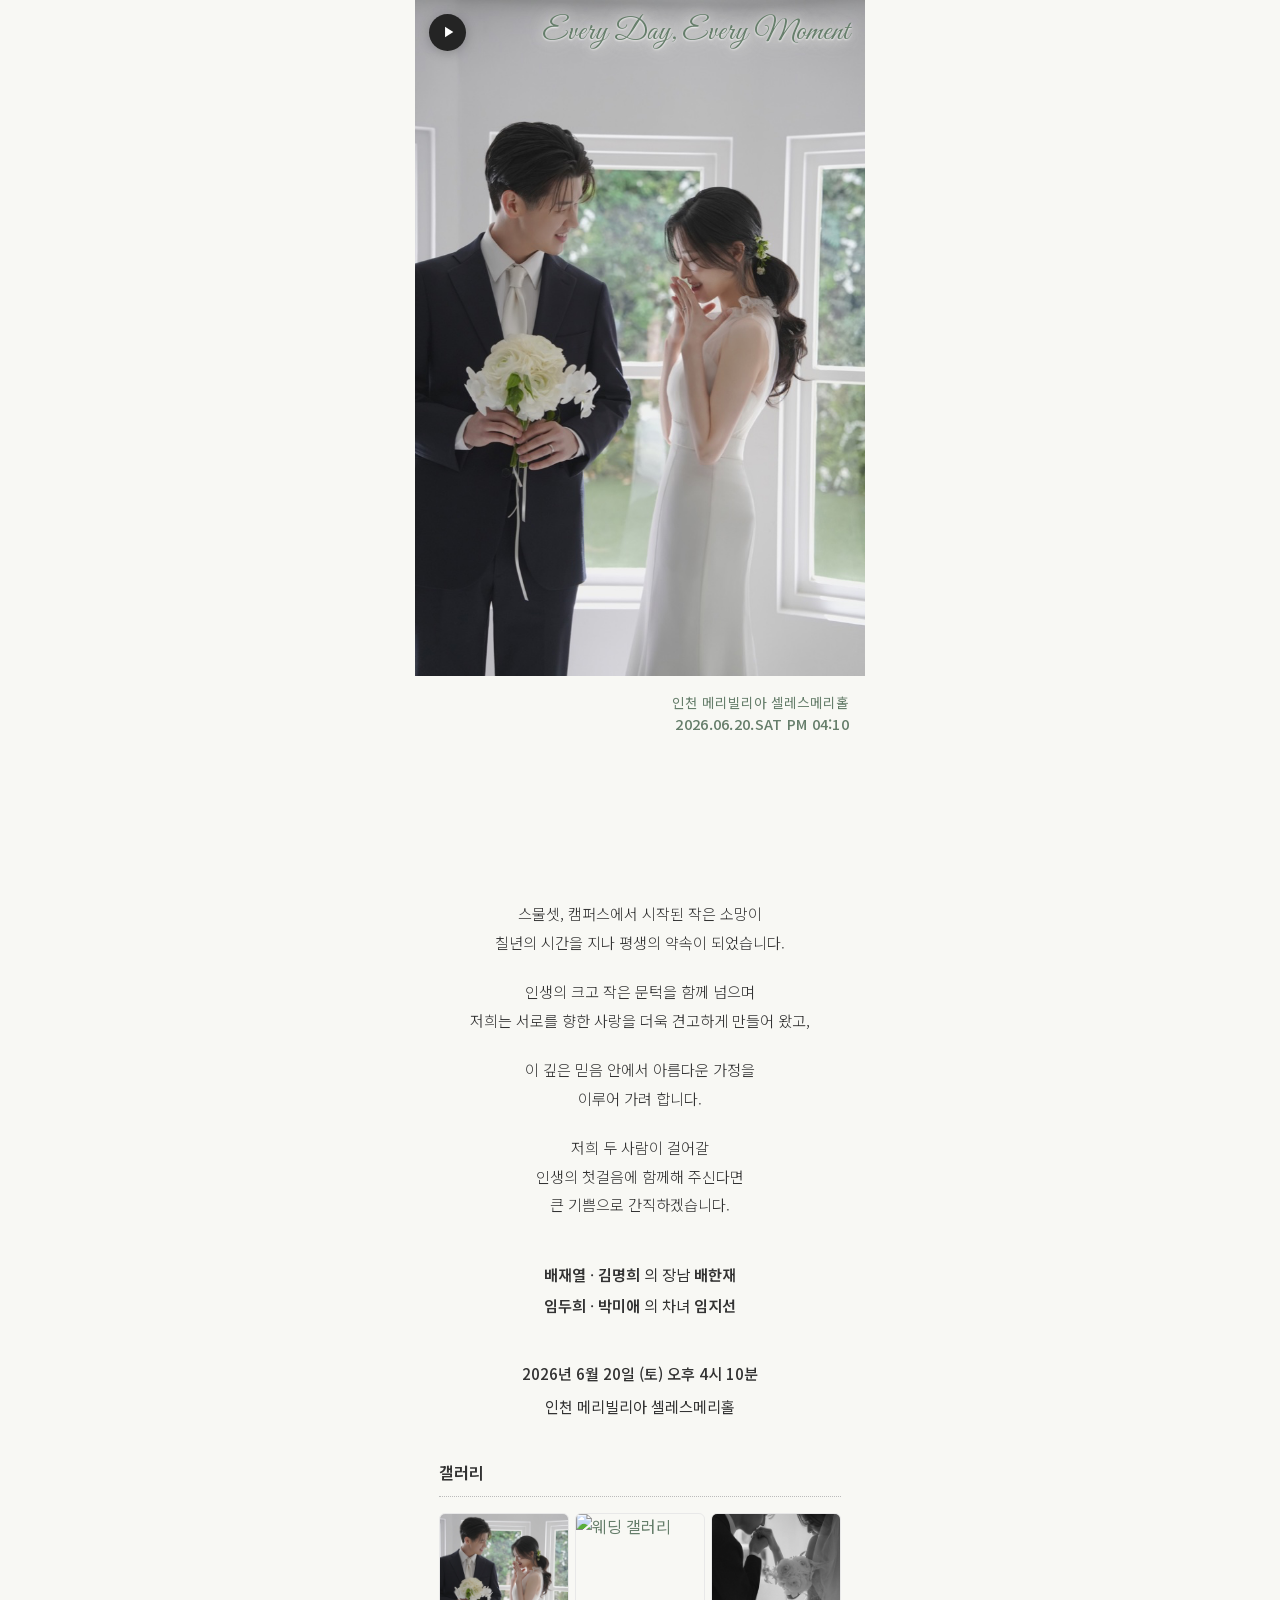
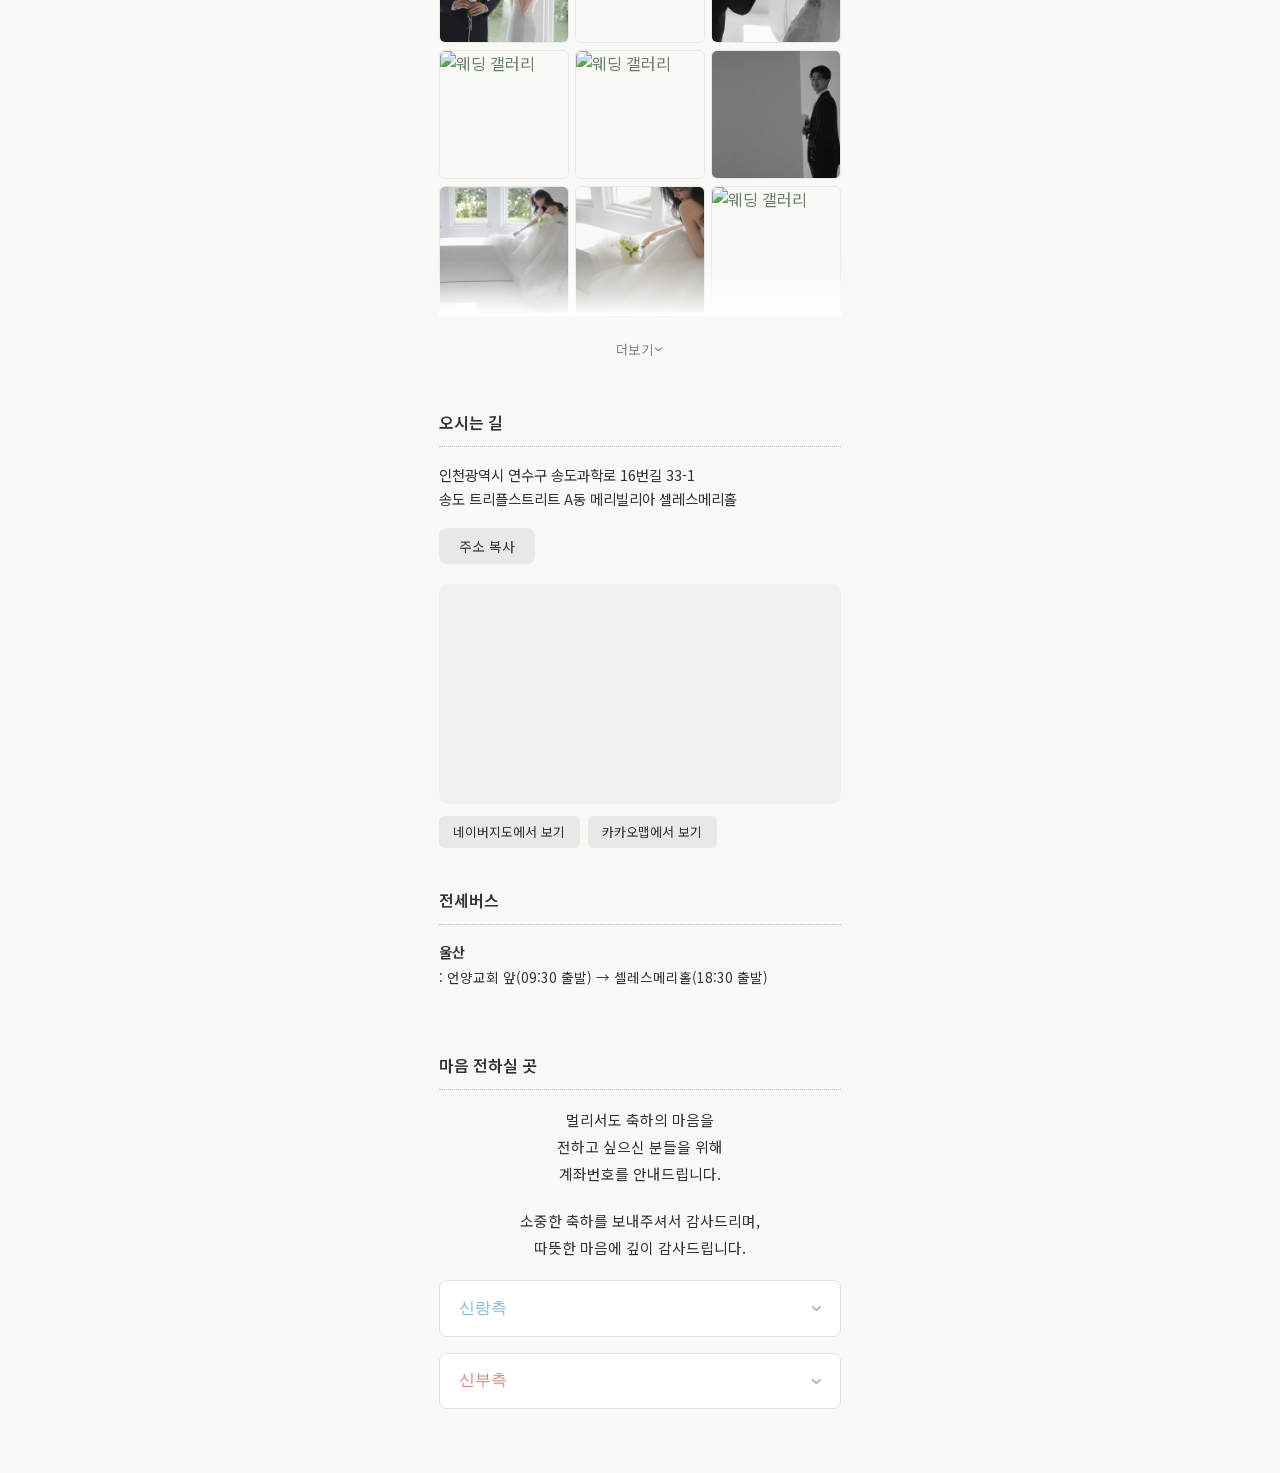
==== index.html @ 0d15793a "편지봉투 위 플랩 길이 50%로 복귀 - clip-path apex Y 55% → 50% (실링왁스에 가려지는 위치) - SVG seam polyline도 동일하게 (35,50 6" ====
<!doctype html>
<html lang="ko">

<head>
  <meta charset="UTF-8" />
  <meta name="viewport" content="width=device-width, initial-scale=1.0, maximum-scale=1.0, user-scalable=no" />
  <title>배한재 🤍 임지선 결혼합니다</title>
  <link rel="icon"
    href="data:image/svg+xml,%3Csvg xmlns='http://www.w3.org/2000/svg' viewBox='0 0 100 100'%3E%3Ctext x='50' y='50' font-size='58' text-anchor='middle' dominant-baseline='central' style='font-family:Apple%20Color%20Emoji,%20Segoe%20UI%20Emoji,%20Noto%20Color%20Emoji,%20sans-serif'%3E%F0%9F%92%92%3C/text%3E%3C/svg%3E" />
  <link rel="canonical" href="https://hanjae-jiseon-wedding.info" />
  <!-- Open Graph -->
  <meta property="og:type" content="website" />
  <meta property="og:url" content="https://hanjae-jiseon-wedding.info" />
  <meta property="og:title" content="한재 🤍 지선 결혼합니다" />
  <meta property="og:description" content="2026년 6월 20일, 오후 4시 10분 인천 메리빌리아 셀레스메리홀" />
  <meta property="og:image" content="https://hanjae-jiseon-wedding.info/og-wedding-image.png" />
  <meta property="og:image:width" content="682" />
  <meta property="og:image:height" content="1024" />
  <meta property="og:image:type" content="image/png" />
  <meta property="og:locale" content="ko_KR" />
  <!-- Twitter Card -->
  <meta name="twitter:card" content="summary_large_image" />
  <meta name="twitter:title" content="한재 🤍 지선 결혼합니다" />
  <meta name="twitter:description" content="2026년 6월 20일, 오후 4시 10분 인천 메리빌리아 셀레스메리홀" />
  <meta name="twitter:image" content="https://hanjae-jiseon-wedding.info/og-wedding-image.png" />
  <link rel="stylesheet" href="fonts/fonts.css" />
  <link rel="stylesheet" href="style.css" />
</head>

<body>
  <button type="button" class="bgm-toggle" id="bgm-toggle" aria-pressed="false" aria-label="배경음악 재생">
    <svg viewBox="0 0 24 24" aria-hidden="true">
      <polygon class="bgm-icon-play" points="8,5 19,12 8,19" fill="currentColor" />
      <g class="bgm-icon-pause" fill="currentColor">
        <rect x="6" y="5" width="5" height="14" rx="1" />
        <rect x="13" y="5" width="5" height="14" rx="1" />
      </g>
    </svg>
  </button>
  <audio id="bgm-audio" src="mobile-invitation-bgm.mp3" preload="auto" loop playsinline></audio>
  <div class="site-wrap">
    <section class="cover">
      <div class="cover-hero-visual">
        <img src="og-wedding-image.png" alt="배한재 · 임지선 결혼합니다" width="682" height="1024" fetchpriority="high" />
        <p class="cover-tagline">Every Day, Every Moment</p>
        <div class="cover-overlay-bottom">
          <div class="venue">인천 메리빌리아 셀레스메리홀</div>
          <div class="datetime">2026.06.20.SAT PM 04:10</div>
        </div>
      </div>
    </section>

    <section class="invitation">
      <div class="invitation-title-row reveal">
        <h1 class="invitation-title">WEDDING INVITATION</h1>
      </div>

      <div class="invitation-body reveal" id="invitation-body">
        <p class="invite-part">스물셋, 캠퍼스에서 시작된 작은 <strong class="pop-word pop-word--hope">소망</strong>이<br />칠년의 시간을 지나
          평생의 약속이 되었습니다.
        </p>
        <p class="invite-part">인생의 크고 작은 문턱을 함께 넘으며<br />저희는 서로를 향한 <strong class="pop-word pop-word--love">사랑</strong>을
          더욱 견고하게 만들어
          왔고,</p>
        <p class="invite-part">이 깊은 <strong class="pop-word pop-word--faith">믿음</strong> 안에서 아름다운 가정을<br />이루어 가려 합니다.
        </p>
        <p class="invite-part">저희 두 사람이 걸어갈<br />인생의 첫걸음에 함께해 주신다면<br />큰 기쁨으로
          간직하겠습니다.</p>
      </div>

      <div class="names-block reveal">
        <span class="names-line"><span class="b">배재열</span> · <span class="b">김명희 </span>의
          장남 <span class="b">배한재</span></span>
        <span class="names-line"><span class="b">임두희</span> · <span class="b">박미애 </span>의
          차녀 <span class="b">임지선</span></span>
      </div>

      <div class="details reveal">
        <div class="datetime">2026년 6월 20일 (토) 오후 4시 10분</div>
        <div class="venue">인천 메리빌리아 셀레스메리홀</div>
      </div>

      <div class="gallery-section reveal" data-reveal-stagger-grid="true">
        <div class="gallery-header">
          <span class="gallery-title">갤러리</span>
        </div>
        <hr class="gallery-separator" />
        <div class="gallery-grid-wrap" id="gallery-grid-wrap">
          <div class="gallery-photo-grid" id="gallery-photo-grid">
            <img src="mobile-invitaion-first/mobile-invitation-first01.jpeg" alt="웨딩 갤러리" />
            <img src="mobile-invitaion-first/mobile-invitation-first02.jpeg" alt="웨딩 갤러리" />
            <img src="mobile-invitaion-first/mobile-invitation-first03.jpeg" alt="웨딩 갤러리" />
            <img src="mobile-invitaion-first/mobile-invitation-first04.jpeg" alt="웨딩 갤러리" />
            <img src="mobile-invitaion-first/mobile-invitation-first05.jpeg" alt="웨딩 갤러리" />
            <img src="mobile-invitaion-first/mobile-invitation-first06.jpeg" alt="웨딩 갤러리" />
            <img src="mobile-invitaion-first/mobile-invitation-first07.jpeg" alt="웨딩 갤러리" />
            <img src="mobile-invitaion-first/mobile-invitation-first08.jpeg" alt="웨딩 갤러리" />
            <img src="mobile-invitaion-first/mobile-invitation-first09.jpeg" alt="웨딩 갤러리" />
            <img src="mobile-invitaion-first/mobile-invitation-first10.jpeg" alt="웨딩 갤러리" />
            <img src="mobile-invitaion-first/mobile-invitation-first11.jpeg" alt="웨딩 갤러리" />
            <img src="mobile-invitaion-first/mobile-invitation-first12.jpeg" alt="웨딩 갤러리" />
            <img src="mobile-invitaion-first/mobile-invitation-first13.jpeg" alt="웨딩 갤러리" />
            <img src="mobile-invitaion-first/mobile-invitation-first14.jpeg" alt="웨딩 갤러리" />
            <img src="mobile-invitaion-first/mobile-invitation-first15.jpeg" alt="웨딩 갤러리" />
            <img src="mobile-invitaion-first/mobile-invitation-first16.jpeg" alt="웨딩 갤러리" />
            <img src="mobile-invitaion-first/mobile-invitation-first17.jpeg" alt="웨딩 갤러리" />
            <img src="mobile-invitaion-first/mobile-invitation-first18.jpeg" alt="웨딩 갤러리" />
            <img src="mobile-invitaion-first/mobile-invitation-first19.jpeg" alt="웨딩 갤러리" />
            <img src="mobile-invitaion-first/mobile-invitation-first20.jpeg" alt="웨딩 갤러리" />
            <img src="mobile-invitaion-first/mobile-invitation-first21.jpeg" alt="웨딩 갤러리" />
            <img src="mobile-invitaion-first/mobile-invitation-first22.jpeg" alt="웨딩 갤러리" />
            <img src="mobile-invitaion-first/mobile-invitation-first23.jpeg" alt="웨딩 갤러리" />
            <img src="mobile-invitaion-first/mobile-invitation-first24.jpeg" alt="웨딩 갤러리" />
            <img src="mobile-invitaion-first/mobile-invitation-first25.jpeg" alt="웨딩 갤러리" />
            <img src="mobile-invitaion-first/mobile-invitation-first26.jpeg" alt="웨딩 갤러리" />
            <img src="mobile-invitaion-first/mobile-invitation-first27.jpeg" alt="웨딩 갤러리" />
          </div>
        </div>
        <button type="button" class="gallery-more-btn" id="gallery-more-btn">더보기 <span class="chevron">›</span></button>
      </div>

      <div class="location-section reveal">
        <div class="location-header">
          <span class="location-title">오시는 길</span>
        </div>
        <hr class="location-separator" />
        <div class="location-address" id="wedding-address">
          인천광역시 연수구 송도과학로 16번길 33-1<br />
          송도 트리플스트리트 A동 메리빌리아 셀레스메리홀
        </div>
        <button type="button" class="location-copy-btn" id="copy-address-btn">
          주소 복사
        </button>
        <div class="location-map-wrap">
          <iframe src="https://www.google.com/maps?q=인천광역시+연수구+송도과학로+16번길+33-1+메리빌리아&output=embed" allowfullscreen=""
            loading="lazy" referrerpolicy="no-referrer-when-downgrade" title="메리빌리아 셀레스메리홀 위치"></iframe>
        </div>
        <div class="location-map-links">
          <a class="location-map-link" href="https://map.naver.com/v5/search/인천%20메리빌리아" target="_blank"
            rel="noopener noreferrer">네이버지도에서 보기
          </a>
          <a class="location-map-link" href="https://map.kakao.com/link/search/인천%20메리빌리아" target="_blank"
            rel="noopener noreferrer">카카오맵에서 보기
          </a>
        </div>
      </div>

      <div class="bus-section reveal">
        <div class="bus-header">
          <span class="bus-title">전세버스</span>
        </div>
        <hr class="bus-separator" />
        <div class="bus-city">울산</div>
        <div class="bus-route">
          : 언양교회 앞(09:30 출발) → 셀레스메리홀(18:30 출발)
        </div>
      </div>

      <div class="account-section reveal">
        <div class="account-header">
          <span class="account-title">마음 전하실 곳</span>
        </div>
        <hr class="account-separator" />
        <p class="account-desc">
          멀리서도 축하의 마음을<br />
          전하고 싶으신 분들을 위해<br />
          계좌번호를 안내드립니다.
        </p>
        <p class="account-desc">
          소중한 축하를 보내주셔서 감사드리며,<br />
          따뜻한 마음에 깊이 감사드립니다.
        </p>
        <div class="account-group">
          <button type="button" class="account-toggle" data-target="account-groom">
            <span class="account-toggle-label">신랑측</span>
            <span class="account-toggle-chevron">›</span>
          </button>
          <div class="account-list" id="account-groom" hidden>
            <div class="account-item">
              <div class="account-item-body">
                <span class="account-role account-role--groom">신랑</span>
                <span class="account-number">815062-56-097755</span>
                <span class="account-bank-name">농협은행 배한재</span>
              </div>
              <button type="button" class="account-copy-btn" data-account="815062-56-097755">복사</button>
            </div>
            <div class="account-item">
              <div class="account-item-body">
                <span class="account-role account-role--groom">신랑 아버지</span>
                <span class="account-number">855-02-015408</span>
                <span class="account-bank-name">농협은행 배재열</span>
              </div>
              <button type="button" class="account-copy-btn" data-account="855-02-015408">복사</button>
            </div>
            <div class="account-item">
              <div class="account-item-body">
                <span class="account-role account-role--groom">신랑 어머니</span>
                <span class="account-number">376-12-123681</span>
                <span class="account-bank-name">농협은행 김명희</span>
              </div>
              <button type="button" class="account-copy-btn" data-account="376-12-123681">복사</button>
            </div>
          </div>
        </div>
        <div class="account-group">
          <button type="button" class="account-toggle account-toggle--bride" data-target="account-bride">
            <span class="account-toggle-label">신부측</span>
            <span class="account-toggle-chevron">›</span>
          </button>
          <div class="account-list" id="account-bride" hidden>
            <div class="account-item">
              <div class="account-item-body">
                <span class="account-role account-role--bride">신부</span>
                <span class="account-number">224602-04-220820</span>
                <span class="account-bank-name">국민은행 임지선</span>
              </div>
              <button type="button" class="account-copy-btn" data-account="22460204220820">복사</button>
            </div>
            <div class="account-item">
              <div class="account-item-body">
                <span class="account-role account-role--bride">신부 어머니</span>
                <span class="account-number">3333-28-6590970</span>
                <span class="account-bank-name">카카오뱅크 박미애</span>
              </div>
              <button type="button" class="account-copy-btn" data-account="3333-286590970">복사</button>
            </div>
          </div>
        </div>
      </div>
    </section>
  </div>

  <div id="gallery-lightbox" class="gallery-lightbox" role="dialog" aria-modal="true" aria-label="갤러리 전체 보기" hidden>
    <button type="button" class="gallery-lightbox__backdrop" aria-label="닫기"></button>
    <button type="button" class="gallery-lightbox__close" aria-label="닫기">×</button>
    <div class="gallery-lightbox__stage">
      <div class="gallery-lightbox__track" id="gallery-lightbox-track">
        <div class="gallery-lightbox__slide"><img class="gallery-lightbox__img" id="gallery-lightbox-img-prev" src=""
            alt="웨딩 갤러리" /></div>
        <div class="gallery-lightbox__slide"><img class="gallery-lightbox__img" id="gallery-lightbox-img-curr" src=""
            alt="웨딩 갤러리" /></div>
        <div class="gallery-lightbox__slide"><img class="gallery-lightbox__img" id="gallery-lightbox-img-next" src=""
            alt="웨딩 갤러리" /></div>
      </div>
    </div>
    <nav class="gallery-lightbox__bottom" aria-label="갤러리 네비게이션">
      <button type="button" class="gallery-lightbox__chev gallery-lightbox__chev--prev" aria-label="이전 사진">‹</button>
      <span class="gallery-lightbox__count" id="gallery-lightbox-count" aria-live="polite"></span>
      <button type="button" class="gallery-lightbox__chev gallery-lightbox__chev--next" aria-label="다음 사진">›</button>
    </nav>
  </div>

  <div id="letter-secret-dialog" class="letter-secret" role="dialog" aria-modal="true"
    aria-labelledby="letter-secret-heading" hidden>
    <button type="button" class="letter-secret__backdrop" id="letter-secret-backdrop" aria-label="닫기"></button>
    <div class="letter-secret__panel">
      <div class="letter-envelope" id="letter-envelope">
        <div class="letter-envelope__body">
          <span class="letter-envelope__flap letter-envelope__flap--left" aria-hidden="true"></span>
          <span class="letter-envelope__flap letter-envelope__flap--right" aria-hidden="true"></span>
          <span class="letter-envelope__flap letter-envelope__flap--bottom" aria-hidden="true"></span>
          <svg class="letter-envelope__seam letter-envelope__seam--bottom" viewBox="0 0 100 100" preserveAspectRatio="none" aria-hidden="true">
            <polyline points="0,100 35,45 65,45 100,100" />
          </svg>
          <span class="letter-envelope__flap letter-envelope__flap--top" aria-hidden="true"></span>
          <svg class="letter-envelope__seam letter-envelope__seam--top" viewBox="0 0 100 100" preserveAspectRatio="none" aria-hidden="true">
            <polyline points="0,0 35,50 65,50 100,0" />
          </svg>
        </div>

        <div class="letter-envelope__zone">
          <button type="button" class="letter-seal" id="letter-seal" aria-label="비밀번호 입력하기">
            <span class="letter-seal__round">
              <span class="letter-seal__text">For you</span>
            </span>
          </button>

          <div class="letter-password">
            <p id="letter-secret-heading" class="letter-password__label">비밀번호 입력</p>
            <label class="visually-hidden" for="letter-secret-input">비밀번호</label>
            <input type="password" id="letter-secret-input" class="letter-password__input" autocomplete="off"
              placeholder="비밀번호" />
            <p class="letter-password__hint" id="letter-secret-hint" aria-live="polite"></p>
            <div class="letter-password__actions">
              <button type="button" class="letter-password__btn" id="letter-secret-cancel">취소</button>
              <button type="button" class="letter-password__btn letter-password__btn--primary"
                id="letter-secret-submit">열기</button>
            </div>
          </div>
        </div>

        <div class="letter-paper">
          <p class="letter-paper__to" id="letter-secret-to"></p>
          <div class="letter-paper__body" id="letter-secret-body"></div>
          <button type="button" class="letter-paper__close" id="letter-secret-done">닫기</button>
        </div>
      </div>
    </div>
  </div>

  <script src="https://cdn.jsdelivr.net/npm/@supabase/supabase-js@2"></script>
  <script src="supabase-config.js"></script>
  <script src="main.js"></script>
</body>

</html>
---- fonts/fonts.css ----
/* cyrillic-ext */
@font-face {
  font-family: 'Cormorant Garamond';
  font-style: italic;
  font-weight: 400;
  font-display: swap;
  src: url(./files/s_cormorantgaramond_v21_co3smX5slCNuHLi8bLeY9MK7whWMhyjYrGFEsdtdc62E6zd58jD-hdM8A_6pUKz9ugk.woff2) format('woff2');
  unicode-range: U+0460-052F, U+1C80-1C8A, U+20B4, U+2DE0-2DFF, U+A640-A69F, U+FE2E-FE2F;
}
/* cyrillic */
@font-face {
  font-family: 'Cormorant Garamond';
  font-style: italic;
  font-weight: 400;
  font-display: swap;
  src: url(./files/s_cormorantgaramond_v21_co3smX5slCNuHLi8bLeY9MK7whWMhyjYrGFEsdtdc62E6zd58jD-jNM8A_6pUKz9ugk.woff2) format('woff2');
  unicode-range: U+0301, U+0400-045F, U+0490-0491, U+04B0-04B1, U+2116;
}
/* vietnamese */
@font-face {
  font-family: 'Cormorant Garamond';
  font-style: italic;
  font-weight: 400;
  font-display: swap;
  src: url(./files/s_cormorantgaramond_v21_co3smX5slCNuHLi8bLeY9MK7whWMhyjYrGFEsdtdc62E6zd58jD-h9M8A_6pUKz9ugk.woff2) format('woff2');
  unicode-range: U+0102-0103, U+0110-0111, U+0128-0129, U+0168-0169, U+01A0-01A1, U+01AF-01B0, U+0300-0301, U+0303-0304, U+0308-0309, U+0323, U+0329, U+1EA0-1EF9, U+20AB;
}
/* latin-ext */
@font-face {
  font-family: 'Cormorant Garamond';
  font-style: italic;
  font-weight: 400;
  font-display: swap;
  src: url(./files/s_cormorantgaramond_v21_co3smX5slCNuHLi8bLeY9MK7whWMhyjYrGFEsdtdc62E6zd58jD-htM8A_6pUKz9ugk.woff2) format('woff2');
  unicode-range: U+0100-02BA, U+02BD-02C5, U+02C7-02CC, U+02CE-02D7, U+02DD-02FF, U+0304, U+0308, U+0329, U+1D00-1DBF, U+1E00-1E9F, U+1EF2-1EFF, U+2020, U+20A0-20AB, U+20AD-20C0, U+2113, U+2C60-2C7F, U+A720-A7FF;
}
/* latin */
@font-face {
  font-family: 'Cormorant Garamond';
  font-style: italic;
  font-weight: 400;
  font-display: swap;
  src: url(./files/s_cormorantgaramond_v21_co3smX5slCNuHLi8bLeY9MK7whWMhyjYrGFEsdtdc62E6zd58jD-iNM8A_6pUKz9.woff2) format('woff2');
  unicode-range: U+0000-00FF, U+0131, U+0152-0153, U+02BB-02BC, U+02C6, U+02DA, U+02DC, U+0304, U+0308, U+0329, U+2000-206F, U+20AC, U+2122, U+2191, U+2193, U+2212, U+2215, U+FEFF, U+FFFD;
}
/* cyrillic-ext */
@font-face {
  font-family: 'Cormorant Garamond';
  font-style: normal;
  font-weight: 400;
  font-display: swap;
  src: url(./files/s_cormorantgaramond_v21_co3bmX5slCNuHLi8bLeY9MK7whWMhyjYpHtKky2F7i6C.woff2) format('woff2');
  unicode-range: U+0460-052F, U+1C80-1C8A, U+20B4, U+2DE0-2DFF, U+A640-A69F, U+FE2E-FE2F;
}
/* cyrillic */
@font-face {
  font-family: 'Cormorant Garamond';
  font-style: normal;
  font-weight: 400;
  font-display: swap;
  src: url(./files/s_cormorantgaramond_v21_co3bmX5slCNuHLi8bLeY9MK7whWMhyjYrXtKky2F7i6C.woff2) format('woff2');
  unicode-range: U+0301, U+0400-045F, U+0490-0491, U+04B0-04B1, U+2116;
}
/* vietnamese */
@font-face {
  font-family: 'Cormorant Garamond';
  font-style: normal;
  font-weight: 400;
  font-display: swap;
  src: url(./files/s_cormorantgaramond_v21_co3bmX5slCNuHLi8bLeY9MK7whWMhyjYpntKky2F7i6C.woff2) format('woff2');
  unicode-range: U+0102-0103, U+0110-0111, U+0128-0129, U+0168-0169, U+01A0-01A1, U+01AF-01B0, U+0300-0301, U+0303-0304, U+0308-0309, U+0323, U+0329, U+1EA0-1EF9, U+20AB;
}
/* latin-ext */
@font-face {
  font-family: 'Cormorant Garamond';
  font-style: normal;
  font-weight: 400;
  font-display: swap;
  src: url(./files/s_cormorantgaramond_v21_co3bmX5slCNuHLi8bLeY9MK7whWMhyjYp3tKky2F7i6C.woff2) format('woff2');
  unicode-range: U+0100-02BA, U+02BD-02C5, U+02C7-02CC, U+02CE-02D7, U+02DD-02FF, U+0304, U+0308, U+0329, U+1D00-1DBF, U+1E00-1E9F, U+1EF2-1EFF, U+2020, U+20A0-20AB, U+20AD-20C0, U+2113, U+2C60-2C7F, U+A720-A7FF;
}
/* latin */
@font-face {
  font-family: 'Cormorant Garamond';
  font-style: normal;
  font-weight: 400;
  font-display: swap;
  src: url(./files/s_cormorantgaramond_v21_co3bmX5slCNuHLi8bLeY9MK7whWMhyjYqXtKky2F7g.woff2) format('woff2');
  unicode-range: U+0000-00FF, U+0131, U+0152-0153, U+02BB-02BC, U+02C6, U+02DA, U+02DC, U+0304, U+0308, U+0329, U+2000-206F, U+20AC, U+2122, U+2191, U+2193, U+2212, U+2215, U+FEFF, U+FFFD;
}
/* cyrillic-ext */
@font-face {
  font-family: 'Cormorant Garamond';
  font-style: normal;
  font-weight: 600;
  font-display: swap;
  src: url(./files/s_cormorantgaramond_v21_co3bmX5slCNuHLi8bLeY9MK7whWMhyjYpHtKky2F7i6C.woff2) format('woff2');
  unicode-range: U+0460-052F, U+1C80-1C8A, U+20B4, U+2DE0-2DFF, U+A640-A69F, U+FE2E-FE2F;
}
/* cyrillic */
@font-face {
  font-family: 'Cormorant Garamond';
  font-style: normal;
  font-weight: 600;
  font-display: swap;
  src: url(./files/s_cormorantgaramond_v21_co3bmX5slCNuHLi8bLeY9MK7whWMhyjYrXtKky2F7i6C.woff2) format('woff2');
  unicode-range: U+0301, U+0400-045F, U+0490-0491, U+04B0-04B1, U+2116;
}
/* vietnamese */
@font-face {
  font-family: 'Cormorant Garamond';
  font-style: normal;
  font-weight: 600;
  font-display: swap;
  src: url(./files/s_cormorantgaramond_v21_co3bmX5slCNuHLi8bLeY9MK7whWMhyjYpntKky2F7i6C.woff2) format('woff2');
  unicode-range: U+0102-0103, U+0110-0111, U+0128-0129, U+0168-0169, U+01A0-01A1, U+01AF-01B0, U+0300-0301, U+0303-0304, U+0308-0309, U+0323, U+0329, U+1EA0-1EF9, U+20AB;
}
/* latin-ext */
@font-face {
  font-family: 'Cormorant Garamond';
  font-style: normal;
  font-weight: 600;
  font-display: swap;
  src: url(./files/s_cormorantgaramond_v21_co3bmX5slCNuHLi8bLeY9MK7whWMhyjYp3tKky2F7i6C.woff2) format('woff2');
  unicode-range: U+0100-02BA, U+02BD-02C5, U+02C7-02CC, U+02CE-02D7, U+02DD-02FF, U+0304, U+0308, U+0329, U+1D00-1DBF, U+1E00-1E9F, U+1EF2-1EFF, U+2020, U+20A0-20AB, U+20AD-20C0, U+2113, U+2C60-2C7F, U+A720-A7FF;
}
/* latin */
@font-face {
  font-family: 'Cormorant Garamond';
  font-style: normal;
  font-weight: 600;
  font-display: swap;
  src: url(./files/s_cormorantgaramond_v21_co3bmX5slCNuHLi8bLeY9MK7whWMhyjYqXtKky2F7g.woff2) format('woff2');
  unicode-range: U+0000-00FF, U+0131, U+0152-0153, U+02BB-02BC, U+02C6, U+02DA, U+02DC, U+0304, U+0308, U+0329, U+2000-206F, U+20AC, U+2122, U+2191, U+2193, U+2212, U+2215, U+FEFF, U+FFFD;
}
/* cyrillic-ext */
@font-face {
  font-family: 'Great Vibes';
  font-style: normal;
  font-weight: 400;
  font-display: swap;
  src: url(./files/s_greatvibes_v21_RWmMoKWR9v4ksMfaWd_JN9XIiaQoDmlrMlY.woff2) format('woff2');
  unicode-range: U+0460-052F, U+1C80-1C8A, U+20B4, U+2DE0-2DFF, U+A640-A69F, U+FE2E-FE2F;
}
/* cyrillic */
@font-face {
  font-family: 'Great Vibes';
  font-style: normal;
  font-weight: 400;
  font-display: swap;
  src: url(./files/s_greatvibes_v21_RWmMoKWR9v4ksMfaWd_JN9XBiaQoDmlrMlY.woff2) format('woff2');
  unicode-range: U+0301, U+0400-045F, U+0490-0491, U+04B0-04B1, U+2116;
}
/* greek-ext */
@font-face {
  font-family: 'Great Vibes';
  font-style: normal;
  font-weight: 400;
  font-display: swap;
  src: url(./files/s_greatvibes_v21_RWmMoKWR9v4ksMfaWd_JN9XJiaQoDmlrMlY.woff2) format('woff2');
  unicode-range: U+1F00-1FFF;
}
/* vietnamese */
@font-face {
  font-family: 'Great Vibes';
  font-style: normal;
  font-weight: 400;
  font-display: swap;
  src: url(./files/s_greatvibes_v21_RWmMoKWR9v4ksMfaWd_JN9XKiaQoDmlrMlY.woff2) format('woff2');
  unicode-range: U+0102-0103, U+0110-0111, U+0128-0129, U+0168-0169, U+01A0-01A1, U+01AF-01B0, U+0300-0301, U+0303-0304, U+0308-0309, U+0323, U+0329, U+1EA0-1EF9, U+20AB;
}
/* latin-ext */
@font-face {
  font-family: 'Great Vibes';
  font-style: normal;
  font-weight: 400;
  font-display: swap;
  src: url(./files/s_greatvibes_v21_RWmMoKWR9v4ksMfaWd_JN9XLiaQoDmlrMlY.woff2) format('woff2');
  unicode-range: U+0100-02BA, U+02BD-02C5, U+02C7-02CC, U+02CE-02D7, U+02DD-02FF, U+0304, U+0308, U+0329, U+1D00-1DBF, U+1E00-1E9F, U+1EF2-1EFF, U+2020, U+20A0-20AB, U+20AD-20C0, U+2113, U+2C60-2C7F, U+A720-A7FF;
}
/* latin */
@font-face {
  font-family: 'Great Vibes';
  font-style: normal;
  font-weight: 400;
  font-display: swap;
  src: url(./files/s_greatvibes_v21_RWmMoKWR9v4ksMfaWd_JN9XFiaQoDmlr.woff2) format('woff2');
  unicode-range: U+0000-00FF, U+0131, U+0152-0153, U+02BB-02BC, U+02C6, U+02DA, U+02DC, U+0304, U+0308, U+0329, U+2000-206F, U+20AC, U+2122, U+2191, U+2193, U+2212, U+2215, U+FEFF, U+FFFD;
}
@font-face {
  font-family: 'Noto Sans KR';
  font-style: normal;
  font-weight: 300;
  font-display: swap;
  src: url(./files/s_notosanskr_v39_PbykFmXiEBPT4ITbgNA5Cgm203Tq4JJWq209pU0DPdWuqxJFA4GNDCBYtw.0.woff2) format('woff2');
  unicode-range: U+f9ca-fa0b, U+ff03-ff05, U+ff07, U+ff0a-ff0b, U+ff0d-ff19, U+ff1b, U+ff1d, U+ff20-ff5b, U+ff5d, U+ffe0-ffe3, U+ffe5-ffe6;
}
@font-face {
  font-family: 'Noto Sans KR';
  font-style: normal;
  font-weight: 300;
  font-display: swap;
  src: url(./files/s_notosanskr_v39_PbykFmXiEBPT4ITbgNA5Cgm203Tq4JJWq209pU0DPdWuqxJFA4GNDCBYtw.1.woff2) format('woff2');
  unicode-range: U+f92f-f980, U+f982-f9c9;
}
@font-face {
  font-family: 'Noto Sans KR';
  font-style: normal;
  font-weight: 300;
  font-display: swap;
  src: url(./files/s_notosanskr_v39_PbykFmXiEBPT4ITbgNA5Cgm203Tq4JJWq209pU0DPdWuqxJFA4GNDCBYtw.2.woff2) format('woff2');
  unicode-range: U+d723-d728, U+d72a-d733, U+d735-d748, U+d74a-d74f, U+d752-d753, U+d755-d757, U+d75a-d75f, U+d762-d764, U+d766-d768, U+d76a-d76b, U+d76d-d76f, U+d771-d787, U+d789-d78b, U+d78d-d78f, U+d791-d797, U+d79a, U+d79c, U+d79e-d7a3, U+f900-f909, U+f90b-f92e;
}
@font-face {
  font-family: 'Noto Sans KR';
  font-style: normal;
  font-weight: 300;
  font-display: swap;
  src: url(./files/s_notosanskr_v39_PbykFmXiEBPT4ITbgNA5Cgm203Tq4JJWq209pU0DPdWuqxJFA4GNDCBYtw.3.woff2) format('woff2');
  unicode-range: U+d679-d68b, U+d68e-d69e, U+d6a0, U+d6a2-d6a7, U+d6a9-d6c3, U+d6c6-d6c7, U+d6c9-d6cb, U+d6cd-d6d3, U+d6d5-d6d6, U+d6d8-d6e3, U+d6e5-d6e7, U+d6e9-d6fb, U+d6fd-d717, U+d719-d71f, U+d721-d722;
}
@font-face {
  font-family: 'Noto Sans KR';
  font-style: normal;
  font-weight: 300;
  font-display: swap;
  src: url(./files/s_notosanskr_v39_PbykFmXiEBPT4ITbgNA5Cgm203Tq4JJWq209pU0DPdWuqxJFA4GNDCBYtw.4.woff2) format('woff2');
  unicode-range: U+d5bc-d5c7, U+d5ca-d5cb, U+d5cd-d5cf, U+d5d1-d5d7, U+d5d9-d5da, U+d5dc, U+d5de-d5e3, U+d5e6-d5e7, U+d5e9-d5eb, U+d5ed-d5f6, U+d5f8, U+d5fa-d5ff, U+d602-d603, U+d605-d607, U+d609-d60f, U+d612-d613, U+d616-d61b, U+d61d-d637, U+d63a-d63b, U+d63d-d63f, U+d641-d647, U+d64a-d64c, U+d64e-d653, U+d656-d657, U+d659-d65b, U+d65d-d666, U+d668, U+d66a-d678;
}
@font-face {
  font-family: 'Noto Sans KR';
  font-style: normal;
  font-weight: 300;
  font-display: swap;
  src: url(./files/s_notosanskr_v39_PbykFmXiEBPT4ITbgNA5Cgm203Tq4JJWq209pU0DPdWuqxJFA4GNDCBYtw.5.woff2) format('woff2');
  unicode-range: U+d507, U+d509-d50b, U+d50d-d513, U+d515-d53b, U+d53e-d53f, U+d541-d543, U+d545-d54c, U+d54e, U+d550, U+d552-d557, U+d55a-d55b, U+d55d-d55f, U+d561-d564, U+d566-d567, U+d56a, U+d56c, U+d56e-d573, U+d576-d577, U+d579-d583, U+d585-d586, U+d58a-d5a4, U+d5a6-d5bb;
}
@font-face {
  font-family: 'Noto Sans KR';
  font-style: normal;
  font-weight: 300;
  font-display: swap;
  src: url(./files/s_notosanskr_v39_PbykFmXiEBPT4ITbgNA5Cgm203Tq4JJWq209pU0DPdWuqxJFA4GNDCBYtw.6.woff2) format('woff2');
  unicode-range: U+d464-d477, U+d47a-d47b, U+d47d-d47f, U+d481-d487, U+d489-d48a, U+d48c, U+d48e-d4e7, U+d4e9-d503, U+d505-d506;
}
@font-face {
  font-family: 'Noto Sans KR';
  font-style: normal;
  font-weight: 300;
  font-display: swap;
  src: url(./files/s_notosanskr_v39_PbykFmXiEBPT4ITbgNA5Cgm203Tq4JJWq209pU0DPdWuqxJFA4GNDCBYtw.7.woff2) format('woff2');
  unicode-range: U+d3bf-d3c7, U+d3ca-d3cf, U+d3d1-d3eb, U+d3ee-d3ef, U+d3f1-d3f3, U+d3f5-d3fb, U+d3fd-d400, U+d402-d45b, U+d45d-d463;
}
@font-face {
  font-family: 'Noto Sans KR';
  font-style: normal;
  font-weight: 300;
  font-display: swap;
  src: url(./files/s_notosanskr_v39_PbykFmXiEBPT4ITbgNA5Cgm203Tq4JJWq209pU0DPdWuqxJFA4GNDCBYtw.8.woff2) format('woff2');
  unicode-range: U+d2ff, U+d302-d304, U+d306-d30b, U+d30f, U+d311-d313, U+d315-d31b, U+d31e, U+d322-d324, U+d326-d327, U+d32a-d32b, U+d32d-d32f, U+d331-d337, U+d339-d33c, U+d33e-d37b, U+d37e-d37f, U+d381-d383, U+d385-d38b, U+d38e-d390, U+d392-d397, U+d39a-d39b, U+d39d-d39f, U+d3a1-d3a7, U+d3a9-d3aa, U+d3ac, U+d3ae-d3b3, U+d3b5-d3b7, U+d3b9-d3bb, U+d3bd-d3be;
}
@font-face {
  font-family: 'Noto Sans KR';
  font-style: normal;
  font-weight: 300;
  font-display: swap;
  src: url(./files/s_notosanskr_v39_PbykFmXiEBPT4ITbgNA5Cgm203Tq4JJWq209pU0DPdWuqxJFA4GNDCBYtw.9.woff2) format('woff2');
  unicode-range: U+d257-d27f, U+d281-d29b, U+d29d-d29f, U+d2a1-d2ab, U+d2ad-d2b7, U+d2ba-d2bb, U+d2bd-d2bf, U+d2c1-d2c7, U+d2c9-d2ef, U+d2f2-d2f3, U+d2f5-d2f7, U+d2f9-d2fe;
}
@font-face {
  font-family: 'Noto Sans KR';
  font-style: normal;
  font-weight: 300;
  font-display: swap;
  src: url(./files/s_notosanskr_v39_PbykFmXiEBPT4ITbgNA5Cgm203Tq4JJWq209pU0DPdWuqxJFA4GNDCBYtw.10.woff2) format('woff2');
  unicode-range: U+d1b4, U+d1b6-d1f3, U+d1f5-d22b, U+d22e-d22f, U+d231-d233, U+d235-d23b, U+d23d-d240, U+d242-d256;
}
@font-face {
  font-family: 'Noto Sans KR';
  font-style: normal;
  font-weight: 300;
  font-display: swap;
  src: url(./files/s_notosanskr_v39_PbykFmXiEBPT4ITbgNA5Cgm203Tq4JJWq209pU0DPdWuqxJFA4GNDCBYtw.11.woff2) format('woff2');
  unicode-range: U+d105-d12f, U+d132-d133, U+d135-d137, U+d139-d13f, U+d141-d142, U+d144, U+d146-d14b, U+d14e-d14f, U+d151-d153, U+d155-d15b, U+d15e-d187, U+d189-d19f, U+d1a2-d1a3, U+d1a5-d1a7, U+d1a9-d1af, U+d1b2-d1b3;
}
@font-face {
  font-family: 'Noto Sans KR';
  font-style: normal;
  font-weight: 300;
  font-display: swap;
  src: url(./files/s_notosanskr_v39_PbykFmXiEBPT4ITbgNA5Cgm203Tq4JJWq209pU0DPdWuqxJFA4GNDCBYtw.12.woff2) format('woff2');
  unicode-range: U+d04b-d04f, U+d051-d057, U+d059-d06b, U+d06d-d06f, U+d071-d073, U+d075-d07b, U+d07e-d0a3, U+d0a6-d0a7, U+d0a9-d0ab, U+d0ad-d0b3, U+d0b6, U+d0b8, U+d0ba-d0bf, U+d0c2-d0c3, U+d0c5-d0c7, U+d0c9-d0cf, U+d0d2, U+d0d6-d0db, U+d0de-d0df, U+d0e1-d0e3, U+d0e5-d0eb, U+d0ee-d0f0, U+d0f2-d104;
}
@font-face {
  font-family: 'Noto Sans KR';
  font-style: normal;
  font-weight: 300;
  font-display: swap;
  src: url(./files/s_notosanskr_v39_PbykFmXiEBPT4ITbgNA5Cgm203Tq4JJWq209pU0DPdWuqxJFA4GNDCBYtw.13.woff2) format('woff2');
  unicode-range: U+cfa2-cfc3, U+cfc5-cfdf, U+cfe2-cfe3, U+cfe5-cfe7, U+cfe9-cff4, U+cff6-cffb, U+cffd-cfff, U+d001-d003, U+d005-d017, U+d019-d033, U+d036-d037, U+d039-d03b, U+d03d-d04a;
}
@font-face {
  font-family: 'Noto Sans KR';
  font-style: normal;
  font-weight: 300;
  font-display: swap;
  src: url(./files/s_notosanskr_v39_PbykFmXiEBPT4ITbgNA5Cgm203Tq4JJWq209pU0DPdWuqxJFA4GNDCBYtw.14.woff2) format('woff2');
  unicode-range: U+cef0-cef3, U+cef6, U+cef9-ceff, U+cf01-cf03, U+cf05-cf07, U+cf09-cf0f, U+cf11-cf12, U+cf14-cf1b, U+cf1d-cf1f, U+cf21-cf2f, U+cf31-cf53, U+cf56-cf57, U+cf59-cf5b, U+cf5d-cf63, U+cf66, U+cf68, U+cf6a-cf6f, U+cf71-cf84, U+cf86-cf8b, U+cf8d-cfa1;
}
@font-face {
  font-family: 'Noto Sans KR';
  font-style: normal;
  font-weight: 300;
  font-display: swap;
  src: url(./files/s_notosanskr_v39_PbykFmXiEBPT4ITbgNA5Cgm203Tq4JJWq209pU0DPdWuqxJFA4GNDCBYtw.15.woff2) format('woff2');
  unicode-range: U+ce3c-ce57, U+ce5a-ce5b, U+ce5d-ce5f, U+ce61-ce67, U+ce6a, U+ce6c, U+ce6e-ce73, U+ce76-ce77, U+ce79-ce7b, U+ce7d-ce83, U+ce85-ce88, U+ce8a-ce8f, U+ce91-ce93, U+ce95-ce97, U+ce99-ce9f, U+cea2, U+cea4-ceab, U+cead-cee3, U+cee6-cee7, U+cee9-ceeb, U+ceed-ceef;
}
@font-face {
  font-family: 'Noto Sans KR';
  font-style: normal;
  font-weight: 300;
  font-display: swap;
  src: url(./files/s_notosanskr_v39_PbykFmXiEBPT4ITbgNA5Cgm203Tq4JJWq209pU0DPdWuqxJFA4GNDCBYtw.16.woff2) format('woff2');
  unicode-range: U+cd92-cd93, U+cd96-cd97, U+cd99-cd9b, U+cd9d-cda3, U+cda6-cda8, U+cdaa-cdaf, U+cdb1-cdc3, U+cdc5-cdcb, U+cdcd-cde7, U+cde9-ce03, U+ce05-ce1f, U+ce22-ce34, U+ce36-ce3b;
}
@font-face {
  font-family: 'Noto Sans KR';
  font-style: normal;
  font-weight: 300;
  font-display: swap;
  src: url(./files/s_notosanskr_v39_PbykFmXiEBPT4ITbgNA5Cgm203Tq4JJWq209pU0DPdWuqxJFA4GNDCBYtw.17.woff2) format('woff2');
  unicode-range: U+ccef-cd07, U+cd0a-cd0b, U+cd0d-cd1a, U+cd1c, U+cd1e-cd2b, U+cd2d-cd5b, U+cd5d-cd77, U+cd79-cd91;
}
@font-face {
  font-family: 'Noto Sans KR';
  font-style: normal;
  font-weight: 300;
  font-display: swap;
  src: url(./files/s_notosanskr_v39_PbykFmXiEBPT4ITbgNA5Cgm203Tq4JJWq209pU0DPdWuqxJFA4GNDCBYtw.18.woff2) format('woff2');
  unicode-range: U+cc3f-cc43, U+cc46-cc47, U+cc49-cc4b, U+cc4d-cc53, U+cc55-cc58, U+cc5a-cc5f, U+cc61-cc97, U+cc9a-cc9b, U+cc9d-cc9f, U+cca1-cca7, U+ccaa, U+ccac, U+ccae-ccb3, U+ccb6-ccb7, U+ccb9-ccbb, U+ccbd-cccf, U+ccd1-cce3, U+cce5-ccee;
}
@font-face {
  font-family: 'Noto Sans KR';
  font-style: normal;
  font-weight: 300;
  font-display: swap;
  src: url(./files/s_notosanskr_v39_PbykFmXiEBPT4ITbgNA5Cgm203Tq4JJWq209pU0DPdWuqxJFA4GNDCBYtw.19.woff2) format('woff2');
  unicode-range: U+cb91-cbd3, U+cbd5-cbe3, U+cbe5-cc0b, U+cc0e-cc0f, U+cc11-cc13, U+cc15-cc1b, U+cc1d-cc20, U+cc23-cc27, U+cc2a-cc2b, U+cc2d, U+cc2f, U+cc31-cc37, U+cc3a, U+cc3c;
}
@font-face {
  font-family: 'Noto Sans KR';
  font-style: normal;
  font-weight: 300;
  font-display: swap;
  src: url(./files/s_notosanskr_v39_PbykFmXiEBPT4ITbgNA5Cgm203Tq4JJWq209pU0DPdWuqxJFA4GNDCBYtw.20.woff2) format('woff2');
  unicode-range: U+caf4-cb47, U+cb4a-cb90;
}
@font-face {
  font-family: 'Noto Sans KR';
  font-style: normal;
  font-weight: 300;
  font-display: swap;
  src: url(./files/s_notosanskr_v39_PbykFmXiEBPT4ITbgNA5Cgm203Tq4JJWq209pU0DPdWuqxJFA4GNDCBYtw.21.woff2) format('woff2');
  unicode-range: U+ca4a-ca4b, U+ca4e-ca4f, U+ca51-ca53, U+ca55-ca5b, U+ca5d-ca60, U+ca62-ca83, U+ca85-cabb, U+cabe-cabf, U+cac1-cac3, U+cac5-cacb, U+cacd-cad0, U+cad2, U+cad4-cad8, U+cada-caf3;
}
@font-face {
  font-family: 'Noto Sans KR';
  font-style: normal;
  font-weight: 300;
  font-display: swap;
  src: url(./files/s_notosanskr_v39_PbykFmXiEBPT4ITbgNA5Cgm203Tq4JJWq209pU0DPdWuqxJFA4GNDCBYtw.22.woff2) format('woff2');
  unicode-range: U+c996-c997, U+c99a-c99c, U+c99e-c9bf, U+c9c2-c9c3, U+c9c5-c9c7, U+c9c9-c9cf, U+c9d2, U+c9d4, U+c9d7-c9d8, U+c9db, U+c9de-c9df, U+c9e1-c9e3, U+c9e5-c9e6, U+c9e8-c9eb, U+c9ee-c9f0, U+c9f2-c9f7, U+c9f9-ca0b, U+ca0d-ca28, U+ca2a-ca49;
}
@font-face {
  font-family: 'Noto Sans KR';
  font-style: normal;
  font-weight: 300;
  font-display: swap;
  src: url(./files/s_notosanskr_v39_PbykFmXiEBPT4ITbgNA5Cgm203Tq4JJWq209pU0DPdWuqxJFA4GNDCBYtw.23.woff2) format('woff2');
  unicode-range: U+c8e9-c8f4, U+c8f6-c8fb, U+c8fe-c8ff, U+c901-c903, U+c905-c90b, U+c90e-c910, U+c912-c917, U+c919-c92b, U+c92d-c94f, U+c951-c953, U+c955-c96b, U+c96d-c973, U+c975-c987, U+c98a-c98b, U+c98d-c98f, U+c991-c995;
}
@font-face {
  font-family: 'Noto Sans KR';
  font-style: normal;
  font-weight: 300;
  font-display: swap;
  src: url(./files/s_notosanskr_v39_PbykFmXiEBPT4ITbgNA5Cgm203Tq4JJWq209pU0DPdWuqxJFA4GNDCBYtw.24.woff2) format('woff2');
  unicode-range: U+c841-c84b, U+c84d-c86f, U+c872-c873, U+c875-c877, U+c879-c87f, U+c882-c884, U+c887-c88a, U+c88d-c8c3, U+c8c5-c8df, U+c8e1-c8e8;
}
@font-face {
  font-family: 'Noto Sans KR';
  font-style: normal;
  font-weight: 300;
  font-display: swap;
  src: url(./files/s_notosanskr_v39_PbykFmXiEBPT4ITbgNA5Cgm203Tq4JJWq209pU0DPdWuqxJFA4GNDCBYtw.25.woff2) format('woff2');
  unicode-range: U+c779-c77b, U+c77e-c782, U+c786, U+c78b, U+c78d, U+c78f, U+c792-c793, U+c795, U+c797, U+c799-c79f, U+c7a2, U+c7a7-c7ab, U+c7ae-c7bb, U+c7bd-c7c0, U+c7c2-c7c7, U+c7c9-c7dc, U+c7de-c7ff, U+c802-c803, U+c805-c807, U+c809, U+c80b-c80f, U+c812, U+c814, U+c817-c81b, U+c81e-c81f, U+c821-c823, U+c825-c82e, U+c830-c837, U+c839-c83b, U+c83d-c840;
}
@font-face {
  font-family: 'Noto Sans KR';
  font-style: normal;
  font-weight: 300;
  font-display: swap;
  src: url(./files/s_notosanskr_v39_PbykFmXiEBPT4ITbgNA5Cgm203Tq4JJWq209pU0DPdWuqxJFA4GNDCBYtw.26.woff2) format('woff2');
  unicode-range: U+c6bb-c6bf, U+c6c2, U+c6c4, U+c6c6-c6cb, U+c6ce-c6cf, U+c6d1-c6d3, U+c6d5-c6db, U+c6dd-c6df, U+c6e1-c6e7, U+c6e9-c6eb, U+c6ed-c6ef, U+c6f1-c6f8, U+c6fa-c703, U+c705-c707, U+c709-c70b, U+c70d-c716, U+c718, U+c71a-c71f, U+c722-c723, U+c725-c727, U+c729-c734, U+c736-c73b, U+c73e-c73f, U+c741-c743, U+c745-c74b, U+c74e-c750, U+c752-c757, U+c759-c773, U+c776-c777;
}
@font-face {
  font-family: 'Noto Sans KR';
  font-style: normal;
  font-weight: 300;
  font-display: swap;
  src: url(./files/s_notosanskr_v39_PbykFmXiEBPT4ITbgNA5Cgm203Tq4JJWq209pU0DPdWuqxJFA4GNDCBYtw.27.woff2) format('woff2');
  unicode-range: U+c5f5-c5fb, U+c5fe, U+c602-c605, U+c607, U+c609-c60f, U+c611-c61a, U+c61c-c623, U+c626-c627, U+c629-c62b, U+c62d, U+c62f-c632, U+c636, U+c638, U+c63a-c63f, U+c642-c643, U+c645-c647, U+c649-c652, U+c656-c65b, U+c65d-c65f, U+c661-c663, U+c665-c677, U+c679-c67b, U+c67d-c693, U+c696-c697, U+c699-c69b, U+c69d-c6a3, U+c6a6, U+c6a8, U+c6aa-c6af, U+c6b2-c6b3, U+c6b5-c6b7, U+c6b9-c6ba;
}
@font-face {
  font-family: 'Noto Sans KR';
  font-style: normal;
  font-weight: 300;
  font-display: swap;
  src: url(./files/s_notosanskr_v39_PbykFmXiEBPT4ITbgNA5Cgm203Tq4JJWq209pU0DPdWuqxJFA4GNDCBYtw.28.woff2) format('woff2');
  unicode-range: U+c517-c527, U+c52a-c52b, U+c52d-c52f, U+c531-c538, U+c53a, U+c53c, U+c53e-c543, U+c546-c547, U+c54b, U+c54d-c552, U+c556, U+c55a-c55b, U+c55d, U+c55f, U+c562-c563, U+c565-c567, U+c569-c56f, U+c572, U+c574, U+c576-c57b, U+c57e-c57f, U+c581-c583, U+c585-c586, U+c588-c58b, U+c58e, U+c590, U+c592-c596, U+c599-c5b3, U+c5b6-c5b7, U+c5ba, U+c5be-c5c3, U+c5ca-c5cb, U+c5cd, U+c5cf, U+c5d2-c5d3, U+c5d5-c5d7, U+c5d9-c5df, U+c5e1-c5e2, U+c5e4, U+c5e6-c5eb, U+c5ef, U+c5f1-c5f3;
}
@font-face {
  font-family: 'Noto Sans KR';
  font-style: normal;
  font-weight: 300;
  font-display: swap;
  src: url(./files/s_notosanskr_v39_PbykFmXiEBPT4ITbgNA5Cgm203Tq4JJWq209pU0DPdWuqxJFA4GNDCBYtw.29.woff2) format('woff2');
  unicode-range: U+c475-c4ef, U+c4f2-c4f3, U+c4f5-c4f7, U+c4f9-c4ff, U+c502-c50b, U+c50d-c516;
}
@font-face {
  font-family: 'Noto Sans KR';
  font-style: normal;
  font-weight: 300;
  font-display: swap;
  src: url(./files/s_notosanskr_v39_PbykFmXiEBPT4ITbgNA5Cgm203Tq4JJWq209pU0DPdWuqxJFA4GNDCBYtw.30.woff2) format('woff2');
  unicode-range: U+c3d0-c3d7, U+c3da-c3db, U+c3dd-c3de, U+c3e1-c3ec, U+c3ee-c3f3, U+c3f5-c42b, U+c42d-c463, U+c466-c474;
}
@font-face {
  font-family: 'Noto Sans KR';
  font-style: normal;
  font-weight: 300;
  font-display: swap;
  src: url(./files/s_notosanskr_v39_PbykFmXiEBPT4ITbgNA5Cgm203Tq4JJWq209pU0DPdWuqxJFA4GNDCBYtw.31.woff2) format('woff2');
  unicode-range: U+c32b-c367, U+c36a-c36b, U+c36d-c36f, U+c371-c377, U+c37a-c37b, U+c37e-c383, U+c385-c387, U+c389-c3cf;
}
@font-face {
  font-family: 'Noto Sans KR';
  font-style: normal;
  font-weight: 300;
  font-display: swap;
  src: url(./files/s_notosanskr_v39_PbykFmXiEBPT4ITbgNA5Cgm203Tq4JJWq209pU0DPdWuqxJFA4GNDCBYtw.32.woff2) format('woff2');
  unicode-range: U+c26a-c26b, U+c26d-c26f, U+c271-c273, U+c275-c27b, U+c27e-c287, U+c289-c28f, U+c291-c297, U+c299-c29a, U+c29c-c2a3, U+c2a5-c2a7, U+c2a9-c2ab, U+c2ad-c2b3, U+c2b6, U+c2b8, U+c2ba-c2bb, U+c2bd-c2db, U+c2de-c2df, U+c2e1-c2e2, U+c2e5-c2ea, U+c2ee, U+c2f0, U+c2f2-c2f5, U+c2f7, U+c2fa-c2fb, U+c2fd-c2ff, U+c301-c307, U+c309-c30c, U+c30e-c312, U+c315-c323, U+c325-c328, U+c32a;
}
@font-face {
  font-family: 'Noto Sans KR';
  font-style: normal;
  font-weight: 300;
  font-display: swap;
  src: url(./files/s_notosanskr_v39_PbykFmXiEBPT4ITbgNA5Cgm203Tq4JJWq209pU0DPdWuqxJFA4GNDCBYtw.33.woff2) format('woff2');
  unicode-range: U+c1bc-c1c3, U+c1c5-c1df, U+c1e1-c1fb, U+c1fd-c203, U+c205-c20c, U+c20e, U+c210-c217, U+c21a-c21b, U+c21d-c21e, U+c221-c227, U+c229-c22a, U+c22c, U+c22e, U+c230, U+c233-c24f, U+c251-c257, U+c259-c269;
}
@font-face {
  font-family: 'Noto Sans KR';
  font-style: normal;
  font-weight: 300;
  font-display: swap;
  src: url(./files/s_notosanskr_v39_PbykFmXiEBPT4ITbgNA5Cgm203Tq4JJWq209pU0DPdWuqxJFA4GNDCBYtw.34.woff2) format('woff2');
  unicode-range: U+c101-c11b, U+c11f, U+c121-c123, U+c125-c12b, U+c12e, U+c132-c137, U+c13a-c13b, U+c13d-c13f, U+c141-c147, U+c14a, U+c14c-c153, U+c155-c157, U+c159-c15b, U+c15d-c166, U+c169-c16f, U+c171-c177, U+c179-c18b, U+c18e-c18f, U+c191-c193, U+c195-c19b, U+c19d-c19e, U+c1a0, U+c1a2-c1a4, U+c1a6-c1bb;
}
@font-face {
  font-family: 'Noto Sans KR';
  font-style: normal;
  font-weight: 300;
  font-display: swap;
  src: url(./files/s_notosanskr_v39_PbykFmXiEBPT4ITbgNA5Cgm203Tq4JJWq209pU0DPdWuqxJFA4GNDCBYtw.35.woff2) format('woff2');
  unicode-range: U+c049-c057, U+c059-c05b, U+c05d-c05f, U+c061-c067, U+c069-c08f, U+c091-c0ab, U+c0ae-c0af, U+c0b1-c0b3, U+c0b5, U+c0b7-c0bb, U+c0be, U+c0c2-c0c7, U+c0ca-c0cb, U+c0cd-c0cf, U+c0d1-c0d7, U+c0d9-c0da, U+c0dc, U+c0de-c0e3, U+c0e5-c0eb, U+c0ed-c0f3, U+c0f6, U+c0f8, U+c0fa-c0ff;
}
@font-face {
  font-family: 'Noto Sans KR';
  font-style: normal;
  font-weight: 300;
  font-display: swap;
  src: url(./files/s_notosanskr_v39_PbykFmXiEBPT4ITbgNA5Cgm203Tq4JJWq209pU0DPdWuqxJFA4GNDCBYtw.36.woff2) format('woff2');
  unicode-range: U+bfa7-bfaf, U+bfb1-bfc4, U+bfc6-bfcb, U+bfce-bfcf, U+bfd1-bfd3, U+bfd5-bfdb, U+bfdd-c048;
}
@font-face {
  font-family: 'Noto Sans KR';
  font-style: normal;
  font-weight: 300;
  font-display: swap;
  src: url(./files/s_notosanskr_v39_PbykFmXiEBPT4ITbgNA5Cgm203Tq4JJWq209pU0DPdWuqxJFA4GNDCBYtw.37.woff2) format('woff2');
  unicode-range: U+bf07, U+bf09-bf3f, U+bf41-bf4f, U+bf52-bf54, U+bf56-bfa6;
}
@font-face {
  font-family: 'Noto Sans KR';
  font-style: normal;
  font-weight: 300;
  font-display: swap;
  src: url(./files/s_notosanskr_v39_PbykFmXiEBPT4ITbgNA5Cgm203Tq4JJWq209pU0DPdWuqxJFA4GNDCBYtw.38.woff2) format('woff2');
  unicode-range: U+be56, U+be58, U+be5c-be5f, U+be62-be63, U+be65-be67, U+be69-be74, U+be76-be7b, U+be7e-be7f, U+be81-be8e, U+be90, U+be92-bea7, U+bea9-becf, U+bed2-bed3, U+bed5-bed6, U+bed9-bee3, U+bee6-bf06;
}
@font-face {
  font-family: 'Noto Sans KR';
  font-style: normal;
  font-weight: 300;
  font-display: swap;
  src: url(./files/s_notosanskr_v39_PbykFmXiEBPT4ITbgNA5Cgm203Tq4JJWq209pU0DPdWuqxJFA4GNDCBYtw.39.woff2) format('woff2');
  unicode-range: U+bdb0-bdd3, U+bdd5-bdef, U+bdf1-be0b, U+be0d-be0f, U+be11-be13, U+be15-be43, U+be46-be47, U+be49-be4b, U+be4d-be53;
}
@font-face {
  font-family: 'Noto Sans KR';
  font-style: normal;
  font-weight: 300;
  font-display: swap;
  src: url(./files/s_notosanskr_v39_PbykFmXiEBPT4ITbgNA5Cgm203Tq4JJWq209pU0DPdWuqxJFA4GNDCBYtw.40.woff2) format('woff2');
  unicode-range: U+bd03, U+bd06, U+bd08, U+bd0a-bd0f, U+bd11-bd22, U+bd25-bd47, U+bd49-bd58, U+bd5a-bd7f, U+bd82-bd83, U+bd85-bd87, U+bd8a-bd8f, U+bd91-bd92, U+bd94, U+bd96-bd98, U+bd9a-bdaf;
}
@font-face {
  font-family: 'Noto Sans KR';
  font-style: normal;
  font-weight: 300;
  font-display: swap;
  src: url(./files/s_notosanskr_v39_PbykFmXiEBPT4ITbgNA5Cgm203Tq4JJWq209pU0DPdWuqxJFA4GNDCBYtw.41.woff2) format('woff2');
  unicode-range: U+bc4e-bc83, U+bc86-bc87, U+bc89-bc8b, U+bc8d-bc93, U+bc96, U+bc98, U+bc9b-bc9f, U+bca2-bca3, U+bca5-bca7, U+bca9-bcb2, U+bcb4-bcbb, U+bcbe-bcbf, U+bcc1-bcc3, U+bcc5-bccc, U+bcce-bcd0, U+bcd2-bcd4, U+bcd6-bcf3, U+bcf7, U+bcf9-bcfb, U+bcfd-bd02;
}
@font-face {
  font-family: 'Noto Sans KR';
  font-style: normal;
  font-weight: 300;
  font-display: swap;
  src: url(./files/s_notosanskr_v39_PbykFmXiEBPT4ITbgNA5Cgm203Tq4JJWq209pU0DPdWuqxJFA4GNDCBYtw.42.woff2) format('woff2');
  unicode-range: U+bb90-bba3, U+bba5-bbab, U+bbad-bbbf, U+bbc1-bbf7, U+bbfa-bbfb, U+bbfd-bbfe, U+bc01-bc07, U+bc09-bc0a, U+bc0e, U+bc10, U+bc12-bc13, U+bc17, U+bc19-bc1a, U+bc1e, U+bc20-bc23, U+bc26, U+bc28, U+bc2a-bc2c, U+bc2e-bc2f, U+bc32-bc33, U+bc35-bc37, U+bc39-bc3f, U+bc41-bc42, U+bc44, U+bc46-bc48, U+bc4a-bc4d;
}
@font-face {
  font-family: 'Noto Sans KR';
  font-style: normal;
  font-weight: 300;
  font-display: swap;
  src: url(./files/s_notosanskr_v39_PbykFmXiEBPT4ITbgNA5Cgm203Tq4JJWq209pU0DPdWuqxJFA4GNDCBYtw.43.woff2) format('woff2');
  unicode-range: U+bae6-bafb, U+bafd-bb17, U+bb19-bb33, U+bb37, U+bb39-bb3a, U+bb3d-bb43, U+bb45-bb46, U+bb48, U+bb4a-bb4f, U+bb51-bb53, U+bb55-bb57, U+bb59-bb62, U+bb64-bb8f;
}
@font-face {
  font-family: 'Noto Sans KR';
  font-style: normal;
  font-weight: 300;
  font-display: swap;
  src: url(./files/s_notosanskr_v39_PbykFmXiEBPT4ITbgNA5Cgm203Tq4JJWq209pU0DPdWuqxJFA4GNDCBYtw.44.woff2) format('woff2');
  unicode-range: U+ba30-ba37, U+ba3a-ba3b, U+ba3d-ba3f, U+ba41-ba47, U+ba49-ba4a, U+ba4c, U+ba4e-ba53, U+ba56-ba57, U+ba59-ba5b, U+ba5d-ba63, U+ba65-ba66, U+ba68-ba6f, U+ba71-ba73, U+ba75-ba77, U+ba79-ba84, U+ba86, U+ba88-baa7, U+baaa, U+baad-baaf, U+bab1-bab7, U+baba, U+babc, U+babe-bae5;
}
@font-face {
  font-family: 'Noto Sans KR';
  font-style: normal;
  font-weight: 300;
  font-display: swap;
  src: url(./files/s_notosanskr_v39_PbykFmXiEBPT4ITbgNA5Cgm203Tq4JJWq209pU0DPdWuqxJFA4GNDCBYtw.45.woff2) format('woff2');
  unicode-range: U+b96e-b973, U+b976-b977, U+b979-b97b, U+b97d-b983, U+b986, U+b988, U+b98a-b98d, U+b98f-b9ab, U+b9ae-b9af, U+b9b1-b9b3, U+b9b5-b9bb, U+b9be, U+b9c0, U+b9c2-b9c7, U+b9ca-b9cb, U+b9cd, U+b9d2-b9d7, U+b9da, U+b9dc, U+b9df-b9e0, U+b9e2, U+b9e6-b9e7, U+b9e9-b9f3, U+b9f6, U+b9f8, U+b9fb-ba2f;
}
@font-face {
  font-family: 'Noto Sans KR';
  font-style: normal;
  font-weight: 300;
  font-display: swap;
  src: url(./files/s_notosanskr_v39_PbykFmXiEBPT4ITbgNA5Cgm203Tq4JJWq209pU0DPdWuqxJFA4GNDCBYtw.46.woff2) format('woff2');
  unicode-range: U+b8bf-b8cb, U+b8cd-b8e0, U+b8e2-b8e7, U+b8ea-b8eb, U+b8ed-b8ef, U+b8f1-b8f7, U+b8fa, U+b8fc, U+b8fe-b903, U+b905-b917, U+b919-b91f, U+b921-b93b, U+b93d-b957, U+b95a-b95b, U+b95d-b95f, U+b961-b967, U+b969-b96c;
}
@font-face {
  font-family: 'Noto Sans KR';
  font-style: normal;
  font-weight: 300;
  font-display: swap;
  src: url(./files/s_notosanskr_v39_PbykFmXiEBPT4ITbgNA5Cgm203Tq4JJWq209pU0DPdWuqxJFA4GNDCBYtw.47.woff2) format('woff2');
  unicode-range: U+b80d-b80f, U+b811-b817, U+b81a, U+b81c-b823, U+b826-b827, U+b829-b82b, U+b82d-b833, U+b836, U+b83a-b83f, U+b841-b85b, U+b85e-b85f, U+b861-b863, U+b865-b86b, U+b86e, U+b870, U+b872-b8af, U+b8b1-b8be;
}
@font-face {
  font-family: 'Noto Sans KR';
  font-style: normal;
  font-weight: 300;
  font-display: swap;
  src: url(./files/s_notosanskr_v39_PbykFmXiEBPT4ITbgNA5Cgm203Tq4JJWq209pU0DPdWuqxJFA4GNDCBYtw.48.woff2) format('woff2');
  unicode-range: U+b74d-b75f, U+b761-b763, U+b765-b774, U+b776-b77b, U+b77e-b77f, U+b781-b783, U+b785-b78b, U+b78e, U+b792-b796, U+b79a-b79b, U+b79d-b7a7, U+b7aa, U+b7ae-b7b3, U+b7b6-b7c8, U+b7ca-b7eb, U+b7ee-b7ef, U+b7f1-b7f3, U+b7f5-b7fb, U+b7fe, U+b802-b806, U+b80a-b80b;
}
@font-face {
  font-family: 'Noto Sans KR';
  font-style: normal;
  font-weight: 300;
  font-display: swap;
  src: url(./files/s_notosanskr_v39_PbykFmXiEBPT4ITbgNA5Cgm203Tq4JJWq209pU0DPdWuqxJFA4GNDCBYtw.49.woff2) format('woff2');
  unicode-range: U+b6a7-b6aa, U+b6ac-b6b0, U+b6b2-b6ef, U+b6f1-b727, U+b72a-b72b, U+b72d-b72e, U+b731-b737, U+b739-b73a, U+b73c-b743, U+b745-b74c;
}
@font-face {
  font-family: 'Noto Sans KR';
  font-style: normal;
  font-weight: 300;
  font-display: swap;
  src: url(./files/s_notosanskr_v39_PbykFmXiEBPT4ITbgNA5Cgm203Tq4JJWq209pU0DPdWuqxJFA4GNDCBYtw.50.woff2) format('woff2');
  unicode-range: U+b605-b60f, U+b612-b617, U+b619-b624, U+b626-b69b, U+b69e-b6a3, U+b6a5-b6a6;
}
@font-face {
  font-family: 'Noto Sans KR';
  font-style: normal;
  font-weight: 300;
  font-display: swap;
  src: url(./files/s_notosanskr_v39_PbykFmXiEBPT4ITbgNA5Cgm203Tq4JJWq209pU0DPdWuqxJFA4GNDCBYtw.51.woff2) format('woff2');
  unicode-range: U+b55f, U+b562-b583, U+b585-b59f, U+b5a2-b5a3, U+b5a5-b5a7, U+b5a9-b5b2, U+b5b5-b5ba, U+b5bd-b604;
}
@font-face {
  font-family: 'Noto Sans KR';
  font-style: normal;
  font-weight: 300;
  font-display: swap;
  src: url(./files/s_notosanskr_v39_PbykFmXiEBPT4ITbgNA5Cgm203Tq4JJWq209pU0DPdWuqxJFA4GNDCBYtw.52.woff2) format('woff2');
  unicode-range: U+b4a5-b4b6, U+b4b8-b4bf, U+b4c1-b4c7, U+b4c9-b4db, U+b4de-b4df, U+b4e1-b4e2, U+b4e5-b4eb, U+b4ee, U+b4f0, U+b4f2-b513, U+b516-b517, U+b519-b51a, U+b51d-b523, U+b526, U+b528, U+b52b-b52f, U+b532-b533, U+b535-b537, U+b539-b53f, U+b541-b544, U+b546-b54b, U+b54d-b54f, U+b551-b55b, U+b55d-b55e;
}
@font-face {
  font-family: 'Noto Sans KR';
  font-style: normal;
  font-weight: 300;
  font-display: swap;
  src: url(./files/s_notosanskr_v39_PbykFmXiEBPT4ITbgNA5Cgm203Tq4JJWq209pU0DPdWuqxJFA4GNDCBYtw.53.woff2) format('woff2');
  unicode-range: U+b3f8-b3fb, U+b3fd-b40f, U+b411-b417, U+b419-b41b, U+b41d-b41f, U+b421-b427, U+b42a-b42b, U+b42d-b44f, U+b452-b453, U+b455-b457, U+b459-b45f, U+b462-b464, U+b466-b46b, U+b46d-b47f, U+b481-b4a3;
}
@font-face {
  font-family: 'Noto Sans KR';
  font-style: normal;
  font-weight: 300;
  font-display: swap;
  src: url(./files/s_notosanskr_v39_PbykFmXiEBPT4ITbgNA5Cgm203Tq4JJWq209pU0DPdWuqxJFA4GNDCBYtw.54.woff2) format('woff2');
  unicode-range: U+b342-b353, U+b356-b357, U+b359-b35b, U+b35d-b35e, U+b360-b363, U+b366, U+b368, U+b36a-b36d, U+b36f, U+b372-b373, U+b375-b377, U+b379-b37f, U+b381-b382, U+b384, U+b386-b38b, U+b38d-b3c3, U+b3c6-b3c7, U+b3c9-b3ca, U+b3cd-b3d3, U+b3d6, U+b3d8, U+b3da-b3f7;
}
@font-face {
  font-family: 'Noto Sans KR';
  font-style: normal;
  font-weight: 300;
  font-display: swap;
  src: url(./files/s_notosanskr_v39_PbykFmXiEBPT4ITbgNA5Cgm203Tq4JJWq209pU0DPdWuqxJFA4GNDCBYtw.55.woff2) format('woff2');
  unicode-range: U+b27c-b283, U+b285-b28f, U+b292-b293, U+b295-b297, U+b29a-b29f, U+b2a1-b2a4, U+b2a7-b2a9, U+b2ab, U+b2ad-b2c7, U+b2ca-b2cb, U+b2cd-b2cf, U+b2d1-b2d7, U+b2da, U+b2dc, U+b2de-b2e3, U+b2e7, U+b2e9-b2ea, U+b2ef-b2f3, U+b2f6, U+b2f8, U+b2fa-b2fb, U+b2fd-b2fe, U+b302-b303, U+b305-b307, U+b309-b30f, U+b312, U+b316-b31b, U+b31d-b341;
}
@font-face {
  font-family: 'Noto Sans KR';
  font-style: normal;
  font-weight: 300;
  font-display: swap;
  src: url(./files/s_notosanskr_v39_PbykFmXiEBPT4ITbgNA5Cgm203Tq4JJWq209pU0DPdWuqxJFA4GNDCBYtw.56.woff2) format('woff2');
  unicode-range: U+b1d6-b1e7, U+b1e9-b1fc, U+b1fe-b203, U+b206-b207, U+b209-b20b, U+b20d-b213, U+b216-b21f, U+b221-b257, U+b259-b273, U+b275-b27b;
}
@font-face {
  font-family: 'Noto Sans KR';
  font-style: normal;
  font-weight: 300;
  font-display: swap;
  src: url(./files/s_notosanskr_v39_PbykFmXiEBPT4ITbgNA5Cgm203Tq4JJWq209pU0DPdWuqxJFA4GNDCBYtw.57.woff2) format('woff2');
  unicode-range: U+b120-b122, U+b126-b127, U+b129-b12b, U+b12d-b133, U+b136, U+b138, U+b13a-b13f, U+b142-b143, U+b145-b14f, U+b151-b153, U+b156-b157, U+b159-b177, U+b17a-b17b, U+b17d-b17f, U+b181-b187, U+b189-b18c, U+b18e-b191, U+b195-b1a7, U+b1a9-b1cb, U+b1cd-b1d5;
}
@font-face {
  font-family: 'Noto Sans KR';
  font-style: normal;
  font-weight: 300;
  font-display: swap;
  src: url(./files/s_notosanskr_v39_PbykFmXiEBPT4ITbgNA5Cgm203Tq4JJWq209pU0DPdWuqxJFA4GNDCBYtw.58.woff2) format('woff2');
  unicode-range: U+b05f-b07b, U+b07e-b07f, U+b081-b083, U+b085-b08b, U+b08d-b097, U+b09b, U+b09d-b09f, U+b0a2-b0a7, U+b0aa, U+b0b0, U+b0b2, U+b0b6-b0b7, U+b0b9-b0bb, U+b0bd-b0c3, U+b0c6-b0c7, U+b0ca-b0cf, U+b0d1-b0df, U+b0e1-b0e4, U+b0e6-b107, U+b10a-b10b, U+b10d-b10f, U+b111-b112, U+b114-b117, U+b119-b11a, U+b11c-b11f;
}
@font-face {
  font-family: 'Noto Sans KR';
  font-style: normal;
  font-weight: 300;
  font-display: swap;
  src: url(./files/s_notosanskr_v39_PbykFmXiEBPT4ITbgNA5Cgm203Tq4JJWq209pU0DPdWuqxJFA4GNDCBYtw.59.woff2) format('woff2');
  unicode-range: U+afac-afb7, U+afba-afbb, U+afbd-afbf, U+afc1-afc6, U+afca-afcc, U+afce-afd3, U+afd5-afe7, U+afe9-afef, U+aff1-b00b, U+b00d-b00f, U+b011-b013, U+b015-b01b, U+b01d-b027, U+b029-b043, U+b045-b047, U+b049, U+b04b, U+b04d-b052, U+b055-b056, U+b058-b05c, U+b05e;
}
@font-face {
  font-family: 'Noto Sans KR';
  font-style: normal;
  font-weight: 300;
  font-display: swap;
  src: url(./files/s_notosanskr_v39_PbykFmXiEBPT4ITbgNA5Cgm203Tq4JJWq209pU0DPdWuqxJFA4GNDCBYtw.60.woff2) format('woff2');
  unicode-range: U+af03-af07, U+af09-af2b, U+af2e-af33, U+af35-af3b, U+af3e-af40, U+af44-af47, U+af4a-af5c, U+af5e-af63, U+af65-af7f, U+af81-afab;
}
@font-face {
  font-family: 'Noto Sans KR';
  font-style: normal;
  font-weight: 300;
  font-display: swap;
  src: url(./files/s_notosanskr_v39_PbykFmXiEBPT4ITbgNA5Cgm203Tq4JJWq209pU0DPdWuqxJFA4GNDCBYtw.61.woff2) format('woff2');
  unicode-range: U+ae56-ae5b, U+ae5e-ae60, U+ae62-ae64, U+ae66-ae67, U+ae69-ae6b, U+ae6d-ae83, U+ae85-aebb, U+aebf, U+aec1-aec3, U+aec5-aecb, U+aece, U+aed0, U+aed2-aed7, U+aed9-aef3, U+aef5-af02;
}
@font-face {
  font-family: 'Noto Sans KR';
  font-style: normal;
  font-weight: 300;
  font-display: swap;
  src: url(./files/s_notosanskr_v39_PbykFmXiEBPT4ITbgNA5Cgm203Tq4JJWq209pU0DPdWuqxJFA4GNDCBYtw.62.woff2) format('woff2');
  unicode-range: U+ad9c-ada3, U+ada5-adbf, U+adc1-adc3, U+adc5-adc7, U+adc9-add2, U+add4-addb, U+addd-addf, U+ade1-ade3, U+ade5-adf7, U+adfa-adfb, U+adfd-adff, U+ae02-ae07, U+ae0a, U+ae0c, U+ae0e-ae13, U+ae15-ae2f, U+ae31-ae33, U+ae35-ae37, U+ae39-ae3f, U+ae42, U+ae44, U+ae46-ae49, U+ae4b, U+ae4f, U+ae51-ae53, U+ae55;
}
@font-face {
  font-family: 'Noto Sans KR';
  font-style: normal;
  font-weight: 300;
  font-display: swap;
  src: url(./files/s_notosanskr_v39_PbykFmXiEBPT4ITbgNA5Cgm203Tq4JJWq209pU0DPdWuqxJFA4GNDCBYtw.63.woff2) format('woff2');
  unicode-range: U+ace2-ace3, U+ace5-ace6, U+ace9-acef, U+acf2, U+acf4, U+acf7-acfb, U+acfe-acff, U+ad01-ad03, U+ad05-ad0b, U+ad0d-ad10, U+ad12-ad1b, U+ad1d-ad33, U+ad35-ad48, U+ad4a-ad4f, U+ad51-ad6b, U+ad6e-ad6f, U+ad71-ad72, U+ad77-ad7c, U+ad7e, U+ad80, U+ad82-ad87, U+ad89-ad8b, U+ad8d-ad8f, U+ad91-ad9b;
}
@font-face {
  font-family: 'Noto Sans KR';
  font-style: normal;
  font-weight: 300;
  font-display: swap;
  src: url(./files/s_notosanskr_v39_PbykFmXiEBPT4ITbgNA5Cgm203Tq4JJWq209pU0DPdWuqxJFA4GNDCBYtw.64.woff2) format('woff2');
  unicode-range: U+ac25-ac2c, U+ac2e, U+ac30, U+ac32-ac37, U+ac39-ac3f, U+ac41-ac4c, U+ac4e-ac6f, U+ac72-ac73, U+ac75-ac76, U+ac79-ac7f, U+ac82, U+ac84-ac88, U+ac8a-ac8b, U+ac8d-ac8f, U+ac91-ac93, U+ac95-ac9b, U+ac9d-ac9e, U+aca1-aca7, U+acab, U+acad-acaf, U+acb1-acb7, U+acba-acbb, U+acbe-acc0, U+acc2-acc3, U+acc5-acdf;
}
@font-face {
  font-family: 'Noto Sans KR';
  font-style: normal;
  font-weight: 300;
  font-display: swap;
  src: url(./files/s_notosanskr_v39_PbykFmXiEBPT4ITbgNA5Cgm203Tq4JJWq209pU0DPdWuqxJFA4GNDCBYtw.65.woff2) format('woff2');
  unicode-range: U+99df, U+99ed, U+99f1, U+99ff, U+9a01, U+9a08, U+9a0e-9a0f, U+9a19, U+9a2b, U+9a30, U+9a36-9a37, U+9a40, U+9a43, U+9a45, U+9a4d, U+9a55, U+9a57, U+9a5a-9a5b, U+9a5f, U+9a62, U+9a65, U+9a69-9a6a, U+9aa8, U+9ab8, U+9ad3, U+9ae5, U+9aee, U+9b1a, U+9b27, U+9b2a, U+9b31, U+9b3c, U+9b41-9b45, U+9b4f, U+9b54, U+9b5a, U+9b6f, U+9b8e, U+9b91, U+9b9f, U+9bab, U+9bae, U+9bc9, U+9bd6, U+9be4, U+9be8, U+9c0d, U+9c10, U+9c12, U+9c15, U+9c25, U+9c32, U+9c3b, U+9c47, U+9c49, U+9c57, U+9ce5, U+9ce7, U+9ce9, U+9cf3-9cf4, U+9cf6, U+9d09, U+9d1b, U+9d26, U+9d28, U+9d3b, U+9d51, U+9d5d, U+9d60-9d61, U+9d6c, U+9d72, U+9da9, U+9daf, U+9db4, U+9dc4, U+9dd7, U+9df2, U+9df8-9dfa, U+9e1a, U+9e1e, U+9e75, U+9e79, U+9e7d, U+9e7f, U+9e92-9e93, U+9e97, U+9e9d, U+9e9f, U+9ea5, U+9eb4-9eb5, U+9ebb, U+9ebe, U+9ec3, U+9ecd-9ece, U+9ed4, U+9ed8, U+9edb-9edc, U+9ede, U+9ee8, U+9ef4, U+9f07-9f08, U+9f0e, U+9f13, U+9f20, U+9f3b, U+9f4a-9f4b, U+9f4e, U+9f52, U+9f5f, U+9f61, U+9f67, U+9f6a, U+9f6c, U+9f77, U+9f8d, U+9f90, U+9f95, U+9f9c, U+ac02-ac03, U+ac05-ac06, U+ac09-ac0f, U+ac17-ac18, U+ac1b, U+ac1e-ac1f, U+ac21-ac23;
}
@font-face {
  font-family: 'Noto Sans KR';
  font-style: normal;
  font-weight: 300;
  font-display: swap;
  src: url(./files/s_notosanskr_v39_PbykFmXiEBPT4ITbgNA5Cgm203Tq4JJWq209pU0DPdWuqxJFA4GNDCBYtw.66.woff2) format('woff2');
  unicode-range: U+96a7-96a8, U+96aa, U+96b1, U+96b7, U+96bb, U+96c0-96c1, U+96c4-96c5, U+96c7, U+96c9, U+96cb-96ce, U+96d5-96d6, U+96d9, U+96db-96dc, U+96e2-96e3, U+96e8-96ea, U+96ef-96f0, U+96f2, U+96f6-96f7, U+96f9, U+96fb, U+9700, U+9706-9707, U+9711, U+9713, U+9716, U+9719, U+971c, U+971e, U+9727, U+9730, U+9732, U+9739, U+973d, U+9742, U+9744, U+9748, U+9756, U+975c, U+9761, U+9769, U+976d, U+9774, U+9777, U+977a, U+978b, U+978d, U+978f, U+97a0, U+97a8, U+97ab, U+97ad, U+97c6, U+97cb, U+97dc, U+97f6, U+97fb, U+97ff-9803, U+9805-9806, U+9808, U+980a, U+980c, U+9810-9813, U+9817-9818, U+982d, U+9830, U+9838-9839, U+983b, U+9846, U+984c-984e, U+9854, U+9858, U+985a, U+985e, U+9865, U+9867, U+986b, U+986f, U+98af, U+98b1, U+98c4, U+98c7, U+98db-98dc, U+98e1-98e2, U+98ed-98ef, U+98f4, U+98fc-98fe, U+9903, U+9909-990a, U+990c, U+9910, U+9913, U+9918, U+991e, U+9920, U+9928, U+9945, U+9949, U+994b-994d, U+9951-9952, U+9954, U+9957, U+9996, U+999d, U+99a5, U+99a8, U+99ac-99ae, U+99b1, U+99b3-99b4, U+99b9, U+99c1, U+99d0-99d2, U+99d5, U+99d9, U+99dd;
}
@font-face {
  font-family: 'Noto Sans KR';
  font-style: normal;
  font-weight: 300;
  font-display: swap;
  src: url(./files/s_notosanskr_v39_PbykFmXiEBPT4ITbgNA5Cgm203Tq4JJWq209pU0DPdWuqxJFA4GNDCBYtw.67.woff2) format('woff2');
  unicode-range: U+920d, U+9210-9212, U+9217, U+921e, U+9234, U+923a, U+923f-9240, U+9245, U+9249, U+9257, U+925b, U+925e, U+9262, U+9264-9266, U+9283, U+9285, U+9291, U+9293, U+9296, U+9298, U+929c, U+92b3, U+92b6-92b7, U+92b9, U+92cc, U+92cf, U+92d2, U+92e4, U+92ea, U+92f8, U+92fc, U+9304, U+9310, U+9318, U+931a, U+931e-9322, U+9324, U+9326, U+9328, U+932b, U+932e-932f, U+9348, U+934a-934b, U+934d, U+9354, U+935b, U+936e, U+9375, U+937c, U+937e, U+938c, U+9394, U+9396, U+939a, U+93a3, U+93a7, U+93ac-93ad, U+93b0, U+93c3, U+93d1, U+93de, U+93e1, U+93e4, U+93f6, U+9404, U+9418, U+9425, U+942b, U+9435, U+9438, U+9444, U+9451-9452, U+945b, U+947d, U+947f, U+9583, U+9589, U+958f, U+9591-9592, U+9594, U+9598, U+95a3-95a5, U+95a8, U+95ad, U+95b1, U+95bb-95bc, U+95c7, U+95ca, U+95d4-95d6, U+95dc, U+95e1-95e2, U+961c, U+9621, U+962a, U+962e, U+9632, U+963b, U+963f-9640, U+9642, U+9644, U+964b-964d, U+9650, U+965b-965f, U+9662-9664, U+966a, U+9670, U+9673, U+9675-9678, U+967d, U+9685-9686, U+968a-968b, U+968d-968e, U+9694-9695, U+9698-9699, U+969b-969c, U+96a3;
}
@font-face {
  font-family: 'Noto Sans KR';
  font-style: normal;
  font-weight: 300;
  font-display: swap;
  src: url(./files/s_notosanskr_v39_PbykFmXiEBPT4ITbgNA5Cgm203Tq4JJWq209pU0DPdWuqxJFA4GNDCBYtw.68.woff2) format('woff2');
  unicode-range: U+8fa8, U+8fad, U+8faf-8fb2, U+8fc2, U+8fc5, U+8fce, U+8fd4, U+8fe6, U+8fea-8feb, U+8fed, U+8ff0, U+8ff2, U+8ff7, U+8ff9, U+8ffd, U+9000-9003, U+9005-9006, U+9008, U+900b, U+900d, U+900f-9011, U+9014-9015, U+9017, U+9019, U+901d-9023, U+902e, U+9031-9032, U+9035, U+9038, U+903c, U+903e, U+9041-9042, U+9047, U+904a-904b, U+904d-904e, U+9050-9051, U+9054-9055, U+9059, U+905c-905e, U+9060-9061, U+9063, U+9069, U+906d-906f, U+9072, U+9075, U+9077-9078, U+907a, U+907c-907d, U+907f-9084, U+9087-9088, U+908a, U+908f, U+9091, U+9095, U+9099, U+90a2-90a3, U+90a6, U+90a8, U+90aa, U+90af-90b1, U+90b5, U+90b8, U+90c1, U+90ca, U+90de, U+90e1, U+90ed, U+90f5, U+9102, U+9112, U+9115, U+9119, U+9127, U+912d, U+9132, U+9149-914e, U+9152, U+9162, U+9169-916a, U+916c, U+9175, U+9177-9178, U+9187, U+9189, U+918b, U+918d, U+9192, U+919c, U+91ab-91ac, U+91ae-91af, U+91b1, U+91b4-91b5, U+91c0, U+91c7, U+91c9, U+91cb, U+91cf-91d0, U+91d7-91d8, U+91dc-91dd, U+91e3, U+91e7, U+91ea, U+91f5;
}
@font-face {
  font-family: 'Noto Sans KR';
  font-style: normal;
  font-weight: 300;
  font-display: swap;
  src: url(./files/s_notosanskr_v39_PbykFmXiEBPT4ITbgNA5Cgm203Tq4JJWq209pU0DPdWuqxJFA4GNDCBYtw.69.woff2) format('woff2');
  unicode-range: U+8c6a-8c6b, U+8c79-8c7a, U+8c82, U+8c8a, U+8c8c, U+8c9d-8c9e, U+8ca0-8ca2, U+8ca7-8cac, U+8caf-8cb0, U+8cb3-8cb4, U+8cb6-8cb8, U+8cbb-8cbd, U+8cbf-8cc4, U+8cc7-8cc8, U+8cca, U+8cd1, U+8cd3, U+8cda, U+8cdc, U+8cde, U+8ce0, U+8ce2-8ce4, U+8ce6, U+8cea, U+8ced, U+8cf4, U+8cfb-8cfd, U+8d04-8d05, U+8d07-8d08, U+8d0a, U+8d0d, U+8d13, U+8d16, U+8d64, U+8d66, U+8d6b, U+8d70, U+8d73-8d74, U+8d77, U+8d85, U+8d8a, U+8d99, U+8da3, U+8da8, U+8db3, U+8dba, U+8dbe, U+8dc6, U+8dcb-8dcc, U+8dcf, U+8ddb, U+8ddd, U+8de1, U+8de3, U+8de8, U+8df3, U+8e0a, U+8e0f-8e10, U+8e1e, U+8e2a, U+8e30, U+8e35, U+8e42, U+8e44, U+8e47-8e4a, U+8e59, U+8e5f-8e60, U+8e74, U+8e76, U+8e81, U+8e87, U+8e8a, U+8e8d, U+8eaa-8eac, U+8ec0, U+8ecb-8ecc, U+8ed2, U+8edf, U+8eeb, U+8ef8, U+8efb, U+8efe, U+8f03, U+8f05, U+8f09, U+8f12-8f15, U+8f1b-8f1f, U+8f26-8f27, U+8f29-8f2a, U+8f2f, U+8f33, U+8f38-8f39, U+8f3b, U+8f3e-8f3f, U+8f44-8f45, U+8f49, U+8f4d-8f4e, U+8f5d, U+8f5f, U+8f62, U+8f9b-8f9c, U+8fa3, U+8fa6;
}
@font-face {
  font-family: 'Noto Sans KR';
  font-style: normal;
  font-weight: 300;
  font-display: swap;
  src: url(./files/s_notosanskr_v39_PbykFmXiEBPT4ITbgNA5Cgm203Tq4JJWq209pU0DPdWuqxJFA4GNDCBYtw.70.woff2) format('woff2');
  unicode-range: U+8941, U+8944, U+895f, U+8964, U+896a, U+8972, U+8981, U+8983, U+8986-8987, U+898f, U+8993, U+8996, U+89a1, U+89a9-89aa, U+89b2, U+89ba, U+89bd, U+89c0, U+89d2, U+89e3, U+89f4, U+89f8, U+8a02-8a03, U+8a08, U+8a0a, U+8a0c, U+8a0e, U+8a13, U+8a16-8a17, U+8a1b, U+8a1d, U+8a1f, U+8a23, U+8a25, U+8a2a, U+8a2d, U+8a31, U+8a34, U+8a36, U+8a3a-8a3b, U+8a50, U+8a54-8a55, U+8a5b, U+8a5e, U+8a60, U+8a62-8a63, U+8a66, U+8a6d-8a6e, U+8a70, U+8a72-8a73, U+8a75, U+8a79, U+8a85, U+8a87, U+8a8c-8a8d, U+8a93, U+8a95, U+8a98, U+8aa0-8aa1, U+8aa3-8aa6, U+8aa8, U+8aaa, U+8ab0, U+8ab2, U+8ab9, U+8abc, U+8abe-8abf, U+8ac2, U+8ac4, U+8ac7, U+8acb, U+8acd, U+8acf, U+8ad2, U+8ad6, U+8adb-8adc, U+8ae1, U+8ae6-8ae7, U+8aea-8aeb, U+8aed-8aee, U+8af1, U+8af6-8af8, U+8afa, U+8afe, U+8b00-8b02, U+8b04, U+8b0e, U+8b10, U+8b14, U+8b16-8b17, U+8b19-8b1b, U+8b1d, U+8b20, U+8b28, U+8b2b-8b2c, U+8b33, U+8b39, U+8b41, U+8b49, U+8b4e-8b4f, U+8b58, U+8b5a, U+8b5c, U+8b66, U+8b6c, U+8b6f-8b70, U+8b74, U+8b77, U+8b7d, U+8b80, U+8b8a, U+8b90, U+8b92-8b93, U+8b96, U+8b9a, U+8c37, U+8c3f, U+8c41, U+8c46, U+8c48, U+8c4a, U+8c4c, U+8c55, U+8c5a, U+8c61;
}
@font-face {
  font-family: 'Noto Sans KR';
  font-style: normal;
  font-weight: 300;
  font-display: swap;
  src: url(./files/s_notosanskr_v39_PbykFmXiEBPT4ITbgNA5Cgm203Tq4JJWq209pU0DPdWuqxJFA4GNDCBYtw.71.woff2) format('woff2');
  unicode-range: U+858f, U+8591, U+8594, U+859b, U+85a6, U+85a8-85aa, U+85af-85b0, U+85ba, U+85c1, U+85c9, U+85cd-85cf, U+85d5, U+85dc-85dd, U+85e4-85e5, U+85e9-85ea, U+85f7, U+85fa-85fb, U+85ff, U+8602, U+8606-8607, U+860a, U+8616-8617, U+861a, U+862d, U+863f, U+864e, U+8650, U+8654-8655, U+865b-865c, U+865e-865f, U+8667, U+8679, U+868a, U+868c, U+8693, U+86a3-86a4, U+86a9, U+86c7, U+86cb, U+86d4, U+86d9, U+86db, U+86df, U+86e4, U+86ed, U+86fe, U+8700, U+8702-8703, U+8708, U+8718, U+871a, U+871c, U+874e, U+8755, U+8757, U+875f, U+8766, U+8768, U+8774, U+8776, U+8778, U+8782, U+878d, U+879f, U+87a2, U+87b3, U+87ba, U+87c4, U+87e0, U+87ec, U+87ef, U+87f2, U+87f9, U+87fb, U+87fe, U+8805, U+881f, U+8822-8823, U+8831, U+8836, U+883b, U+8840, U+8846, U+884d, U+8852-8853, U+8857, U+8859, U+885b, U+885d, U+8861-8863, U+8868, U+886b, U+8870, U+8872, U+8877, U+887e-887f, U+8881-8882, U+8888, U+888b, U+888d, U+8892, U+8896-8897, U+889e, U+88ab, U+88b4, U+88c1-88c2, U+88cf, U+88d4-88d5, U+88d9, U+88dc-88dd, U+88df, U+88e1, U+88e8, U+88f3-88f5, U+88f8, U+88fd, U+8907, U+8910, U+8912-8913, U+8918-8919, U+8925, U+892a, U+8936, U+8938, U+893b;
}
@font-face {
  font-family: 'Noto Sans KR';
  font-style: normal;
  font-weight: 300;
  font-display: swap;
  src: url(./files/s_notosanskr_v39_PbykFmXiEBPT4ITbgNA5Cgm203Tq4JJWq209pU0DPdWuqxJFA4GNDCBYtw.72.woff2) format('woff2');
  unicode-range: U+82a6, U+82a9, U+82ac-82af, U+82b3, U+82b7-82b9, U+82bb-82bd, U+82bf, U+82d1-82d2, U+82d4-82d5, U+82d7, U+82db, U+82de-82df, U+82e1, U+82e5-82e7, U+82fd-82fe, U+8301-8305, U+8309, U+8317, U+8328, U+832b, U+832f, U+8331, U+8334-8336, U+8338-8339, U+8340, U+8347, U+8349-834a, U+834f, U+8351-8352, U+8373, U+8377, U+837b, U+8389-838a, U+838e, U+8396, U+8398, U+839e, U+83a2, U+83a9-83ab, U+83bd, U+83c1, U+83c5, U+83c9-83ca, U+83cc, U+83d3, U+83d6, U+83dc, U+83e9, U+83eb, U+83ef-83f2, U+83f4, U+83f9, U+83fd, U+8403-8404, U+840a, U+840c-840e, U+8429, U+842c, U+8431, U+8438, U+843d, U+8449, U+8457, U+845b, U+8461, U+8463, U+8466, U+846b-846c, U+846f, U+8475, U+847a, U+8490, U+8494, U+8499, U+849c, U+84a1, U+84b2, U+84b8, U+84bb-84bc, U+84bf-84c0, U+84c2, U+84c4, U+84c6, U+84c9, U+84cb, U+84cd, U+84d1, U+84da, U+84ec, U+84ee, U+84f4, U+84fc, U+8511, U+8513-8514, U+8517-8518, U+851a, U+851e, U+8521, U+8523, U+8525, U+852c-852d, U+852f, U+853d, U+853f, U+8541, U+8543, U+8549, U+854e, U+8553, U+8559, U+8563, U+8568-856a, U+856d, U+8584, U+8587;
}
@font-face {
  font-family: 'Noto Sans KR';
  font-style: normal;
  font-weight: 300;
  font-display: swap;
  src: url(./files/s_notosanskr_v39_PbykFmXiEBPT4ITbgNA5Cgm203Tq4JJWq209pU0DPdWuqxJFA4GNDCBYtw.73.woff2) format('woff2');
  unicode-range: U+8033, U+8036, U+803d, U+803f, U+8043, U+8046, U+804a, U+8056, U+8058, U+805a, U+805e, U+806f-8070, U+8072-8073, U+8077, U+807d-807f, U+8084-8087, U+8089, U+808b-808c, U+8096, U+809b, U+809d, U+80a1-80a2, U+80a5, U+80a9-80aa, U+80af, U+80b1-80b2, U+80b4, U+80ba, U+80c3-80c4, U+80cc, U+80ce, U+80da-80db, U+80de, U+80e1, U+80e4-80e5, U+80f1, U+80f4, U+80f8, U+80fd, U+8102, U+8105-8108, U+810a, U+8118, U+811a-811b, U+8123, U+8129, U+812b, U+812f, U+8139, U+813e, U+814b, U+814e, U+8150-8151, U+8154-8155, U+8165-8166, U+816b, U+8170-8171, U+8178-817a, U+817f-8180, U+8188, U+818a, U+818f, U+819a, U+819c-819d, U+81a0, U+81a3, U+81a8, U+81b3, U+81b5, U+81ba, U+81bd-81c0, U+81c2, U+81c6, U+81cd, U+81d8, U+81df, U+81e3, U+81e5, U+81e7-81e8, U+81ed, U+81f3-81f4, U+81fa-81fc, U+81fe, U+8205, U+8208, U+820a, U+820c-820d, U+8212, U+821b-821c, U+821e-821f, U+8221, U+822a-822c, U+8235-8237, U+8239, U+8240, U+8245, U+8247, U+8259, U+8264, U+8266, U+826e-826f, U+8271, U+8276, U+8278, U+827e, U+828b, U+828d-828e, U+8292, U+8299-829a, U+829d, U+829f, U+82a5;
}
@font-face {
  font-family: 'Noto Sans KR';
  font-style: normal;
  font-weight: 300;
  font-display: swap;
  src: url(./files/s_notosanskr_v39_PbykFmXiEBPT4ITbgNA5Cgm203Tq4JJWq209pU0DPdWuqxJFA4GNDCBYtw.74.woff2) format('woff2');
  unicode-range: U+7d2f-7d30, U+7d33, U+7d35, U+7d39-7d3a, U+7d42-7d46, U+7d50, U+7d5e, U+7d61-7d62, U+7d66, U+7d68, U+7d6a, U+7d6e, U+7d71-7d73, U+7d76, U+7d79, U+7d7f, U+7d8e-7d8f, U+7d93, U+7d9c, U+7da0, U+7da2, U+7dac-7dad, U+7db1-7db2, U+7db4-7db5, U+7db8, U+7dba-7dbb, U+7dbd-7dbf, U+7dc7, U+7dca-7dcb, U+7dd6, U+7dd8, U+7dda, U+7ddd-7dde, U+7de0-7de1, U+7de3, U+7de8-7de9, U+7dec, U+7def, U+7df4, U+7dfb, U+7e09-7e0a, U+7e15, U+7e1b, U+7e1d-7e1f, U+7e21, U+7e23, U+7e2b, U+7e2e-7e2f, U+7e31, U+7e37, U+7e3d-7e3e, U+7e43, U+7e46-7e47, U+7e52, U+7e54-7e55, U+7e5e, U+7e61, U+7e69-7e6b, U+7e6d, U+7e70, U+7e79, U+7e7c, U+7e82, U+7e8c, U+7e8f, U+7e93, U+7e96, U+7e98, U+7e9b-7e9c, U+7f36, U+7f38, U+7f3a, U+7f4c, U+7f50, U+7f54-7f55, U+7f6a-7f6b, U+7f6e, U+7f70, U+7f72, U+7f75, U+7f77, U+7f79, U+7f85, U+7f88, U+7f8a, U+7f8c, U+7f94, U+7f9a, U+7f9e, U+7fa4, U+7fa8-7fa9, U+7fb2, U+7fb8-7fb9, U+7fbd, U+7fc1, U+7fc5, U+7fca, U+7fcc, U+7fce, U+7fd2, U+7fd4-7fd5, U+7fdf-7fe1, U+7fe9, U+7feb, U+7ff0, U+7ff9, U+7ffc, U+8000-8001, U+8003, U+8006, U+8009, U+800c, U+8010, U+8015, U+8017-8018, U+802d;
}
@font-face {
  font-family: 'Noto Sans KR';
  font-style: normal;
  font-weight: 300;
  font-display: swap;
  src: url(./files/s_notosanskr_v39_PbykFmXiEBPT4ITbgNA5Cgm203Tq4JJWq209pU0DPdWuqxJFA4GNDCBYtw.75.woff2) format('woff2');
  unicode-range: U+7a49, U+7a4d-7a4e, U+7a57, U+7a61-7a62, U+7a69, U+7a6b, U+7a70, U+7a74, U+7a76, U+7a79, U+7a7d, U+7a7f, U+7a81, U+7a84, U+7a88, U+7a92-7a93, U+7a95, U+7a98, U+7a9f, U+7aa9-7aaa, U+7aae-7aaf, U+7aba, U+7ac4-7ac5, U+7ac7, U+7aca, U+7ad7, U+7ad9, U+7add, U+7adf-7ae0, U+7ae3, U+7ae5, U+7aea, U+7aed, U+7aef, U+7af6, U+7af9-7afa, U+7aff, U+7b0f, U+7b11, U+7b19, U+7b1b, U+7b1e, U+7b20, U+7b26, U+7b2d, U+7b39, U+7b46, U+7b49, U+7b4b-7b4d, U+7b4f-7b52, U+7b54, U+7b56, U+7b60, U+7b6c, U+7b6e, U+7b75, U+7b7d, U+7b87, U+7b8b, U+7b8f, U+7b94-7b95, U+7b97, U+7b9a, U+7b9d, U+7ba1, U+7bad, U+7bb1, U+7bb4, U+7bb8, U+7bc0-7bc1, U+7bc4, U+7bc6-7bc7, U+7bc9, U+7bd2, U+7be0, U+7be4, U+7be9, U+7c07, U+7c12, U+7c1e, U+7c21, U+7c27, U+7c2a-7c2b, U+7c3d-7c3f, U+7c43, U+7c4c-7c4d, U+7c60, U+7c64, U+7c6c, U+7c73, U+7c83, U+7c89, U+7c92, U+7c95, U+7c97-7c98, U+7c9f, U+7ca5, U+7ca7, U+7cae, U+7cb1-7cb3, U+7cb9, U+7cbe, U+7cca, U+7cd6, U+7cde-7ce0, U+7ce7, U+7cfb, U+7cfe, U+7d00, U+7d02, U+7d04-7d08, U+7d0a-7d0b, U+7d0d, U+7d10, U+7d14, U+7d17-7d1b, U+7d20-7d21, U+7d2b-7d2c, U+7d2e;
}
@font-face {
  font-family: 'Noto Sans KR';
  font-style: normal;
  font-weight: 300;
  font-display: swap;
  src: url(./files/s_notosanskr_v39_PbykFmXiEBPT4ITbgNA5Cgm203Tq4JJWq209pU0DPdWuqxJFA4GNDCBYtw.76.woff2) format('woff2');
  unicode-range: U+7704, U+7708-7709, U+770b, U+771e, U+7720, U+7729, U+7737-7738, U+773a, U+773c, U+7740, U+774d, U+775b, U+7761, U+7763, U+7766, U+776b, U+7779, U+777e-777f, U+778b, U+7791, U+779e, U+77a5, U+77ac-77ad, U+77b0, U+77b3, U+77bb-77bc, U+77bf, U+77d7, U+77db-77dc, U+77e2-77e3, U+77e9, U+77ed-77ef, U+7802, U+7812, U+7825-7827, U+782c, U+7832, U+7834, U+7845, U+784f, U+785d, U+786b-786c, U+786f, U+787c, U+7881, U+7887, U+788c-788e, U+7891, U+7897, U+78a3, U+78a7, U+78a9, U+78ba-78bc, U+78c1, U+78c5, U+78ca-78cb, U+78ce, U+78d0, U+78e8, U+78ec, U+78ef, U+78f5, U+78fb, U+7901, U+790e, U+7916, U+792a-792c, U+793a, U+7940-7941, U+7947-7949, U+7950, U+7956-7957, U+795a-795d, U+7960, U+7965, U+7968, U+796d, U+797a, U+797f, U+7981, U+798d-798e, U+7991, U+79a6-79a7, U+79aa, U+79ae, U+79b1, U+79b3, U+79b9, U+79bd-79c1, U+79c9-79cb, U+79d2, U+79d5, U+79d8, U+79df, U+79e4, U+79e6-79e7, U+79e9, U+79fb, U+7a00, U+7a05, U+7a08, U+7a0b, U+7a0d, U+7a14, U+7a17, U+7a19-7a1a, U+7a1c, U+7a1f-7a20, U+7a2e, U+7a31, U+7a36-7a37, U+7a3b-7a3d, U+7a3f-7a40, U+7a46;
}
@font-face {
  font-family: 'Noto Sans KR';
  font-style: normal;
  font-weight: 300;
  font-display: swap;
  src: url(./files/s_notosanskr_v39_PbykFmXiEBPT4ITbgNA5Cgm203Tq4JJWq209pU0DPdWuqxJFA4GNDCBYtw.77.woff2) format('woff2');
  unicode-range: U+7482-7483, U+7487, U+7489, U+748b, U+7498, U+749c, U+749e-749f, U+74a1, U+74a3, U+74a5, U+74a7-74a8, U+74aa, U+74b0, U+74b2, U+74b5, U+74b9, U+74bd, U+74bf, U+74c6, U+74ca, U+74cf, U+74d4, U+74d8, U+74da, U+74dc, U+74e0, U+74e2-74e3, U+74e6, U+74ee, U+74f7, U+7501, U+7504, U+7511, U+7515, U+7518, U+751a-751b, U+7523, U+7525-7526, U+752b-752c, U+7531, U+7533, U+7538, U+753a, U+7547, U+754c, U+754f, U+7551, U+7553-7554, U+7559, U+755b-755d, U+7562, U+7565-7566, U+756a, U+756f-7570, U+7575-7576, U+7578, U+757a, U+757f, U+7586-7587, U+758a-758b, U+758e-758f, U+7591, U+759d, U+75a5, U+75ab, U+75b1-75b3, U+75b5, U+75b8-75b9, U+75bc-75be, U+75c2, U+75c5, U+75c7, U+75cd, U+75d2, U+75d4-75d5, U+75d8-75d9, U+75db, U+75e2, U+75f0, U+75f2, U+75f4, U+75fa, U+75fc, U+7600, U+760d, U+7619, U+761f-7622, U+7624, U+7626, U+763b, U+7642, U+764c, U+764e, U+7652, U+7656, U+7661, U+7664, U+7669, U+766c, U+7670, U+7672, U+7678, U+7686-7687, U+768e, U+7690, U+7693, U+76ae, U+76ba, U+76bf, U+76c2-76c3, U+76c6, U+76c8, U+76ca, U+76d2, U+76d6, U+76db-76dc, U+76de-76df, U+76e1, U+76e3-76e4, U+76e7, U+76f2, U+76fc, U+76fe, U+7701;
}
@font-face {
  font-family: 'Noto Sans KR';
  font-style: normal;
  font-weight: 300;
  font-display: swap;
  src: url(./files/s_notosanskr_v39_PbykFmXiEBPT4ITbgNA5Cgm203Tq4JJWq209pU0DPdWuqxJFA4GNDCBYtw.78.woff2) format('woff2');
  unicode-range: U+7230, U+7232, U+7235, U+723a-723b, U+723d-723e, U+7240, U+7246-7248, U+724c, U+7252, U+7258-7259, U+725b, U+725d, U+725f, U+7261-7262, U+7267, U+7272, U+727d, U+7280-7281, U+72a2, U+72a7, U+72ac, U+72af, U+72c0, U+72c2, U+72c4, U+72ce, U+72d0, U+72d7, U+72d9, U+72e1, U+72e9, U+72f8-72f9, U+72fc-72fd, U+730a, U+7316, U+731b-731d, U+7325, U+7329-732b, U+7336-7337, U+733e-733f, U+7344-7345, U+7350, U+7352, U+7357, U+7368, U+736a, U+7370, U+7372, U+7375, U+7378, U+737a-737b, U+7384, U+7386-7387, U+7389, U+738e, U+7394, U+7396-7398, U+739f, U+73a7, U+73a9, U+73ad, U+73b2-73b3, U+73b9, U+73c0, U+73c2, U+73c9-73ca, U+73cc-73cd, U+73cf, U+73d6, U+73d9, U+73dd-73de, U+73e0, U+73e3-73e6, U+73e9-73ea, U+73ed, U+73f7, U+73f9, U+73fd-73fe, U+7401, U+7403, U+7405, U+7407, U+7409, U+7413, U+741b, U+7420-7422, U+7425-7426, U+7428, U+742a-742c, U+742e-7430, U+7433-7436, U+7438, U+743a, U+743f-7441, U+7443-7444, U+744b, U+7455, U+7457, U+7459-745c, U+745e-7460, U+7462, U+7464-7465, U+7468-746a, U+746f, U+747e;
}
@font-face {
  font-family: 'Noto Sans KR';
  font-style: normal;
  font-weight: 300;
  font-display: swap;
  src: url(./files/s_notosanskr_v39_PbykFmXiEBPT4ITbgNA5Cgm203Tq4JJWq209pU0DPdWuqxJFA4GNDCBYtw.79.woff2) format('woff2');
  unicode-range: U+6f8d-6f8e, U+6f90, U+6f94, U+6f97, U+6fa3-6fa4, U+6fa7, U+6fae-6faf, U+6fb1, U+6fb3, U+6fb9, U+6fbe, U+6fc0-6fc3, U+6fca, U+6fd5, U+6fda, U+6fdf-6fe1, U+6fe4, U+6fe9, U+6feb-6fec, U+6fef, U+6ff1, U+6ffe, U+7001, U+7005-7006, U+7009, U+700b, U+700f, U+7011, U+7015, U+7018, U+701a-701f, U+7023, U+7027-7028, U+702f, U+7037, U+703e, U+704c, U+7050-7051, U+7058, U+705d, U+7070, U+7078, U+707c-707d, U+7085, U+708a, U+708e, U+7092, U+7098-709a, U+70a1, U+70a4, U+70ab-70ad, U+70af, U+70b3, U+70b7-70b9, U+70c8, U+70cb, U+70cf, U+70d8-70d9, U+70dd, U+70df, U+70f1, U+70f9, U+70fd, U+7104, U+7109, U+710c, U+7119-711a, U+711e, U+7126, U+7130, U+7136, U+7147, U+7149-714a, U+714c, U+714e, U+7150, U+7156, U+7159, U+715c, U+715e, U+7164-7167, U+7169, U+716c, U+716e, U+717d, U+7184, U+7189-718a, U+718f, U+7192, U+7194, U+7199, U+719f, U+71a2, U+71ac, U+71b1, U+71b9-71ba, U+71be, U+71c1, U+71c3, U+71c8-71c9, U+71ce, U+71d0, U+71d2, U+71d4-71d5, U+71df, U+71e5-71e7, U+71ed-71ee, U+71fb-71fc, U+71fe-7200, U+7206, U+7210, U+721b, U+722a, U+722c-722d;
}
@font-face {
  font-family: 'Noto Sans KR';
  font-style: normal;
  font-weight: 300;
  font-display: swap;
  src: url(./files/s_notosanskr_v39_PbykFmXiEBPT4ITbgNA5Cgm203Tq4JJWq209pU0DPdWuqxJFA4GNDCBYtw.80.woff2) format('woff2');
  unicode-range: U+6d5a, U+6d5c, U+6d63, U+6d66, U+6d69-6d6a, U+6d6c, U+6d6e, U+6d74, U+6d78-6d79, U+6d7f, U+6d85, U+6d87-6d89, U+6d8c-6d8e, U+6d91, U+6d93, U+6d95, U+6daf, U+6db2, U+6db5, U+6dc0, U+6dc3-6dc7, U+6dcb, U+6dcf, U+6dd1, U+6dd8-6dda, U+6dde, U+6de1, U+6de8, U+6dea-6deb, U+6dee, U+6df1, U+6df3, U+6df5, U+6df7-6dfb, U+6e17, U+6e19-6e1b, U+6e1f-6e21, U+6e23-6e26, U+6e2b-6e2d, U+6e32, U+6e34, U+6e36, U+6e38, U+6e3a, U+6e3c-6e3e, U+6e43-6e44, U+6e4a, U+6e4d, U+6e56, U+6e58, U+6e5b-6e5c, U+6e5e-6e5f, U+6e67, U+6e6b, U+6e6e-6e6f, U+6e72-6e73, U+6e7a, U+6e90, U+6e96, U+6e9c-6e9d, U+6e9f, U+6ea2, U+6ea5, U+6eaa-6eab, U+6eaf, U+6eb1, U+6eb6, U+6eba, U+6ec2, U+6ec4-6ec5, U+6ec9, U+6ecb-6ecc, U+6ece, U+6ed1, U+6ed3-6ed4, U+6eef, U+6ef4, U+6ef8, U+6efe-6eff, U+6f01-6f02, U+6f06, U+6f0f, U+6f11, U+6f14-6f15, U+6f20, U+6f22-6f23, U+6f2b-6f2c, U+6f31-6f32, U+6f38, U+6f3f, U+6f41, U+6f51, U+6f54, U+6f57-6f58, U+6f5a-6f5b, U+6f5e-6f5f, U+6f62, U+6f64, U+6f6d-6f6e, U+6f70, U+6f7a, U+6f7c-6f7e, U+6f81, U+6f84, U+6f88;
}
@font-face {
  font-family: 'Noto Sans KR';
  font-style: normal;
  font-weight: 300;
  font-display: swap;
  src: url(./files/s_notosanskr_v39_PbykFmXiEBPT4ITbgNA5Cgm203Tq4JJWq209pU0DPdWuqxJFA4GNDCBYtw.81.woff2) format('woff2');
  unicode-range: U+6ada-6adb, U+6af6, U+6afb, U+6b04, U+6b0a, U+6b0c, U+6b12, U+6b16, U+6b20-6b21, U+6b23, U+6b32, U+6b3a, U+6b3d-6b3e, U+6b46-6b47, U+6b4e, U+6b50, U+6b5f, U+6b61-6b62, U+6b64-6b66, U+6b6a, U+6b72, U+6b77-6b78, U+6b7b, U+6b7f, U+6b83-6b84, U+6b86, U+6b89-6b8a, U+6b96, U+6b98, U+6b9e, U+6bae-6baf, U+6bb2, U+6bb5, U+6bb7, U+6bba, U+6bbc, U+6bbf, U+6bc1, U+6bc5-6bc6, U+6bcb, U+6bcf, U+6bd2-6bd3, U+6bd6-6bd8, U+6bdb, U+6beb-6bec, U+6c08, U+6c0f, U+6c13, U+6c23, U+6c37-6c38, U+6c3e, U+6c40-6c42, U+6c4e, U+6c50, U+6c55, U+6c57, U+6c5a, U+6c5d-6c60, U+6c68, U+6c6a, U+6c6d, U+6c70, U+6c72, U+6c76, U+6c7a, U+6c7d-6c7e, U+6c81-6c83, U+6c85-6c88, U+6c8c, U+6c90, U+6c92-6c96, U+6c99-6c9b, U+6cab, U+6cae, U+6cb3, U+6cb8-6cb9, U+6cbb-6cbf, U+6cc1-6cc2, U+6cc4, U+6cc9-6cca, U+6ccc, U+6cd3, U+6cd7, U+6cdb, U+6ce1-6ce3, U+6ce5, U+6ce8, U+6ceb, U+6cee-6cf0, U+6cf3, U+6d0b-6d0c, U+6d11, U+6d17, U+6d19, U+6d1b, U+6d1e, U+6d25, U+6d27, U+6d29, U+6d32, U+6d35-6d36, U+6d38-6d39, U+6d3b, U+6d3d-6d3e, U+6d41, U+6d59;
}
@font-face {
  font-family: 'Noto Sans KR';
  font-style: normal;
  font-weight: 300;
  font-display: swap;
  src: url(./files/s_notosanskr_v39_PbykFmXiEBPT4ITbgNA5Cgm203Tq4JJWq209pU0DPdWuqxJFA4GNDCBYtw.82.woff2) format('woff2');
  unicode-range: U+67f0-67f1, U+67f3-67f6, U+67fb, U+67fe, U+6812-6813, U+6816-6817, U+6821-6822, U+682f, U+6838-6839, U+683d, U+6840-6843, U+6848, U+684e, U+6850-6851, U+6853-6854, U+686d, U+6876, U+687f, U+6881, U+6885, U+688f, U+6893-6894, U+6897, U+689d, U+689f, U+68a1-68a2, U+68a7-68a8, U+68ad, U+68af-68b1, U+68b3, U+68b5-68b6, U+68c4-68c5, U+68c9, U+68cb, U+68cd, U+68d2, U+68d5, U+68d7-68d8, U+68da, U+68df-68e0, U+68e7-68e8, U+68ee, U+68f2, U+68f9-68fa, U+6900, U+6905, U+690d-690e, U+6912, U+6927, U+6930, U+693d, U+693f, U+694a, U+6953-6955, U+6957, U+6959-695a, U+695e, U+6960-6963, U+6968, U+696b, U+696d-696f, U+6975, U+6977-6979, U+6995, U+699b-699c, U+69a5, U+69a7, U+69ae, U+69b4, U+69bb, U+69c1, U+69c3, U+69cb-69cd, U+69d0, U+69e8, U+69ea, U+69fb, U+69fd, U+69ff, U+6a02, U+6a0a, U+6a11, U+6a13, U+6a17, U+6a19, U+6a1e-6a1f, U+6a21, U+6a23, U+6a35, U+6a38-6a3a, U+6a3d, U+6a44, U+6a48, U+6a4b, U+6a52-6a53, U+6a58-6a59, U+6a5f, U+6a61, U+6a6b, U+6a80, U+6a84, U+6a89, U+6a8d-6a8e, U+6a97, U+6a9c, U+6aa3, U+6ab3, U+6abb, U+6ac2-6ac3, U+6ad3;
}
@font-face {
  font-family: 'Noto Sans KR';
  font-style: normal;
  font-weight: 300;
  font-display: swap;
  src: url(./files/s_notosanskr_v39_PbykFmXiEBPT4ITbgNA5Cgm203Tq4JJWq209pU0DPdWuqxJFA4GNDCBYtw.83.woff2) format('woff2');
  unicode-range: U+6607, U+6609-660a, U+660c, U+660f-6611, U+6613-6615, U+661e, U+6620, U+6627-6628, U+662d, U+6630-6631, U+6634, U+6636, U+663a-663b, U+6641, U+6643-6644, U+6649, U+664b, U+664f, U+6659, U+665b, U+665d-665f, U+6664-6669, U+666b, U+666e-666f, U+6673-6674, U+6676-6678, U+6684, U+6687-6689, U+668e, U+6690-6691, U+6696-6698, U+669d, U+66a0, U+66a2, U+66ab, U+66ae, U+66b2-66b4, U+66b9, U+66bb, U+66be, U+66c4, U+66c6-66c7, U+66c9, U+66d6, U+66d9, U+66dc-66dd, U+66e0, U+66e6, U+66f0, U+66f2-66f4, U+66f7, U+66f9-66fa, U+66fc, U+66fe-66ff, U+6703, U+670b, U+670d, U+6714-6715, U+6717, U+671b, U+671d-671f, U+6726-6727, U+672a-672b, U+672d-672e, U+6731, U+6736, U+673a, U+673d, U+6746, U+6749, U+674e-6751, U+6753, U+6756, U+675c, U+675e-675f, U+676d, U+676f-6770, U+6773, U+6775, U+6777, U+677b, U+677e-677f, U+6787, U+6789, U+678b, U+678f-6790, U+6793, U+6795, U+679a, U+679d, U+67af-67b0, U+67b3, U+67b6-67b8, U+67be, U+67c4, U+67cf-67d4, U+67da, U+67dd, U+67e9, U+67ec, U+67ef;
}
@font-face {
  font-family: 'Noto Sans KR';
  font-style: normal;
  font-weight: 300;
  font-display: swap;
  src: url(./files/s_notosanskr_v39_PbykFmXiEBPT4ITbgNA5Cgm203Tq4JJWq209pU0DPdWuqxJFA4GNDCBYtw.84.woff2) format('woff2');
  unicode-range: U+6392, U+6396, U+6398, U+639b, U+63a0-63a2, U+63a5, U+63a7-63aa, U+63c0, U+63c4, U+63c6, U+63cf, U+63d6, U+63da-63db, U+63e1, U+63ed-63ee, U+63f4, U+63f6-63f7, U+640d, U+640f, U+6414, U+6416-6417, U+641c, U+6422, U+642c-642d, U+643a, U+643e, U+6458, U+6460, U+6469, U+646f, U+6478-647a, U+6488, U+6491-6493, U+649a, U+649e, U+64a4-64a5, U+64ab, U+64ad-64ae, U+64b0, U+64b2, U+64bb, U+64c1, U+64c4-64c5, U+64c7, U+64ca, U+64cd-64ce, U+64d2, U+64d4, U+64d8, U+64da, U+64e1-64e2, U+64e5-64e7, U+64ec, U+64f2, U+64f4, U+64fa, U+64fe, U+6500, U+6504, U+6518, U+651d, U+6523, U+652a-652c, U+652f, U+6536-6539, U+653b, U+653e, U+6548, U+654d-654f, U+6551, U+6556-6557, U+655e, U+6562-6563, U+6566, U+656c-656d, U+6572, U+6574-6575, U+6577-6578, U+657e, U+6582-6583, U+6585, U+658c, U+6590-6591, U+6597, U+6599, U+659b-659c, U+659f, U+65a1, U+65a4-65a5, U+65a7, U+65ab-65ac, U+65af, U+65b7, U+65bc-65bd, U+65c1, U+65c5, U+65cb-65cc, U+65cf, U+65d2, U+65d7, U+65e0, U+65e3, U+65e6, U+65e8-65e9, U+65ec-65ed, U+65f1, U+65f4, U+65fa-65fd, U+65ff, U+6606;
}
@font-face {
  font-family: 'Noto Sans KR';
  font-style: normal;
  font-weight: 300;
  font-display: swap;
  src: url(./files/s_notosanskr_v39_PbykFmXiEBPT4ITbgNA5Cgm203Tq4JJWq209pU0DPdWuqxJFA4GNDCBYtw.85.woff2) format('woff2');
  unicode-range: U+614c, U+6153, U+6155, U+6158-6159, U+615d, U+615f, U+6162-6164, U+6167-6168, U+616b, U+616e, U+6170, U+6176-6177, U+617d-617e, U+6181-6182, U+618a, U+618e, U+6190-6191, U+6194, U+6198-619a, U+61a4, U+61a7, U+61a9, U+61ab-61ac, U+61ae, U+61b2, U+61b6, U+61ba, U+61be, U+61c3, U+61c7-61cb, U+61e6, U+61f2, U+61f6-61f8, U+61fa, U+61fc, U+61ff-6200, U+6207-6208, U+620a, U+620c-620e, U+6212, U+6216, U+621a, U+621f, U+6221, U+622a, U+622e, U+6230-6231, U+6234, U+6236, U+623e-623f, U+6241, U+6247-6249, U+624d, U+6253, U+6258, U+626e, U+6271, U+6276, U+6279, U+627c, U+627f-6280, U+6284, U+6289-628a, U+6291-6292, U+6295, U+6297-6298, U+629b, U+62ab, U+62b1, U+62b5, U+62b9, U+62bc-62bd, U+62c2, U+62c7-62c9, U+62cc-62cd, U+62cf-62d0, U+62d2-62d4, U+62d6-62d9, U+62db-62dc, U+62ec-62ef, U+62f1, U+62f3, U+62f7, U+62fe-62ff, U+6301, U+6307, U+6309, U+6311, U+632b, U+632f, U+633a-633b, U+633d-633e, U+6349, U+634c, U+634f-6350, U+6355, U+6367-6368, U+636e, U+6372, U+6377, U+637a-637b, U+637f, U+6383, U+6388-6389, U+638c;
}
@font-face {
  font-family: 'Noto Sans KR';
  font-style: normal;
  font-weight: 300;
  font-display: swap;
  src: url(./files/s_notosanskr_v39_PbykFmXiEBPT4ITbgNA5Cgm203Tq4JJWq209pU0DPdWuqxJFA4GNDCBYtw.86.woff2) format('woff2');
  unicode-range: U+5f11, U+5f13-5f15, U+5f17-5f18, U+5f1b, U+5f1f, U+5f26-5f27, U+5f29, U+5f31, U+5f35, U+5f3a, U+5f3c, U+5f48, U+5f4a, U+5f4c, U+5f4e, U+5f56-5f57, U+5f59, U+5f5b, U+5f62, U+5f66-5f67, U+5f69-5f6d, U+5f70-5f71, U+5f77, U+5f79, U+5f7c, U+5f7f-5f81, U+5f85, U+5f87, U+5f8a-5f8b, U+5f90-5f92, U+5f98-5f99, U+5f9e, U+5fa0-5fa1, U+5fa8-5faa, U+5fae, U+5fb5, U+5fb9, U+5fbd, U+5fc5, U+5fcc-5fcd, U+5fd6-5fd9, U+5fe0, U+5feb, U+5ff5, U+5ffd, U+5fff, U+600f, U+6012, U+6016, U+601c, U+6020-6021, U+6025, U+6028, U+602a, U+602f, U+6041-6043, U+604d, U+6050, U+6052, U+6055, U+6059, U+605d, U+6062-6065, U+6068-606a, U+606c-606d, U+606f-6070, U+6085, U+6089, U+608c-608d, U+6094, U+6096, U+609a-609b, U+609f-60a0, U+60a3-60a4, U+60a7, U+60b0, U+60b2-60b4, U+60b6, U+60b8, U+60bc-60bd, U+60c7, U+60d1, U+60da, U+60dc, U+60df-60e1, U+60f0-60f1, U+60f6, U+60f9-60fb, U+6101, U+6106, U+6108-6109, U+610d-610e, U+6115, U+611a, U+6127, U+6130, U+6134, U+6137, U+613c, U+613e-613f, U+6142, U+6144, U+6147-6148, U+614a-614b;
}
@font-face {
  font-family: 'Noto Sans KR';
  font-style: normal;
  font-weight: 300;
  font-display: swap;
  src: url(./files/s_notosanskr_v39_PbykFmXiEBPT4ITbgNA5Cgm203Tq4JJWq209pU0DPdWuqxJFA4GNDCBYtw.87.woff2) format('woff2');
  unicode-range: U+5c40, U+5c45-5c46, U+5c48, U+5c4b, U+5c4d-5c4e, U+5c51, U+5c5b, U+5c60, U+5c62, U+5c64-5c65, U+5c6c, U+5c6f, U+5c79, U+5c90-5c91, U+5ca1, U+5ca9, U+5cab-5cac, U+5cb1, U+5cb3, U+5cb5, U+5cb7-5cb8, U+5cba, U+5cbe, U+5cc0, U+5cd9, U+5ce0, U+5ce8, U+5cef-5cf0, U+5cf4, U+5cf6, U+5cfb, U+5cfd, U+5d07, U+5d0d-5d0e, U+5d11, U+5d14, U+5d16-5d17, U+5d19, U+5d27, U+5d29, U+5d4b-5d4c, U+5d50, U+5d69, U+5d6c, U+5d6f, U+5d87, U+5d8b, U+5d9d, U+5da0, U+5da2, U+5daa, U+5db8, U+5dba, U+5dbc-5dbd, U+5dcd, U+5dd2, U+5dd6, U+5de1-5de2, U+5de5-5de8, U+5deb, U+5dee, U+5df1-5df4, U+5df7, U+5dfd-5dfe, U+5e03, U+5e06, U+5e11, U+5e16, U+5e19, U+5e1b, U+5e1d, U+5e25, U+5e2b, U+5e2d, U+5e33, U+5e36, U+5e38, U+5e3d, U+5e3f-5e40, U+5e44-5e45, U+5e47, U+5e4c, U+5e55, U+5e5f, U+5e61-5e63, U+5e72, U+5e77-5e79, U+5e7b-5e7e, U+5e84, U+5e87, U+5e8a, U+5e8f, U+5e95, U+5e97, U+5e9a, U+5e9c, U+5ea0, U+5ea7, U+5eab, U+5ead, U+5eb5-5eb8, U+5ebe, U+5ec2, U+5ec8-5eca, U+5ed0, U+5ed3, U+5ed6, U+5eda-5edb, U+5edf-5ee0, U+5ee2-5ee3, U+5eec, U+5ef3, U+5ef6-5ef7, U+5efa-5efb, U+5f01, U+5f04, U+5f0a;
}
@font-face {
  font-family: 'Noto Sans KR';
  font-style: normal;
  font-weight: 300;
  font-display: swap;
  src: url(./files/s_notosanskr_v39_PbykFmXiEBPT4ITbgNA5Cgm203Tq4JJWq209pU0DPdWuqxJFA4GNDCBYtw.88.woff2) format('woff2');
  unicode-range: U+59be, U+59c3, U+59c6, U+59c9, U+59cb, U+59d0-59d1, U+59d3-59d4, U+59d9-59da, U+59dc-59dd, U+59e6, U+59e8, U+59ea, U+59ec, U+59ee, U+59f8, U+59fb, U+59ff, U+5a01, U+5a03, U+5a11, U+5a18, U+5a1b-5a1c, U+5a1f-5a20, U+5a25, U+5a29, U+5a36, U+5a3c, U+5a41, U+5a46, U+5a49, U+5a5a, U+5a62, U+5a66, U+5a92, U+5a9a-5a9b, U+5aa4, U+5ac1-5ac2, U+5ac4, U+5ac9, U+5acc, U+5ae1, U+5ae6, U+5ae9, U+5b05, U+5b09, U+5b0b-5b0c, U+5b16, U+5b2a, U+5b40, U+5b43, U+5b51, U+5b54-5b55, U+5b58, U+5b5a, U+5b5c-5b5d, U+5b5f, U+5b63-5b64, U+5b69, U+5b6b, U+5b70-5b71, U+5b75, U+5b7a, U+5b7c, U+5b85, U+5b87-5b88, U+5b8b, U+5b8f, U+5b93, U+5b95-5b99, U+5b9b-5b9c, U+5ba2-5ba6, U+5bac, U+5bae, U+5bb0, U+5bb3-5bb5, U+5bb8-5bb9, U+5bbf-5bc0, U+5bc2-5bc7, U+5bcc, U+5bd0, U+5bd2-5bd4, U+5bd7, U+5bde-5bdf, U+5be1-5be2, U+5be4-5be9, U+5beb-5bec, U+5bee-5bef, U+5bf5-5bf6, U+5bf8, U+5bfa, U+5c01, U+5c04, U+5c07-5c0b, U+5c0d-5c0e, U+5c16, U+5c19, U+5c24, U+5c28, U+5c31, U+5c38-5c3c, U+5c3e-5c3f;
}
@font-face {
  font-family: 'Noto Sans KR';
  font-style: normal;
  font-weight: 300;
  font-display: swap;
  src: url(./files/s_notosanskr_v39_PbykFmXiEBPT4ITbgNA5Cgm203Tq4JJWq209pU0DPdWuqxJFA4GNDCBYtw.89.woff2) format('woff2');
  unicode-range: U+5703-5704, U+5708, U+570d, U+5712-5713, U+5716, U+5718, U+572d, U+573b, U+5740, U+5742, U+5747, U+574a, U+574d-574e, U+5750-5751, U+5761, U+5764, U+5766, U+576a, U+576e, U+5770, U+5775, U+577c, U+5782, U+5788, U+578b, U+5793, U+57a0, U+57a2-57a3, U+57c3, U+57c7-57c8, U+57cb, U+57df-57e0, U+57f0, U+57f4, U+57f7, U+57f9-57fa, U+57fc, U+5800, U+5802, U+5805-5806, U+5808-580a, U+581e, U+5821, U+5824, U+5827, U+582a, U+582f-5831, U+5835, U+583a, U+584a-584b, U+584f, U+5851, U+5854, U+5857-5858, U+585a, U+585e, U+5861-5862, U+5864, U+5875, U+5879, U+587c, U+587e, U+5883, U+5885, U+5889, U+5893, U+589c, U+589e-589f, U+58a8-58a9, U+58ae, U+58b3, U+58ba-58bb, U+58be, U+58c1, U+58c5, U+58c7, U+58ce, U+58d1, U+58d3, U+58d5, U+58d8-58d9, U+58de-58df, U+58e4, U+58ec, U+58ef, U+58f9-58fb, U+58fd, U+590f, U+5914-5915, U+5919, U+5922, U+592d-592e, U+5931, U+5937, U+593e, U+5944, U+5947-5949, U+594e-5951, U+5954-5955, U+5957, U+595a, U+5960, U+5962, U+5967, U+596a-596e, U+5974, U+5978, U+5982-5984, U+598a, U+5993, U+5996-5997, U+5999, U+59a5, U+59a8, U+59ac, U+59b9, U+59bb;
}
@font-face {
  font-family: 'Noto Sans KR';
  font-style: normal;
  font-weight: 300;
  font-display: swap;
  src: url(./files/s_notosanskr_v39_PbykFmXiEBPT4ITbgNA5Cgm203Tq4JJWq209pU0DPdWuqxJFA4GNDCBYtw.90.woff2) format('woff2');
  unicode-range: U+539a, U+53a0, U+53a5-53a6, U+53ad, U+53bb, U+53c3, U+53c8-53cb, U+53cd, U+53d4, U+53d6-53d7, U+53db, U+53e1-53e3, U+53e5, U+53e9-53ed, U+53f1, U+53f3, U+53f8, U+5403-5404, U+540a, U+540e-5411, U+541b, U+541d, U+541f-5420, U+5426, U+5429, U+542b, U+5433, U+5438-5439, U+543b-543c, U+543e, U+5442, U+5448, U+544a, U+5451, U+5468, U+546a, U+5471, U+5473, U+5475, U+547b-547d, U+5480, U+5486, U+548e, U+5490, U+54a4, U+54a8, U+54ab-54ac, U+54b3, U+54b8, U+54bd, U+54c0, U+54c4, U+54c8-54c9, U+54e1, U+54e5, U+54e8, U+54ed-54ee, U+54f2, U+54fa, U+5504, U+5506-5507, U+550e, U+5510, U+551c, U+552f, U+5531, U+5535, U+553e, U+5544, U+5546, U+554f, U+5553, U+5556, U+555e, U+5563, U+557c, U+5580, U+5584, U+5586-5587, U+5589-558a, U+5598-559a, U+559c-559d, U+55a7, U+55a9-55ac, U+55ae, U+55c5, U+55c7, U+55d4, U+55da, U+55dc, U+55df, U+55e3-55e4, U+55fd-55fe, U+5606, U+5609, U+5614, U+5617, U+562f, U+5632, U+5634, U+5636, U+5653, U+5668, U+566b, U+5674, U+5686, U+56a5, U+56ac, U+56ae, U+56b4, U+56bc, U+56ca, U+56cd, U+56d1, U+56da-56db, U+56de, U+56e0, U+56f0, U+56f9-56fa;
}
@font-face {
  font-family: 'Noto Sans KR';
  font-style: normal;
  font-weight: 300;
  font-display: swap;
  src: url(./files/s_notosanskr_v39_PbykFmXiEBPT4ITbgNA5Cgm203Tq4JJWq209pU0DPdWuqxJFA4GNDCBYtw.91.woff2) format('woff2');
  unicode-range: U+516e, U+5175-5178, U+517c, U+5180, U+5186, U+518a, U+518d, U+5192, U+5195, U+5197, U+51a0, U+51a5, U+51aa, U+51ac, U+51b6-51b7, U+51bd, U+51c4, U+51c6, U+51c9, U+51cb-51cd, U+51dc-51de, U+51e1, U+51f0-51f1, U+51f6, U+51f8-51f9, U+51fd, U+5200, U+5203, U+5207-5208, U+520a, U+520e, U+5211, U+5217, U+521d, U+5224-5225, U+522a, U+522e, U+5230, U+5236-523b, U+5243, U+5247, U+524a-524c, U+5254, U+5256, U+525b, U+525d, U+5261, U+5269-526a, U+526f, U+5272, U+5275, U+527d, U+527f, U+5283, U+5287-5289, U+528d, U+5291-5292, U+529f, U+52a3-52a4, U+52a9-52ab, U+52be, U+52c1, U+52c3, U+52c5, U+52c7, U+52c9, U+52cd, U+52d2, U+52d6, U+52d8-52d9, U+52db, U+52dd-52df, U+52e2-52e4, U+52f3, U+52f5, U+52f8, U+52fa-52fb, U+52fe-52ff, U+5305, U+5308, U+530d, U+530f-5310, U+5315, U+5319, U+5320-5321, U+5323, U+532a, U+532f, U+5339, U+533f-5341, U+5343-5344, U+5347-534a, U+534d, U+5351-5354, U+535a, U+535c, U+535e, U+5360, U+5366, U+5368, U+536f-5371, U+5374-5375, U+5377, U+537d, U+537f, U+5384, U+5393, U+5398;
}
@font-face {
  font-family: 'Noto Sans KR';
  font-style: normal;
  font-weight: 300;
  font-display: swap;
  src: url(./files/s_notosanskr_v39_PbykFmXiEBPT4ITbgNA5Cgm203Tq4JJWq209pU0DPdWuqxJFA4GNDCBYtw.92.woff2) format('woff2');
  unicode-range: U+4f43, U+4f46-4f48, U+4f4d-4f51, U+4f55, U+4f59-4f5a, U+4f69, U+4f6f-4f70, U+4f73, U+4f76, U+4f7a, U+4f7e-4f7f, U+4f81, U+4f83-4f84, U+4f86, U+4f88, U+4f8a-4f8b, U+4f8d, U+4f8f, U+4f91, U+4f96, U+4f98, U+4f9b, U+4f9d, U+4fae-4faf, U+4fb5-4fb6, U+4fbf, U+4fc2-4fc4, U+4fc9-4fca, U+4fce, U+4fd1, U+4fd3-4fd4, U+4fd7, U+4fda, U+4fdf-4fe0, U+4fee-4fef, U+4ff1, U+4ff3, U+4ff5, U+4ff8, U+4ffa, U+5002, U+5006, U+5009, U+500b, U+500d, U+5011-5012, U+5016, U+5019-501a, U+501c, U+501e-501f, U+5021, U+5023-5024, U+5026-5028, U+502a-502d, U+503b, U+5043, U+5047-5049, U+504f, U+5055, U+505a, U+505c, U+5065, U+5074-5076, U+5078, U+5080, U+5085, U+508d, U+5091, U+5098-5099, U+50ac-50ad, U+50b2-50b3, U+50b5, U+50b7, U+50be, U+50c5, U+50c9-50ca, U+50d1, U+50d5-50d6, U+50da, U+50de, U+50e5, U+50e7, U+50ed, U+50f9, U+50fb, U+50ff-5101, U+5104, U+5106, U+5109, U+5112, U+511f, U+5121, U+512a, U+5132, U+5137, U+513a, U+513c, U+5140-5141, U+5143-5148, U+514b-514e, U+5152, U+515c, U+5162, U+5169-516b, U+516d;
}
@font-face {
  font-family: 'Noto Sans KR';
  font-style: normal;
  font-weight: 300;
  font-display: swap;
  src: url(./files/s_notosanskr_v39_PbykFmXiEBPT4ITbgNA5Cgm203Tq4JJWq209pU0DPdWuqxJFA4GNDCBYtw.93.woff2) format('woff2');
  unicode-range: U+338c-339c, U+339f-33a0, U+33a2-33cb, U+33cf-33d0, U+33d3, U+33d6, U+33d8, U+33db-33dd, U+4e01, U+4e03, U+4e07-4e08, U+4e11, U+4e14-4e15, U+4e18-4e19, U+4e1e, U+4e32, U+4e38-4e39, U+4e42-4e43, U+4e45, U+4e4d-4e4f, U+4e56, U+4e58-4e59, U+4e5d-4e5e, U+4e6b, U+4e6d, U+4e73, U+4e76-4e77, U+4e7e, U+4e82, U+4e86, U+4e88, U+4e8e, U+4e90-4e92, U+4e94-4e95, U+4e98, U+4e9b, U+4e9e, U+4ea1-4ea2, U+4ea4-4ea6, U+4ea8, U+4eab, U+4ead-4eae, U+4eb6, U+4ec0-4ec1, U+4ec4, U+4ec7, U+4ecb, U+4ecd, U+4ed4-4ed5, U+4ed7-4ed9, U+4edd, U+4edf, U+4ee4, U+4ef0, U+4ef2, U+4ef6-4ef7, U+4efb, U+4f01, U+4f09, U+4f0b, U+4f0d-4f11, U+4f2f, U+4f34, U+4f36, U+4f38, U+4f3a, U+4f3c-4f3d;
}
@font-face {
  font-family: 'Noto Sans KR';
  font-style: normal;
  font-weight: 300;
  font-display: swap;
  src: url(./files/s_notosanskr_v39_PbykFmXiEBPT4ITbgNA5Cgm203Tq4JJWq209pU0DPdWuqxJFA4GNDCBYtw.94.woff2) format('woff2');
  unicode-range: U+3136, U+3138, U+313a-3140, U+3143-3144, U+3150, U+3152, U+3154-3156, U+3158-315b, U+315d-315f, U+3162, U+3164-318c, U+318e, U+3200-321b, U+3231, U+3239, U+3251-325a, U+3260-327b, U+327e-327f, U+328a-3290, U+3294, U+329e, U+32a5, U+3380-3384, U+3388-338b;
}
@font-face {
  font-family: 'Noto Sans KR';
  font-style: normal;
  font-weight: 300;
  font-display: swap;
  src: url(./files/s_notosanskr_v39_PbykFmXiEBPT4ITbgNA5Cgm203Tq4JJWq209pU0DPdWuqxJFA4GNDCBYtw.95.woff2) format('woff2');
  unicode-range: U+2f7d, U+2f7f-2f8b, U+2f8e-2f90, U+2f92-2f97, U+2f99-2fa0, U+2fa2-2fa3, U+2fa5-2fa9, U+2fac-2fb1, U+2fb3-2fbc, U+2fc1-2fca, U+2fcd-2fd4, U+3003, U+3012-3019, U+301c, U+301e-3020, U+3036, U+3041, U+3043, U+3045, U+3047, U+3049, U+304e, U+3050, U+3052, U+3056, U+305a, U+305c, U+305e, U+3062, U+3065, U+306c, U+3070-307d, U+3080, U+3085, U+3087, U+308e, U+3090-3091, U+30a1, U+30a5, U+30a9, U+30ae, U+30b1-30b2, U+30b4, U+30b6, U+30bc-30be, U+30c2, U+30c5, U+30cc, U+30d2, U+30d4, U+30d8-30dd, U+30e4, U+30e6, U+30e8, U+30ee, U+30f0-30f2, U+30f4-30f6, U+3133, U+3135;
}
@font-face {
  font-family: 'Noto Sans KR';
  font-style: normal;
  font-weight: 300;
  font-display: swap;
  src: url(./files/s_notosanskr_v39_PbykFmXiEBPT4ITbgNA5Cgm203Tq4JJWq209pU0DPdWuqxJFA4GNDCBYtw.96.woff2) format('woff2');
  unicode-range: U+2541-254b, U+25a4-25a9, U+25b1, U+25b5, U+25b9, U+25bf, U+25c1, U+25c3, U+25c9-25ca, U+25cc, U+25ce, U+25d0-25d1, U+25e6, U+25ef, U+260f, U+261d, U+261f, U+262f, U+2660, U+2664, U+2667-2669, U+266d, U+266f, U+2716, U+271a, U+273d, U+2756, U+2776-277f, U+278a-2793, U+2963, U+2965, U+2ac5-2ac6, U+2acb-2acc, U+2f00, U+2f04, U+2f06, U+2f08, U+2f0a-2f0b, U+2f11-2f12, U+2f14, U+2f17-2f18, U+2f1c-2f1d, U+2f1f-2f20, U+2f23-2f26, U+2f28-2f29, U+2f2b, U+2f2d, U+2f2f-2f32, U+2f38, U+2f3c-2f40, U+2f42-2f4c, U+2f4f-2f52, U+2f54-2f58, U+2f5a-2f66, U+2f69-2f70, U+2f72-2f76, U+2f78, U+2f7a-2f7c;
}
@font-face {
  font-family: 'Noto Sans KR';
  font-style: normal;
  font-weight: 300;
  font-display: swap;
  src: url(./files/s_notosanskr_v39_PbykFmXiEBPT4ITbgNA5Cgm203Tq4JJWq209pU0DPdWuqxJFA4GNDCBYtw.97.woff2) format('woff2');
  unicode-range: U+2479-2487, U+249c-24d1, U+24d3-24d7, U+24d9-24e9, U+24eb-24f4, U+2500-2501, U+2503, U+250c-2513, U+2515-2516, U+2518-2540;
}
@font-face {
  font-family: 'Noto Sans KR';
  font-style: normal;
  font-weight: 300;
  font-display: swap;
  src: url(./files/s_notosanskr_v39_PbykFmXiEBPT4ITbgNA5Cgm203Tq4JJWq209pU0DPdWuqxJFA4GNDCBYtw.98.woff2) format('woff2');
  unicode-range: U+215b-215e, U+2162-2169, U+2170-2179, U+2195-2199, U+21b0-21b4, U+21bc, U+21c0, U+21c4-21c5, U+21cd, U+21cf-21d4, U+21e0-21e3, U+21e6-21e9, U+2200, U+2202-2203, U+2206-2209, U+220b-220c, U+220f, U+2211, U+2213, U+221a, U+221d-2220, U+2222, U+2225-2227, U+2229-222c, U+222e, U+2234-2237, U+223d, U+2243, U+2245, U+2248, U+2250-2253, U+225a, U+2260-2262, U+2264-2267, U+226a-226b, U+226e-2273, U+2276-2277, U+2279-227b, U+2280-2287, U+228a-228b, U+2295-2297, U+22a3-22a5, U+22bb-22bc, U+22ce-22cf, U+22da-22db, U+22ee-22ef, U+2306, U+2312, U+2314, U+2467-2478;
}
@font-face {
  font-family: 'Noto Sans KR';
  font-style: normal;
  font-weight: 300;
  font-display: swap;
  src: url(./files/s_notosanskr_v39_PbykFmXiEBPT4ITbgNA5Cgm203Tq4JJWq209pU0DPdWuqxJFA4GNDCBYtw.99.woff2) format('woff2');
  unicode-range: U+81-82, U+84, U+a2-a5, U+a7-a8, U+aa, U+ac-ad, U+b1-b3, U+b6, U+b8-ba, U+bc-be, U+c0, U+c2, U+c6-cb, U+ce-d0, U+d4, U+d8-d9, U+db-dc, U+de-df, U+e6, U+eb, U+ee-f0, U+f4, U+f7-f9, U+fb, U+fe-ff, U+111, U+126-127, U+132-133, U+138, U+13f-142, U+149-14b, U+152-153, U+166-167, U+2bc, U+2c7, U+2d0, U+2d8-2d9, U+2db-2dd, U+391-394, U+396-3a1, U+3a3-3a9, U+3b2-3b6, U+3b8, U+3bc, U+3be-3c1, U+3c3-3c9, U+2010, U+2015-2016, U+2018-2019, U+201b, U+201f-2021, U+2025, U+2030, U+2033-2036, U+203c, U+203e, U+2042, U+2074, U+207a-207f, U+2081-2084, U+2109, U+2113, U+2116, U+2121, U+2126, U+212b, U+2153-2154;
}
@font-face {
  font-family: 'Noto Sans KR';
  font-style: normal;
  font-weight: 300;
  font-display: swap;
  src: url(./files/s_notosanskr_v39_PbykFmXiEBPT4ITbgNA5Cgm203Tq4JJWq209pU0DPdWuqxJFA4GNDCBYtw.100.woff2) format('woff2');
  unicode-range: U+e8, U+2da, U+2160, U+2194, U+3054, U+3058, U+306d, U+3086, U+308d, U+30ac, U+30bb, U+30c4, U+30cd-30ce, U+30e2, U+3132, U+3146, U+3149, U+339d, U+4e3b, U+4f0a, U+4fdd, U+4fe1, U+5409, U+540c, U+5834, U+592a-592b, U+5b9a, U+5dde, U+5e0c, U+5e73, U+5f0f, U+60f3, U+653f, U+661f, U+662f, U+667a, U+683c, U+6b4c, U+6c11, U+767c, U+76ee, U+76f4, U+77f3, U+79d1, U+7a7a, U+7b2c, U+7d22, U+8207, U+8a00, U+8a71, U+9280, U+9580, U+958b, U+96c6, U+9762, U+98df, U+9ed1, U+ac2d, U+adc8, U+add3, U+af48, U+b014, U+b134-b135, U+b158, U+b2aa, U+b35f, U+b6a4, U+b9cf, U+bb63, U+bd23, U+be91, U+c29b, U+c3f4, U+c42c, U+c55c, U+c573, U+c58f, U+c78c, U+c7dd, U+c8f5, U+cad1, U+cc48, U+cf10, U+cf20, U+d03c, U+d07d, U+d2a0, U+d30e, U+d38d, U+d3a8, U+d3c8, U+d5e5, U+d5f9, U+d6e4, U+f90a, U+ff02, U+ff1c;
}
@font-face {
  font-family: 'Noto Sans KR';
  font-style: normal;
  font-weight: 300;
  font-display: swap;
  src: url(./files/s_notosanskr_v39_PbykFmXiEBPT4ITbgNA5Cgm203Tq4JJWq209pU0DPdWuqxJFA4GNDCBYtw.101.woff2) format('woff2');
  unicode-range: U+3b1, U+2466, U+25a1, U+25a3, U+261c, U+3008-3009, U+305b, U+305d, U+3069, U+30a7, U+30ba, U+30cf, U+30ef, U+3151, U+3157, U+4e4b, U+4e5f, U+4e8c, U+4eca, U+4ed6, U+4f5b, U+50cf, U+5149, U+5165, U+5171, U+5229, U+529b, U+5316, U+539f, U+53f2, U+571f, U+5728, U+58eb, U+591c, U+5b78, U+5c11, U+5c55, U+5ddd, U+5e02, U+5fb7, U+60c5, U+610f, U+611f, U+6625, U+66f8, U+6797, U+679c, U+682a, U+6d2a, U+706b, U+7406, U+767b, U+76f8, U+77e5, U+7acb, U+898b, U+8a69, U+8def, U+8fd1, U+901a, U+90e8, U+91cd, U+975e, U+ae14, U+ae6c, U+aec0, U+afc7, U+afc9, U+b01c, U+b028, U+b308, U+b311, U+b314, U+b31c, U+b524, U+b560, U+b764, U+b920, U+b9e3, U+bd48, U+be7d, U+c0db, U+c231, U+c270, U+c2e3, U+c37d, U+c3ed, U+c530, U+c6a5, U+c6dc, U+c7a4, U+c954, U+c974, U+d000, U+d565, U+d667, U+d6c5, U+d79d, U+ff1e;
}
@font-face {
  font-family: 'Noto Sans KR';
  font-style: normal;
  font-weight: 300;
  font-display: swap;
  src: url(./files/s_notosanskr_v39_PbykFmXiEBPT4ITbgNA5Cgm203Tq4JJWq209pU0DPdWuqxJFA4GNDCBYtw.102.woff2) format('woff2');
  unicode-range: U+131, U+2032, U+2465, U+2642, U+3048, U+3051, U+3083-3084, U+308f, U+30c0, U+30d1, U+30d3, U+30d6, U+30df, U+30e7, U+3153, U+4e16, U+4e8b, U+4ee5, U+5206, U+52a0, U+52d5, U+53e4, U+53ef, U+54c1, U+57ce, U+597d, U+5b8c, U+5ea6, U+5f8c, U+5f97, U+6210, U+6240, U+624b, U+6728, U+6bd4, U+7236, U+7269, U+7279, U+738b, U+7528, U+7530, U+767e, U+798f, U+8005, U+8a18, U+90fd, U+91cc, U+9577, U+9593, U+98a8, U+ac20, U+acf6, U+ad90, U+af5d, U+af80, U+afcd, U+aff0, U+b0a1, U+b0b5, U+b1fd, U+b2fc, U+b380, U+b51b, U+b584, U+b5b3, U+b8fd, U+b93c, U+b9f4, U+bb44, U+bc08, U+bc27, U+bc49, U+be55, U+be64, U+bfb0, U+bfc5, U+c178, U+c21f, U+c314, U+c4f1, U+c58d, U+c664, U+c698, U+c6a7, U+c6c1, U+c9ed, U+cac0, U+cacc, U+cad9, U+ccb5, U+cdcc, U+d0e4, U+d143, U+d320, U+d330, U+d54d, U+ff06, U+ff1f, U+ff5e;
}
@font-face {
  font-family: 'Noto Sans KR';
  font-style: normal;
  font-weight: 300;
  font-display: swap;
  src: url(./files/s_notosanskr_v39_PbykFmXiEBPT4ITbgNA5Cgm203Tq4JJWq209pU0DPdWuqxJFA4GNDCBYtw.103.woff2) format('woff2');
  unicode-range: U+b4, U+20a9, U+20ac, U+2190, U+24d8, U+2502, U+2514, U+2592, U+25c7-25c8, U+2663, U+3060, U+3064, U+3081, U+3088, U+30a3, U+30a6, U+30aa, U+30b5, U+30c7, U+30ca-30cb, U+30d0, U+30e3, U+30e5, U+339e, U+4e09, U+4eac, U+4f5c, U+5167-5168, U+516c, U+51fa, U+5408, U+540d, U+591a, U+5b57, U+6211, U+65b9, U+660e, U+6642, U+6700, U+6b63, U+6e2f, U+7063, U+7532, U+793e, U+81ea, U+8272, U+82b1, U+897f, U+8eca, U+91ce, U+ac38, U+ad76, U+ae84, U+aecc, U+b07d, U+b0b1, U+b215, U+b2a0, U+b310, U+b3d7, U+b52a, U+b618, U+b775, U+b797, U+bcd5, U+bd59, U+be80, U+bea8, U+bed1, U+bee4-bee5, U+c060, U+c2ef, U+c329, U+c3dc, U+c597, U+c5bd, U+c5e5, U+c69c, U+c9d6, U+ca29, U+ca5c, U+ca84, U+cc39, U+cc3b, U+ce89, U+cee5, U+cf65, U+cf85, U+d058, U+d145, U+d22d, U+d325, U+d37d, U+d3ad, U+d769, U+ff0c;
}
@font-face {
  font-family: 'Noto Sans KR';
  font-style: normal;
  font-weight: 300;
  font-display: swap;
  src: url(./files/s_notosanskr_v39_PbykFmXiEBPT4ITbgNA5Cgm203Tq4JJWq209pU0DPdWuqxJFA4GNDCBYtw.104.woff2) format('woff2');
  unicode-range: U+2161, U+2228, U+2299, U+2464, U+2517, U+2640, U+3042, U+304a, U+3053, U+3061, U+307f, U+3082, U+308c, U+3092, U+30a8, U+30ab, U+30ad, U+30b0, U+30b3, U+30b7, U+30c1, U+30c6, U+30c9, U+30d5, U+30d7, U+30de, U+30e0-30e1, U+30ec-30ed, U+4e0b, U+4e0d, U+4ee3, U+53f0, U+548c, U+5b89, U+5bb6, U+5c0f, U+611b, U+6771, U+6aa2, U+6bcd, U+6c34, U+6cd5, U+6d77, U+767d, U+795e, U+8ecd, U+9999, U+9ad8, U+ac07, U+ac1a, U+ac40, U+ad0c, U+ad88, U+ada4, U+ae01, U+ae65, U+aebd, U+aec4, U+afe8, U+b139, U+b205, U+b383, U+b38c, U+b42c, U+b461, U+b55c, U+b78f, U+b8fb, U+b9f7, U+bafc, U+bc99, U+bed8, U+bfcd, U+c0bf, U+c0f9, U+c167, U+c204, U+c20f, U+c22f, U+c258, U+c298, U+c2bc, U+c388, U+c501, U+c50c, U+c5b9, U+c5ce, U+c641, U+c648, U+c73d, U+ca50, U+ca61, U+cc4c, U+ceac, U+d0d4, U+d5f7, U+d6d7, U+ff1a;
}
@font-face {
  font-family: 'Noto Sans KR';
  font-style: normal;
  font-weight: 300;
  font-display: swap;
  src: url(./files/s_notosanskr_v39_PbykFmXiEBPT4ITbgNA5Cgm203Tq4JJWq209pU0DPdWuqxJFA4GNDCBYtw.105.woff2) format('woff2');
  unicode-range: U+2103, U+2463, U+25c6, U+25cb, U+266c, U+3001, U+300a, U+3046, U+304c-304d, U+304f, U+3055, U+3059, U+3063, U+3066-3068, U+306f, U+3089, U+30b8, U+30bf, U+314f, U+4e0a, U+570b, U+5730, U+5916, U+5929, U+5c71, U+5e74, U+5fc3, U+601d, U+6027, U+63d0, U+6709, U+6734, U+751f, U+7684, U+82f1, U+9053, U+91d1, U+97f3, U+ac2f, U+ac4d, U+adc4, U+ade4, U+ae41, U+ae4d-ae4e, U+aed1, U+afb9, U+b0e0, U+b299, U+b365, U+b46c, U+b480, U+b4c8, U+b7b4, U+b819, U+b918, U+baab, U+bab9, U+be8f, U+bed7, U+c0ec, U+c19f, U+c1a5, U+c3d9, U+c464, U+c53d, U+c553, U+c570, U+c5cc, U+c633, U+c6a4, U+c7a3, U+c7a6, U+c886, U+c9d9-c9da, U+c9ec, U+ca0c, U+cc21, U+cd1b, U+cd78, U+cdc4, U+cef8, U+cfe4, U+d0a5, U+d0b5, U+d0ec, U+d15d, U+d188, U+d23c, U+d2ac, U+d729, U+d79b, U+ff01, U+ff08-ff09, U+ff5c;
}
@font-face {
  font-family: 'Noto Sans KR';
  font-style: normal;
  font-weight: 300;
  font-display: swap;
  src: url(./files/s_notosanskr_v39_PbykFmXiEBPT4ITbgNA5Cgm203Tq4JJWq209pU0DPdWuqxJFA4GNDCBYtw.106.woff2) format('woff2');
  unicode-range: U+2039-203a, U+223c, U+25b3, U+25b7, U+25bd, U+25cf, U+266a, U+3002, U+300b, U+304b, U+3057, U+305f, U+306a-306b, U+307e, U+308a-308b, U+3093, U+30a2, U+30af, U+30b9, U+30c3, U+30c8, U+30e9-30eb, U+33a1, U+4e00, U+524d, U+5357, U+5b50, U+7121, U+884c, U+9751, U+ac94, U+aebe, U+aecd, U+af08, U+af41, U+af49, U+b010, U+b053, U+b109, U+b11b, U+b128, U+b154, U+b291, U+b2e6, U+b301, U+b385, U+b525, U+b5b4, U+b729, U+b72f, U+b738, U+b7ff, U+b837, U+b975, U+ba67, U+bb47, U+bc1f, U+bd90, U+bfd4, U+c27c, U+c324, U+c379, U+c3e0, U+c465, U+c53b, U+c58c, U+c610, U+c653, U+c6cd, U+c813, U+c82f, U+c999, U+c9e0, U+cac4, U+cad3, U+cbd4, U+cc10, U+cc22, U+ccb8, U+ccbc, U+cda5, U+ce84, U+cea3, U+cf67, U+cfe1, U+d241, U+d30d, U+d31c, U+d391, U+d401, U+d479, U+d5c9, U+d5db, U+d649, U+d6d4;
}
@font-face {
  font-family: 'Noto Sans KR';
  font-style: normal;
  font-weight: 300;
  font-display: swap;
  src: url(./files/s_notosanskr_v39_PbykFmXiEBPT4ITbgNA5Cgm203Tq4JJWq209pU0DPdWuqxJFA4GNDCBYtw.107.woff2) format('woff2');
  unicode-range: U+b0, U+e9, U+2193, U+2462, U+260e, U+261e, U+300e-300f, U+3044, U+30a4, U+30fb-30fc, U+314d, U+5973, U+6545, U+6708, U+7537, U+ac89, U+ac9c, U+acc1, U+ad04, U+ad75, U+ad7d, U+ae45, U+ae61, U+af42, U+b0ab, U+b0af, U+b0b3, U+b12c, U+b194, U+b1a8, U+b220, U+b258, U+b284, U+b2ff, U+b315, U+b371, U+b3d4-b3d5, U+b460, U+b527, U+b534, U+b810, U+b818, U+b98e, U+ba55, U+bbac, U+bc0b, U+bc40, U+bca1, U+bccd, U+bd93, U+be54, U+be5a, U+bf08, U+bf50, U+bf55, U+bfdc, U+c0c0, U+c0d0, U+c0f4, U+c100, U+c11e, U+c170, U+c20d, U+c274, U+c290, U+c308, U+c369, U+c539, U+c587, U+c5ff, U+c6ec, U+c70c, U+c7ad, U+c7c8, U+c83c, U+c881, U+cb48, U+cc60, U+ce69, U+ce6b, U+ce75, U+cf04, U+cf08, U+cf55, U+cf70, U+cffc, U+d0b7, U+d1a8, U+d2c8, U+d384, U+d47c, U+d48b, U+d5dd, U+d5e8, U+d720, U+d759, U+f981;
}
@font-face {
  font-family: 'Noto Sans KR';
  font-style: normal;
  font-weight: 300;
  font-display: swap;
  src: url(./files/s_notosanskr_v39_PbykFmXiEBPT4ITbgNA5Cgm203Tq4JJWq209pU0DPdWuqxJFA4GNDCBYtw.108.woff2) format('woff2');
  unicode-range: U+e0, U+e2, U+395, U+3b7, U+3ba, U+2460-2461, U+25a0, U+3010-3011, U+306e, U+30f3, U+314a, U+314c, U+5927, U+65b0, U+7e41, U+97d3, U+9ad4, U+ad49, U+ae0b, U+ae0d, U+ae43, U+ae5d, U+aecf, U+af3c, U+af64, U+afd4, U+b080, U+b084, U+b0c5, U+b10c, U+b1e8, U+b2ac, U+b36e, U+b451, U+b515, U+b540, U+b561, U+b6ab, U+b6b1, U+b72c, U+b730, U+b744, U+b800, U+b8ec, U+b8f0, U+b904, U+b968, U+b96d, U+b987, U+b9d9, U+bb36, U+bb49, U+bc2d, U+bc43, U+bcf6, U+bd89, U+be57, U+be61, U+bed4, U+c090, U+c130, U+c148, U+c19c, U+c2f9, U+c36c, U+c37c, U+c384, U+c3df, U+c575, U+c584, U+c660, U+c719, U+c816, U+ca4d, U+ca54, U+cabc, U+cb49, U+cc14, U+cff5, U+d004, U+d038, U+d0b4, U+d0d3, U+d0e0, U+d0ed, U+d131, U+d1b0, U+d31f, U+d33d, U+d3a0, U+d3ab, U+d514, U+d584, U+d6a1, U+d6cc, U+d749, U+d760, U+d799;
}
@font-face {
  font-family: 'Noto Sans KR';
  font-style: normal;
  font-weight: 300;
  font-display: swap;
  src: url(./files/s_notosanskr_v39_PbykFmXiEBPT4ITbgNA5Cgm203Tq4JJWq209pU0DPdWuqxJFA4GNDCBYtw.109.woff2) format('woff2');
  unicode-range: U+24, U+60, U+3b9, U+3bb, U+3bd, U+2191, U+2606, U+300c-300d, U+3131, U+3134, U+3139, U+3141-3142, U+3148, U+3161, U+3163, U+321c, U+4eba, U+5317, U+ac31, U+ac77, U+ac9f, U+acb9, U+acf0-acf1, U+acfd, U+ad73, U+af3d, U+b00c, U+b04a, U+b057, U+b0c4, U+b188, U+b1cc, U+b214, U+b2db, U+b2ee, U+b304, U+b4ed, U+b518, U+b5bc, U+b625, U+b69c-b69d, U+b7ac, U+b801, U+b86c, U+b959, U+b95c, U+b985, U+ba48, U+bb58, U+bc0c, U+bc38, U+bc85, U+bc9a, U+bf40, U+c068, U+c0bd, U+c0cc, U+c12f, U+c149, U+c1e0, U+c22b, U+c22d, U+c250, U+c2fc, U+c300, U+c313, U+c370, U+c3d8, U+c557, U+c580, U+c5e3, U+c62e, U+c634, U+c6f0, U+c74d, U+c783, U+c78e, U+c796, U+c7bc, U+c92c, U+ca4c, U+cc1c, U+cc54, U+cc59, U+ce04, U+cf30, U+cfc4, U+d140, U+d321, U+d38c, U+d399, U+d54f, U+d587, U+d5d0, U+d6e8, U+d770;
}
@font-face {
  font-family: 'Noto Sans KR';
  font-style: normal;
  font-weight: 300;
  font-display: swap;
  src: url(./files/s_notosanskr_v39_PbykFmXiEBPT4ITbgNA5Cgm203Tq4JJWq209pU0DPdWuqxJFA4GNDCBYtw.110.woff2) format('woff2');
  unicode-range: U+d7, U+ea, U+fc, U+2192, U+25bc, U+3000, U+3137, U+3145, U+315c, U+7f8e, U+ac13, U+ac71, U+ac90, U+acb8, U+ace7, U+ad7f, U+ae50, U+aef4, U+af34, U+afbc, U+b048, U+b09a, U+b0ad, U+b0bc, U+b113, U+b125, U+b141, U+b20c, U+b2d9, U+b2ed, U+b367, U+b369, U+b374, U+b3cb, U+b4ec, U+b611, U+b760, U+b81b, U+b834, U+b8b0, U+b8e1, U+b989, U+b9d1, U+b9e1, U+b9fa, U+ba4d, U+ba78, U+bb35, U+bb54, U+bbf9, U+bc11, U+bcb3, U+bd05, U+bd95, U+bdd4, U+be10, U+bed0, U+bf51, U+c0d8, U+c232, U+c2b7, U+c2eb, U+c378, U+c500, U+c52c, U+c549, U+c568, U+c598, U+c5c9, U+c61b, U+c639, U+c67c, U+c717, U+c78a, U+c80a, U+c90c-c90d, U+c950, U+c9e7, U+cbe4, U+cca9, U+cce4, U+cdb0, U+ce78, U+ce94, U+ce98, U+cf8c, U+d018, U+d034, U+d0f1, U+d1b1, U+d280, U+d2f8, U+d338, U+d380, U+d3b4, U+d610, U+d69f, U+d6fc, U+d758;
}
@font-face {
  font-family: 'Noto Sans KR';
  font-style: normal;
  font-weight: 300;
  font-display: swap;
  src: url(./files/s_notosanskr_v39_PbykFmXiEBPT4ITbgNA5Cgm203Tq4JJWq209pU0DPdWuqxJFA4GNDCBYtw.111.woff2) format('woff2');
  unicode-range: U+e7, U+2022, U+203b, U+25c0, U+2605, U+2661, U+3147, U+318d, U+672c, U+8a9e, U+acaa, U+acbc, U+ad1c, U+ae4a, U+ae5c, U+b044, U+b054, U+b0c8-b0c9, U+b2a6, U+b2d0, U+b35c, U+b364, U+b428, U+b454, U+b465, U+b4b7, U+b4e3, U+b51c, U+b5a1, U+b784, U+b790, U+b7ab, U+b7f4, U+b82c, U+b835, U+b8e9, U+b8f8, U+b9d8, U+b9f9, U+ba5c, U+ba64, U+babd, U+bb18, U+bb3b, U+bbff, U+bc0d, U+bc45, U+bc97, U+bcbc, U+be45, U+be75, U+be7c, U+bfcc, U+c0b6, U+c0f7, U+c14b, U+c2b4, U+c30d, U+c4f8, U+c5bb, U+c5d1, U+c5e0, U+c5ee, U+c5fd, U+c606, U+c6c5, U+c6e0, U+c708, U+c81d, U+c820, U+c824, U+c878, U+c918, U+c96c, U+c9e4, U+c9f1, U+cc2e, U+cd09, U+cea1, U+cef5, U+cef7, U+cf64, U+cf69, U+cfe8, U+d035, U+d0ac, U+d230, U+d234, U+d2f4, U+d31d, U+d575, U+d578, U+d608, U+d614, U+d718, U+d751, U+d761, U+d78c, U+d790;
}
@font-face {
  font-family: 'Noto Sans KR';
  font-style: normal;
  font-weight: 300;
  font-display: swap;
  src: url(./files/s_notosanskr_v39_PbykFmXiEBPT4ITbgNA5Cgm203Tq4JJWq209pU0DPdWuqxJFA4GNDCBYtw.112.woff2) format('woff2');
  unicode-range: U+2665, U+3160, U+4e2d, U+6587, U+65e5, U+ac12, U+ac14, U+ac16, U+ac81, U+ad34, U+ade0, U+ae54, U+aebc, U+af2c, U+afc0, U+afc8, U+b04c, U+b08c, U+b099, U+b0a9, U+b0ac, U+b0ae, U+b0b8, U+b123, U+b179, U+b2e5, U+b2f7, U+b4c0, U+b531, U+b538, U+b545, U+b550, U+b5a8, U+b6f0, U+b728, U+b73b, U+b7ad, U+b7ed, U+b809, U+b864, U+b86d, U+b871, U+b9bf, U+b9f5, U+ba40, U+ba4b, U+ba58, U+ba87, U+baac, U+bbc0, U+bc16, U+bc34, U+bd07, U+bd99, U+be59, U+bfd0, U+c058, U+c0e4, U+c0f5, U+c12d, U+c139, U+c228, U+c529, U+c5c7, U+c635, U+c637, U+c735, U+c77d, U+c787, U+c789, U+c8c4, U+c989, U+c98c, U+c9d0, U+c9d3, U+cc0c, U+cc99, U+cd0c, U+cd2c, U+cd98, U+cda4, U+ce59, U+ce60, U+ce6d, U+cea0, U+d0d0-d0d1, U+d0d5, U+d14d, U+d1a4, U+d29c, U+d2f1, U+d301, U+d39c, U+d3bc, U+d4e8, U+d540, U+d5ec, U+d640, U+d750;
}
@font-face {
  font-family: 'Noto Sans KR';
  font-style: normal;
  font-weight: 300;
  font-display: swap;
  src: url(./files/s_notosanskr_v39_PbykFmXiEBPT4ITbgNA5Cgm203Tq4JJWq209pU0DPdWuqxJFA4GNDCBYtw.113.woff2) format('woff2');
  unicode-range: U+5e, U+25b2, U+25b6, U+314e, U+ac24, U+ace1, U+ace4, U+ae68, U+af2d, U+b0d0, U+b0e5, U+b150, U+b155, U+b193, U+b2c9, U+b2dd, U+b3c8, U+b3fc, U+b410, U+b458, U+b4dd, U+b5a0, U+b5a4, U+b5bb, U+b7b5, U+b838, U+b840, U+b86f, U+b8f9, U+b960, U+b9e5, U+bab8, U+bb50, U+bc1d, U+bc24-bc25, U+bca8, U+bcbd, U+bd04, U+bd10, U+bd24, U+be48, U+be5b, U+be68, U+c05c, U+c12c, U+c140, U+c15c, U+c168, U+c194, U+c219, U+c27d, U+c2a8, U+c2f1, U+c2f8, U+c368, U+c554-c555, U+c559, U+c564, U+c5d8, U+c5fc, U+c625, U+c65c, U+c6b1, U+c728, U+c794, U+c84c, U+c88c, U+c8e0, U+c8fd, U+c998, U+c9dd, U+cc0d, U+cc30, U+ceec, U+cf13, U+cf1c, U+cf5c, U+d050, U+d07c, U+d0a8, U+d134, U+d138, U+d154, U+d1f4, U+d2bc, U+d329, U+d32c, U+d3d0, U+d3f4, U+d3fc, U+d56b, U+d5cc, U+d600-d601, U+d639, U+d6c8, U+d754, U+d765;
}
@font-face {
  font-family: 'Noto Sans KR';
  font-style: normal;
  font-weight: 300;
  font-display: swap;
  src: url(./files/s_notosanskr_v39_PbykFmXiEBPT4ITbgNA5Cgm203Tq4JJWq209pU0DPdWuqxJFA4GNDCBYtw.114.woff2) format('woff2');
  unicode-range: U+3c-3d, U+2026, U+24d2, U+314b, U+ac11, U+acf3, U+ad74, U+ad81, U+adf9, U+ae34, U+af43, U+afb8, U+b05d, U+b07c, U+b110, U+b118, U+b17c, U+b180, U+b18d, U+b192, U+b2cc, U+b355, U+b378, U+b4a4, U+b4ef, U+b78d, U+b799, U+b7a9, U+b7fd, U+b807, U+b80c, U+b839, U+b9b4, U+b9db, U+ba3c, U+bab0, U+bba4, U+bc94, U+be4c, U+c154, U+c1c4, U+c26c, U+c2ac, U+c2ed, U+c4f4, U+c55e, U+c561, U+c571, U+c5b5, U+c5c4, U+c654-c655, U+c695, U+c6e8, U+c6f9, U+c724, U+c751, U+c775, U+c7a0, U+c7c1, U+c874, U+c880, U+c9d5, U+c9f8, U+cabd, U+cc29, U+cc2c, U+cca8, U+ccab, U+ccd0, U+ce21, U+ce35, U+ce7c, U+ce90, U+cee8, U+cef4, U+cfe0, U+d070, U+d0b9, U+d0c1, U+d0c4, U+d0c8, U+d15c, U+d1a1, U+d2c0, U+d300, U+d314, U+d3ed, U+d478, U+d480, U+d48d, U+d508, U+d53d, U+d5e4, U+d611, U+d61c, U+d68d, U+d6a8, U+d798;
}
@font-face {
  font-family: 'Noto Sans KR';
  font-style: normal;
  font-weight: 300;
  font-display: swap;
  src: url(./files/s_notosanskr_v39_PbykFmXiEBPT4ITbgNA5Cgm203Tq4JJWq209pU0DPdWuqxJFA4GNDCBYtw.115.woff2) format('woff2');
  unicode-range: U+23, U+25, U+5f, U+a9, U+ac08, U+ac78, U+aca8, U+acac, U+ace8, U+ad70, U+adc0, U+addc, U+b137, U+b140, U+b208, U+b290, U+b2f5, U+b3c5, U+b3cc, U+b420, U+b429, U+b529, U+b530, U+b77d, U+b79c, U+b7a8, U+b7c9, U+b7f0, U+b7fc, U+b828, U+b860, U+b9ad, U+b9c1, U+b9c9, U+b9dd-b9de, U+b9e8, U+ba38-ba39, U+babb, U+bc00, U+bc8c, U+bca0, U+bca4, U+bcd1, U+bcfc, U+bd09, U+bdf0, U+be60, U+c0ad, U+c0b4, U+c0bc, U+c190, U+c1fc, U+c220, U+c288, U+c2b9, U+c2f6, U+c528, U+c545, U+c558, U+c5bc, U+c5d4, U+c600, U+c644, U+c6c0, U+c6c3, U+c721, U+c798, U+c7a1, U+c811, U+c838, U+c871, U+c904, U+c990, U+c9dc, U+cc38, U+cc44, U+cca0, U+cd1d, U+cd95, U+cda9, U+ce5c, U+cf00, U+cf58, U+d150, U+d22c, U+d305, U+d328, U+d37c, U+d3f0, U+d551, U+d5a5, U+d5c8, U+d5d8, U+d63c, U+d64d, U+d669, U+d734, U+d76c;
}
@font-face {
  font-family: 'Noto Sans KR';
  font-style: normal;
  font-weight: 300;
  font-display: swap;
  src: url(./files/s_notosanskr_v39_PbykFmXiEBPT4ITbgNA5Cgm203Tq4JJWq209pU0DPdWuqxJFA4GNDCBYtw.116.woff2) format('woff2');
  unicode-range: U+26, U+2b, U+3e, U+40, U+7e, U+ac01, U+ac19, U+ac1d, U+aca0, U+aca9, U+acb0, U+ad8c, U+ae09, U+ae38, U+ae40, U+aed8, U+b09c, U+b0a0, U+b108, U+b204, U+b298, U+b2d8, U+b2eb-b2ec, U+b2f4, U+b313, U+b358, U+b450, U+b4e0, U+b54c, U+b610, U+b780, U+b78c, U+b791, U+b8e8, U+b958, U+b974, U+b984, U+b9b0, U+b9bc-b9bd, U+b9ce, U+ba70, U+bbfc, U+bc0f, U+bc15, U+bc1b, U+bc31, U+bc95, U+bcc0, U+bcc4, U+bd81, U+bd88, U+c0c8, U+c11d, U+c13c, U+c158, U+c18d, U+c1a1, U+c21c, U+c4f0, U+c54a, U+c560, U+c5b8, U+c5c8, U+c5f4, U+c628, U+c62c, U+c678, U+c6cc, U+c808, U+c810, U+c885, U+c88b, U+c900, U+c988, U+c99d, U+c9c8, U+cc3d-cc3e, U+cc45, U+cd08, U+ce20, U+cee4, U+d074, U+d0a4, U+d0dd, U+d2b9, U+d3b8, U+d3c9, U+d488, U+d544, U+d559, U+d56d, U+d588, U+d615, U+d648, U+d655, U+d658, U+d65c;
}
@font-face {
  font-family: 'Noto Sans KR';
  font-style: normal;
  font-weight: 300;
  font-display: swap;
  src: url(./files/s_notosanskr_v39_PbykFmXiEBPT4ITbgNA5Cgm203Tq4JJWq209pU0DPdWuqxJFA4GNDCBYtw.117.woff2) format('woff2');
  unicode-range: U+d, U+48, U+7c, U+ac10, U+ac15, U+ac74, U+ac80, U+ac83, U+acc4, U+ad11, U+ad50, U+ad6d, U+adfc, U+ae00, U+ae08, U+ae4c, U+b0a8, U+b124, U+b144, U+b178, U+b274, U+b2a5, U+b2e8, U+b2f9, U+b354, U+b370, U+b418, U+b41c, U+b4f1, U+b514, U+b798, U+b808, U+b824-b825, U+b8cc, U+b978, U+b9d0, U+b9e4, U+baa9, U+bb3c, U+bc18, U+bc1c, U+bc30, U+bc84, U+bcf5, U+bcf8, U+bd84, U+be0c, U+be14, U+c0b0, U+c0c9, U+c0dd, U+c124, U+c2dd, U+c2e4, U+c2ec, U+c54c, U+c57c-c57d, U+c591, U+c5c5-c5c6, U+c5ed, U+c608, U+c640, U+c6b8, U+c6d4, U+c784, U+c7ac, U+c800-c801, U+c9c1, U+c9d1, U+cc28, U+cc98, U+cc9c, U+ccad, U+cd5c, U+cd94, U+cd9c, U+cde8, U+ce68, U+cf54, U+d0dc, U+d14c, U+d1a0, U+d1b5, U+d2f0, U+d30c, U+d310, U+d398, U+d45c, U+d50c, U+d53c, U+d560, U+d568, U+d589, U+d604, U+d6c4, U+d788;
}
@font-face {
  font-family: 'Noto Sans KR';
  font-style: normal;
  font-weight: 300;
  font-display: swap;
  src: url(./files/s_notosanskr_v39_PbykFmXiEBPT4ITbgNA5Cgm203Tq4JJWq209pU0DPdWuqxJFA4GNDCBYtw.118.woff2) format('woff2');
  unicode-range: U+39, U+49, U+4d-4e, U+a0, U+ac04, U+ac1c, U+ac70, U+ac8c, U+acbd, U+acf5, U+acfc, U+ad00, U+ad6c, U+adf8, U+b098, U+b0b4, U+b294, U+b2c8, U+b300, U+b3c4, U+b3d9, U+b4dc, U+b4e4, U+b77c, U+b7ec, U+b85d, U+b97c, U+b9c8, U+b9cc, U+ba54, U+ba74, U+ba85, U+baa8, U+bb34, U+bb38, U+bbf8, U+bc14, U+bc29, U+bc88, U+bcf4, U+bd80, U+be44, U+c0c1, U+c11c, U+c120, U+c131, U+c138, U+c18c, U+c218, U+c2b5, U+c2e0, U+c544, U+c548, U+c5b4, U+c5d0, U+c5ec, U+c5f0, U+c601, U+c624, U+c694, U+c6a9, U+c6b0, U+c6b4, U+c6d0, U+c704, U+c720, U+c73c, U+c740, U+c744, U+c74c, U+c758, U+c77c, U+c785, U+c788, U+c790-c791, U+c7a5, U+c804, U+c815, U+c81c, U+c870, U+c8fc, U+c911, U+c9c4, U+ccb4, U+ce58, U+ce74, U+d06c, U+d0c0, U+d130, U+d2b8, U+d3ec, U+d504, U+d55c, U+d569, U+d574, U+d638, U+d654, U+d68c;
}
@font-face {
  font-family: 'Noto Sans KR';
  font-style: normal;
  font-weight: 300;
  font-display: swap;
  src: url(./files/s_notosanskr_v39_PbykFmXiEBPT4ITbgNA5Cgm203Tq4JJWq209pU0DPdWuqxJFA4GNDCBYtw.119.woff2) format('woff2');
  unicode-range: U+20-22, U+27-2a, U+2c-38, U+3a-3b, U+3f, U+41-47, U+4a-4c, U+4f-5d, U+61-7b, U+7d, U+a1, U+ab, U+ae, U+b7, U+bb, U+bf, U+2013-2014, U+201c-201d, U+2122, U+ac00, U+ace0, U+ae30, U+b2e4, U+b85c, U+b9ac, U+c0ac, U+c2a4, U+c2dc, U+c774, U+c778, U+c9c0, U+d558;
}
/* cyrillic */
@font-face {
  font-family: 'Noto Sans KR';
  font-style: normal;
  font-weight: 300;
  font-display: swap;
  src: url(./files/s_notosanskr_v39_PbykFmXiEBPT4ITbgNA5CgmG1X7twpAcuV8y.woff2) format('woff2');
  unicode-range: U+0301, U+0400-045F, U+0490-0491, U+04B0-04B1, U+2116;
}
/* vietnamese */
@font-face {
  font-family: 'Noto Sans KR';
  font-style: normal;
  font-weight: 300;
  font-display: swap;
  src: url(./files/s_notosanskr_v39_PbykFmXiEBPT4ITbgNA5CgmG3n7twpAcuV8y.woff2) format('woff2');
  unicode-range: U+0102-0103, U+0110-0111, U+0128-0129, U+0168-0169, U+01A0-01A1, U+01AF-01B0, U+0300-0301, U+0303-0304, U+0308-0309, U+0323, U+0329, U+1EA0-1EF9, U+20AB;
}
/* latin-ext */
@font-face {
  font-family: 'Noto Sans KR';
  font-style: normal;
  font-weight: 300;
  font-display: swap;
  src: url(./files/s_notosanskr_v39_PbykFmXiEBPT4ITbgNA5CgmG337twpAcuV8y.woff2) format('woff2');
  unicode-range: U+0100-02BA, U+02BD-02C5, U+02C7-02CC, U+02CE-02D7, U+02DD-02FF, U+0304, U+0308, U+0329, U+1D00-1DBF, U+1E00-1E9F, U+1EF2-1EFF, U+2020, U+20A0-20AB, U+20AD-20C0, U+2113, U+2C60-2C7F, U+A720-A7FF;
}
/* latin */
@font-face {
  font-family: 'Noto Sans KR';
  font-style: normal;
  font-weight: 300;
  font-display: swap;
  src: url(./files/s_notosanskr_v39_PbykFmXiEBPT4ITbgNA5CgmG0X7twpAcuQ.woff2) format('woff2');
  unicode-range: U+0000-00FF, U+0131, U+0152-0153, U+02BB-02BC, U+02C6, U+02DA, U+02DC, U+0304, U+0308, U+0329, U+2000-206F, U+20AC, U+2122, U+2191, U+2193, U+2212, U+2215, U+FEFF, U+FFFD;
}
@font-face {
  font-family: 'Noto Sans KR';
  font-style: normal;
  font-weight: 400;
  font-display: swap;
  src: url(./files/s_notosanskr_v39_PbykFmXiEBPT4ITbgNA5Cgm203Tq4JJWq209pU0DPdWuqxJFA4GNDCBYtw.0.woff2) format('woff2');
  unicode-range: U+f9ca-fa0b, U+ff03-ff05, U+ff07, U+ff0a-ff0b, U+ff0d-ff19, U+ff1b, U+ff1d, U+ff20-ff5b, U+ff5d, U+ffe0-ffe3, U+ffe5-ffe6;
}
@font-face {
  font-family: 'Noto Sans KR';
  font-style: normal;
  font-weight: 400;
  font-display: swap;
  src: url(./files/s_notosanskr_v39_PbykFmXiEBPT4ITbgNA5Cgm203Tq4JJWq209pU0DPdWuqxJFA4GNDCBYtw.1.woff2) format('woff2');
  unicode-range: U+f92f-f980, U+f982-f9c9;
}
@font-face {
  font-family: 'Noto Sans KR';
  font-style: normal;
  font-weight: 400;
  font-display: swap;
  src: url(./files/s_notosanskr_v39_PbykFmXiEBPT4ITbgNA5Cgm203Tq4JJWq209pU0DPdWuqxJFA4GNDCBYtw.2.woff2) format('woff2');
  unicode-range: U+d723-d728, U+d72a-d733, U+d735-d748, U+d74a-d74f, U+d752-d753, U+d755-d757, U+d75a-d75f, U+d762-d764, U+d766-d768, U+d76a-d76b, U+d76d-d76f, U+d771-d787, U+d789-d78b, U+d78d-d78f, U+d791-d797, U+d79a, U+d79c, U+d79e-d7a3, U+f900-f909, U+f90b-f92e;
}
@font-face {
  font-family: 'Noto Sans KR';
  font-style: normal;
  font-weight: 400;
  font-display: swap;
  src: url(./files/s_notosanskr_v39_PbykFmXiEBPT4ITbgNA5Cgm203Tq4JJWq209pU0DPdWuqxJFA4GNDCBYtw.3.woff2) format('woff2');
  unicode-range: U+d679-d68b, U+d68e-d69e, U+d6a0, U+d6a2-d6a7, U+d6a9-d6c3, U+d6c6-d6c7, U+d6c9-d6cb, U+d6cd-d6d3, U+d6d5-d6d6, U+d6d8-d6e3, U+d6e5-d6e7, U+d6e9-d6fb, U+d6fd-d717, U+d719-d71f, U+d721-d722;
}
@font-face {
  font-family: 'Noto Sans KR';
  font-style: normal;
  font-weight: 400;
  font-display: swap;
  src: url(./files/s_notosanskr_v39_PbykFmXiEBPT4ITbgNA5Cgm203Tq4JJWq209pU0DPdWuqxJFA4GNDCBYtw.4.woff2) format('woff2');
  unicode-range: U+d5bc-d5c7, U+d5ca-d5cb, U+d5cd-d5cf, U+d5d1-d5d7, U+d5d9-d5da, U+d5dc, U+d5de-d5e3, U+d5e6-d5e7, U+d5e9-d5eb, U+d5ed-d5f6, U+d5f8, U+d5fa-d5ff, U+d602-d603, U+d605-d607, U+d609-d60f, U+d612-d613, U+d616-d61b, U+d61d-d637, U+d63a-d63b, U+d63d-d63f, U+d641-d647, U+d64a-d64c, U+d64e-d653, U+d656-d657, U+d659-d65b, U+d65d-d666, U+d668, U+d66a-d678;
}
@font-face {
  font-family: 'Noto Sans KR';
  font-style: normal;
  font-weight: 400;
  font-display: swap;
  src: url(./files/s_notosanskr_v39_PbykFmXiEBPT4ITbgNA5Cgm203Tq4JJWq209pU0DPdWuqxJFA4GNDCBYtw.5.woff2) format('woff2');
  unicode-range: U+d507, U+d509-d50b, U+d50d-d513, U+d515-d53b, U+d53e-d53f, U+d541-d543, U+d545-d54c, U+d54e, U+d550, U+d552-d557, U+d55a-d55b, U+d55d-d55f, U+d561-d564, U+d566-d567, U+d56a, U+d56c, U+d56e-d573, U+d576-d577, U+d579-d583, U+d585-d586, U+d58a-d5a4, U+d5a6-d5bb;
}
@font-face {
  font-family: 'Noto Sans KR';
  font-style: normal;
  font-weight: 400;
  font-display: swap;
  src: url(./files/s_notosanskr_v39_PbykFmXiEBPT4ITbgNA5Cgm203Tq4JJWq209pU0DPdWuqxJFA4GNDCBYtw.6.woff2) format('woff2');
  unicode-range: U+d464-d477, U+d47a-d47b, U+d47d-d47f, U+d481-d487, U+d489-d48a, U+d48c, U+d48e-d4e7, U+d4e9-d503, U+d505-d506;
}
@font-face {
  font-family: 'Noto Sans KR';
  font-style: normal;
  font-weight: 400;
  font-display: swap;
  src: url(./files/s_notosanskr_v39_PbykFmXiEBPT4ITbgNA5Cgm203Tq4JJWq209pU0DPdWuqxJFA4GNDCBYtw.7.woff2) format('woff2');
  unicode-range: U+d3bf-d3c7, U+d3ca-d3cf, U+d3d1-d3eb, U+d3ee-d3ef, U+d3f1-d3f3, U+d3f5-d3fb, U+d3fd-d400, U+d402-d45b, U+d45d-d463;
}
@font-face {
  font-family: 'Noto Sans KR';
  font-style: normal;
  font-weight: 400;
  font-display: swap;
  src: url(./files/s_notosanskr_v39_PbykFmXiEBPT4ITbgNA5Cgm203Tq4JJWq209pU0DPdWuqxJFA4GNDCBYtw.8.woff2) format('woff2');
  unicode-range: U+d2ff, U+d302-d304, U+d306-d30b, U+d30f, U+d311-d313, U+d315-d31b, U+d31e, U+d322-d324, U+d326-d327, U+d32a-d32b, U+d32d-d32f, U+d331-d337, U+d339-d33c, U+d33e-d37b, U+d37e-d37f, U+d381-d383, U+d385-d38b, U+d38e-d390, U+d392-d397, U+d39a-d39b, U+d39d-d39f, U+d3a1-d3a7, U+d3a9-d3aa, U+d3ac, U+d3ae-d3b3, U+d3b5-d3b7, U+d3b9-d3bb, U+d3bd-d3be;
}
@font-face {
  font-family: 'Noto Sans KR';
  font-style: normal;
  font-weight: 400;
  font-display: swap;
  src: url(./files/s_notosanskr_v39_PbykFmXiEBPT4ITbgNA5Cgm203Tq4JJWq209pU0DPdWuqxJFA4GNDCBYtw.9.woff2) format('woff2');
  unicode-range: U+d257-d27f, U+d281-d29b, U+d29d-d29f, U+d2a1-d2ab, U+d2ad-d2b7, U+d2ba-d2bb, U+d2bd-d2bf, U+d2c1-d2c7, U+d2c9-d2ef, U+d2f2-d2f3, U+d2f5-d2f7, U+d2f9-d2fe;
}
@font-face {
  font-family: 'Noto Sans KR';
  font-style: normal;
  font-weight: 400;
  font-display: swap;
  src: url(./files/s_notosanskr_v39_PbykFmXiEBPT4ITbgNA5Cgm203Tq4JJWq209pU0DPdWuqxJFA4GNDCBYtw.10.woff2) format('woff2');
  unicode-range: U+d1b4, U+d1b6-d1f3, U+d1f5-d22b, U+d22e-d22f, U+d231-d233, U+d235-d23b, U+d23d-d240, U+d242-d256;
}
@font-face {
  font-family: 'Noto Sans KR';
  font-style: normal;
  font-weight: 400;
  font-display: swap;
  src: url(./files/s_notosanskr_v39_PbykFmXiEBPT4ITbgNA5Cgm203Tq4JJWq209pU0DPdWuqxJFA4GNDCBYtw.11.woff2) format('woff2');
  unicode-range: U+d105-d12f, U+d132-d133, U+d135-d137, U+d139-d13f, U+d141-d142, U+d144, U+d146-d14b, U+d14e-d14f, U+d151-d153, U+d155-d15b, U+d15e-d187, U+d189-d19f, U+d1a2-d1a3, U+d1a5-d1a7, U+d1a9-d1af, U+d1b2-d1b3;
}
@font-face {
  font-family: 'Noto Sans KR';
  font-style: normal;
  font-weight: 400;
  font-display: swap;
  src: url(./files/s_notosanskr_v39_PbykFmXiEBPT4ITbgNA5Cgm203Tq4JJWq209pU0DPdWuqxJFA4GNDCBYtw.12.woff2) format('woff2');
  unicode-range: U+d04b-d04f, U+d051-d057, U+d059-d06b, U+d06d-d06f, U+d071-d073, U+d075-d07b, U+d07e-d0a3, U+d0a6-d0a7, U+d0a9-d0ab, U+d0ad-d0b3, U+d0b6, U+d0b8, U+d0ba-d0bf, U+d0c2-d0c3, U+d0c5-d0c7, U+d0c9-d0cf, U+d0d2, U+d0d6-d0db, U+d0de-d0df, U+d0e1-d0e3, U+d0e5-d0eb, U+d0ee-d0f0, U+d0f2-d104;
}
@font-face {
  font-family: 'Noto Sans KR';
  font-style: normal;
  font-weight: 400;
  font-display: swap;
  src: url(./files/s_notosanskr_v39_PbykFmXiEBPT4ITbgNA5Cgm203Tq4JJWq209pU0DPdWuqxJFA4GNDCBYtw.13.woff2) format('woff2');
  unicode-range: U+cfa2-cfc3, U+cfc5-cfdf, U+cfe2-cfe3, U+cfe5-cfe7, U+cfe9-cff4, U+cff6-cffb, U+cffd-cfff, U+d001-d003, U+d005-d017, U+d019-d033, U+d036-d037, U+d039-d03b, U+d03d-d04a;
}
@font-face {
  font-family: 'Noto Sans KR';
  font-style: normal;
  font-weight: 400;
  font-display: swap;
  src: url(./files/s_notosanskr_v39_PbykFmXiEBPT4ITbgNA5Cgm203Tq4JJWq209pU0DPdWuqxJFA4GNDCBYtw.14.woff2) format('woff2');
  unicode-range: U+cef0-cef3, U+cef6, U+cef9-ceff, U+cf01-cf03, U+cf05-cf07, U+cf09-cf0f, U+cf11-cf12, U+cf14-cf1b, U+cf1d-cf1f, U+cf21-cf2f, U+cf31-cf53, U+cf56-cf57, U+cf59-cf5b, U+cf5d-cf63, U+cf66, U+cf68, U+cf6a-cf6f, U+cf71-cf84, U+cf86-cf8b, U+cf8d-cfa1;
}
@font-face {
  font-family: 'Noto Sans KR';
  font-style: normal;
  font-weight: 400;
  font-display: swap;
  src: url(./files/s_notosanskr_v39_PbykFmXiEBPT4ITbgNA5Cgm203Tq4JJWq209pU0DPdWuqxJFA4GNDCBYtw.15.woff2) format('woff2');
  unicode-range: U+ce3c-ce57, U+ce5a-ce5b, U+ce5d-ce5f, U+ce61-ce67, U+ce6a, U+ce6c, U+ce6e-ce73, U+ce76-ce77, U+ce79-ce7b, U+ce7d-ce83, U+ce85-ce88, U+ce8a-ce8f, U+ce91-ce93, U+ce95-ce97, U+ce99-ce9f, U+cea2, U+cea4-ceab, U+cead-cee3, U+cee6-cee7, U+cee9-ceeb, U+ceed-ceef;
}
@font-face {
  font-family: 'Noto Sans KR';
  font-style: normal;
  font-weight: 400;
  font-display: swap;
  src: url(./files/s_notosanskr_v39_PbykFmXiEBPT4ITbgNA5Cgm203Tq4JJWq209pU0DPdWuqxJFA4GNDCBYtw.16.woff2) format('woff2');
  unicode-range: U+cd92-cd93, U+cd96-cd97, U+cd99-cd9b, U+cd9d-cda3, U+cda6-cda8, U+cdaa-cdaf, U+cdb1-cdc3, U+cdc5-cdcb, U+cdcd-cde7, U+cde9-ce03, U+ce05-ce1f, U+ce22-ce34, U+ce36-ce3b;
}
@font-face {
  font-family: 'Noto Sans KR';
  font-style: normal;
  font-weight: 400;
  font-display: swap;
  src: url(./files/s_notosanskr_v39_PbykFmXiEBPT4ITbgNA5Cgm203Tq4JJWq209pU0DPdWuqxJFA4GNDCBYtw.17.woff2) format('woff2');
  unicode-range: U+ccef-cd07, U+cd0a-cd0b, U+cd0d-cd1a, U+cd1c, U+cd1e-cd2b, U+cd2d-cd5b, U+cd5d-cd77, U+cd79-cd91;
}
@font-face {
  font-family: 'Noto Sans KR';
  font-style: normal;
  font-weight: 400;
  font-display: swap;
  src: url(./files/s_notosanskr_v39_PbykFmXiEBPT4ITbgNA5Cgm203Tq4JJWq209pU0DPdWuqxJFA4GNDCBYtw.18.woff2) format('woff2');
  unicode-range: U+cc3f-cc43, U+cc46-cc47, U+cc49-cc4b, U+cc4d-cc53, U+cc55-cc58, U+cc5a-cc5f, U+cc61-cc97, U+cc9a-cc9b, U+cc9d-cc9f, U+cca1-cca7, U+ccaa, U+ccac, U+ccae-ccb3, U+ccb6-ccb7, U+ccb9-ccbb, U+ccbd-cccf, U+ccd1-cce3, U+cce5-ccee;
}
@font-face {
  font-family: 'Noto Sans KR';
  font-style: normal;
  font-weight: 400;
  font-display: swap;
  src: url(./files/s_notosanskr_v39_PbykFmXiEBPT4ITbgNA5Cgm203Tq4JJWq209pU0DPdWuqxJFA4GNDCBYtw.19.woff2) format('woff2');
  unicode-range: U+cb91-cbd3, U+cbd5-cbe3, U+cbe5-cc0b, U+cc0e-cc0f, U+cc11-cc13, U+cc15-cc1b, U+cc1d-cc20, U+cc23-cc27, U+cc2a-cc2b, U+cc2d, U+cc2f, U+cc31-cc37, U+cc3a, U+cc3c;
}
@font-face {
  font-family: 'Noto Sans KR';
  font-style: normal;
  font-weight: 400;
  font-display: swap;
  src: url(./files/s_notosanskr_v39_PbykFmXiEBPT4ITbgNA5Cgm203Tq4JJWq209pU0DPdWuqxJFA4GNDCBYtw.20.woff2) format('woff2');
  unicode-range: U+caf4-cb47, U+cb4a-cb90;
}
@font-face {
  font-family: 'Noto Sans KR';
  font-style: normal;
  font-weight: 400;
  font-display: swap;
  src: url(./files/s_notosanskr_v39_PbykFmXiEBPT4ITbgNA5Cgm203Tq4JJWq209pU0DPdWuqxJFA4GNDCBYtw.21.woff2) format('woff2');
  unicode-range: U+ca4a-ca4b, U+ca4e-ca4f, U+ca51-ca53, U+ca55-ca5b, U+ca5d-ca60, U+ca62-ca83, U+ca85-cabb, U+cabe-cabf, U+cac1-cac3, U+cac5-cacb, U+cacd-cad0, U+cad2, U+cad4-cad8, U+cada-caf3;
}
@font-face {
  font-family: 'Noto Sans KR';
  font-style: normal;
  font-weight: 400;
  font-display: swap;
  src: url(./files/s_notosanskr_v39_PbykFmXiEBPT4ITbgNA5Cgm203Tq4JJWq209pU0DPdWuqxJFA4GNDCBYtw.22.woff2) format('woff2');
  unicode-range: U+c996-c997, U+c99a-c99c, U+c99e-c9bf, U+c9c2-c9c3, U+c9c5-c9c7, U+c9c9-c9cf, U+c9d2, U+c9d4, U+c9d7-c9d8, U+c9db, U+c9de-c9df, U+c9e1-c9e3, U+c9e5-c9e6, U+c9e8-c9eb, U+c9ee-c9f0, U+c9f2-c9f7, U+c9f9-ca0b, U+ca0d-ca28, U+ca2a-ca49;
}
@font-face {
  font-family: 'Noto Sans KR';
  font-style: normal;
  font-weight: 400;
  font-display: swap;
  src: url(./files/s_notosanskr_v39_PbykFmXiEBPT4ITbgNA5Cgm203Tq4JJWq209pU0DPdWuqxJFA4GNDCBYtw.23.woff2) format('woff2');
  unicode-range: U+c8e9-c8f4, U+c8f6-c8fb, U+c8fe-c8ff, U+c901-c903, U+c905-c90b, U+c90e-c910, U+c912-c917, U+c919-c92b, U+c92d-c94f, U+c951-c953, U+c955-c96b, U+c96d-c973, U+c975-c987, U+c98a-c98b, U+c98d-c98f, U+c991-c995;
}
@font-face {
  font-family: 'Noto Sans KR';
  font-style: normal;
  font-weight: 400;
  font-display: swap;
  src: url(./files/s_notosanskr_v39_PbykFmXiEBPT4ITbgNA5Cgm203Tq4JJWq209pU0DPdWuqxJFA4GNDCBYtw.24.woff2) format('woff2');
  unicode-range: U+c841-c84b, U+c84d-c86f, U+c872-c873, U+c875-c877, U+c879-c87f, U+c882-c884, U+c887-c88a, U+c88d-c8c3, U+c8c5-c8df, U+c8e1-c8e8;
}
@font-face {
  font-family: 'Noto Sans KR';
  font-style: normal;
  font-weight: 400;
  font-display: swap;
  src: url(./files/s_notosanskr_v39_PbykFmXiEBPT4ITbgNA5Cgm203Tq4JJWq209pU0DPdWuqxJFA4GNDCBYtw.25.woff2) format('woff2');
  unicode-range: U+c779-c77b, U+c77e-c782, U+c786, U+c78b, U+c78d, U+c78f, U+c792-c793, U+c795, U+c797, U+c799-c79f, U+c7a2, U+c7a7-c7ab, U+c7ae-c7bb, U+c7bd-c7c0, U+c7c2-c7c7, U+c7c9-c7dc, U+c7de-c7ff, U+c802-c803, U+c805-c807, U+c809, U+c80b-c80f, U+c812, U+c814, U+c817-c81b, U+c81e-c81f, U+c821-c823, U+c825-c82e, U+c830-c837, U+c839-c83b, U+c83d-c840;
}
@font-face {
  font-family: 'Noto Sans KR';
  font-style: normal;
  font-weight: 400;
  font-display: swap;
  src: url(./files/s_notosanskr_v39_PbykFmXiEBPT4ITbgNA5Cgm203Tq4JJWq209pU0DPdWuqxJFA4GNDCBYtw.26.woff2) format('woff2');
  unicode-range: U+c6bb-c6bf, U+c6c2, U+c6c4, U+c6c6-c6cb, U+c6ce-c6cf, U+c6d1-c6d3, U+c6d5-c6db, U+c6dd-c6df, U+c6e1-c6e7, U+c6e9-c6eb, U+c6ed-c6ef, U+c6f1-c6f8, U+c6fa-c703, U+c705-c707, U+c709-c70b, U+c70d-c716, U+c718, U+c71a-c71f, U+c722-c723, U+c725-c727, U+c729-c734, U+c736-c73b, U+c73e-c73f, U+c741-c743, U+c745-c74b, U+c74e-c750, U+c752-c757, U+c759-c773, U+c776-c777;
}
@font-face {
  font-family: 'Noto Sans KR';
  font-style: normal;
  font-weight: 400;
  font-display: swap;
  src: url(./files/s_notosanskr_v39_PbykFmXiEBPT4ITbgNA5Cgm203Tq4JJWq209pU0DPdWuqxJFA4GNDCBYtw.27.woff2) format('woff2');
  unicode-range: U+c5f5-c5fb, U+c5fe, U+c602-c605, U+c607, U+c609-c60f, U+c611-c61a, U+c61c-c623, U+c626-c627, U+c629-c62b, U+c62d, U+c62f-c632, U+c636, U+c638, U+c63a-c63f, U+c642-c643, U+c645-c647, U+c649-c652, U+c656-c65b, U+c65d-c65f, U+c661-c663, U+c665-c677, U+c679-c67b, U+c67d-c693, U+c696-c697, U+c699-c69b, U+c69d-c6a3, U+c6a6, U+c6a8, U+c6aa-c6af, U+c6b2-c6b3, U+c6b5-c6b7, U+c6b9-c6ba;
}
@font-face {
  font-family: 'Noto Sans KR';
  font-style: normal;
  font-weight: 400;
  font-display: swap;
  src: url(./files/s_notosanskr_v39_PbykFmXiEBPT4ITbgNA5Cgm203Tq4JJWq209pU0DPdWuqxJFA4GNDCBYtw.28.woff2) format('woff2');
  unicode-range: U+c517-c527, U+c52a-c52b, U+c52d-c52f, U+c531-c538, U+c53a, U+c53c, U+c53e-c543, U+c546-c547, U+c54b, U+c54d-c552, U+c556, U+c55a-c55b, U+c55d, U+c55f, U+c562-c563, U+c565-c567, U+c569-c56f, U+c572, U+c574, U+c576-c57b, U+c57e-c57f, U+c581-c583, U+c585-c586, U+c588-c58b, U+c58e, U+c590, U+c592-c596, U+c599-c5b3, U+c5b6-c5b7, U+c5ba, U+c5be-c5c3, U+c5ca-c5cb, U+c5cd, U+c5cf, U+c5d2-c5d3, U+c5d5-c5d7, U+c5d9-c5df, U+c5e1-c5e2, U+c5e4, U+c5e6-c5eb, U+c5ef, U+c5f1-c5f3;
}
@font-face {
  font-family: 'Noto Sans KR';
  font-style: normal;
  font-weight: 400;
  font-display: swap;
  src: url(./files/s_notosanskr_v39_PbykFmXiEBPT4ITbgNA5Cgm203Tq4JJWq209pU0DPdWuqxJFA4GNDCBYtw.29.woff2) format('woff2');
  unicode-range: U+c475-c4ef, U+c4f2-c4f3, U+c4f5-c4f7, U+c4f9-c4ff, U+c502-c50b, U+c50d-c516;
}
@font-face {
  font-family: 'Noto Sans KR';
  font-style: normal;
  font-weight: 400;
  font-display: swap;
  src: url(./files/s_notosanskr_v39_PbykFmXiEBPT4ITbgNA5Cgm203Tq4JJWq209pU0DPdWuqxJFA4GNDCBYtw.30.woff2) format('woff2');
  unicode-range: U+c3d0-c3d7, U+c3da-c3db, U+c3dd-c3de, U+c3e1-c3ec, U+c3ee-c3f3, U+c3f5-c42b, U+c42d-c463, U+c466-c474;
}
@font-face {
  font-family: 'Noto Sans KR';
  font-style: normal;
  font-weight: 400;
  font-display: swap;
  src: url(./files/s_notosanskr_v39_PbykFmXiEBPT4ITbgNA5Cgm203Tq4JJWq209pU0DPdWuqxJFA4GNDCBYtw.31.woff2) format('woff2');
  unicode-range: U+c32b-c367, U+c36a-c36b, U+c36d-c36f, U+c371-c377, U+c37a-c37b, U+c37e-c383, U+c385-c387, U+c389-c3cf;
}
@font-face {
  font-family: 'Noto Sans KR';
  font-style: normal;
  font-weight: 400;
  font-display: swap;
  src: url(./files/s_notosanskr_v39_PbykFmXiEBPT4ITbgNA5Cgm203Tq4JJWq209pU0DPdWuqxJFA4GNDCBYtw.32.woff2) format('woff2');
  unicode-range: U+c26a-c26b, U+c26d-c26f, U+c271-c273, U+c275-c27b, U+c27e-c287, U+c289-c28f, U+c291-c297, U+c299-c29a, U+c29c-c2a3, U+c2a5-c2a7, U+c2a9-c2ab, U+c2ad-c2b3, U+c2b6, U+c2b8, U+c2ba-c2bb, U+c2bd-c2db, U+c2de-c2df, U+c2e1-c2e2, U+c2e5-c2ea, U+c2ee, U+c2f0, U+c2f2-c2f5, U+c2f7, U+c2fa-c2fb, U+c2fd-c2ff, U+c301-c307, U+c309-c30c, U+c30e-c312, U+c315-c323, U+c325-c328, U+c32a;
}
@font-face {
  font-family: 'Noto Sans KR';
  font-style: normal;
  font-weight: 400;
  font-display: swap;
  src: url(./files/s_notosanskr_v39_PbykFmXiEBPT4ITbgNA5Cgm203Tq4JJWq209pU0DPdWuqxJFA4GNDCBYtw.33.woff2) format('woff2');
  unicode-range: U+c1bc-c1c3, U+c1c5-c1df, U+c1e1-c1fb, U+c1fd-c203, U+c205-c20c, U+c20e, U+c210-c217, U+c21a-c21b, U+c21d-c21e, U+c221-c227, U+c229-c22a, U+c22c, U+c22e, U+c230, U+c233-c24f, U+c251-c257, U+c259-c269;
}
@font-face {
  font-family: 'Noto Sans KR';
  font-style: normal;
  font-weight: 400;
  font-display: swap;
  src: url(./files/s_notosanskr_v39_PbykFmXiEBPT4ITbgNA5Cgm203Tq4JJWq209pU0DPdWuqxJFA4GNDCBYtw.34.woff2) format('woff2');
  unicode-range: U+c101-c11b, U+c11f, U+c121-c123, U+c125-c12b, U+c12e, U+c132-c137, U+c13a-c13b, U+c13d-c13f, U+c141-c147, U+c14a, U+c14c-c153, U+c155-c157, U+c159-c15b, U+c15d-c166, U+c169-c16f, U+c171-c177, U+c179-c18b, U+c18e-c18f, U+c191-c193, U+c195-c19b, U+c19d-c19e, U+c1a0, U+c1a2-c1a4, U+c1a6-c1bb;
}
@font-face {
  font-family: 'Noto Sans KR';
  font-style: normal;
  font-weight: 400;
  font-display: swap;
  src: url(./files/s_notosanskr_v39_PbykFmXiEBPT4ITbgNA5Cgm203Tq4JJWq209pU0DPdWuqxJFA4GNDCBYtw.35.woff2) format('woff2');
  unicode-range: U+c049-c057, U+c059-c05b, U+c05d-c05f, U+c061-c067, U+c069-c08f, U+c091-c0ab, U+c0ae-c0af, U+c0b1-c0b3, U+c0b5, U+c0b7-c0bb, U+c0be, U+c0c2-c0c7, U+c0ca-c0cb, U+c0cd-c0cf, U+c0d1-c0d7, U+c0d9-c0da, U+c0dc, U+c0de-c0e3, U+c0e5-c0eb, U+c0ed-c0f3, U+c0f6, U+c0f8, U+c0fa-c0ff;
}
@font-face {
  font-family: 'Noto Sans KR';
  font-style: normal;
  font-weight: 400;
  font-display: swap;
  src: url(./files/s_notosanskr_v39_PbykFmXiEBPT4ITbgNA5Cgm203Tq4JJWq209pU0DPdWuqxJFA4GNDCBYtw.36.woff2) format('woff2');
  unicode-range: U+bfa7-bfaf, U+bfb1-bfc4, U+bfc6-bfcb, U+bfce-bfcf, U+bfd1-bfd3, U+bfd5-bfdb, U+bfdd-c048;
}
@font-face {
  font-family: 'Noto Sans KR';
  font-style: normal;
  font-weight: 400;
  font-display: swap;
  src: url(./files/s_notosanskr_v39_PbykFmXiEBPT4ITbgNA5Cgm203Tq4JJWq209pU0DPdWuqxJFA4GNDCBYtw.37.woff2) format('woff2');
  unicode-range: U+bf07, U+bf09-bf3f, U+bf41-bf4f, U+bf52-bf54, U+bf56-bfa6;
}
@font-face {
  font-family: 'Noto Sans KR';
  font-style: normal;
  font-weight: 400;
  font-display: swap;
  src: url(./files/s_notosanskr_v39_PbykFmXiEBPT4ITbgNA5Cgm203Tq4JJWq209pU0DPdWuqxJFA4GNDCBYtw.38.woff2) format('woff2');
  unicode-range: U+be56, U+be58, U+be5c-be5f, U+be62-be63, U+be65-be67, U+be69-be74, U+be76-be7b, U+be7e-be7f, U+be81-be8e, U+be90, U+be92-bea7, U+bea9-becf, U+bed2-bed3, U+bed5-bed6, U+bed9-bee3, U+bee6-bf06;
}
@font-face {
  font-family: 'Noto Sans KR';
  font-style: normal;
  font-weight: 400;
  font-display: swap;
  src: url(./files/s_notosanskr_v39_PbykFmXiEBPT4ITbgNA5Cgm203Tq4JJWq209pU0DPdWuqxJFA4GNDCBYtw.39.woff2) format('woff2');
  unicode-range: U+bdb0-bdd3, U+bdd5-bdef, U+bdf1-be0b, U+be0d-be0f, U+be11-be13, U+be15-be43, U+be46-be47, U+be49-be4b, U+be4d-be53;
}
@font-face {
  font-family: 'Noto Sans KR';
  font-style: normal;
  font-weight: 400;
  font-display: swap;
  src: url(./files/s_notosanskr_v39_PbykFmXiEBPT4ITbgNA5Cgm203Tq4JJWq209pU0DPdWuqxJFA4GNDCBYtw.40.woff2) format('woff2');
  unicode-range: U+bd03, U+bd06, U+bd08, U+bd0a-bd0f, U+bd11-bd22, U+bd25-bd47, U+bd49-bd58, U+bd5a-bd7f, U+bd82-bd83, U+bd85-bd87, U+bd8a-bd8f, U+bd91-bd92, U+bd94, U+bd96-bd98, U+bd9a-bdaf;
}
@font-face {
  font-family: 'Noto Sans KR';
  font-style: normal;
  font-weight: 400;
  font-display: swap;
  src: url(./files/s_notosanskr_v39_PbykFmXiEBPT4ITbgNA5Cgm203Tq4JJWq209pU0DPdWuqxJFA4GNDCBYtw.41.woff2) format('woff2');
  unicode-range: U+bc4e-bc83, U+bc86-bc87, U+bc89-bc8b, U+bc8d-bc93, U+bc96, U+bc98, U+bc9b-bc9f, U+bca2-bca3, U+bca5-bca7, U+bca9-bcb2, U+bcb4-bcbb, U+bcbe-bcbf, U+bcc1-bcc3, U+bcc5-bccc, U+bcce-bcd0, U+bcd2-bcd4, U+bcd6-bcf3, U+bcf7, U+bcf9-bcfb, U+bcfd-bd02;
}
@font-face {
  font-family: 'Noto Sans KR';
  font-style: normal;
  font-weight: 400;
  font-display: swap;
  src: url(./files/s_notosanskr_v39_PbykFmXiEBPT4ITbgNA5Cgm203Tq4JJWq209pU0DPdWuqxJFA4GNDCBYtw.42.woff2) format('woff2');
  unicode-range: U+bb90-bba3, U+bba5-bbab, U+bbad-bbbf, U+bbc1-bbf7, U+bbfa-bbfb, U+bbfd-bbfe, U+bc01-bc07, U+bc09-bc0a, U+bc0e, U+bc10, U+bc12-bc13, U+bc17, U+bc19-bc1a, U+bc1e, U+bc20-bc23, U+bc26, U+bc28, U+bc2a-bc2c, U+bc2e-bc2f, U+bc32-bc33, U+bc35-bc37, U+bc39-bc3f, U+bc41-bc42, U+bc44, U+bc46-bc48, U+bc4a-bc4d;
}
@font-face {
  font-family: 'Noto Sans KR';
  font-style: normal;
  font-weight: 400;
  font-display: swap;
  src: url(./files/s_notosanskr_v39_PbykFmXiEBPT4ITbgNA5Cgm203Tq4JJWq209pU0DPdWuqxJFA4GNDCBYtw.43.woff2) format('woff2');
  unicode-range: U+bae6-bafb, U+bafd-bb17, U+bb19-bb33, U+bb37, U+bb39-bb3a, U+bb3d-bb43, U+bb45-bb46, U+bb48, U+bb4a-bb4f, U+bb51-bb53, U+bb55-bb57, U+bb59-bb62, U+bb64-bb8f;
}
@font-face {
  font-family: 'Noto Sans KR';
  font-style: normal;
  font-weight: 400;
  font-display: swap;
  src: url(./files/s_notosanskr_v39_PbykFmXiEBPT4ITbgNA5Cgm203Tq4JJWq209pU0DPdWuqxJFA4GNDCBYtw.44.woff2) format('woff2');
  unicode-range: U+ba30-ba37, U+ba3a-ba3b, U+ba3d-ba3f, U+ba41-ba47, U+ba49-ba4a, U+ba4c, U+ba4e-ba53, U+ba56-ba57, U+ba59-ba5b, U+ba5d-ba63, U+ba65-ba66, U+ba68-ba6f, U+ba71-ba73, U+ba75-ba77, U+ba79-ba84, U+ba86, U+ba88-baa7, U+baaa, U+baad-baaf, U+bab1-bab7, U+baba, U+babc, U+babe-bae5;
}
@font-face {
  font-family: 'Noto Sans KR';
  font-style: normal;
  font-weight: 400;
  font-display: swap;
  src: url(./files/s_notosanskr_v39_PbykFmXiEBPT4ITbgNA5Cgm203Tq4JJWq209pU0DPdWuqxJFA4GNDCBYtw.45.woff2) format('woff2');
  unicode-range: U+b96e-b973, U+b976-b977, U+b979-b97b, U+b97d-b983, U+b986, U+b988, U+b98a-b98d, U+b98f-b9ab, U+b9ae-b9af, U+b9b1-b9b3, U+b9b5-b9bb, U+b9be, U+b9c0, U+b9c2-b9c7, U+b9ca-b9cb, U+b9cd, U+b9d2-b9d7, U+b9da, U+b9dc, U+b9df-b9e0, U+b9e2, U+b9e6-b9e7, U+b9e9-b9f3, U+b9f6, U+b9f8, U+b9fb-ba2f;
}
@font-face {
  font-family: 'Noto Sans KR';
  font-style: normal;
  font-weight: 400;
  font-display: swap;
  src: url(./files/s_notosanskr_v39_PbykFmXiEBPT4ITbgNA5Cgm203Tq4JJWq209pU0DPdWuqxJFA4GNDCBYtw.46.woff2) format('woff2');
  unicode-range: U+b8bf-b8cb, U+b8cd-b8e0, U+b8e2-b8e7, U+b8ea-b8eb, U+b8ed-b8ef, U+b8f1-b8f7, U+b8fa, U+b8fc, U+b8fe-b903, U+b905-b917, U+b919-b91f, U+b921-b93b, U+b93d-b957, U+b95a-b95b, U+b95d-b95f, U+b961-b967, U+b969-b96c;
}
@font-face {
  font-family: 'Noto Sans KR';
  font-style: normal;
  font-weight: 400;
  font-display: swap;
  src: url(./files/s_notosanskr_v39_PbykFmXiEBPT4ITbgNA5Cgm203Tq4JJWq209pU0DPdWuqxJFA4GNDCBYtw.47.woff2) format('woff2');
  unicode-range: U+b80d-b80f, U+b811-b817, U+b81a, U+b81c-b823, U+b826-b827, U+b829-b82b, U+b82d-b833, U+b836, U+b83a-b83f, U+b841-b85b, U+b85e-b85f, U+b861-b863, U+b865-b86b, U+b86e, U+b870, U+b872-b8af, U+b8b1-b8be;
}
@font-face {
  font-family: 'Noto Sans KR';
  font-style: normal;
  font-weight: 400;
  font-display: swap;
  src: url(./files/s_notosanskr_v39_PbykFmXiEBPT4ITbgNA5Cgm203Tq4JJWq209pU0DPdWuqxJFA4GNDCBYtw.48.woff2) format('woff2');
  unicode-range: U+b74d-b75f, U+b761-b763, U+b765-b774, U+b776-b77b, U+b77e-b77f, U+b781-b783, U+b785-b78b, U+b78e, U+b792-b796, U+b79a-b79b, U+b79d-b7a7, U+b7aa, U+b7ae-b7b3, U+b7b6-b7c8, U+b7ca-b7eb, U+b7ee-b7ef, U+b7f1-b7f3, U+b7f5-b7fb, U+b7fe, U+b802-b806, U+b80a-b80b;
}
@font-face {
  font-family: 'Noto Sans KR';
  font-style: normal;
  font-weight: 400;
  font-display: swap;
  src: url(./files/s_notosanskr_v39_PbykFmXiEBPT4ITbgNA5Cgm203Tq4JJWq209pU0DPdWuqxJFA4GNDCBYtw.49.woff2) format('woff2');
  unicode-range: U+b6a7-b6aa, U+b6ac-b6b0, U+b6b2-b6ef, U+b6f1-b727, U+b72a-b72b, U+b72d-b72e, U+b731-b737, U+b739-b73a, U+b73c-b743, U+b745-b74c;
}
@font-face {
  font-family: 'Noto Sans KR';
  font-style: normal;
  font-weight: 400;
  font-display: swap;
  src: url(./files/s_notosanskr_v39_PbykFmXiEBPT4ITbgNA5Cgm203Tq4JJWq209pU0DPdWuqxJFA4GNDCBYtw.50.woff2) format('woff2');
  unicode-range: U+b605-b60f, U+b612-b617, U+b619-b624, U+b626-b69b, U+b69e-b6a3, U+b6a5-b6a6;
}
@font-face {
  font-family: 'Noto Sans KR';
  font-style: normal;
  font-weight: 400;
  font-display: swap;
  src: url(./files/s_notosanskr_v39_PbykFmXiEBPT4ITbgNA5Cgm203Tq4JJWq209pU0DPdWuqxJFA4GNDCBYtw.51.woff2) format('woff2');
  unicode-range: U+b55f, U+b562-b583, U+b585-b59f, U+b5a2-b5a3, U+b5a5-b5a7, U+b5a9-b5b2, U+b5b5-b5ba, U+b5bd-b604;
}
@font-face {
  font-family: 'Noto Sans KR';
  font-style: normal;
  font-weight: 400;
  font-display: swap;
  src: url(./files/s_notosanskr_v39_PbykFmXiEBPT4ITbgNA5Cgm203Tq4JJWq209pU0DPdWuqxJFA4GNDCBYtw.52.woff2) format('woff2');
  unicode-range: U+b4a5-b4b6, U+b4b8-b4bf, U+b4c1-b4c7, U+b4c9-b4db, U+b4de-b4df, U+b4e1-b4e2, U+b4e5-b4eb, U+b4ee, U+b4f0, U+b4f2-b513, U+b516-b517, U+b519-b51a, U+b51d-b523, U+b526, U+b528, U+b52b-b52f, U+b532-b533, U+b535-b537, U+b539-b53f, U+b541-b544, U+b546-b54b, U+b54d-b54f, U+b551-b55b, U+b55d-b55e;
}
@font-face {
  font-family: 'Noto Sans KR';
  font-style: normal;
  font-weight: 400;
  font-display: swap;
  src: url(./files/s_notosanskr_v39_PbykFmXiEBPT4ITbgNA5Cgm203Tq4JJWq209pU0DPdWuqxJFA4GNDCBYtw.53.woff2) format('woff2');
  unicode-range: U+b3f8-b3fb, U+b3fd-b40f, U+b411-b417, U+b419-b41b, U+b41d-b41f, U+b421-b427, U+b42a-b42b, U+b42d-b44f, U+b452-b453, U+b455-b457, U+b459-b45f, U+b462-b464, U+b466-b46b, U+b46d-b47f, U+b481-b4a3;
}
@font-face {
  font-family: 'Noto Sans KR';
  font-style: normal;
  font-weight: 400;
  font-display: swap;
  src: url(./files/s_notosanskr_v39_PbykFmXiEBPT4ITbgNA5Cgm203Tq4JJWq209pU0DPdWuqxJFA4GNDCBYtw.54.woff2) format('woff2');
  unicode-range: U+b342-b353, U+b356-b357, U+b359-b35b, U+b35d-b35e, U+b360-b363, U+b366, U+b368, U+b36a-b36d, U+b36f, U+b372-b373, U+b375-b377, U+b379-b37f, U+b381-b382, U+b384, U+b386-b38b, U+b38d-b3c3, U+b3c6-b3c7, U+b3c9-b3ca, U+b3cd-b3d3, U+b3d6, U+b3d8, U+b3da-b3f7;
}
@font-face {
  font-family: 'Noto Sans KR';
  font-style: normal;
  font-weight: 400;
  font-display: swap;
  src: url(./files/s_notosanskr_v39_PbykFmXiEBPT4ITbgNA5Cgm203Tq4JJWq209pU0DPdWuqxJFA4GNDCBYtw.55.woff2) format('woff2');
  unicode-range: U+b27c-b283, U+b285-b28f, U+b292-b293, U+b295-b297, U+b29a-b29f, U+b2a1-b2a4, U+b2a7-b2a9, U+b2ab, U+b2ad-b2c7, U+b2ca-b2cb, U+b2cd-b2cf, U+b2d1-b2d7, U+b2da, U+b2dc, U+b2de-b2e3, U+b2e7, U+b2e9-b2ea, U+b2ef-b2f3, U+b2f6, U+b2f8, U+b2fa-b2fb, U+b2fd-b2fe, U+b302-b303, U+b305-b307, U+b309-b30f, U+b312, U+b316-b31b, U+b31d-b341;
}
@font-face {
  font-family: 'Noto Sans KR';
  font-style: normal;
  font-weight: 400;
  font-display: swap;
  src: url(./files/s_notosanskr_v39_PbykFmXiEBPT4ITbgNA5Cgm203Tq4JJWq209pU0DPdWuqxJFA4GNDCBYtw.56.woff2) format('woff2');
  unicode-range: U+b1d6-b1e7, U+b1e9-b1fc, U+b1fe-b203, U+b206-b207, U+b209-b20b, U+b20d-b213, U+b216-b21f, U+b221-b257, U+b259-b273, U+b275-b27b;
}
@font-face {
  font-family: 'Noto Sans KR';
  font-style: normal;
  font-weight: 400;
  font-display: swap;
  src: url(./files/s_notosanskr_v39_PbykFmXiEBPT4ITbgNA5Cgm203Tq4JJWq209pU0DPdWuqxJFA4GNDCBYtw.57.woff2) format('woff2');
  unicode-range: U+b120-b122, U+b126-b127, U+b129-b12b, U+b12d-b133, U+b136, U+b138, U+b13a-b13f, U+b142-b143, U+b145-b14f, U+b151-b153, U+b156-b157, U+b159-b177, U+b17a-b17b, U+b17d-b17f, U+b181-b187, U+b189-b18c, U+b18e-b191, U+b195-b1a7, U+b1a9-b1cb, U+b1cd-b1d5;
}
@font-face {
  font-family: 'Noto Sans KR';
  font-style: normal;
  font-weight: 400;
  font-display: swap;
  src: url(./files/s_notosanskr_v39_PbykFmXiEBPT4ITbgNA5Cgm203Tq4JJWq209pU0DPdWuqxJFA4GNDCBYtw.58.woff2) format('woff2');
  unicode-range: U+b05f-b07b, U+b07e-b07f, U+b081-b083, U+b085-b08b, U+b08d-b097, U+b09b, U+b09d-b09f, U+b0a2-b0a7, U+b0aa, U+b0b0, U+b0b2, U+b0b6-b0b7, U+b0b9-b0bb, U+b0bd-b0c3, U+b0c6-b0c7, U+b0ca-b0cf, U+b0d1-b0df, U+b0e1-b0e4, U+b0e6-b107, U+b10a-b10b, U+b10d-b10f, U+b111-b112, U+b114-b117, U+b119-b11a, U+b11c-b11f;
}
@font-face {
  font-family: 'Noto Sans KR';
  font-style: normal;
  font-weight: 400;
  font-display: swap;
  src: url(./files/s_notosanskr_v39_PbykFmXiEBPT4ITbgNA5Cgm203Tq4JJWq209pU0DPdWuqxJFA4GNDCBYtw.59.woff2) format('woff2');
  unicode-range: U+afac-afb7, U+afba-afbb, U+afbd-afbf, U+afc1-afc6, U+afca-afcc, U+afce-afd3, U+afd5-afe7, U+afe9-afef, U+aff1-b00b, U+b00d-b00f, U+b011-b013, U+b015-b01b, U+b01d-b027, U+b029-b043, U+b045-b047, U+b049, U+b04b, U+b04d-b052, U+b055-b056, U+b058-b05c, U+b05e;
}
@font-face {
  font-family: 'Noto Sans KR';
  font-style: normal;
  font-weight: 400;
  font-display: swap;
  src: url(./files/s_notosanskr_v39_PbykFmXiEBPT4ITbgNA5Cgm203Tq4JJWq209pU0DPdWuqxJFA4GNDCBYtw.60.woff2) format('woff2');
  unicode-range: U+af03-af07, U+af09-af2b, U+af2e-af33, U+af35-af3b, U+af3e-af40, U+af44-af47, U+af4a-af5c, U+af5e-af63, U+af65-af7f, U+af81-afab;
}
@font-face {
  font-family: 'Noto Sans KR';
  font-style: normal;
  font-weight: 400;
  font-display: swap;
  src: url(./files/s_notosanskr_v39_PbykFmXiEBPT4ITbgNA5Cgm203Tq4JJWq209pU0DPdWuqxJFA4GNDCBYtw.61.woff2) format('woff2');
  unicode-range: U+ae56-ae5b, U+ae5e-ae60, U+ae62-ae64, U+ae66-ae67, U+ae69-ae6b, U+ae6d-ae83, U+ae85-aebb, U+aebf, U+aec1-aec3, U+aec5-aecb, U+aece, U+aed0, U+aed2-aed7, U+aed9-aef3, U+aef5-af02;
}
@font-face {
  font-family: 'Noto Sans KR';
  font-style: normal;
  font-weight: 400;
  font-display: swap;
  src: url(./files/s_notosanskr_v39_PbykFmXiEBPT4ITbgNA5Cgm203Tq4JJWq209pU0DPdWuqxJFA4GNDCBYtw.62.woff2) format('woff2');
  unicode-range: U+ad9c-ada3, U+ada5-adbf, U+adc1-adc3, U+adc5-adc7, U+adc9-add2, U+add4-addb, U+addd-addf, U+ade1-ade3, U+ade5-adf7, U+adfa-adfb, U+adfd-adff, U+ae02-ae07, U+ae0a, U+ae0c, U+ae0e-ae13, U+ae15-ae2f, U+ae31-ae33, U+ae35-ae37, U+ae39-ae3f, U+ae42, U+ae44, U+ae46-ae49, U+ae4b, U+ae4f, U+ae51-ae53, U+ae55;
}
@font-face {
  font-family: 'Noto Sans KR';
  font-style: normal;
  font-weight: 400;
  font-display: swap;
  src: url(./files/s_notosanskr_v39_PbykFmXiEBPT4ITbgNA5Cgm203Tq4JJWq209pU0DPdWuqxJFA4GNDCBYtw.63.woff2) format('woff2');
  unicode-range: U+ace2-ace3, U+ace5-ace6, U+ace9-acef, U+acf2, U+acf4, U+acf7-acfb, U+acfe-acff, U+ad01-ad03, U+ad05-ad0b, U+ad0d-ad10, U+ad12-ad1b, U+ad1d-ad33, U+ad35-ad48, U+ad4a-ad4f, U+ad51-ad6b, U+ad6e-ad6f, U+ad71-ad72, U+ad77-ad7c, U+ad7e, U+ad80, U+ad82-ad87, U+ad89-ad8b, U+ad8d-ad8f, U+ad91-ad9b;
}
@font-face {
  font-family: 'Noto Sans KR';
  font-style: normal;
  font-weight: 400;
  font-display: swap;
  src: url(./files/s_notosanskr_v39_PbykFmXiEBPT4ITbgNA5Cgm203Tq4JJWq209pU0DPdWuqxJFA4GNDCBYtw.64.woff2) format('woff2');
  unicode-range: U+ac25-ac2c, U+ac2e, U+ac30, U+ac32-ac37, U+ac39-ac3f, U+ac41-ac4c, U+ac4e-ac6f, U+ac72-ac73, U+ac75-ac76, U+ac79-ac7f, U+ac82, U+ac84-ac88, U+ac8a-ac8b, U+ac8d-ac8f, U+ac91-ac93, U+ac95-ac9b, U+ac9d-ac9e, U+aca1-aca7, U+acab, U+acad-acaf, U+acb1-acb7, U+acba-acbb, U+acbe-acc0, U+acc2-acc3, U+acc5-acdf;
}
@font-face {
  font-family: 'Noto Sans KR';
  font-style: normal;
  font-weight: 400;
  font-display: swap;
  src: url(./files/s_notosanskr_v39_PbykFmXiEBPT4ITbgNA5Cgm203Tq4JJWq209pU0DPdWuqxJFA4GNDCBYtw.65.woff2) format('woff2');
  unicode-range: U+99df, U+99ed, U+99f1, U+99ff, U+9a01, U+9a08, U+9a0e-9a0f, U+9a19, U+9a2b, U+9a30, U+9a36-9a37, U+9a40, U+9a43, U+9a45, U+9a4d, U+9a55, U+9a57, U+9a5a-9a5b, U+9a5f, U+9a62, U+9a65, U+9a69-9a6a, U+9aa8, U+9ab8, U+9ad3, U+9ae5, U+9aee, U+9b1a, U+9b27, U+9b2a, U+9b31, U+9b3c, U+9b41-9b45, U+9b4f, U+9b54, U+9b5a, U+9b6f, U+9b8e, U+9b91, U+9b9f, U+9bab, U+9bae, U+9bc9, U+9bd6, U+9be4, U+9be8, U+9c0d, U+9c10, U+9c12, U+9c15, U+9c25, U+9c32, U+9c3b, U+9c47, U+9c49, U+9c57, U+9ce5, U+9ce7, U+9ce9, U+9cf3-9cf4, U+9cf6, U+9d09, U+9d1b, U+9d26, U+9d28, U+9d3b, U+9d51, U+9d5d, U+9d60-9d61, U+9d6c, U+9d72, U+9da9, U+9daf, U+9db4, U+9dc4, U+9dd7, U+9df2, U+9df8-9dfa, U+9e1a, U+9e1e, U+9e75, U+9e79, U+9e7d, U+9e7f, U+9e92-9e93, U+9e97, U+9e9d, U+9e9f, U+9ea5, U+9eb4-9eb5, U+9ebb, U+9ebe, U+9ec3, U+9ecd-9ece, U+9ed4, U+9ed8, U+9edb-9edc, U+9ede, U+9ee8, U+9ef4, U+9f07-9f08, U+9f0e, U+9f13, U+9f20, U+9f3b, U+9f4a-9f4b, U+9f4e, U+9f52, U+9f5f, U+9f61, U+9f67, U+9f6a, U+9f6c, U+9f77, U+9f8d, U+9f90, U+9f95, U+9f9c, U+ac02-ac03, U+ac05-ac06, U+ac09-ac0f, U+ac17-ac18, U+ac1b, U+ac1e-ac1f, U+ac21-ac23;
}
@font-face {
  font-family: 'Noto Sans KR';
  font-style: normal;
  font-weight: 400;
  font-display: swap;
  src: url(./files/s_notosanskr_v39_PbykFmXiEBPT4ITbgNA5Cgm203Tq4JJWq209pU0DPdWuqxJFA4GNDCBYtw.66.woff2) format('woff2');
  unicode-range: U+96a7-96a8, U+96aa, U+96b1, U+96b7, U+96bb, U+96c0-96c1, U+96c4-96c5, U+96c7, U+96c9, U+96cb-96ce, U+96d5-96d6, U+96d9, U+96db-96dc, U+96e2-96e3, U+96e8-96ea, U+96ef-96f0, U+96f2, U+96f6-96f7, U+96f9, U+96fb, U+9700, U+9706-9707, U+9711, U+9713, U+9716, U+9719, U+971c, U+971e, U+9727, U+9730, U+9732, U+9739, U+973d, U+9742, U+9744, U+9748, U+9756, U+975c, U+9761, U+9769, U+976d, U+9774, U+9777, U+977a, U+978b, U+978d, U+978f, U+97a0, U+97a8, U+97ab, U+97ad, U+97c6, U+97cb, U+97dc, U+97f6, U+97fb, U+97ff-9803, U+9805-9806, U+9808, U+980a, U+980c, U+9810-9813, U+9817-9818, U+982d, U+9830, U+9838-9839, U+983b, U+9846, U+984c-984e, U+9854, U+9858, U+985a, U+985e, U+9865, U+9867, U+986b, U+986f, U+98af, U+98b1, U+98c4, U+98c7, U+98db-98dc, U+98e1-98e2, U+98ed-98ef, U+98f4, U+98fc-98fe, U+9903, U+9909-990a, U+990c, U+9910, U+9913, U+9918, U+991e, U+9920, U+9928, U+9945, U+9949, U+994b-994d, U+9951-9952, U+9954, U+9957, U+9996, U+999d, U+99a5, U+99a8, U+99ac-99ae, U+99b1, U+99b3-99b4, U+99b9, U+99c1, U+99d0-99d2, U+99d5, U+99d9, U+99dd;
}
@font-face {
  font-family: 'Noto Sans KR';
  font-style: normal;
  font-weight: 400;
  font-display: swap;
  src: url(./files/s_notosanskr_v39_PbykFmXiEBPT4ITbgNA5Cgm203Tq4JJWq209pU0DPdWuqxJFA4GNDCBYtw.67.woff2) format('woff2');
  unicode-range: U+920d, U+9210-9212, U+9217, U+921e, U+9234, U+923a, U+923f-9240, U+9245, U+9249, U+9257, U+925b, U+925e, U+9262, U+9264-9266, U+9283, U+9285, U+9291, U+9293, U+9296, U+9298, U+929c, U+92b3, U+92b6-92b7, U+92b9, U+92cc, U+92cf, U+92d2, U+92e4, U+92ea, U+92f8, U+92fc, U+9304, U+9310, U+9318, U+931a, U+931e-9322, U+9324, U+9326, U+9328, U+932b, U+932e-932f, U+9348, U+934a-934b, U+934d, U+9354, U+935b, U+936e, U+9375, U+937c, U+937e, U+938c, U+9394, U+9396, U+939a, U+93a3, U+93a7, U+93ac-93ad, U+93b0, U+93c3, U+93d1, U+93de, U+93e1, U+93e4, U+93f6, U+9404, U+9418, U+9425, U+942b, U+9435, U+9438, U+9444, U+9451-9452, U+945b, U+947d, U+947f, U+9583, U+9589, U+958f, U+9591-9592, U+9594, U+9598, U+95a3-95a5, U+95a8, U+95ad, U+95b1, U+95bb-95bc, U+95c7, U+95ca, U+95d4-95d6, U+95dc, U+95e1-95e2, U+961c, U+9621, U+962a, U+962e, U+9632, U+963b, U+963f-9640, U+9642, U+9644, U+964b-964d, U+9650, U+965b-965f, U+9662-9664, U+966a, U+9670, U+9673, U+9675-9678, U+967d, U+9685-9686, U+968a-968b, U+968d-968e, U+9694-9695, U+9698-9699, U+969b-969c, U+96a3;
}
@font-face {
  font-family: 'Noto Sans KR';
  font-style: normal;
  font-weight: 400;
  font-display: swap;
  src: url(./files/s_notosanskr_v39_PbykFmXiEBPT4ITbgNA5Cgm203Tq4JJWq209pU0DPdWuqxJFA4GNDCBYtw.68.woff2) format('woff2');
  unicode-range: U+8fa8, U+8fad, U+8faf-8fb2, U+8fc2, U+8fc5, U+8fce, U+8fd4, U+8fe6, U+8fea-8feb, U+8fed, U+8ff0, U+8ff2, U+8ff7, U+8ff9, U+8ffd, U+9000-9003, U+9005-9006, U+9008, U+900b, U+900d, U+900f-9011, U+9014-9015, U+9017, U+9019, U+901d-9023, U+902e, U+9031-9032, U+9035, U+9038, U+903c, U+903e, U+9041-9042, U+9047, U+904a-904b, U+904d-904e, U+9050-9051, U+9054-9055, U+9059, U+905c-905e, U+9060-9061, U+9063, U+9069, U+906d-906f, U+9072, U+9075, U+9077-9078, U+907a, U+907c-907d, U+907f-9084, U+9087-9088, U+908a, U+908f, U+9091, U+9095, U+9099, U+90a2-90a3, U+90a6, U+90a8, U+90aa, U+90af-90b1, U+90b5, U+90b8, U+90c1, U+90ca, U+90de, U+90e1, U+90ed, U+90f5, U+9102, U+9112, U+9115, U+9119, U+9127, U+912d, U+9132, U+9149-914e, U+9152, U+9162, U+9169-916a, U+916c, U+9175, U+9177-9178, U+9187, U+9189, U+918b, U+918d, U+9192, U+919c, U+91ab-91ac, U+91ae-91af, U+91b1, U+91b4-91b5, U+91c0, U+91c7, U+91c9, U+91cb, U+91cf-91d0, U+91d7-91d8, U+91dc-91dd, U+91e3, U+91e7, U+91ea, U+91f5;
}
@font-face {
  font-family: 'Noto Sans KR';
  font-style: normal;
  font-weight: 400;
  font-display: swap;
  src: url(./files/s_notosanskr_v39_PbykFmXiEBPT4ITbgNA5Cgm203Tq4JJWq209pU0DPdWuqxJFA4GNDCBYtw.69.woff2) format('woff2');
  unicode-range: U+8c6a-8c6b, U+8c79-8c7a, U+8c82, U+8c8a, U+8c8c, U+8c9d-8c9e, U+8ca0-8ca2, U+8ca7-8cac, U+8caf-8cb0, U+8cb3-8cb4, U+8cb6-8cb8, U+8cbb-8cbd, U+8cbf-8cc4, U+8cc7-8cc8, U+8cca, U+8cd1, U+8cd3, U+8cda, U+8cdc, U+8cde, U+8ce0, U+8ce2-8ce4, U+8ce6, U+8cea, U+8ced, U+8cf4, U+8cfb-8cfd, U+8d04-8d05, U+8d07-8d08, U+8d0a, U+8d0d, U+8d13, U+8d16, U+8d64, U+8d66, U+8d6b, U+8d70, U+8d73-8d74, U+8d77, U+8d85, U+8d8a, U+8d99, U+8da3, U+8da8, U+8db3, U+8dba, U+8dbe, U+8dc6, U+8dcb-8dcc, U+8dcf, U+8ddb, U+8ddd, U+8de1, U+8de3, U+8de8, U+8df3, U+8e0a, U+8e0f-8e10, U+8e1e, U+8e2a, U+8e30, U+8e35, U+8e42, U+8e44, U+8e47-8e4a, U+8e59, U+8e5f-8e60, U+8e74, U+8e76, U+8e81, U+8e87, U+8e8a, U+8e8d, U+8eaa-8eac, U+8ec0, U+8ecb-8ecc, U+8ed2, U+8edf, U+8eeb, U+8ef8, U+8efb, U+8efe, U+8f03, U+8f05, U+8f09, U+8f12-8f15, U+8f1b-8f1f, U+8f26-8f27, U+8f29-8f2a, U+8f2f, U+8f33, U+8f38-8f39, U+8f3b, U+8f3e-8f3f, U+8f44-8f45, U+8f49, U+8f4d-8f4e, U+8f5d, U+8f5f, U+8f62, U+8f9b-8f9c, U+8fa3, U+8fa6;
}
@font-face {
  font-family: 'Noto Sans KR';
  font-style: normal;
  font-weight: 400;
  font-display: swap;
  src: url(./files/s_notosanskr_v39_PbykFmXiEBPT4ITbgNA5Cgm203Tq4JJWq209pU0DPdWuqxJFA4GNDCBYtw.70.woff2) format('woff2');
  unicode-range: U+8941, U+8944, U+895f, U+8964, U+896a, U+8972, U+8981, U+8983, U+8986-8987, U+898f, U+8993, U+8996, U+89a1, U+89a9-89aa, U+89b2, U+89ba, U+89bd, U+89c0, U+89d2, U+89e3, U+89f4, U+89f8, U+8a02-8a03, U+8a08, U+8a0a, U+8a0c, U+8a0e, U+8a13, U+8a16-8a17, U+8a1b, U+8a1d, U+8a1f, U+8a23, U+8a25, U+8a2a, U+8a2d, U+8a31, U+8a34, U+8a36, U+8a3a-8a3b, U+8a50, U+8a54-8a55, U+8a5b, U+8a5e, U+8a60, U+8a62-8a63, U+8a66, U+8a6d-8a6e, U+8a70, U+8a72-8a73, U+8a75, U+8a79, U+8a85, U+8a87, U+8a8c-8a8d, U+8a93, U+8a95, U+8a98, U+8aa0-8aa1, U+8aa3-8aa6, U+8aa8, U+8aaa, U+8ab0, U+8ab2, U+8ab9, U+8abc, U+8abe-8abf, U+8ac2, U+8ac4, U+8ac7, U+8acb, U+8acd, U+8acf, U+8ad2, U+8ad6, U+8adb-8adc, U+8ae1, U+8ae6-8ae7, U+8aea-8aeb, U+8aed-8aee, U+8af1, U+8af6-8af8, U+8afa, U+8afe, U+8b00-8b02, U+8b04, U+8b0e, U+8b10, U+8b14, U+8b16-8b17, U+8b19-8b1b, U+8b1d, U+8b20, U+8b28, U+8b2b-8b2c, U+8b33, U+8b39, U+8b41, U+8b49, U+8b4e-8b4f, U+8b58, U+8b5a, U+8b5c, U+8b66, U+8b6c, U+8b6f-8b70, U+8b74, U+8b77, U+8b7d, U+8b80, U+8b8a, U+8b90, U+8b92-8b93, U+8b96, U+8b9a, U+8c37, U+8c3f, U+8c41, U+8c46, U+8c48, U+8c4a, U+8c4c, U+8c55, U+8c5a, U+8c61;
}
@font-face {
  font-family: 'Noto Sans KR';
  font-style: normal;
  font-weight: 400;
  font-display: swap;
  src: url(./files/s_notosanskr_v39_PbykFmXiEBPT4ITbgNA5Cgm203Tq4JJWq209pU0DPdWuqxJFA4GNDCBYtw.71.woff2) format('woff2');
  unicode-range: U+858f, U+8591, U+8594, U+859b, U+85a6, U+85a8-85aa, U+85af-85b0, U+85ba, U+85c1, U+85c9, U+85cd-85cf, U+85d5, U+85dc-85dd, U+85e4-85e5, U+85e9-85ea, U+85f7, U+85fa-85fb, U+85ff, U+8602, U+8606-8607, U+860a, U+8616-8617, U+861a, U+862d, U+863f, U+864e, U+8650, U+8654-8655, U+865b-865c, U+865e-865f, U+8667, U+8679, U+868a, U+868c, U+8693, U+86a3-86a4, U+86a9, U+86c7, U+86cb, U+86d4, U+86d9, U+86db, U+86df, U+86e4, U+86ed, U+86fe, U+8700, U+8702-8703, U+8708, U+8718, U+871a, U+871c, U+874e, U+8755, U+8757, U+875f, U+8766, U+8768, U+8774, U+8776, U+8778, U+8782, U+878d, U+879f, U+87a2, U+87b3, U+87ba, U+87c4, U+87e0, U+87ec, U+87ef, U+87f2, U+87f9, U+87fb, U+87fe, U+8805, U+881f, U+8822-8823, U+8831, U+8836, U+883b, U+8840, U+8846, U+884d, U+8852-8853, U+8857, U+8859, U+885b, U+885d, U+8861-8863, U+8868, U+886b, U+8870, U+8872, U+8877, U+887e-887f, U+8881-8882, U+8888, U+888b, U+888d, U+8892, U+8896-8897, U+889e, U+88ab, U+88b4, U+88c1-88c2, U+88cf, U+88d4-88d5, U+88d9, U+88dc-88dd, U+88df, U+88e1, U+88e8, U+88f3-88f5, U+88f8, U+88fd, U+8907, U+8910, U+8912-8913, U+8918-8919, U+8925, U+892a, U+8936, U+8938, U+893b;
}
@font-face {
  font-family: 'Noto Sans KR';
  font-style: normal;
  font-weight: 400;
  font-display: swap;
  src: url(./files/s_notosanskr_v39_PbykFmXiEBPT4ITbgNA5Cgm203Tq4JJWq209pU0DPdWuqxJFA4GNDCBYtw.72.woff2) format('woff2');
  unicode-range: U+82a6, U+82a9, U+82ac-82af, U+82b3, U+82b7-82b9, U+82bb-82bd, U+82bf, U+82d1-82d2, U+82d4-82d5, U+82d7, U+82db, U+82de-82df, U+82e1, U+82e5-82e7, U+82fd-82fe, U+8301-8305, U+8309, U+8317, U+8328, U+832b, U+832f, U+8331, U+8334-8336, U+8338-8339, U+8340, U+8347, U+8349-834a, U+834f, U+8351-8352, U+8373, U+8377, U+837b, U+8389-838a, U+838e, U+8396, U+8398, U+839e, U+83a2, U+83a9-83ab, U+83bd, U+83c1, U+83c5, U+83c9-83ca, U+83cc, U+83d3, U+83d6, U+83dc, U+83e9, U+83eb, U+83ef-83f2, U+83f4, U+83f9, U+83fd, U+8403-8404, U+840a, U+840c-840e, U+8429, U+842c, U+8431, U+8438, U+843d, U+8449, U+8457, U+845b, U+8461, U+8463, U+8466, U+846b-846c, U+846f, U+8475, U+847a, U+8490, U+8494, U+8499, U+849c, U+84a1, U+84b2, U+84b8, U+84bb-84bc, U+84bf-84c0, U+84c2, U+84c4, U+84c6, U+84c9, U+84cb, U+84cd, U+84d1, U+84da, U+84ec, U+84ee, U+84f4, U+84fc, U+8511, U+8513-8514, U+8517-8518, U+851a, U+851e, U+8521, U+8523, U+8525, U+852c-852d, U+852f, U+853d, U+853f, U+8541, U+8543, U+8549, U+854e, U+8553, U+8559, U+8563, U+8568-856a, U+856d, U+8584, U+8587;
}
@font-face {
  font-family: 'Noto Sans KR';
  font-style: normal;
  font-weight: 400;
  font-display: swap;
  src: url(./files/s_notosanskr_v39_PbykFmXiEBPT4ITbgNA5Cgm203Tq4JJWq209pU0DPdWuqxJFA4GNDCBYtw.73.woff2) format('woff2');
  unicode-range: U+8033, U+8036, U+803d, U+803f, U+8043, U+8046, U+804a, U+8056, U+8058, U+805a, U+805e, U+806f-8070, U+8072-8073, U+8077, U+807d-807f, U+8084-8087, U+8089, U+808b-808c, U+8096, U+809b, U+809d, U+80a1-80a2, U+80a5, U+80a9-80aa, U+80af, U+80b1-80b2, U+80b4, U+80ba, U+80c3-80c4, U+80cc, U+80ce, U+80da-80db, U+80de, U+80e1, U+80e4-80e5, U+80f1, U+80f4, U+80f8, U+80fd, U+8102, U+8105-8108, U+810a, U+8118, U+811a-811b, U+8123, U+8129, U+812b, U+812f, U+8139, U+813e, U+814b, U+814e, U+8150-8151, U+8154-8155, U+8165-8166, U+816b, U+8170-8171, U+8178-817a, U+817f-8180, U+8188, U+818a, U+818f, U+819a, U+819c-819d, U+81a0, U+81a3, U+81a8, U+81b3, U+81b5, U+81ba, U+81bd-81c0, U+81c2, U+81c6, U+81cd, U+81d8, U+81df, U+81e3, U+81e5, U+81e7-81e8, U+81ed, U+81f3-81f4, U+81fa-81fc, U+81fe, U+8205, U+8208, U+820a, U+820c-820d, U+8212, U+821b-821c, U+821e-821f, U+8221, U+822a-822c, U+8235-8237, U+8239, U+8240, U+8245, U+8247, U+8259, U+8264, U+8266, U+826e-826f, U+8271, U+8276, U+8278, U+827e, U+828b, U+828d-828e, U+8292, U+8299-829a, U+829d, U+829f, U+82a5;
}
@font-face {
  font-family: 'Noto Sans KR';
  font-style: normal;
  font-weight: 400;
  font-display: swap;
  src: url(./files/s_notosanskr_v39_PbykFmXiEBPT4ITbgNA5Cgm203Tq4JJWq209pU0DPdWuqxJFA4GNDCBYtw.74.woff2) format('woff2');
  unicode-range: U+7d2f-7d30, U+7d33, U+7d35, U+7d39-7d3a, U+7d42-7d46, U+7d50, U+7d5e, U+7d61-7d62, U+7d66, U+7d68, U+7d6a, U+7d6e, U+7d71-7d73, U+7d76, U+7d79, U+7d7f, U+7d8e-7d8f, U+7d93, U+7d9c, U+7da0, U+7da2, U+7dac-7dad, U+7db1-7db2, U+7db4-7db5, U+7db8, U+7dba-7dbb, U+7dbd-7dbf, U+7dc7, U+7dca-7dcb, U+7dd6, U+7dd8, U+7dda, U+7ddd-7dde, U+7de0-7de1, U+7de3, U+7de8-7de9, U+7dec, U+7def, U+7df4, U+7dfb, U+7e09-7e0a, U+7e15, U+7e1b, U+7e1d-7e1f, U+7e21, U+7e23, U+7e2b, U+7e2e-7e2f, U+7e31, U+7e37, U+7e3d-7e3e, U+7e43, U+7e46-7e47, U+7e52, U+7e54-7e55, U+7e5e, U+7e61, U+7e69-7e6b, U+7e6d, U+7e70, U+7e79, U+7e7c, U+7e82, U+7e8c, U+7e8f, U+7e93, U+7e96, U+7e98, U+7e9b-7e9c, U+7f36, U+7f38, U+7f3a, U+7f4c, U+7f50, U+7f54-7f55, U+7f6a-7f6b, U+7f6e, U+7f70, U+7f72, U+7f75, U+7f77, U+7f79, U+7f85, U+7f88, U+7f8a, U+7f8c, U+7f94, U+7f9a, U+7f9e, U+7fa4, U+7fa8-7fa9, U+7fb2, U+7fb8-7fb9, U+7fbd, U+7fc1, U+7fc5, U+7fca, U+7fcc, U+7fce, U+7fd2, U+7fd4-7fd5, U+7fdf-7fe1, U+7fe9, U+7feb, U+7ff0, U+7ff9, U+7ffc, U+8000-8001, U+8003, U+8006, U+8009, U+800c, U+8010, U+8015, U+8017-8018, U+802d;
}
@font-face {
  font-family: 'Noto Sans KR';
  font-style: normal;
  font-weight: 400;
  font-display: swap;
  src: url(./files/s_notosanskr_v39_PbykFmXiEBPT4ITbgNA5Cgm203Tq4JJWq209pU0DPdWuqxJFA4GNDCBYtw.75.woff2) format('woff2');
  unicode-range: U+7a49, U+7a4d-7a4e, U+7a57, U+7a61-7a62, U+7a69, U+7a6b, U+7a70, U+7a74, U+7a76, U+7a79, U+7a7d, U+7a7f, U+7a81, U+7a84, U+7a88, U+7a92-7a93, U+7a95, U+7a98, U+7a9f, U+7aa9-7aaa, U+7aae-7aaf, U+7aba, U+7ac4-7ac5, U+7ac7, U+7aca, U+7ad7, U+7ad9, U+7add, U+7adf-7ae0, U+7ae3, U+7ae5, U+7aea, U+7aed, U+7aef, U+7af6, U+7af9-7afa, U+7aff, U+7b0f, U+7b11, U+7b19, U+7b1b, U+7b1e, U+7b20, U+7b26, U+7b2d, U+7b39, U+7b46, U+7b49, U+7b4b-7b4d, U+7b4f-7b52, U+7b54, U+7b56, U+7b60, U+7b6c, U+7b6e, U+7b75, U+7b7d, U+7b87, U+7b8b, U+7b8f, U+7b94-7b95, U+7b97, U+7b9a, U+7b9d, U+7ba1, U+7bad, U+7bb1, U+7bb4, U+7bb8, U+7bc0-7bc1, U+7bc4, U+7bc6-7bc7, U+7bc9, U+7bd2, U+7be0, U+7be4, U+7be9, U+7c07, U+7c12, U+7c1e, U+7c21, U+7c27, U+7c2a-7c2b, U+7c3d-7c3f, U+7c43, U+7c4c-7c4d, U+7c60, U+7c64, U+7c6c, U+7c73, U+7c83, U+7c89, U+7c92, U+7c95, U+7c97-7c98, U+7c9f, U+7ca5, U+7ca7, U+7cae, U+7cb1-7cb3, U+7cb9, U+7cbe, U+7cca, U+7cd6, U+7cde-7ce0, U+7ce7, U+7cfb, U+7cfe, U+7d00, U+7d02, U+7d04-7d08, U+7d0a-7d0b, U+7d0d, U+7d10, U+7d14, U+7d17-7d1b, U+7d20-7d21, U+7d2b-7d2c, U+7d2e;
}
@font-face {
  font-family: 'Noto Sans KR';
  font-style: normal;
  font-weight: 400;
  font-display: swap;
  src: url(./files/s_notosanskr_v39_PbykFmXiEBPT4ITbgNA5Cgm203Tq4JJWq209pU0DPdWuqxJFA4GNDCBYtw.76.woff2) format('woff2');
  unicode-range: U+7704, U+7708-7709, U+770b, U+771e, U+7720, U+7729, U+7737-7738, U+773a, U+773c, U+7740, U+774d, U+775b, U+7761, U+7763, U+7766, U+776b, U+7779, U+777e-777f, U+778b, U+7791, U+779e, U+77a5, U+77ac-77ad, U+77b0, U+77b3, U+77bb-77bc, U+77bf, U+77d7, U+77db-77dc, U+77e2-77e3, U+77e9, U+77ed-77ef, U+7802, U+7812, U+7825-7827, U+782c, U+7832, U+7834, U+7845, U+784f, U+785d, U+786b-786c, U+786f, U+787c, U+7881, U+7887, U+788c-788e, U+7891, U+7897, U+78a3, U+78a7, U+78a9, U+78ba-78bc, U+78c1, U+78c5, U+78ca-78cb, U+78ce, U+78d0, U+78e8, U+78ec, U+78ef, U+78f5, U+78fb, U+7901, U+790e, U+7916, U+792a-792c, U+793a, U+7940-7941, U+7947-7949, U+7950, U+7956-7957, U+795a-795d, U+7960, U+7965, U+7968, U+796d, U+797a, U+797f, U+7981, U+798d-798e, U+7991, U+79a6-79a7, U+79aa, U+79ae, U+79b1, U+79b3, U+79b9, U+79bd-79c1, U+79c9-79cb, U+79d2, U+79d5, U+79d8, U+79df, U+79e4, U+79e6-79e7, U+79e9, U+79fb, U+7a00, U+7a05, U+7a08, U+7a0b, U+7a0d, U+7a14, U+7a17, U+7a19-7a1a, U+7a1c, U+7a1f-7a20, U+7a2e, U+7a31, U+7a36-7a37, U+7a3b-7a3d, U+7a3f-7a40, U+7a46;
}
@font-face {
  font-family: 'Noto Sans KR';
  font-style: normal;
  font-weight: 400;
  font-display: swap;
  src: url(./files/s_notosanskr_v39_PbykFmXiEBPT4ITbgNA5Cgm203Tq4JJWq209pU0DPdWuqxJFA4GNDCBYtw.77.woff2) format('woff2');
  unicode-range: U+7482-7483, U+7487, U+7489, U+748b, U+7498, U+749c, U+749e-749f, U+74a1, U+74a3, U+74a5, U+74a7-74a8, U+74aa, U+74b0, U+74b2, U+74b5, U+74b9, U+74bd, U+74bf, U+74c6, U+74ca, U+74cf, U+74d4, U+74d8, U+74da, U+74dc, U+74e0, U+74e2-74e3, U+74e6, U+74ee, U+74f7, U+7501, U+7504, U+7511, U+7515, U+7518, U+751a-751b, U+7523, U+7525-7526, U+752b-752c, U+7531, U+7533, U+7538, U+753a, U+7547, U+754c, U+754f, U+7551, U+7553-7554, U+7559, U+755b-755d, U+7562, U+7565-7566, U+756a, U+756f-7570, U+7575-7576, U+7578, U+757a, U+757f, U+7586-7587, U+758a-758b, U+758e-758f, U+7591, U+759d, U+75a5, U+75ab, U+75b1-75b3, U+75b5, U+75b8-75b9, U+75bc-75be, U+75c2, U+75c5, U+75c7, U+75cd, U+75d2, U+75d4-75d5, U+75d8-75d9, U+75db, U+75e2, U+75f0, U+75f2, U+75f4, U+75fa, U+75fc, U+7600, U+760d, U+7619, U+761f-7622, U+7624, U+7626, U+763b, U+7642, U+764c, U+764e, U+7652, U+7656, U+7661, U+7664, U+7669, U+766c, U+7670, U+7672, U+7678, U+7686-7687, U+768e, U+7690, U+7693, U+76ae, U+76ba, U+76bf, U+76c2-76c3, U+76c6, U+76c8, U+76ca, U+76d2, U+76d6, U+76db-76dc, U+76de-76df, U+76e1, U+76e3-76e4, U+76e7, U+76f2, U+76fc, U+76fe, U+7701;
}
@font-face {
  font-family: 'Noto Sans KR';
  font-style: normal;
  font-weight: 400;
  font-display: swap;
  src: url(./files/s_notosanskr_v39_PbykFmXiEBPT4ITbgNA5Cgm203Tq4JJWq209pU0DPdWuqxJFA4GNDCBYtw.78.woff2) format('woff2');
  unicode-range: U+7230, U+7232, U+7235, U+723a-723b, U+723d-723e, U+7240, U+7246-7248, U+724c, U+7252, U+7258-7259, U+725b, U+725d, U+725f, U+7261-7262, U+7267, U+7272, U+727d, U+7280-7281, U+72a2, U+72a7, U+72ac, U+72af, U+72c0, U+72c2, U+72c4, U+72ce, U+72d0, U+72d7, U+72d9, U+72e1, U+72e9, U+72f8-72f9, U+72fc-72fd, U+730a, U+7316, U+731b-731d, U+7325, U+7329-732b, U+7336-7337, U+733e-733f, U+7344-7345, U+7350, U+7352, U+7357, U+7368, U+736a, U+7370, U+7372, U+7375, U+7378, U+737a-737b, U+7384, U+7386-7387, U+7389, U+738e, U+7394, U+7396-7398, U+739f, U+73a7, U+73a9, U+73ad, U+73b2-73b3, U+73b9, U+73c0, U+73c2, U+73c9-73ca, U+73cc-73cd, U+73cf, U+73d6, U+73d9, U+73dd-73de, U+73e0, U+73e3-73e6, U+73e9-73ea, U+73ed, U+73f7, U+73f9, U+73fd-73fe, U+7401, U+7403, U+7405, U+7407, U+7409, U+7413, U+741b, U+7420-7422, U+7425-7426, U+7428, U+742a-742c, U+742e-7430, U+7433-7436, U+7438, U+743a, U+743f-7441, U+7443-7444, U+744b, U+7455, U+7457, U+7459-745c, U+745e-7460, U+7462, U+7464-7465, U+7468-746a, U+746f, U+747e;
}
@font-face {
  font-family: 'Noto Sans KR';
  font-style: normal;
  font-weight: 400;
  font-display: swap;
  src: url(./files/s_notosanskr_v39_PbykFmXiEBPT4ITbgNA5Cgm203Tq4JJWq209pU0DPdWuqxJFA4GNDCBYtw.79.woff2) format('woff2');
  unicode-range: U+6f8d-6f8e, U+6f90, U+6f94, U+6f97, U+6fa3-6fa4, U+6fa7, U+6fae-6faf, U+6fb1, U+6fb3, U+6fb9, U+6fbe, U+6fc0-6fc3, U+6fca, U+6fd5, U+6fda, U+6fdf-6fe1, U+6fe4, U+6fe9, U+6feb-6fec, U+6fef, U+6ff1, U+6ffe, U+7001, U+7005-7006, U+7009, U+700b, U+700f, U+7011, U+7015, U+7018, U+701a-701f, U+7023, U+7027-7028, U+702f, U+7037, U+703e, U+704c, U+7050-7051, U+7058, U+705d, U+7070, U+7078, U+707c-707d, U+7085, U+708a, U+708e, U+7092, U+7098-709a, U+70a1, U+70a4, U+70ab-70ad, U+70af, U+70b3, U+70b7-70b9, U+70c8, U+70cb, U+70cf, U+70d8-70d9, U+70dd, U+70df, U+70f1, U+70f9, U+70fd, U+7104, U+7109, U+710c, U+7119-711a, U+711e, U+7126, U+7130, U+7136, U+7147, U+7149-714a, U+714c, U+714e, U+7150, U+7156, U+7159, U+715c, U+715e, U+7164-7167, U+7169, U+716c, U+716e, U+717d, U+7184, U+7189-718a, U+718f, U+7192, U+7194, U+7199, U+719f, U+71a2, U+71ac, U+71b1, U+71b9-71ba, U+71be, U+71c1, U+71c3, U+71c8-71c9, U+71ce, U+71d0, U+71d2, U+71d4-71d5, U+71df, U+71e5-71e7, U+71ed-71ee, U+71fb-71fc, U+71fe-7200, U+7206, U+7210, U+721b, U+722a, U+722c-722d;
}
@font-face {
  font-family: 'Noto Sans KR';
  font-style: normal;
  font-weight: 400;
  font-display: swap;
  src: url(./files/s_notosanskr_v39_PbykFmXiEBPT4ITbgNA5Cgm203Tq4JJWq209pU0DPdWuqxJFA4GNDCBYtw.80.woff2) format('woff2');
  unicode-range: U+6d5a, U+6d5c, U+6d63, U+6d66, U+6d69-6d6a, U+6d6c, U+6d6e, U+6d74, U+6d78-6d79, U+6d7f, U+6d85, U+6d87-6d89, U+6d8c-6d8e, U+6d91, U+6d93, U+6d95, U+6daf, U+6db2, U+6db5, U+6dc0, U+6dc3-6dc7, U+6dcb, U+6dcf, U+6dd1, U+6dd8-6dda, U+6dde, U+6de1, U+6de8, U+6dea-6deb, U+6dee, U+6df1, U+6df3, U+6df5, U+6df7-6dfb, U+6e17, U+6e19-6e1b, U+6e1f-6e21, U+6e23-6e26, U+6e2b-6e2d, U+6e32, U+6e34, U+6e36, U+6e38, U+6e3a, U+6e3c-6e3e, U+6e43-6e44, U+6e4a, U+6e4d, U+6e56, U+6e58, U+6e5b-6e5c, U+6e5e-6e5f, U+6e67, U+6e6b, U+6e6e-6e6f, U+6e72-6e73, U+6e7a, U+6e90, U+6e96, U+6e9c-6e9d, U+6e9f, U+6ea2, U+6ea5, U+6eaa-6eab, U+6eaf, U+6eb1, U+6eb6, U+6eba, U+6ec2, U+6ec4-6ec5, U+6ec9, U+6ecb-6ecc, U+6ece, U+6ed1, U+6ed3-6ed4, U+6eef, U+6ef4, U+6ef8, U+6efe-6eff, U+6f01-6f02, U+6f06, U+6f0f, U+6f11, U+6f14-6f15, U+6f20, U+6f22-6f23, U+6f2b-6f2c, U+6f31-6f32, U+6f38, U+6f3f, U+6f41, U+6f51, U+6f54, U+6f57-6f58, U+6f5a-6f5b, U+6f5e-6f5f, U+6f62, U+6f64, U+6f6d-6f6e, U+6f70, U+6f7a, U+6f7c-6f7e, U+6f81, U+6f84, U+6f88;
}
@font-face {
  font-family: 'Noto Sans KR';
  font-style: normal;
  font-weight: 400;
  font-display: swap;
  src: url(./files/s_notosanskr_v39_PbykFmXiEBPT4ITbgNA5Cgm203Tq4JJWq209pU0DPdWuqxJFA4GNDCBYtw.81.woff2) format('woff2');
  unicode-range: U+6ada-6adb, U+6af6, U+6afb, U+6b04, U+6b0a, U+6b0c, U+6b12, U+6b16, U+6b20-6b21, U+6b23, U+6b32, U+6b3a, U+6b3d-6b3e, U+6b46-6b47, U+6b4e, U+6b50, U+6b5f, U+6b61-6b62, U+6b64-6b66, U+6b6a, U+6b72, U+6b77-6b78, U+6b7b, U+6b7f, U+6b83-6b84, U+6b86, U+6b89-6b8a, U+6b96, U+6b98, U+6b9e, U+6bae-6baf, U+6bb2, U+6bb5, U+6bb7, U+6bba, U+6bbc, U+6bbf, U+6bc1, U+6bc5-6bc6, U+6bcb, U+6bcf, U+6bd2-6bd3, U+6bd6-6bd8, U+6bdb, U+6beb-6bec, U+6c08, U+6c0f, U+6c13, U+6c23, U+6c37-6c38, U+6c3e, U+6c40-6c42, U+6c4e, U+6c50, U+6c55, U+6c57, U+6c5a, U+6c5d-6c60, U+6c68, U+6c6a, U+6c6d, U+6c70, U+6c72, U+6c76, U+6c7a, U+6c7d-6c7e, U+6c81-6c83, U+6c85-6c88, U+6c8c, U+6c90, U+6c92-6c96, U+6c99-6c9b, U+6cab, U+6cae, U+6cb3, U+6cb8-6cb9, U+6cbb-6cbf, U+6cc1-6cc2, U+6cc4, U+6cc9-6cca, U+6ccc, U+6cd3, U+6cd7, U+6cdb, U+6ce1-6ce3, U+6ce5, U+6ce8, U+6ceb, U+6cee-6cf0, U+6cf3, U+6d0b-6d0c, U+6d11, U+6d17, U+6d19, U+6d1b, U+6d1e, U+6d25, U+6d27, U+6d29, U+6d32, U+6d35-6d36, U+6d38-6d39, U+6d3b, U+6d3d-6d3e, U+6d41, U+6d59;
}
@font-face {
  font-family: 'Noto Sans KR';
  font-style: normal;
  font-weight: 400;
  font-display: swap;
  src: url(./files/s_notosanskr_v39_PbykFmXiEBPT4ITbgNA5Cgm203Tq4JJWq209pU0DPdWuqxJFA4GNDCBYtw.82.woff2) format('woff2');
  unicode-range: U+67f0-67f1, U+67f3-67f6, U+67fb, U+67fe, U+6812-6813, U+6816-6817, U+6821-6822, U+682f, U+6838-6839, U+683d, U+6840-6843, U+6848, U+684e, U+6850-6851, U+6853-6854, U+686d, U+6876, U+687f, U+6881, U+6885, U+688f, U+6893-6894, U+6897, U+689d, U+689f, U+68a1-68a2, U+68a7-68a8, U+68ad, U+68af-68b1, U+68b3, U+68b5-68b6, U+68c4-68c5, U+68c9, U+68cb, U+68cd, U+68d2, U+68d5, U+68d7-68d8, U+68da, U+68df-68e0, U+68e7-68e8, U+68ee, U+68f2, U+68f9-68fa, U+6900, U+6905, U+690d-690e, U+6912, U+6927, U+6930, U+693d, U+693f, U+694a, U+6953-6955, U+6957, U+6959-695a, U+695e, U+6960-6963, U+6968, U+696b, U+696d-696f, U+6975, U+6977-6979, U+6995, U+699b-699c, U+69a5, U+69a7, U+69ae, U+69b4, U+69bb, U+69c1, U+69c3, U+69cb-69cd, U+69d0, U+69e8, U+69ea, U+69fb, U+69fd, U+69ff, U+6a02, U+6a0a, U+6a11, U+6a13, U+6a17, U+6a19, U+6a1e-6a1f, U+6a21, U+6a23, U+6a35, U+6a38-6a3a, U+6a3d, U+6a44, U+6a48, U+6a4b, U+6a52-6a53, U+6a58-6a59, U+6a5f, U+6a61, U+6a6b, U+6a80, U+6a84, U+6a89, U+6a8d-6a8e, U+6a97, U+6a9c, U+6aa3, U+6ab3, U+6abb, U+6ac2-6ac3, U+6ad3;
}
@font-face {
  font-family: 'Noto Sans KR';
  font-style: normal;
  font-weight: 400;
  font-display: swap;
  src: url(./files/s_notosanskr_v39_PbykFmXiEBPT4ITbgNA5Cgm203Tq4JJWq209pU0DPdWuqxJFA4GNDCBYtw.83.woff2) format('woff2');
  unicode-range: U+6607, U+6609-660a, U+660c, U+660f-6611, U+6613-6615, U+661e, U+6620, U+6627-6628, U+662d, U+6630-6631, U+6634, U+6636, U+663a-663b, U+6641, U+6643-6644, U+6649, U+664b, U+664f, U+6659, U+665b, U+665d-665f, U+6664-6669, U+666b, U+666e-666f, U+6673-6674, U+6676-6678, U+6684, U+6687-6689, U+668e, U+6690-6691, U+6696-6698, U+669d, U+66a0, U+66a2, U+66ab, U+66ae, U+66b2-66b4, U+66b9, U+66bb, U+66be, U+66c4, U+66c6-66c7, U+66c9, U+66d6, U+66d9, U+66dc-66dd, U+66e0, U+66e6, U+66f0, U+66f2-66f4, U+66f7, U+66f9-66fa, U+66fc, U+66fe-66ff, U+6703, U+670b, U+670d, U+6714-6715, U+6717, U+671b, U+671d-671f, U+6726-6727, U+672a-672b, U+672d-672e, U+6731, U+6736, U+673a, U+673d, U+6746, U+6749, U+674e-6751, U+6753, U+6756, U+675c, U+675e-675f, U+676d, U+676f-6770, U+6773, U+6775, U+6777, U+677b, U+677e-677f, U+6787, U+6789, U+678b, U+678f-6790, U+6793, U+6795, U+679a, U+679d, U+67af-67b0, U+67b3, U+67b6-67b8, U+67be, U+67c4, U+67cf-67d4, U+67da, U+67dd, U+67e9, U+67ec, U+67ef;
}
@font-face {
  font-family: 'Noto Sans KR';
  font-style: normal;
  font-weight: 400;
  font-display: swap;
  src: url(./files/s_notosanskr_v39_PbykFmXiEBPT4ITbgNA5Cgm203Tq4JJWq209pU0DPdWuqxJFA4GNDCBYtw.84.woff2) format('woff2');
  unicode-range: U+6392, U+6396, U+6398, U+639b, U+63a0-63a2, U+63a5, U+63a7-63aa, U+63c0, U+63c4, U+63c6, U+63cf, U+63d6, U+63da-63db, U+63e1, U+63ed-63ee, U+63f4, U+63f6-63f7, U+640d, U+640f, U+6414, U+6416-6417, U+641c, U+6422, U+642c-642d, U+643a, U+643e, U+6458, U+6460, U+6469, U+646f, U+6478-647a, U+6488, U+6491-6493, U+649a, U+649e, U+64a4-64a5, U+64ab, U+64ad-64ae, U+64b0, U+64b2, U+64bb, U+64c1, U+64c4-64c5, U+64c7, U+64ca, U+64cd-64ce, U+64d2, U+64d4, U+64d8, U+64da, U+64e1-64e2, U+64e5-64e7, U+64ec, U+64f2, U+64f4, U+64fa, U+64fe, U+6500, U+6504, U+6518, U+651d, U+6523, U+652a-652c, U+652f, U+6536-6539, U+653b, U+653e, U+6548, U+654d-654f, U+6551, U+6556-6557, U+655e, U+6562-6563, U+6566, U+656c-656d, U+6572, U+6574-6575, U+6577-6578, U+657e, U+6582-6583, U+6585, U+658c, U+6590-6591, U+6597, U+6599, U+659b-659c, U+659f, U+65a1, U+65a4-65a5, U+65a7, U+65ab-65ac, U+65af, U+65b7, U+65bc-65bd, U+65c1, U+65c5, U+65cb-65cc, U+65cf, U+65d2, U+65d7, U+65e0, U+65e3, U+65e6, U+65e8-65e9, U+65ec-65ed, U+65f1, U+65f4, U+65fa-65fd, U+65ff, U+6606;
}
@font-face {
  font-family: 'Noto Sans KR';
  font-style: normal;
  font-weight: 400;
  font-display: swap;
  src: url(./files/s_notosanskr_v39_PbykFmXiEBPT4ITbgNA5Cgm203Tq4JJWq209pU0DPdWuqxJFA4GNDCBYtw.85.woff2) format('woff2');
  unicode-range: U+614c, U+6153, U+6155, U+6158-6159, U+615d, U+615f, U+6162-6164, U+6167-6168, U+616b, U+616e, U+6170, U+6176-6177, U+617d-617e, U+6181-6182, U+618a, U+618e, U+6190-6191, U+6194, U+6198-619a, U+61a4, U+61a7, U+61a9, U+61ab-61ac, U+61ae, U+61b2, U+61b6, U+61ba, U+61be, U+61c3, U+61c7-61cb, U+61e6, U+61f2, U+61f6-61f8, U+61fa, U+61fc, U+61ff-6200, U+6207-6208, U+620a, U+620c-620e, U+6212, U+6216, U+621a, U+621f, U+6221, U+622a, U+622e, U+6230-6231, U+6234, U+6236, U+623e-623f, U+6241, U+6247-6249, U+624d, U+6253, U+6258, U+626e, U+6271, U+6276, U+6279, U+627c, U+627f-6280, U+6284, U+6289-628a, U+6291-6292, U+6295, U+6297-6298, U+629b, U+62ab, U+62b1, U+62b5, U+62b9, U+62bc-62bd, U+62c2, U+62c7-62c9, U+62cc-62cd, U+62cf-62d0, U+62d2-62d4, U+62d6-62d9, U+62db-62dc, U+62ec-62ef, U+62f1, U+62f3, U+62f7, U+62fe-62ff, U+6301, U+6307, U+6309, U+6311, U+632b, U+632f, U+633a-633b, U+633d-633e, U+6349, U+634c, U+634f-6350, U+6355, U+6367-6368, U+636e, U+6372, U+6377, U+637a-637b, U+637f, U+6383, U+6388-6389, U+638c;
}
@font-face {
  font-family: 'Noto Sans KR';
  font-style: normal;
  font-weight: 400;
  font-display: swap;
  src: url(./files/s_notosanskr_v39_PbykFmXiEBPT4ITbgNA5Cgm203Tq4JJWq209pU0DPdWuqxJFA4GNDCBYtw.86.woff2) format('woff2');
  unicode-range: U+5f11, U+5f13-5f15, U+5f17-5f18, U+5f1b, U+5f1f, U+5f26-5f27, U+5f29, U+5f31, U+5f35, U+5f3a, U+5f3c, U+5f48, U+5f4a, U+5f4c, U+5f4e, U+5f56-5f57, U+5f59, U+5f5b, U+5f62, U+5f66-5f67, U+5f69-5f6d, U+5f70-5f71, U+5f77, U+5f79, U+5f7c, U+5f7f-5f81, U+5f85, U+5f87, U+5f8a-5f8b, U+5f90-5f92, U+5f98-5f99, U+5f9e, U+5fa0-5fa1, U+5fa8-5faa, U+5fae, U+5fb5, U+5fb9, U+5fbd, U+5fc5, U+5fcc-5fcd, U+5fd6-5fd9, U+5fe0, U+5feb, U+5ff5, U+5ffd, U+5fff, U+600f, U+6012, U+6016, U+601c, U+6020-6021, U+6025, U+6028, U+602a, U+602f, U+6041-6043, U+604d, U+6050, U+6052, U+6055, U+6059, U+605d, U+6062-6065, U+6068-606a, U+606c-606d, U+606f-6070, U+6085, U+6089, U+608c-608d, U+6094, U+6096, U+609a-609b, U+609f-60a0, U+60a3-60a4, U+60a7, U+60b0, U+60b2-60b4, U+60b6, U+60b8, U+60bc-60bd, U+60c7, U+60d1, U+60da, U+60dc, U+60df-60e1, U+60f0-60f1, U+60f6, U+60f9-60fb, U+6101, U+6106, U+6108-6109, U+610d-610e, U+6115, U+611a, U+6127, U+6130, U+6134, U+6137, U+613c, U+613e-613f, U+6142, U+6144, U+6147-6148, U+614a-614b;
}
@font-face {
  font-family: 'Noto Sans KR';
  font-style: normal;
  font-weight: 400;
  font-display: swap;
  src: url(./files/s_notosanskr_v39_PbykFmXiEBPT4ITbgNA5Cgm203Tq4JJWq209pU0DPdWuqxJFA4GNDCBYtw.87.woff2) format('woff2');
  unicode-range: U+5c40, U+5c45-5c46, U+5c48, U+5c4b, U+5c4d-5c4e, U+5c51, U+5c5b, U+5c60, U+5c62, U+5c64-5c65, U+5c6c, U+5c6f, U+5c79, U+5c90-5c91, U+5ca1, U+5ca9, U+5cab-5cac, U+5cb1, U+5cb3, U+5cb5, U+5cb7-5cb8, U+5cba, U+5cbe, U+5cc0, U+5cd9, U+5ce0, U+5ce8, U+5cef-5cf0, U+5cf4, U+5cf6, U+5cfb, U+5cfd, U+5d07, U+5d0d-5d0e, U+5d11, U+5d14, U+5d16-5d17, U+5d19, U+5d27, U+5d29, U+5d4b-5d4c, U+5d50, U+5d69, U+5d6c, U+5d6f, U+5d87, U+5d8b, U+5d9d, U+5da0, U+5da2, U+5daa, U+5db8, U+5dba, U+5dbc-5dbd, U+5dcd, U+5dd2, U+5dd6, U+5de1-5de2, U+5de5-5de8, U+5deb, U+5dee, U+5df1-5df4, U+5df7, U+5dfd-5dfe, U+5e03, U+5e06, U+5e11, U+5e16, U+5e19, U+5e1b, U+5e1d, U+5e25, U+5e2b, U+5e2d, U+5e33, U+5e36, U+5e38, U+5e3d, U+5e3f-5e40, U+5e44-5e45, U+5e47, U+5e4c, U+5e55, U+5e5f, U+5e61-5e63, U+5e72, U+5e77-5e79, U+5e7b-5e7e, U+5e84, U+5e87, U+5e8a, U+5e8f, U+5e95, U+5e97, U+5e9a, U+5e9c, U+5ea0, U+5ea7, U+5eab, U+5ead, U+5eb5-5eb8, U+5ebe, U+5ec2, U+5ec8-5eca, U+5ed0, U+5ed3, U+5ed6, U+5eda-5edb, U+5edf-5ee0, U+5ee2-5ee3, U+5eec, U+5ef3, U+5ef6-5ef7, U+5efa-5efb, U+5f01, U+5f04, U+5f0a;
}
@font-face {
  font-family: 'Noto Sans KR';
  font-style: normal;
  font-weight: 400;
  font-display: swap;
  src: url(./files/s_notosanskr_v39_PbykFmXiEBPT4ITbgNA5Cgm203Tq4JJWq209pU0DPdWuqxJFA4GNDCBYtw.88.woff2) format('woff2');
  unicode-range: U+59be, U+59c3, U+59c6, U+59c9, U+59cb, U+59d0-59d1, U+59d3-59d4, U+59d9-59da, U+59dc-59dd, U+59e6, U+59e8, U+59ea, U+59ec, U+59ee, U+59f8, U+59fb, U+59ff, U+5a01, U+5a03, U+5a11, U+5a18, U+5a1b-5a1c, U+5a1f-5a20, U+5a25, U+5a29, U+5a36, U+5a3c, U+5a41, U+5a46, U+5a49, U+5a5a, U+5a62, U+5a66, U+5a92, U+5a9a-5a9b, U+5aa4, U+5ac1-5ac2, U+5ac4, U+5ac9, U+5acc, U+5ae1, U+5ae6, U+5ae9, U+5b05, U+5b09, U+5b0b-5b0c, U+5b16, U+5b2a, U+5b40, U+5b43, U+5b51, U+5b54-5b55, U+5b58, U+5b5a, U+5b5c-5b5d, U+5b5f, U+5b63-5b64, U+5b69, U+5b6b, U+5b70-5b71, U+5b75, U+5b7a, U+5b7c, U+5b85, U+5b87-5b88, U+5b8b, U+5b8f, U+5b93, U+5b95-5b99, U+5b9b-5b9c, U+5ba2-5ba6, U+5bac, U+5bae, U+5bb0, U+5bb3-5bb5, U+5bb8-5bb9, U+5bbf-5bc0, U+5bc2-5bc7, U+5bcc, U+5bd0, U+5bd2-5bd4, U+5bd7, U+5bde-5bdf, U+5be1-5be2, U+5be4-5be9, U+5beb-5bec, U+5bee-5bef, U+5bf5-5bf6, U+5bf8, U+5bfa, U+5c01, U+5c04, U+5c07-5c0b, U+5c0d-5c0e, U+5c16, U+5c19, U+5c24, U+5c28, U+5c31, U+5c38-5c3c, U+5c3e-5c3f;
}
@font-face {
  font-family: 'Noto Sans KR';
  font-style: normal;
  font-weight: 400;
  font-display: swap;
  src: url(./files/s_notosanskr_v39_PbykFmXiEBPT4ITbgNA5Cgm203Tq4JJWq209pU0DPdWuqxJFA4GNDCBYtw.89.woff2) format('woff2');
  unicode-range: U+5703-5704, U+5708, U+570d, U+5712-5713, U+5716, U+5718, U+572d, U+573b, U+5740, U+5742, U+5747, U+574a, U+574d-574e, U+5750-5751, U+5761, U+5764, U+5766, U+576a, U+576e, U+5770, U+5775, U+577c, U+5782, U+5788, U+578b, U+5793, U+57a0, U+57a2-57a3, U+57c3, U+57c7-57c8, U+57cb, U+57df-57e0, U+57f0, U+57f4, U+57f7, U+57f9-57fa, U+57fc, U+5800, U+5802, U+5805-5806, U+5808-580a, U+581e, U+5821, U+5824, U+5827, U+582a, U+582f-5831, U+5835, U+583a, U+584a-584b, U+584f, U+5851, U+5854, U+5857-5858, U+585a, U+585e, U+5861-5862, U+5864, U+5875, U+5879, U+587c, U+587e, U+5883, U+5885, U+5889, U+5893, U+589c, U+589e-589f, U+58a8-58a9, U+58ae, U+58b3, U+58ba-58bb, U+58be, U+58c1, U+58c5, U+58c7, U+58ce, U+58d1, U+58d3, U+58d5, U+58d8-58d9, U+58de-58df, U+58e4, U+58ec, U+58ef, U+58f9-58fb, U+58fd, U+590f, U+5914-5915, U+5919, U+5922, U+592d-592e, U+5931, U+5937, U+593e, U+5944, U+5947-5949, U+594e-5951, U+5954-5955, U+5957, U+595a, U+5960, U+5962, U+5967, U+596a-596e, U+5974, U+5978, U+5982-5984, U+598a, U+5993, U+5996-5997, U+5999, U+59a5, U+59a8, U+59ac, U+59b9, U+59bb;
}
@font-face {
  font-family: 'Noto Sans KR';
  font-style: normal;
  font-weight: 400;
  font-display: swap;
  src: url(./files/s_notosanskr_v39_PbykFmXiEBPT4ITbgNA5Cgm203Tq4JJWq209pU0DPdWuqxJFA4GNDCBYtw.90.woff2) format('woff2');
  unicode-range: U+539a, U+53a0, U+53a5-53a6, U+53ad, U+53bb, U+53c3, U+53c8-53cb, U+53cd, U+53d4, U+53d6-53d7, U+53db, U+53e1-53e3, U+53e5, U+53e9-53ed, U+53f1, U+53f3, U+53f8, U+5403-5404, U+540a, U+540e-5411, U+541b, U+541d, U+541f-5420, U+5426, U+5429, U+542b, U+5433, U+5438-5439, U+543b-543c, U+543e, U+5442, U+5448, U+544a, U+5451, U+5468, U+546a, U+5471, U+5473, U+5475, U+547b-547d, U+5480, U+5486, U+548e, U+5490, U+54a4, U+54a8, U+54ab-54ac, U+54b3, U+54b8, U+54bd, U+54c0, U+54c4, U+54c8-54c9, U+54e1, U+54e5, U+54e8, U+54ed-54ee, U+54f2, U+54fa, U+5504, U+5506-5507, U+550e, U+5510, U+551c, U+552f, U+5531, U+5535, U+553e, U+5544, U+5546, U+554f, U+5553, U+5556, U+555e, U+5563, U+557c, U+5580, U+5584, U+5586-5587, U+5589-558a, U+5598-559a, U+559c-559d, U+55a7, U+55a9-55ac, U+55ae, U+55c5, U+55c7, U+55d4, U+55da, U+55dc, U+55df, U+55e3-55e4, U+55fd-55fe, U+5606, U+5609, U+5614, U+5617, U+562f, U+5632, U+5634, U+5636, U+5653, U+5668, U+566b, U+5674, U+5686, U+56a5, U+56ac, U+56ae, U+56b4, U+56bc, U+56ca, U+56cd, U+56d1, U+56da-56db, U+56de, U+56e0, U+56f0, U+56f9-56fa;
}
@font-face {
  font-family: 'Noto Sans KR';
  font-style: normal;
  font-weight: 400;
  font-display: swap;
  src: url(./files/s_notosanskr_v39_PbykFmXiEBPT4ITbgNA5Cgm203Tq4JJWq209pU0DPdWuqxJFA4GNDCBYtw.91.woff2) format('woff2');
  unicode-range: U+516e, U+5175-5178, U+517c, U+5180, U+5186, U+518a, U+518d, U+5192, U+5195, U+5197, U+51a0, U+51a5, U+51aa, U+51ac, U+51b6-51b7, U+51bd, U+51c4, U+51c6, U+51c9, U+51cb-51cd, U+51dc-51de, U+51e1, U+51f0-51f1, U+51f6, U+51f8-51f9, U+51fd, U+5200, U+5203, U+5207-5208, U+520a, U+520e, U+5211, U+5217, U+521d, U+5224-5225, U+522a, U+522e, U+5230, U+5236-523b, U+5243, U+5247, U+524a-524c, U+5254, U+5256, U+525b, U+525d, U+5261, U+5269-526a, U+526f, U+5272, U+5275, U+527d, U+527f, U+5283, U+5287-5289, U+528d, U+5291-5292, U+529f, U+52a3-52a4, U+52a9-52ab, U+52be, U+52c1, U+52c3, U+52c5, U+52c7, U+52c9, U+52cd, U+52d2, U+52d6, U+52d8-52d9, U+52db, U+52dd-52df, U+52e2-52e4, U+52f3, U+52f5, U+52f8, U+52fa-52fb, U+52fe-52ff, U+5305, U+5308, U+530d, U+530f-5310, U+5315, U+5319, U+5320-5321, U+5323, U+532a, U+532f, U+5339, U+533f-5341, U+5343-5344, U+5347-534a, U+534d, U+5351-5354, U+535a, U+535c, U+535e, U+5360, U+5366, U+5368, U+536f-5371, U+5374-5375, U+5377, U+537d, U+537f, U+5384, U+5393, U+5398;
}
@font-face {
  font-family: 'Noto Sans KR';
  font-style: normal;
  font-weight: 400;
  font-display: swap;
  src: url(./files/s_notosanskr_v39_PbykFmXiEBPT4ITbgNA5Cgm203Tq4JJWq209pU0DPdWuqxJFA4GNDCBYtw.92.woff2) format('woff2');
  unicode-range: U+4f43, U+4f46-4f48, U+4f4d-4f51, U+4f55, U+4f59-4f5a, U+4f69, U+4f6f-4f70, U+4f73, U+4f76, U+4f7a, U+4f7e-4f7f, U+4f81, U+4f83-4f84, U+4f86, U+4f88, U+4f8a-4f8b, U+4f8d, U+4f8f, U+4f91, U+4f96, U+4f98, U+4f9b, U+4f9d, U+4fae-4faf, U+4fb5-4fb6, U+4fbf, U+4fc2-4fc4, U+4fc9-4fca, U+4fce, U+4fd1, U+4fd3-4fd4, U+4fd7, U+4fda, U+4fdf-4fe0, U+4fee-4fef, U+4ff1, U+4ff3, U+4ff5, U+4ff8, U+4ffa, U+5002, U+5006, U+5009, U+500b, U+500d, U+5011-5012, U+5016, U+5019-501a, U+501c, U+501e-501f, U+5021, U+5023-5024, U+5026-5028, U+502a-502d, U+503b, U+5043, U+5047-5049, U+504f, U+5055, U+505a, U+505c, U+5065, U+5074-5076, U+5078, U+5080, U+5085, U+508d, U+5091, U+5098-5099, U+50ac-50ad, U+50b2-50b3, U+50b5, U+50b7, U+50be, U+50c5, U+50c9-50ca, U+50d1, U+50d5-50d6, U+50da, U+50de, U+50e5, U+50e7, U+50ed, U+50f9, U+50fb, U+50ff-5101, U+5104, U+5106, U+5109, U+5112, U+511f, U+5121, U+512a, U+5132, U+5137, U+513a, U+513c, U+5140-5141, U+5143-5148, U+514b-514e, U+5152, U+515c, U+5162, U+5169-516b, U+516d;
}
@font-face {
  font-family: 'Noto Sans KR';
  font-style: normal;
  font-weight: 400;
  font-display: swap;
  src: url(./files/s_notosanskr_v39_PbykFmXiEBPT4ITbgNA5Cgm203Tq4JJWq209pU0DPdWuqxJFA4GNDCBYtw.93.woff2) format('woff2');
  unicode-range: U+338c-339c, U+339f-33a0, U+33a2-33cb, U+33cf-33d0, U+33d3, U+33d6, U+33d8, U+33db-33dd, U+4e01, U+4e03, U+4e07-4e08, U+4e11, U+4e14-4e15, U+4e18-4e19, U+4e1e, U+4e32, U+4e38-4e39, U+4e42-4e43, U+4e45, U+4e4d-4e4f, U+4e56, U+4e58-4e59, U+4e5d-4e5e, U+4e6b, U+4e6d, U+4e73, U+4e76-4e77, U+4e7e, U+4e82, U+4e86, U+4e88, U+4e8e, U+4e90-4e92, U+4e94-4e95, U+4e98, U+4e9b, U+4e9e, U+4ea1-4ea2, U+4ea4-4ea6, U+4ea8, U+4eab, U+4ead-4eae, U+4eb6, U+4ec0-4ec1, U+4ec4, U+4ec7, U+4ecb, U+4ecd, U+4ed4-4ed5, U+4ed7-4ed9, U+4edd, U+4edf, U+4ee4, U+4ef0, U+4ef2, U+4ef6-4ef7, U+4efb, U+4f01, U+4f09, U+4f0b, U+4f0d-4f11, U+4f2f, U+4f34, U+4f36, U+4f38, U+4f3a, U+4f3c-4f3d;
}
@font-face {
  font-family: 'Noto Sans KR';
  font-style: normal;
  font-weight: 400;
  font-display: swap;
  src: url(./files/s_notosanskr_v39_PbykFmXiEBPT4ITbgNA5Cgm203Tq4JJWq209pU0DPdWuqxJFA4GNDCBYtw.94.woff2) format('woff2');
  unicode-range: U+3136, U+3138, U+313a-3140, U+3143-3144, U+3150, U+3152, U+3154-3156, U+3158-315b, U+315d-315f, U+3162, U+3164-318c, U+318e, U+3200-321b, U+3231, U+3239, U+3251-325a, U+3260-327b, U+327e-327f, U+328a-3290, U+3294, U+329e, U+32a5, U+3380-3384, U+3388-338b;
}
@font-face {
  font-family: 'Noto Sans KR';
  font-style: normal;
  font-weight: 400;
  font-display: swap;
  src: url(./files/s_notosanskr_v39_PbykFmXiEBPT4ITbgNA5Cgm203Tq4JJWq209pU0DPdWuqxJFA4GNDCBYtw.95.woff2) format('woff2');
  unicode-range: U+2f7d, U+2f7f-2f8b, U+2f8e-2f90, U+2f92-2f97, U+2f99-2fa0, U+2fa2-2fa3, U+2fa5-2fa9, U+2fac-2fb1, U+2fb3-2fbc, U+2fc1-2fca, U+2fcd-2fd4, U+3003, U+3012-3019, U+301c, U+301e-3020, U+3036, U+3041, U+3043, U+3045, U+3047, U+3049, U+304e, U+3050, U+3052, U+3056, U+305a, U+305c, U+305e, U+3062, U+3065, U+306c, U+3070-307d, U+3080, U+3085, U+3087, U+308e, U+3090-3091, U+30a1, U+30a5, U+30a9, U+30ae, U+30b1-30b2, U+30b4, U+30b6, U+30bc-30be, U+30c2, U+30c5, U+30cc, U+30d2, U+30d4, U+30d8-30dd, U+30e4, U+30e6, U+30e8, U+30ee, U+30f0-30f2, U+30f4-30f6, U+3133, U+3135;
}
@font-face {
  font-family: 'Noto Sans KR';
  font-style: normal;
  font-weight: 400;
  font-display: swap;
  src: url(./files/s_notosanskr_v39_PbykFmXiEBPT4ITbgNA5Cgm203Tq4JJWq209pU0DPdWuqxJFA4GNDCBYtw.96.woff2) format('woff2');
  unicode-range: U+2541-254b, U+25a4-25a9, U+25b1, U+25b5, U+25b9, U+25bf, U+25c1, U+25c3, U+25c9-25ca, U+25cc, U+25ce, U+25d0-25d1, U+25e6, U+25ef, U+260f, U+261d, U+261f, U+262f, U+2660, U+2664, U+2667-2669, U+266d, U+266f, U+2716, U+271a, U+273d, U+2756, U+2776-277f, U+278a-2793, U+2963, U+2965, U+2ac5-2ac6, U+2acb-2acc, U+2f00, U+2f04, U+2f06, U+2f08, U+2f0a-2f0b, U+2f11-2f12, U+2f14, U+2f17-2f18, U+2f1c-2f1d, U+2f1f-2f20, U+2f23-2f26, U+2f28-2f29, U+2f2b, U+2f2d, U+2f2f-2f32, U+2f38, U+2f3c-2f40, U+2f42-2f4c, U+2f4f-2f52, U+2f54-2f58, U+2f5a-2f66, U+2f69-2f70, U+2f72-2f76, U+2f78, U+2f7a-2f7c;
}
@font-face {
  font-family: 'Noto Sans KR';
  font-style: normal;
  font-weight: 400;
  font-display: swap;
  src: url(./files/s_notosanskr_v39_PbykFmXiEBPT4ITbgNA5Cgm203Tq4JJWq209pU0DPdWuqxJFA4GNDCBYtw.97.woff2) format('woff2');
  unicode-range: U+2479-2487, U+249c-24d1, U+24d3-24d7, U+24d9-24e9, U+24eb-24f4, U+2500-2501, U+2503, U+250c-2513, U+2515-2516, U+2518-2540;
}
@font-face {
  font-family: 'Noto Sans KR';
  font-style: normal;
  font-weight: 400;
  font-display: swap;
  src: url(./files/s_notosanskr_v39_PbykFmXiEBPT4ITbgNA5Cgm203Tq4JJWq209pU0DPdWuqxJFA4GNDCBYtw.98.woff2) format('woff2');
  unicode-range: U+215b-215e, U+2162-2169, U+2170-2179, U+2195-2199, U+21b0-21b4, U+21bc, U+21c0, U+21c4-21c5, U+21cd, U+21cf-21d4, U+21e0-21e3, U+21e6-21e9, U+2200, U+2202-2203, U+2206-2209, U+220b-220c, U+220f, U+2211, U+2213, U+221a, U+221d-2220, U+2222, U+2225-2227, U+2229-222c, U+222e, U+2234-2237, U+223d, U+2243, U+2245, U+2248, U+2250-2253, U+225a, U+2260-2262, U+2264-2267, U+226a-226b, U+226e-2273, U+2276-2277, U+2279-227b, U+2280-2287, U+228a-228b, U+2295-2297, U+22a3-22a5, U+22bb-22bc, U+22ce-22cf, U+22da-22db, U+22ee-22ef, U+2306, U+2312, U+2314, U+2467-2478;
}
@font-face {
  font-family: 'Noto Sans KR';
  font-style: normal;
  font-weight: 400;
  font-display: swap;
  src: url(./files/s_notosanskr_v39_PbykFmXiEBPT4ITbgNA5Cgm203Tq4JJWq209pU0DPdWuqxJFA4GNDCBYtw.99.woff2) format('woff2');
  unicode-range: U+81-82, U+84, U+a2-a5, U+a7-a8, U+aa, U+ac-ad, U+b1-b3, U+b6, U+b8-ba, U+bc-be, U+c0, U+c2, U+c6-cb, U+ce-d0, U+d4, U+d8-d9, U+db-dc, U+de-df, U+e6, U+eb, U+ee-f0, U+f4, U+f7-f9, U+fb, U+fe-ff, U+111, U+126-127, U+132-133, U+138, U+13f-142, U+149-14b, U+152-153, U+166-167, U+2bc, U+2c7, U+2d0, U+2d8-2d9, U+2db-2dd, U+391-394, U+396-3a1, U+3a3-3a9, U+3b2-3b6, U+3b8, U+3bc, U+3be-3c1, U+3c3-3c9, U+2010, U+2015-2016, U+2018-2019, U+201b, U+201f-2021, U+2025, U+2030, U+2033-2036, U+203c, U+203e, U+2042, U+2074, U+207a-207f, U+2081-2084, U+2109, U+2113, U+2116, U+2121, U+2126, U+212b, U+2153-2154;
}
@font-face {
  font-family: 'Noto Sans KR';
  font-style: normal;
  font-weight: 400;
  font-display: swap;
  src: url(./files/s_notosanskr_v39_PbykFmXiEBPT4ITbgNA5Cgm203Tq4JJWq209pU0DPdWuqxJFA4GNDCBYtw.100.woff2) format('woff2');
  unicode-range: U+e8, U+2da, U+2160, U+2194, U+3054, U+3058, U+306d, U+3086, U+308d, U+30ac, U+30bb, U+30c4, U+30cd-30ce, U+30e2, U+3132, U+3146, U+3149, U+339d, U+4e3b, U+4f0a, U+4fdd, U+4fe1, U+5409, U+540c, U+5834, U+592a-592b, U+5b9a, U+5dde, U+5e0c, U+5e73, U+5f0f, U+60f3, U+653f, U+661f, U+662f, U+667a, U+683c, U+6b4c, U+6c11, U+767c, U+76ee, U+76f4, U+77f3, U+79d1, U+7a7a, U+7b2c, U+7d22, U+8207, U+8a00, U+8a71, U+9280, U+9580, U+958b, U+96c6, U+9762, U+98df, U+9ed1, U+ac2d, U+adc8, U+add3, U+af48, U+b014, U+b134-b135, U+b158, U+b2aa, U+b35f, U+b6a4, U+b9cf, U+bb63, U+bd23, U+be91, U+c29b, U+c3f4, U+c42c, U+c55c, U+c573, U+c58f, U+c78c, U+c7dd, U+c8f5, U+cad1, U+cc48, U+cf10, U+cf20, U+d03c, U+d07d, U+d2a0, U+d30e, U+d38d, U+d3a8, U+d3c8, U+d5e5, U+d5f9, U+d6e4, U+f90a, U+ff02, U+ff1c;
}
@font-face {
  font-family: 'Noto Sans KR';
  font-style: normal;
  font-weight: 400;
  font-display: swap;
  src: url(./files/s_notosanskr_v39_PbykFmXiEBPT4ITbgNA5Cgm203Tq4JJWq209pU0DPdWuqxJFA4GNDCBYtw.101.woff2) format('woff2');
  unicode-range: U+3b1, U+2466, U+25a1, U+25a3, U+261c, U+3008-3009, U+305b, U+305d, U+3069, U+30a7, U+30ba, U+30cf, U+30ef, U+3151, U+3157, U+4e4b, U+4e5f, U+4e8c, U+4eca, U+4ed6, U+4f5b, U+50cf, U+5149, U+5165, U+5171, U+5229, U+529b, U+5316, U+539f, U+53f2, U+571f, U+5728, U+58eb, U+591c, U+5b78, U+5c11, U+5c55, U+5ddd, U+5e02, U+5fb7, U+60c5, U+610f, U+611f, U+6625, U+66f8, U+6797, U+679c, U+682a, U+6d2a, U+706b, U+7406, U+767b, U+76f8, U+77e5, U+7acb, U+898b, U+8a69, U+8def, U+8fd1, U+901a, U+90e8, U+91cd, U+975e, U+ae14, U+ae6c, U+aec0, U+afc7, U+afc9, U+b01c, U+b028, U+b308, U+b311, U+b314, U+b31c, U+b524, U+b560, U+b764, U+b920, U+b9e3, U+bd48, U+be7d, U+c0db, U+c231, U+c270, U+c2e3, U+c37d, U+c3ed, U+c530, U+c6a5, U+c6dc, U+c7a4, U+c954, U+c974, U+d000, U+d565, U+d667, U+d6c5, U+d79d, U+ff1e;
}
@font-face {
  font-family: 'Noto Sans KR';
  font-style: normal;
  font-weight: 400;
  font-display: swap;
  src: url(./files/s_notosanskr_v39_PbykFmXiEBPT4ITbgNA5Cgm203Tq4JJWq209pU0DPdWuqxJFA4GNDCBYtw.102.woff2) format('woff2');
  unicode-range: U+131, U+2032, U+2465, U+2642, U+3048, U+3051, U+3083-3084, U+308f, U+30c0, U+30d1, U+30d3, U+30d6, U+30df, U+30e7, U+3153, U+4e16, U+4e8b, U+4ee5, U+5206, U+52a0, U+52d5, U+53e4, U+53ef, U+54c1, U+57ce, U+597d, U+5b8c, U+5ea6, U+5f8c, U+5f97, U+6210, U+6240, U+624b, U+6728, U+6bd4, U+7236, U+7269, U+7279, U+738b, U+7528, U+7530, U+767e, U+798f, U+8005, U+8a18, U+90fd, U+91cc, U+9577, U+9593, U+98a8, U+ac20, U+acf6, U+ad90, U+af5d, U+af80, U+afcd, U+aff0, U+b0a1, U+b0b5, U+b1fd, U+b2fc, U+b380, U+b51b, U+b584, U+b5b3, U+b8fd, U+b93c, U+b9f4, U+bb44, U+bc08, U+bc27, U+bc49, U+be55, U+be64, U+bfb0, U+bfc5, U+c178, U+c21f, U+c314, U+c4f1, U+c58d, U+c664, U+c698, U+c6a7, U+c6c1, U+c9ed, U+cac0, U+cacc, U+cad9, U+ccb5, U+cdcc, U+d0e4, U+d143, U+d320, U+d330, U+d54d, U+ff06, U+ff1f, U+ff5e;
}
@font-face {
  font-family: 'Noto Sans KR';
  font-style: normal;
  font-weight: 400;
  font-display: swap;
  src: url(./files/s_notosanskr_v39_PbykFmXiEBPT4ITbgNA5Cgm203Tq4JJWq209pU0DPdWuqxJFA4GNDCBYtw.103.woff2) format('woff2');
  unicode-range: U+b4, U+20a9, U+20ac, U+2190, U+24d8, U+2502, U+2514, U+2592, U+25c7-25c8, U+2663, U+3060, U+3064, U+3081, U+3088, U+30a3, U+30a6, U+30aa, U+30b5, U+30c7, U+30ca-30cb, U+30d0, U+30e3, U+30e5, U+339e, U+4e09, U+4eac, U+4f5c, U+5167-5168, U+516c, U+51fa, U+5408, U+540d, U+591a, U+5b57, U+6211, U+65b9, U+660e, U+6642, U+6700, U+6b63, U+6e2f, U+7063, U+7532, U+793e, U+81ea, U+8272, U+82b1, U+897f, U+8eca, U+91ce, U+ac38, U+ad76, U+ae84, U+aecc, U+b07d, U+b0b1, U+b215, U+b2a0, U+b310, U+b3d7, U+b52a, U+b618, U+b775, U+b797, U+bcd5, U+bd59, U+be80, U+bea8, U+bed1, U+bee4-bee5, U+c060, U+c2ef, U+c329, U+c3dc, U+c597, U+c5bd, U+c5e5, U+c69c, U+c9d6, U+ca29, U+ca5c, U+ca84, U+cc39, U+cc3b, U+ce89, U+cee5, U+cf65, U+cf85, U+d058, U+d145, U+d22d, U+d325, U+d37d, U+d3ad, U+d769, U+ff0c;
}
@font-face {
  font-family: 'Noto Sans KR';
  font-style: normal;
  font-weight: 400;
  font-display: swap;
  src: url(./files/s_notosanskr_v39_PbykFmXiEBPT4ITbgNA5Cgm203Tq4JJWq209pU0DPdWuqxJFA4GNDCBYtw.104.woff2) format('woff2');
  unicode-range: U+2161, U+2228, U+2299, U+2464, U+2517, U+2640, U+3042, U+304a, U+3053, U+3061, U+307f, U+3082, U+308c, U+3092, U+30a8, U+30ab, U+30ad, U+30b0, U+30b3, U+30b7, U+30c1, U+30c6, U+30c9, U+30d5, U+30d7, U+30de, U+30e0-30e1, U+30ec-30ed, U+4e0b, U+4e0d, U+4ee3, U+53f0, U+548c, U+5b89, U+5bb6, U+5c0f, U+611b, U+6771, U+6aa2, U+6bcd, U+6c34, U+6cd5, U+6d77, U+767d, U+795e, U+8ecd, U+9999, U+9ad8, U+ac07, U+ac1a, U+ac40, U+ad0c, U+ad88, U+ada4, U+ae01, U+ae65, U+aebd, U+aec4, U+afe8, U+b139, U+b205, U+b383, U+b38c, U+b42c, U+b461, U+b55c, U+b78f, U+b8fb, U+b9f7, U+bafc, U+bc99, U+bed8, U+bfcd, U+c0bf, U+c0f9, U+c167, U+c204, U+c20f, U+c22f, U+c258, U+c298, U+c2bc, U+c388, U+c501, U+c50c, U+c5b9, U+c5ce, U+c641, U+c648, U+c73d, U+ca50, U+ca61, U+cc4c, U+ceac, U+d0d4, U+d5f7, U+d6d7, U+ff1a;
}
@font-face {
  font-family: 'Noto Sans KR';
  font-style: normal;
  font-weight: 400;
  font-display: swap;
  src: url(./files/s_notosanskr_v39_PbykFmXiEBPT4ITbgNA5Cgm203Tq4JJWq209pU0DPdWuqxJFA4GNDCBYtw.105.woff2) format('woff2');
  unicode-range: U+2103, U+2463, U+25c6, U+25cb, U+266c, U+3001, U+300a, U+3046, U+304c-304d, U+304f, U+3055, U+3059, U+3063, U+3066-3068, U+306f, U+3089, U+30b8, U+30bf, U+314f, U+4e0a, U+570b, U+5730, U+5916, U+5929, U+5c71, U+5e74, U+5fc3, U+601d, U+6027, U+63d0, U+6709, U+6734, U+751f, U+7684, U+82f1, U+9053, U+91d1, U+97f3, U+ac2f, U+ac4d, U+adc4, U+ade4, U+ae41, U+ae4d-ae4e, U+aed1, U+afb9, U+b0e0, U+b299, U+b365, U+b46c, U+b480, U+b4c8, U+b7b4, U+b819, U+b918, U+baab, U+bab9, U+be8f, U+bed7, U+c0ec, U+c19f, U+c1a5, U+c3d9, U+c464, U+c53d, U+c553, U+c570, U+c5cc, U+c633, U+c6a4, U+c7a3, U+c7a6, U+c886, U+c9d9-c9da, U+c9ec, U+ca0c, U+cc21, U+cd1b, U+cd78, U+cdc4, U+cef8, U+cfe4, U+d0a5, U+d0b5, U+d0ec, U+d15d, U+d188, U+d23c, U+d2ac, U+d729, U+d79b, U+ff01, U+ff08-ff09, U+ff5c;
}
@font-face {
  font-family: 'Noto Sans KR';
  font-style: normal;
  font-weight: 400;
  font-display: swap;
  src: url(./files/s_notosanskr_v39_PbykFmXiEBPT4ITbgNA5Cgm203Tq4JJWq209pU0DPdWuqxJFA4GNDCBYtw.106.woff2) format('woff2');
  unicode-range: U+2039-203a, U+223c, U+25b3, U+25b7, U+25bd, U+25cf, U+266a, U+3002, U+300b, U+304b, U+3057, U+305f, U+306a-306b, U+307e, U+308a-308b, U+3093, U+30a2, U+30af, U+30b9, U+30c3, U+30c8, U+30e9-30eb, U+33a1, U+4e00, U+524d, U+5357, U+5b50, U+7121, U+884c, U+9751, U+ac94, U+aebe, U+aecd, U+af08, U+af41, U+af49, U+b010, U+b053, U+b109, U+b11b, U+b128, U+b154, U+b291, U+b2e6, U+b301, U+b385, U+b525, U+b5b4, U+b729, U+b72f, U+b738, U+b7ff, U+b837, U+b975, U+ba67, U+bb47, U+bc1f, U+bd90, U+bfd4, U+c27c, U+c324, U+c379, U+c3e0, U+c465, U+c53b, U+c58c, U+c610, U+c653, U+c6cd, U+c813, U+c82f, U+c999, U+c9e0, U+cac4, U+cad3, U+cbd4, U+cc10, U+cc22, U+ccb8, U+ccbc, U+cda5, U+ce84, U+cea3, U+cf67, U+cfe1, U+d241, U+d30d, U+d31c, U+d391, U+d401, U+d479, U+d5c9, U+d5db, U+d649, U+d6d4;
}
@font-face {
  font-family: 'Noto Sans KR';
  font-style: normal;
  font-weight: 400;
  font-display: swap;
  src: url(./files/s_notosanskr_v39_PbykFmXiEBPT4ITbgNA5Cgm203Tq4JJWq209pU0DPdWuqxJFA4GNDCBYtw.107.woff2) format('woff2');
  unicode-range: U+b0, U+e9, U+2193, U+2462, U+260e, U+261e, U+300e-300f, U+3044, U+30a4, U+30fb-30fc, U+314d, U+5973, U+6545, U+6708, U+7537, U+ac89, U+ac9c, U+acc1, U+ad04, U+ad75, U+ad7d, U+ae45, U+ae61, U+af42, U+b0ab, U+b0af, U+b0b3, U+b12c, U+b194, U+b1a8, U+b220, U+b258, U+b284, U+b2ff, U+b315, U+b371, U+b3d4-b3d5, U+b460, U+b527, U+b534, U+b810, U+b818, U+b98e, U+ba55, U+bbac, U+bc0b, U+bc40, U+bca1, U+bccd, U+bd93, U+be54, U+be5a, U+bf08, U+bf50, U+bf55, U+bfdc, U+c0c0, U+c0d0, U+c0f4, U+c100, U+c11e, U+c170, U+c20d, U+c274, U+c290, U+c308, U+c369, U+c539, U+c587, U+c5ff, U+c6ec, U+c70c, U+c7ad, U+c7c8, U+c83c, U+c881, U+cb48, U+cc60, U+ce69, U+ce6b, U+ce75, U+cf04, U+cf08, U+cf55, U+cf70, U+cffc, U+d0b7, U+d1a8, U+d2c8, U+d384, U+d47c, U+d48b, U+d5dd, U+d5e8, U+d720, U+d759, U+f981;
}
@font-face {
  font-family: 'Noto Sans KR';
  font-style: normal;
  font-weight: 400;
  font-display: swap;
  src: url(./files/s_notosanskr_v39_PbykFmXiEBPT4ITbgNA5Cgm203Tq4JJWq209pU0DPdWuqxJFA4GNDCBYtw.108.woff2) format('woff2');
  unicode-range: U+e0, U+e2, U+395, U+3b7, U+3ba, U+2460-2461, U+25a0, U+3010-3011, U+306e, U+30f3, U+314a, U+314c, U+5927, U+65b0, U+7e41, U+97d3, U+9ad4, U+ad49, U+ae0b, U+ae0d, U+ae43, U+ae5d, U+aecf, U+af3c, U+af64, U+afd4, U+b080, U+b084, U+b0c5, U+b10c, U+b1e8, U+b2ac, U+b36e, U+b451, U+b515, U+b540, U+b561, U+b6ab, U+b6b1, U+b72c, U+b730, U+b744, U+b800, U+b8ec, U+b8f0, U+b904, U+b968, U+b96d, U+b987, U+b9d9, U+bb36, U+bb49, U+bc2d, U+bc43, U+bcf6, U+bd89, U+be57, U+be61, U+bed4, U+c090, U+c130, U+c148, U+c19c, U+c2f9, U+c36c, U+c37c, U+c384, U+c3df, U+c575, U+c584, U+c660, U+c719, U+c816, U+ca4d, U+ca54, U+cabc, U+cb49, U+cc14, U+cff5, U+d004, U+d038, U+d0b4, U+d0d3, U+d0e0, U+d0ed, U+d131, U+d1b0, U+d31f, U+d33d, U+d3a0, U+d3ab, U+d514, U+d584, U+d6a1, U+d6cc, U+d749, U+d760, U+d799;
}
@font-face {
  font-family: 'Noto Sans KR';
  font-style: normal;
  font-weight: 400;
  font-display: swap;
  src: url(./files/s_notosanskr_v39_PbykFmXiEBPT4ITbgNA5Cgm203Tq4JJWq209pU0DPdWuqxJFA4GNDCBYtw.109.woff2) format('woff2');
  unicode-range: U+24, U+60, U+3b9, U+3bb, U+3bd, U+2191, U+2606, U+300c-300d, U+3131, U+3134, U+3139, U+3141-3142, U+3148, U+3161, U+3163, U+321c, U+4eba, U+5317, U+ac31, U+ac77, U+ac9f, U+acb9, U+acf0-acf1, U+acfd, U+ad73, U+af3d, U+b00c, U+b04a, U+b057, U+b0c4, U+b188, U+b1cc, U+b214, U+b2db, U+b2ee, U+b304, U+b4ed, U+b518, U+b5bc, U+b625, U+b69c-b69d, U+b7ac, U+b801, U+b86c, U+b959, U+b95c, U+b985, U+ba48, U+bb58, U+bc0c, U+bc38, U+bc85, U+bc9a, U+bf40, U+c068, U+c0bd, U+c0cc, U+c12f, U+c149, U+c1e0, U+c22b, U+c22d, U+c250, U+c2fc, U+c300, U+c313, U+c370, U+c3d8, U+c557, U+c580, U+c5e3, U+c62e, U+c634, U+c6f0, U+c74d, U+c783, U+c78e, U+c796, U+c7bc, U+c92c, U+ca4c, U+cc1c, U+cc54, U+cc59, U+ce04, U+cf30, U+cfc4, U+d140, U+d321, U+d38c, U+d399, U+d54f, U+d587, U+d5d0, U+d6e8, U+d770;
}
@font-face {
  font-family: 'Noto Sans KR';
  font-style: normal;
  font-weight: 400;
  font-display: swap;
  src: url(./files/s_notosanskr_v39_PbykFmXiEBPT4ITbgNA5Cgm203Tq4JJWq209pU0DPdWuqxJFA4GNDCBYtw.110.woff2) format('woff2');
  unicode-range: U+d7, U+ea, U+fc, U+2192, U+25bc, U+3000, U+3137, U+3145, U+315c, U+7f8e, U+ac13, U+ac71, U+ac90, U+acb8, U+ace7, U+ad7f, U+ae50, U+aef4, U+af34, U+afbc, U+b048, U+b09a, U+b0ad, U+b0bc, U+b113, U+b125, U+b141, U+b20c, U+b2d9, U+b2ed, U+b367, U+b369, U+b374, U+b3cb, U+b4ec, U+b611, U+b760, U+b81b, U+b834, U+b8b0, U+b8e1, U+b989, U+b9d1, U+b9e1, U+b9fa, U+ba4d, U+ba78, U+bb35, U+bb54, U+bbf9, U+bc11, U+bcb3, U+bd05, U+bd95, U+bdd4, U+be10, U+bed0, U+bf51, U+c0d8, U+c232, U+c2b7, U+c2eb, U+c378, U+c500, U+c52c, U+c549, U+c568, U+c598, U+c5c9, U+c61b, U+c639, U+c67c, U+c717, U+c78a, U+c80a, U+c90c-c90d, U+c950, U+c9e7, U+cbe4, U+cca9, U+cce4, U+cdb0, U+ce78, U+ce94, U+ce98, U+cf8c, U+d018, U+d034, U+d0f1, U+d1b1, U+d280, U+d2f8, U+d338, U+d380, U+d3b4, U+d610, U+d69f, U+d6fc, U+d758;
}
@font-face {
  font-family: 'Noto Sans KR';
  font-style: normal;
  font-weight: 400;
  font-display: swap;
  src: url(./files/s_notosanskr_v39_PbykFmXiEBPT4ITbgNA5Cgm203Tq4JJWq209pU0DPdWuqxJFA4GNDCBYtw.111.woff2) format('woff2');
  unicode-range: U+e7, U+2022, U+203b, U+25c0, U+2605, U+2661, U+3147, U+318d, U+672c, U+8a9e, U+acaa, U+acbc, U+ad1c, U+ae4a, U+ae5c, U+b044, U+b054, U+b0c8-b0c9, U+b2a6, U+b2d0, U+b35c, U+b364, U+b428, U+b454, U+b465, U+b4b7, U+b4e3, U+b51c, U+b5a1, U+b784, U+b790, U+b7ab, U+b7f4, U+b82c, U+b835, U+b8e9, U+b8f8, U+b9d8, U+b9f9, U+ba5c, U+ba64, U+babd, U+bb18, U+bb3b, U+bbff, U+bc0d, U+bc45, U+bc97, U+bcbc, U+be45, U+be75, U+be7c, U+bfcc, U+c0b6, U+c0f7, U+c14b, U+c2b4, U+c30d, U+c4f8, U+c5bb, U+c5d1, U+c5e0, U+c5ee, U+c5fd, U+c606, U+c6c5, U+c6e0, U+c708, U+c81d, U+c820, U+c824, U+c878, U+c918, U+c96c, U+c9e4, U+c9f1, U+cc2e, U+cd09, U+cea1, U+cef5, U+cef7, U+cf64, U+cf69, U+cfe8, U+d035, U+d0ac, U+d230, U+d234, U+d2f4, U+d31d, U+d575, U+d578, U+d608, U+d614, U+d718, U+d751, U+d761, U+d78c, U+d790;
}
@font-face {
  font-family: 'Noto Sans KR';
  font-style: normal;
  font-weight: 400;
  font-display: swap;
  src: url(./files/s_notosanskr_v39_PbykFmXiEBPT4ITbgNA5Cgm203Tq4JJWq209pU0DPdWuqxJFA4GNDCBYtw.112.woff2) format('woff2');
  unicode-range: U+2665, U+3160, U+4e2d, U+6587, U+65e5, U+ac12, U+ac14, U+ac16, U+ac81, U+ad34, U+ade0, U+ae54, U+aebc, U+af2c, U+afc0, U+afc8, U+b04c, U+b08c, U+b099, U+b0a9, U+b0ac, U+b0ae, U+b0b8, U+b123, U+b179, U+b2e5, U+b2f7, U+b4c0, U+b531, U+b538, U+b545, U+b550, U+b5a8, U+b6f0, U+b728, U+b73b, U+b7ad, U+b7ed, U+b809, U+b864, U+b86d, U+b871, U+b9bf, U+b9f5, U+ba40, U+ba4b, U+ba58, U+ba87, U+baac, U+bbc0, U+bc16, U+bc34, U+bd07, U+bd99, U+be59, U+bfd0, U+c058, U+c0e4, U+c0f5, U+c12d, U+c139, U+c228, U+c529, U+c5c7, U+c635, U+c637, U+c735, U+c77d, U+c787, U+c789, U+c8c4, U+c989, U+c98c, U+c9d0, U+c9d3, U+cc0c, U+cc99, U+cd0c, U+cd2c, U+cd98, U+cda4, U+ce59, U+ce60, U+ce6d, U+cea0, U+d0d0-d0d1, U+d0d5, U+d14d, U+d1a4, U+d29c, U+d2f1, U+d301, U+d39c, U+d3bc, U+d4e8, U+d540, U+d5ec, U+d640, U+d750;
}
@font-face {
  font-family: 'Noto Sans KR';
  font-style: normal;
  font-weight: 400;
  font-display: swap;
  src: url(./files/s_notosanskr_v39_PbykFmXiEBPT4ITbgNA5Cgm203Tq4JJWq209pU0DPdWuqxJFA4GNDCBYtw.113.woff2) format('woff2');
  unicode-range: U+5e, U+25b2, U+25b6, U+314e, U+ac24, U+ace1, U+ace4, U+ae68, U+af2d, U+b0d0, U+b0e5, U+b150, U+b155, U+b193, U+b2c9, U+b2dd, U+b3c8, U+b3fc, U+b410, U+b458, U+b4dd, U+b5a0, U+b5a4, U+b5bb, U+b7b5, U+b838, U+b840, U+b86f, U+b8f9, U+b960, U+b9e5, U+bab8, U+bb50, U+bc1d, U+bc24-bc25, U+bca8, U+bcbd, U+bd04, U+bd10, U+bd24, U+be48, U+be5b, U+be68, U+c05c, U+c12c, U+c140, U+c15c, U+c168, U+c194, U+c219, U+c27d, U+c2a8, U+c2f1, U+c2f8, U+c368, U+c554-c555, U+c559, U+c564, U+c5d8, U+c5fc, U+c625, U+c65c, U+c6b1, U+c728, U+c794, U+c84c, U+c88c, U+c8e0, U+c8fd, U+c998, U+c9dd, U+cc0d, U+cc30, U+ceec, U+cf13, U+cf1c, U+cf5c, U+d050, U+d07c, U+d0a8, U+d134, U+d138, U+d154, U+d1f4, U+d2bc, U+d329, U+d32c, U+d3d0, U+d3f4, U+d3fc, U+d56b, U+d5cc, U+d600-d601, U+d639, U+d6c8, U+d754, U+d765;
}
@font-face {
  font-family: 'Noto Sans KR';
  font-style: normal;
  font-weight: 400;
  font-display: swap;
  src: url(./files/s_notosanskr_v39_PbykFmXiEBPT4ITbgNA5Cgm203Tq4JJWq209pU0DPdWuqxJFA4GNDCBYtw.114.woff2) format('woff2');
  unicode-range: U+3c-3d, U+2026, U+24d2, U+314b, U+ac11, U+acf3, U+ad74, U+ad81, U+adf9, U+ae34, U+af43, U+afb8, U+b05d, U+b07c, U+b110, U+b118, U+b17c, U+b180, U+b18d, U+b192, U+b2cc, U+b355, U+b378, U+b4a4, U+b4ef, U+b78d, U+b799, U+b7a9, U+b7fd, U+b807, U+b80c, U+b839, U+b9b4, U+b9db, U+ba3c, U+bab0, U+bba4, U+bc94, U+be4c, U+c154, U+c1c4, U+c26c, U+c2ac, U+c2ed, U+c4f4, U+c55e, U+c561, U+c571, U+c5b5, U+c5c4, U+c654-c655, U+c695, U+c6e8, U+c6f9, U+c724, U+c751, U+c775, U+c7a0, U+c7c1, U+c874, U+c880, U+c9d5, U+c9f8, U+cabd, U+cc29, U+cc2c, U+cca8, U+ccab, U+ccd0, U+ce21, U+ce35, U+ce7c, U+ce90, U+cee8, U+cef4, U+cfe0, U+d070, U+d0b9, U+d0c1, U+d0c4, U+d0c8, U+d15c, U+d1a1, U+d2c0, U+d300, U+d314, U+d3ed, U+d478, U+d480, U+d48d, U+d508, U+d53d, U+d5e4, U+d611, U+d61c, U+d68d, U+d6a8, U+d798;
}
@font-face {
  font-family: 'Noto Sans KR';
  font-style: normal;
  font-weight: 400;
  font-display: swap;
  src: url(./files/s_notosanskr_v39_PbykFmXiEBPT4ITbgNA5Cgm203Tq4JJWq209pU0DPdWuqxJFA4GNDCBYtw.115.woff2) format('woff2');
  unicode-range: U+23, U+25, U+5f, U+a9, U+ac08, U+ac78, U+aca8, U+acac, U+ace8, U+ad70, U+adc0, U+addc, U+b137, U+b140, U+b208, U+b290, U+b2f5, U+b3c5, U+b3cc, U+b420, U+b429, U+b529, U+b530, U+b77d, U+b79c, U+b7a8, U+b7c9, U+b7f0, U+b7fc, U+b828, U+b860, U+b9ad, U+b9c1, U+b9c9, U+b9dd-b9de, U+b9e8, U+ba38-ba39, U+babb, U+bc00, U+bc8c, U+bca0, U+bca4, U+bcd1, U+bcfc, U+bd09, U+bdf0, U+be60, U+c0ad, U+c0b4, U+c0bc, U+c190, U+c1fc, U+c220, U+c288, U+c2b9, U+c2f6, U+c528, U+c545, U+c558, U+c5bc, U+c5d4, U+c600, U+c644, U+c6c0, U+c6c3, U+c721, U+c798, U+c7a1, U+c811, U+c838, U+c871, U+c904, U+c990, U+c9dc, U+cc38, U+cc44, U+cca0, U+cd1d, U+cd95, U+cda9, U+ce5c, U+cf00, U+cf58, U+d150, U+d22c, U+d305, U+d328, U+d37c, U+d3f0, U+d551, U+d5a5, U+d5c8, U+d5d8, U+d63c, U+d64d, U+d669, U+d734, U+d76c;
}
@font-face {
  font-family: 'Noto Sans KR';
  font-style: normal;
  font-weight: 400;
  font-display: swap;
  src: url(./files/s_notosanskr_v39_PbykFmXiEBPT4ITbgNA5Cgm203Tq4JJWq209pU0DPdWuqxJFA4GNDCBYtw.116.woff2) format('woff2');
  unicode-range: U+26, U+2b, U+3e, U+40, U+7e, U+ac01, U+ac19, U+ac1d, U+aca0, U+aca9, U+acb0, U+ad8c, U+ae09, U+ae38, U+ae40, U+aed8, U+b09c, U+b0a0, U+b108, U+b204, U+b298, U+b2d8, U+b2eb-b2ec, U+b2f4, U+b313, U+b358, U+b450, U+b4e0, U+b54c, U+b610, U+b780, U+b78c, U+b791, U+b8e8, U+b958, U+b974, U+b984, U+b9b0, U+b9bc-b9bd, U+b9ce, U+ba70, U+bbfc, U+bc0f, U+bc15, U+bc1b, U+bc31, U+bc95, U+bcc0, U+bcc4, U+bd81, U+bd88, U+c0c8, U+c11d, U+c13c, U+c158, U+c18d, U+c1a1, U+c21c, U+c4f0, U+c54a, U+c560, U+c5b8, U+c5c8, U+c5f4, U+c628, U+c62c, U+c678, U+c6cc, U+c808, U+c810, U+c885, U+c88b, U+c900, U+c988, U+c99d, U+c9c8, U+cc3d-cc3e, U+cc45, U+cd08, U+ce20, U+cee4, U+d074, U+d0a4, U+d0dd, U+d2b9, U+d3b8, U+d3c9, U+d488, U+d544, U+d559, U+d56d, U+d588, U+d615, U+d648, U+d655, U+d658, U+d65c;
}
@font-face {
  font-family: 'Noto Sans KR';
  font-style: normal;
  font-weight: 400;
  font-display: swap;
  src: url(./files/s_notosanskr_v39_PbykFmXiEBPT4ITbgNA5Cgm203Tq4JJWq209pU0DPdWuqxJFA4GNDCBYtw.117.woff2) format('woff2');
  unicode-range: U+d, U+48, U+7c, U+ac10, U+ac15, U+ac74, U+ac80, U+ac83, U+acc4, U+ad11, U+ad50, U+ad6d, U+adfc, U+ae00, U+ae08, U+ae4c, U+b0a8, U+b124, U+b144, U+b178, U+b274, U+b2a5, U+b2e8, U+b2f9, U+b354, U+b370, U+b418, U+b41c, U+b4f1, U+b514, U+b798, U+b808, U+b824-b825, U+b8cc, U+b978, U+b9d0, U+b9e4, U+baa9, U+bb3c, U+bc18, U+bc1c, U+bc30, U+bc84, U+bcf5, U+bcf8, U+bd84, U+be0c, U+be14, U+c0b0, U+c0c9, U+c0dd, U+c124, U+c2dd, U+c2e4, U+c2ec, U+c54c, U+c57c-c57d, U+c591, U+c5c5-c5c6, U+c5ed, U+c608, U+c640, U+c6b8, U+c6d4, U+c784, U+c7ac, U+c800-c801, U+c9c1, U+c9d1, U+cc28, U+cc98, U+cc9c, U+ccad, U+cd5c, U+cd94, U+cd9c, U+cde8, U+ce68, U+cf54, U+d0dc, U+d14c, U+d1a0, U+d1b5, U+d2f0, U+d30c, U+d310, U+d398, U+d45c, U+d50c, U+d53c, U+d560, U+d568, U+d589, U+d604, U+d6c4, U+d788;
}
@font-face {
  font-family: 'Noto Sans KR';
  font-style: normal;
  font-weight: 400;
  font-display: swap;
  src: url(./files/s_notosanskr_v39_PbykFmXiEBPT4ITbgNA5Cgm203Tq4JJWq209pU0DPdWuqxJFA4GNDCBYtw.118.woff2) format('woff2');
  unicode-range: U+39, U+49, U+4d-4e, U+a0, U+ac04, U+ac1c, U+ac70, U+ac8c, U+acbd, U+acf5, U+acfc, U+ad00, U+ad6c, U+adf8, U+b098, U+b0b4, U+b294, U+b2c8, U+b300, U+b3c4, U+b3d9, U+b4dc, U+b4e4, U+b77c, U+b7ec, U+b85d, U+b97c, U+b9c8, U+b9cc, U+ba54, U+ba74, U+ba85, U+baa8, U+bb34, U+bb38, U+bbf8, U+bc14, U+bc29, U+bc88, U+bcf4, U+bd80, U+be44, U+c0c1, U+c11c, U+c120, U+c131, U+c138, U+c18c, U+c218, U+c2b5, U+c2e0, U+c544, U+c548, U+c5b4, U+c5d0, U+c5ec, U+c5f0, U+c601, U+c624, U+c694, U+c6a9, U+c6b0, U+c6b4, U+c6d0, U+c704, U+c720, U+c73c, U+c740, U+c744, U+c74c, U+c758, U+c77c, U+c785, U+c788, U+c790-c791, U+c7a5, U+c804, U+c815, U+c81c, U+c870, U+c8fc, U+c911, U+c9c4, U+ccb4, U+ce58, U+ce74, U+d06c, U+d0c0, U+d130, U+d2b8, U+d3ec, U+d504, U+d55c, U+d569, U+d574, U+d638, U+d654, U+d68c;
}
@font-face {
  font-family: 'Noto Sans KR';
  font-style: normal;
  font-weight: 400;
  font-display: swap;
  src: url(./files/s_notosanskr_v39_PbykFmXiEBPT4ITbgNA5Cgm203Tq4JJWq209pU0DPdWuqxJFA4GNDCBYtw.119.woff2) format('woff2');
  unicode-range: U+20-22, U+27-2a, U+2c-38, U+3a-3b, U+3f, U+41-47, U+4a-4c, U+4f-5d, U+61-7b, U+7d, U+a1, U+ab, U+ae, U+b7, U+bb, U+bf, U+2013-2014, U+201c-201d, U+2122, U+ac00, U+ace0, U+ae30, U+b2e4, U+b85c, U+b9ac, U+c0ac, U+c2a4, U+c2dc, U+c774, U+c778, U+c9c0, U+d558;
}
/* cyrillic */
@font-face {
  font-family: 'Noto Sans KR';
  font-style: normal;
  font-weight: 400;
  font-display: swap;
  src: url(./files/s_notosanskr_v39_PbykFmXiEBPT4ITbgNA5CgmG1X7twpAcuV8y.woff2) format('woff2');
  unicode-range: U+0301, U+0400-045F, U+0490-0491, U+04B0-04B1, U+2116;
}
/* vietnamese */
@font-face {
  font-family: 'Noto Sans KR';
  font-style: normal;
  font-weight: 400;
  font-display: swap;
  src: url(./files/s_notosanskr_v39_PbykFmXiEBPT4ITbgNA5CgmG3n7twpAcuV8y.woff2) format('woff2');
  unicode-range: U+0102-0103, U+0110-0111, U+0128-0129, U+0168-0169, U+01A0-01A1, U+01AF-01B0, U+0300-0301, U+0303-0304, U+0308-0309, U+0323, U+0329, U+1EA0-1EF9, U+20AB;
}
/* latin-ext */
@font-face {
  font-family: 'Noto Sans KR';
  font-style: normal;
  font-weight: 400;
  font-display: swap;
  src: url(./files/s_notosanskr_v39_PbykFmXiEBPT4ITbgNA5CgmG337twpAcuV8y.woff2) format('woff2');
  unicode-range: U+0100-02BA, U+02BD-02C5, U+02C7-02CC, U+02CE-02D7, U+02DD-02FF, U+0304, U+0308, U+0329, U+1D00-1DBF, U+1E00-1E9F, U+1EF2-1EFF, U+2020, U+20A0-20AB, U+20AD-20C0, U+2113, U+2C60-2C7F, U+A720-A7FF;
}
/* latin */
@font-face {
  font-family: 'Noto Sans KR';
  font-style: normal;
  font-weight: 400;
  font-display: swap;
  src: url(./files/s_notosanskr_v39_PbykFmXiEBPT4ITbgNA5CgmG0X7twpAcuQ.woff2) format('woff2');
  unicode-range: U+0000-00FF, U+0131, U+0152-0153, U+02BB-02BC, U+02C6, U+02DA, U+02DC, U+0304, U+0308, U+0329, U+2000-206F, U+20AC, U+2122, U+2191, U+2193, U+2212, U+2215, U+FEFF, U+FFFD;
}
@font-face {
  font-family: 'Noto Sans KR';
  font-style: normal;
  font-weight: 500;
  font-display: swap;
  src: url(./files/s_notosanskr_v39_PbykFmXiEBPT4ITbgNA5Cgm203Tq4JJWq209pU0DPdWuqxJFA4GNDCBYtw.0.woff2) format('woff2');
  unicode-range: U+f9ca-fa0b, U+ff03-ff05, U+ff07, U+ff0a-ff0b, U+ff0d-ff19, U+ff1b, U+ff1d, U+ff20-ff5b, U+ff5d, U+ffe0-ffe3, U+ffe5-ffe6;
}
@font-face {
  font-family: 'Noto Sans KR';
  font-style: normal;
  font-weight: 500;
  font-display: swap;
  src: url(./files/s_notosanskr_v39_PbykFmXiEBPT4ITbgNA5Cgm203Tq4JJWq209pU0DPdWuqxJFA4GNDCBYtw.1.woff2) format('woff2');
  unicode-range: U+f92f-f980, U+f982-f9c9;
}
@font-face {
  font-family: 'Noto Sans KR';
  font-style: normal;
  font-weight: 500;
  font-display: swap;
  src: url(./files/s_notosanskr_v39_PbykFmXiEBPT4ITbgNA5Cgm203Tq4JJWq209pU0DPdWuqxJFA4GNDCBYtw.2.woff2) format('woff2');
  unicode-range: U+d723-d728, U+d72a-d733, U+d735-d748, U+d74a-d74f, U+d752-d753, U+d755-d757, U+d75a-d75f, U+d762-d764, U+d766-d768, U+d76a-d76b, U+d76d-d76f, U+d771-d787, U+d789-d78b, U+d78d-d78f, U+d791-d797, U+d79a, U+d79c, U+d79e-d7a3, U+f900-f909, U+f90b-f92e;
}
@font-face {
  font-family: 'Noto Sans KR';
  font-style: normal;
  font-weight: 500;
  font-display: swap;
  src: url(./files/s_notosanskr_v39_PbykFmXiEBPT4ITbgNA5Cgm203Tq4JJWq209pU0DPdWuqxJFA4GNDCBYtw.3.woff2) format('woff2');
  unicode-range: U+d679-d68b, U+d68e-d69e, U+d6a0, U+d6a2-d6a7, U+d6a9-d6c3, U+d6c6-d6c7, U+d6c9-d6cb, U+d6cd-d6d3, U+d6d5-d6d6, U+d6d8-d6e3, U+d6e5-d6e7, U+d6e9-d6fb, U+d6fd-d717, U+d719-d71f, U+d721-d722;
}
@font-face {
  font-family: 'Noto Sans KR';
  font-style: normal;
  font-weight: 500;
  font-display: swap;
  src: url(./files/s_notosanskr_v39_PbykFmXiEBPT4ITbgNA5Cgm203Tq4JJWq209pU0DPdWuqxJFA4GNDCBYtw.4.woff2) format('woff2');
  unicode-range: U+d5bc-d5c7, U+d5ca-d5cb, U+d5cd-d5cf, U+d5d1-d5d7, U+d5d9-d5da, U+d5dc, U+d5de-d5e3, U+d5e6-d5e7, U+d5e9-d5eb, U+d5ed-d5f6, U+d5f8, U+d5fa-d5ff, U+d602-d603, U+d605-d607, U+d609-d60f, U+d612-d613, U+d616-d61b, U+d61d-d637, U+d63a-d63b, U+d63d-d63f, U+d641-d647, U+d64a-d64c, U+d64e-d653, U+d656-d657, U+d659-d65b, U+d65d-d666, U+d668, U+d66a-d678;
}
@font-face {
  font-family: 'Noto Sans KR';
  font-style: normal;
  font-weight: 500;
  font-display: swap;
  src: url(./files/s_notosanskr_v39_PbykFmXiEBPT4ITbgNA5Cgm203Tq4JJWq209pU0DPdWuqxJFA4GNDCBYtw.5.woff2) format('woff2');
  unicode-range: U+d507, U+d509-d50b, U+d50d-d513, U+d515-d53b, U+d53e-d53f, U+d541-d543, U+d545-d54c, U+d54e, U+d550, U+d552-d557, U+d55a-d55b, U+d55d-d55f, U+d561-d564, U+d566-d567, U+d56a, U+d56c, U+d56e-d573, U+d576-d577, U+d579-d583, U+d585-d586, U+d58a-d5a4, U+d5a6-d5bb;
}
@font-face {
  font-family: 'Noto Sans KR';
  font-style: normal;
  font-weight: 500;
  font-display: swap;
  src: url(./files/s_notosanskr_v39_PbykFmXiEBPT4ITbgNA5Cgm203Tq4JJWq209pU0DPdWuqxJFA4GNDCBYtw.6.woff2) format('woff2');
  unicode-range: U+d464-d477, U+d47a-d47b, U+d47d-d47f, U+d481-d487, U+d489-d48a, U+d48c, U+d48e-d4e7, U+d4e9-d503, U+d505-d506;
}
@font-face {
  font-family: 'Noto Sans KR';
  font-style: normal;
  font-weight: 500;
  font-display: swap;
  src: url(./files/s_notosanskr_v39_PbykFmXiEBPT4ITbgNA5Cgm203Tq4JJWq209pU0DPdWuqxJFA4GNDCBYtw.7.woff2) format('woff2');
  unicode-range: U+d3bf-d3c7, U+d3ca-d3cf, U+d3d1-d3eb, U+d3ee-d3ef, U+d3f1-d3f3, U+d3f5-d3fb, U+d3fd-d400, U+d402-d45b, U+d45d-d463;
}
@font-face {
  font-family: 'Noto Sans KR';
  font-style: normal;
  font-weight: 500;
  font-display: swap;
  src: url(./files/s_notosanskr_v39_PbykFmXiEBPT4ITbgNA5Cgm203Tq4JJWq209pU0DPdWuqxJFA4GNDCBYtw.8.woff2) format('woff2');
  unicode-range: U+d2ff, U+d302-d304, U+d306-d30b, U+d30f, U+d311-d313, U+d315-d31b, U+d31e, U+d322-d324, U+d326-d327, U+d32a-d32b, U+d32d-d32f, U+d331-d337, U+d339-d33c, U+d33e-d37b, U+d37e-d37f, U+d381-d383, U+d385-d38b, U+d38e-d390, U+d392-d397, U+d39a-d39b, U+d39d-d39f, U+d3a1-d3a7, U+d3a9-d3aa, U+d3ac, U+d3ae-d3b3, U+d3b5-d3b7, U+d3b9-d3bb, U+d3bd-d3be;
}
@font-face {
  font-family: 'Noto Sans KR';
  font-style: normal;
  font-weight: 500;
  font-display: swap;
  src: url(./files/s_notosanskr_v39_PbykFmXiEBPT4ITbgNA5Cgm203Tq4JJWq209pU0DPdWuqxJFA4GNDCBYtw.9.woff2) format('woff2');
  unicode-range: U+d257-d27f, U+d281-d29b, U+d29d-d29f, U+d2a1-d2ab, U+d2ad-d2b7, U+d2ba-d2bb, U+d2bd-d2bf, U+d2c1-d2c7, U+d2c9-d2ef, U+d2f2-d2f3, U+d2f5-d2f7, U+d2f9-d2fe;
}
@font-face {
  font-family: 'Noto Sans KR';
  font-style: normal;
  font-weight: 500;
  font-display: swap;
  src: url(./files/s_notosanskr_v39_PbykFmXiEBPT4ITbgNA5Cgm203Tq4JJWq209pU0DPdWuqxJFA4GNDCBYtw.10.woff2) format('woff2');
  unicode-range: U+d1b4, U+d1b6-d1f3, U+d1f5-d22b, U+d22e-d22f, U+d231-d233, U+d235-d23b, U+d23d-d240, U+d242-d256;
}
@font-face {
  font-family: 'Noto Sans KR';
  font-style: normal;
  font-weight: 500;
  font-display: swap;
  src: url(./files/s_notosanskr_v39_PbykFmXiEBPT4ITbgNA5Cgm203Tq4JJWq209pU0DPdWuqxJFA4GNDCBYtw.11.woff2) format('woff2');
  unicode-range: U+d105-d12f, U+d132-d133, U+d135-d137, U+d139-d13f, U+d141-d142, U+d144, U+d146-d14b, U+d14e-d14f, U+d151-d153, U+d155-d15b, U+d15e-d187, U+d189-d19f, U+d1a2-d1a3, U+d1a5-d1a7, U+d1a9-d1af, U+d1b2-d1b3;
}
@font-face {
  font-family: 'Noto Sans KR';
  font-style: normal;
  font-weight: 500;
  font-display: swap;
  src: url(./files/s_notosanskr_v39_PbykFmXiEBPT4ITbgNA5Cgm203Tq4JJWq209pU0DPdWuqxJFA4GNDCBYtw.12.woff2) format('woff2');
  unicode-range: U+d04b-d04f, U+d051-d057, U+d059-d06b, U+d06d-d06f, U+d071-d073, U+d075-d07b, U+d07e-d0a3, U+d0a6-d0a7, U+d0a9-d0ab, U+d0ad-d0b3, U+d0b6, U+d0b8, U+d0ba-d0bf, U+d0c2-d0c3, U+d0c5-d0c7, U+d0c9-d0cf, U+d0d2, U+d0d6-d0db, U+d0de-d0df, U+d0e1-d0e3, U+d0e5-d0eb, U+d0ee-d0f0, U+d0f2-d104;
}
@font-face {
  font-family: 'Noto Sans KR';
  font-style: normal;
  font-weight: 500;
  font-display: swap;
  src: url(./files/s_notosanskr_v39_PbykFmXiEBPT4ITbgNA5Cgm203Tq4JJWq209pU0DPdWuqxJFA4GNDCBYtw.13.woff2) format('woff2');
  unicode-range: U+cfa2-cfc3, U+cfc5-cfdf, U+cfe2-cfe3, U+cfe5-cfe7, U+cfe9-cff4, U+cff6-cffb, U+cffd-cfff, U+d001-d003, U+d005-d017, U+d019-d033, U+d036-d037, U+d039-d03b, U+d03d-d04a;
}
@font-face {
  font-family: 'Noto Sans KR';
  font-style: normal;
  font-weight: 500;
  font-display: swap;
  src: url(./files/s_notosanskr_v39_PbykFmXiEBPT4ITbgNA5Cgm203Tq4JJWq209pU0DPdWuqxJFA4GNDCBYtw.14.woff2) format('woff2');
  unicode-range: U+cef0-cef3, U+cef6, U+cef9-ceff, U+cf01-cf03, U+cf05-cf07, U+cf09-cf0f, U+cf11-cf12, U+cf14-cf1b, U+cf1d-cf1f, U+cf21-cf2f, U+cf31-cf53, U+cf56-cf57, U+cf59-cf5b, U+cf5d-cf63, U+cf66, U+cf68, U+cf6a-cf6f, U+cf71-cf84, U+cf86-cf8b, U+cf8d-cfa1;
}
@font-face {
  font-family: 'Noto Sans KR';
  font-style: normal;
  font-weight: 500;
  font-display: swap;
  src: url(./files/s_notosanskr_v39_PbykFmXiEBPT4ITbgNA5Cgm203Tq4JJWq209pU0DPdWuqxJFA4GNDCBYtw.15.woff2) format('woff2');
  unicode-range: U+ce3c-ce57, U+ce5a-ce5b, U+ce5d-ce5f, U+ce61-ce67, U+ce6a, U+ce6c, U+ce6e-ce73, U+ce76-ce77, U+ce79-ce7b, U+ce7d-ce83, U+ce85-ce88, U+ce8a-ce8f, U+ce91-ce93, U+ce95-ce97, U+ce99-ce9f, U+cea2, U+cea4-ceab, U+cead-cee3, U+cee6-cee7, U+cee9-ceeb, U+ceed-ceef;
}
@font-face {
  font-family: 'Noto Sans KR';
  font-style: normal;
  font-weight: 500;
  font-display: swap;
  src: url(./files/s_notosanskr_v39_PbykFmXiEBPT4ITbgNA5Cgm203Tq4JJWq209pU0DPdWuqxJFA4GNDCBYtw.16.woff2) format('woff2');
  unicode-range: U+cd92-cd93, U+cd96-cd97, U+cd99-cd9b, U+cd9d-cda3, U+cda6-cda8, U+cdaa-cdaf, U+cdb1-cdc3, U+cdc5-cdcb, U+cdcd-cde7, U+cde9-ce03, U+ce05-ce1f, U+ce22-ce34, U+ce36-ce3b;
}
@font-face {
  font-family: 'Noto Sans KR';
  font-style: normal;
  font-weight: 500;
  font-display: swap;
  src: url(./files/s_notosanskr_v39_PbykFmXiEBPT4ITbgNA5Cgm203Tq4JJWq209pU0DPdWuqxJFA4GNDCBYtw.17.woff2) format('woff2');
  unicode-range: U+ccef-cd07, U+cd0a-cd0b, U+cd0d-cd1a, U+cd1c, U+cd1e-cd2b, U+cd2d-cd5b, U+cd5d-cd77, U+cd79-cd91;
}
@font-face {
  font-family: 'Noto Sans KR';
  font-style: normal;
  font-weight: 500;
  font-display: swap;
  src: url(./files/s_notosanskr_v39_PbykFmXiEBPT4ITbgNA5Cgm203Tq4JJWq209pU0DPdWuqxJFA4GNDCBYtw.18.woff2) format('woff2');
  unicode-range: U+cc3f-cc43, U+cc46-cc47, U+cc49-cc4b, U+cc4d-cc53, U+cc55-cc58, U+cc5a-cc5f, U+cc61-cc97, U+cc9a-cc9b, U+cc9d-cc9f, U+cca1-cca7, U+ccaa, U+ccac, U+ccae-ccb3, U+ccb6-ccb7, U+ccb9-ccbb, U+ccbd-cccf, U+ccd1-cce3, U+cce5-ccee;
}
@font-face {
  font-family: 'Noto Sans KR';
  font-style: normal;
  font-weight: 500;
  font-display: swap;
  src: url(./files/s_notosanskr_v39_PbykFmXiEBPT4ITbgNA5Cgm203Tq4JJWq209pU0DPdWuqxJFA4GNDCBYtw.19.woff2) format('woff2');
  unicode-range: U+cb91-cbd3, U+cbd5-cbe3, U+cbe5-cc0b, U+cc0e-cc0f, U+cc11-cc13, U+cc15-cc1b, U+cc1d-cc20, U+cc23-cc27, U+cc2a-cc2b, U+cc2d, U+cc2f, U+cc31-cc37, U+cc3a, U+cc3c;
}
@font-face {
  font-family: 'Noto Sans KR';
  font-style: normal;
  font-weight: 500;
  font-display: swap;
  src: url(./files/s_notosanskr_v39_PbykFmXiEBPT4ITbgNA5Cgm203Tq4JJWq209pU0DPdWuqxJFA4GNDCBYtw.20.woff2) format('woff2');
  unicode-range: U+caf4-cb47, U+cb4a-cb90;
}
@font-face {
  font-family: 'Noto Sans KR';
  font-style: normal;
  font-weight: 500;
  font-display: swap;
  src: url(./files/s_notosanskr_v39_PbykFmXiEBPT4ITbgNA5Cgm203Tq4JJWq209pU0DPdWuqxJFA4GNDCBYtw.21.woff2) format('woff2');
  unicode-range: U+ca4a-ca4b, U+ca4e-ca4f, U+ca51-ca53, U+ca55-ca5b, U+ca5d-ca60, U+ca62-ca83, U+ca85-cabb, U+cabe-cabf, U+cac1-cac3, U+cac5-cacb, U+cacd-cad0, U+cad2, U+cad4-cad8, U+cada-caf3;
}
@font-face {
  font-family: 'Noto Sans KR';
  font-style: normal;
  font-weight: 500;
  font-display: swap;
  src: url(./files/s_notosanskr_v39_PbykFmXiEBPT4ITbgNA5Cgm203Tq4JJWq209pU0DPdWuqxJFA4GNDCBYtw.22.woff2) format('woff2');
  unicode-range: U+c996-c997, U+c99a-c99c, U+c99e-c9bf, U+c9c2-c9c3, U+c9c5-c9c7, U+c9c9-c9cf, U+c9d2, U+c9d4, U+c9d7-c9d8, U+c9db, U+c9de-c9df, U+c9e1-c9e3, U+c9e5-c9e6, U+c9e8-c9eb, U+c9ee-c9f0, U+c9f2-c9f7, U+c9f9-ca0b, U+ca0d-ca28, U+ca2a-ca49;
}
@font-face {
  font-family: 'Noto Sans KR';
  font-style: normal;
  font-weight: 500;
  font-display: swap;
  src: url(./files/s_notosanskr_v39_PbykFmXiEBPT4ITbgNA5Cgm203Tq4JJWq209pU0DPdWuqxJFA4GNDCBYtw.23.woff2) format('woff2');
  unicode-range: U+c8e9-c8f4, U+c8f6-c8fb, U+c8fe-c8ff, U+c901-c903, U+c905-c90b, U+c90e-c910, U+c912-c917, U+c919-c92b, U+c92d-c94f, U+c951-c953, U+c955-c96b, U+c96d-c973, U+c975-c987, U+c98a-c98b, U+c98d-c98f, U+c991-c995;
}
@font-face {
  font-family: 'Noto Sans KR';
  font-style: normal;
  font-weight: 500;
  font-display: swap;
  src: url(./files/s_notosanskr_v39_PbykFmXiEBPT4ITbgNA5Cgm203Tq4JJWq209pU0DPdWuqxJFA4GNDCBYtw.24.woff2) format('woff2');
  unicode-range: U+c841-c84b, U+c84d-c86f, U+c872-c873, U+c875-c877, U+c879-c87f, U+c882-c884, U+c887-c88a, U+c88d-c8c3, U+c8c5-c8df, U+c8e1-c8e8;
}
@font-face {
  font-family: 'Noto Sans KR';
  font-style: normal;
  font-weight: 500;
  font-display: swap;
  src: url(./files/s_notosanskr_v39_PbykFmXiEBPT4ITbgNA5Cgm203Tq4JJWq209pU0DPdWuqxJFA4GNDCBYtw.25.woff2) format('woff2');
  unicode-range: U+c779-c77b, U+c77e-c782, U+c786, U+c78b, U+c78d, U+c78f, U+c792-c793, U+c795, U+c797, U+c799-c79f, U+c7a2, U+c7a7-c7ab, U+c7ae-c7bb, U+c7bd-c7c0, U+c7c2-c7c7, U+c7c9-c7dc, U+c7de-c7ff, U+c802-c803, U+c805-c807, U+c809, U+c80b-c80f, U+c812, U+c814, U+c817-c81b, U+c81e-c81f, U+c821-c823, U+c825-c82e, U+c830-c837, U+c839-c83b, U+c83d-c840;
}
@font-face {
  font-family: 'Noto Sans KR';
  font-style: normal;
  font-weight: 500;
  font-display: swap;
  src: url(./files/s_notosanskr_v39_PbykFmXiEBPT4ITbgNA5Cgm203Tq4JJWq209pU0DPdWuqxJFA4GNDCBYtw.26.woff2) format('woff2');
  unicode-range: U+c6bb-c6bf, U+c6c2, U+c6c4, U+c6c6-c6cb, U+c6ce-c6cf, U+c6d1-c6d3, U+c6d5-c6db, U+c6dd-c6df, U+c6e1-c6e7, U+c6e9-c6eb, U+c6ed-c6ef, U+c6f1-c6f8, U+c6fa-c703, U+c705-c707, U+c709-c70b, U+c70d-c716, U+c718, U+c71a-c71f, U+c722-c723, U+c725-c727, U+c729-c734, U+c736-c73b, U+c73e-c73f, U+c741-c743, U+c745-c74b, U+c74e-c750, U+c752-c757, U+c759-c773, U+c776-c777;
}
@font-face {
  font-family: 'Noto Sans KR';
  font-style: normal;
  font-weight: 500;
  font-display: swap;
  src: url(./files/s_notosanskr_v39_PbykFmXiEBPT4ITbgNA5Cgm203Tq4JJWq209pU0DPdWuqxJFA4GNDCBYtw.27.woff2) format('woff2');
  unicode-range: U+c5f5-c5fb, U+c5fe, U+c602-c605, U+c607, U+c609-c60f, U+c611-c61a, U+c61c-c623, U+c626-c627, U+c629-c62b, U+c62d, U+c62f-c632, U+c636, U+c638, U+c63a-c63f, U+c642-c643, U+c645-c647, U+c649-c652, U+c656-c65b, U+c65d-c65f, U+c661-c663, U+c665-c677, U+c679-c67b, U+c67d-c693, U+c696-c697, U+c699-c69b, U+c69d-c6a3, U+c6a6, U+c6a8, U+c6aa-c6af, U+c6b2-c6b3, U+c6b5-c6b7, U+c6b9-c6ba;
}
@font-face {
  font-family: 'Noto Sans KR';
  font-style: normal;
  font-weight: 500;
  font-display: swap;
  src: url(./files/s_notosanskr_v39_PbykFmXiEBPT4ITbgNA5Cgm203Tq4JJWq209pU0DPdWuqxJFA4GNDCBYtw.28.woff2) format('woff2');
  unicode-range: U+c517-c527, U+c52a-c52b, U+c52d-c52f, U+c531-c538, U+c53a, U+c53c, U+c53e-c543, U+c546-c547, U+c54b, U+c54d-c552, U+c556, U+c55a-c55b, U+c55d, U+c55f, U+c562-c563, U+c565-c567, U+c569-c56f, U+c572, U+c574, U+c576-c57b, U+c57e-c57f, U+c581-c583, U+c585-c586, U+c588-c58b, U+c58e, U+c590, U+c592-c596, U+c599-c5b3, U+c5b6-c5b7, U+c5ba, U+c5be-c5c3, U+c5ca-c5cb, U+c5cd, U+c5cf, U+c5d2-c5d3, U+c5d5-c5d7, U+c5d9-c5df, U+c5e1-c5e2, U+c5e4, U+c5e6-c5eb, U+c5ef, U+c5f1-c5f3;
}
@font-face {
  font-family: 'Noto Sans KR';
  font-style: normal;
  font-weight: 500;
  font-display: swap;
  src: url(./files/s_notosanskr_v39_PbykFmXiEBPT4ITbgNA5Cgm203Tq4JJWq209pU0DPdWuqxJFA4GNDCBYtw.29.woff2) format('woff2');
  unicode-range: U+c475-c4ef, U+c4f2-c4f3, U+c4f5-c4f7, U+c4f9-c4ff, U+c502-c50b, U+c50d-c516;
}
@font-face {
  font-family: 'Noto Sans KR';
  font-style: normal;
  font-weight: 500;
  font-display: swap;
  src: url(./files/s_notosanskr_v39_PbykFmXiEBPT4ITbgNA5Cgm203Tq4JJWq209pU0DPdWuqxJFA4GNDCBYtw.30.woff2) format('woff2');
  unicode-range: U+c3d0-c3d7, U+c3da-c3db, U+c3dd-c3de, U+c3e1-c3ec, U+c3ee-c3f3, U+c3f5-c42b, U+c42d-c463, U+c466-c474;
}
@font-face {
  font-family: 'Noto Sans KR';
  font-style: normal;
  font-weight: 500;
  font-display: swap;
  src: url(./files/s_notosanskr_v39_PbykFmXiEBPT4ITbgNA5Cgm203Tq4JJWq209pU0DPdWuqxJFA4GNDCBYtw.31.woff2) format('woff2');
  unicode-range: U+c32b-c367, U+c36a-c36b, U+c36d-c36f, U+c371-c377, U+c37a-c37b, U+c37e-c383, U+c385-c387, U+c389-c3cf;
}
@font-face {
  font-family: 'Noto Sans KR';
  font-style: normal;
  font-weight: 500;
  font-display: swap;
  src: url(./files/s_notosanskr_v39_PbykFmXiEBPT4ITbgNA5Cgm203Tq4JJWq209pU0DPdWuqxJFA4GNDCBYtw.32.woff2) format('woff2');
  unicode-range: U+c26a-c26b, U+c26d-c26f, U+c271-c273, U+c275-c27b, U+c27e-c287, U+c289-c28f, U+c291-c297, U+c299-c29a, U+c29c-c2a3, U+c2a5-c2a7, U+c2a9-c2ab, U+c2ad-c2b3, U+c2b6, U+c2b8, U+c2ba-c2bb, U+c2bd-c2db, U+c2de-c2df, U+c2e1-c2e2, U+c2e5-c2ea, U+c2ee, U+c2f0, U+c2f2-c2f5, U+c2f7, U+c2fa-c2fb, U+c2fd-c2ff, U+c301-c307, U+c309-c30c, U+c30e-c312, U+c315-c323, U+c325-c328, U+c32a;
}
@font-face {
  font-family: 'Noto Sans KR';
  font-style: normal;
  font-weight: 500;
  font-display: swap;
  src: url(./files/s_notosanskr_v39_PbykFmXiEBPT4ITbgNA5Cgm203Tq4JJWq209pU0DPdWuqxJFA4GNDCBYtw.33.woff2) format('woff2');
  unicode-range: U+c1bc-c1c3, U+c1c5-c1df, U+c1e1-c1fb, U+c1fd-c203, U+c205-c20c, U+c20e, U+c210-c217, U+c21a-c21b, U+c21d-c21e, U+c221-c227, U+c229-c22a, U+c22c, U+c22e, U+c230, U+c233-c24f, U+c251-c257, U+c259-c269;
}
@font-face {
  font-family: 'Noto Sans KR';
  font-style: normal;
  font-weight: 500;
  font-display: swap;
  src: url(./files/s_notosanskr_v39_PbykFmXiEBPT4ITbgNA5Cgm203Tq4JJWq209pU0DPdWuqxJFA4GNDCBYtw.34.woff2) format('woff2');
  unicode-range: U+c101-c11b, U+c11f, U+c121-c123, U+c125-c12b, U+c12e, U+c132-c137, U+c13a-c13b, U+c13d-c13f, U+c141-c147, U+c14a, U+c14c-c153, U+c155-c157, U+c159-c15b, U+c15d-c166, U+c169-c16f, U+c171-c177, U+c179-c18b, U+c18e-c18f, U+c191-c193, U+c195-c19b, U+c19d-c19e, U+c1a0, U+c1a2-c1a4, U+c1a6-c1bb;
}
@font-face {
  font-family: 'Noto Sans KR';
  font-style: normal;
  font-weight: 500;
  font-display: swap;
  src: url(./files/s_notosanskr_v39_PbykFmXiEBPT4ITbgNA5Cgm203Tq4JJWq209pU0DPdWuqxJFA4GNDCBYtw.35.woff2) format('woff2');
  unicode-range: U+c049-c057, U+c059-c05b, U+c05d-c05f, U+c061-c067, U+c069-c08f, U+c091-c0ab, U+c0ae-c0af, U+c0b1-c0b3, U+c0b5, U+c0b7-c0bb, U+c0be, U+c0c2-c0c7, U+c0ca-c0cb, U+c0cd-c0cf, U+c0d1-c0d7, U+c0d9-c0da, U+c0dc, U+c0de-c0e3, U+c0e5-c0eb, U+c0ed-c0f3, U+c0f6, U+c0f8, U+c0fa-c0ff;
}
@font-face {
  font-family: 'Noto Sans KR';
  font-style: normal;
  font-weight: 500;
  font-display: swap;
  src: url(./files/s_notosanskr_v39_PbykFmXiEBPT4ITbgNA5Cgm203Tq4JJWq209pU0DPdWuqxJFA4GNDCBYtw.36.woff2) format('woff2');
  unicode-range: U+bfa7-bfaf, U+bfb1-bfc4, U+bfc6-bfcb, U+bfce-bfcf, U+bfd1-bfd3, U+bfd5-bfdb, U+bfdd-c048;
}
@font-face {
  font-family: 'Noto Sans KR';
  font-style: normal;
  font-weight: 500;
  font-display: swap;
  src: url(./files/s_notosanskr_v39_PbykFmXiEBPT4ITbgNA5Cgm203Tq4JJWq209pU0DPdWuqxJFA4GNDCBYtw.37.woff2) format('woff2');
  unicode-range: U+bf07, U+bf09-bf3f, U+bf41-bf4f, U+bf52-bf54, U+bf56-bfa6;
}
@font-face {
  font-family: 'Noto Sans KR';
  font-style: normal;
  font-weight: 500;
  font-display: swap;
  src: url(./files/s_notosanskr_v39_PbykFmXiEBPT4ITbgNA5Cgm203Tq4JJWq209pU0DPdWuqxJFA4GNDCBYtw.38.woff2) format('woff2');
  unicode-range: U+be56, U+be58, U+be5c-be5f, U+be62-be63, U+be65-be67, U+be69-be74, U+be76-be7b, U+be7e-be7f, U+be81-be8e, U+be90, U+be92-bea7, U+bea9-becf, U+bed2-bed3, U+bed5-bed6, U+bed9-bee3, U+bee6-bf06;
}
@font-face {
  font-family: 'Noto Sans KR';
  font-style: normal;
  font-weight: 500;
  font-display: swap;
  src: url(./files/s_notosanskr_v39_PbykFmXiEBPT4ITbgNA5Cgm203Tq4JJWq209pU0DPdWuqxJFA4GNDCBYtw.39.woff2) format('woff2');
  unicode-range: U+bdb0-bdd3, U+bdd5-bdef, U+bdf1-be0b, U+be0d-be0f, U+be11-be13, U+be15-be43, U+be46-be47, U+be49-be4b, U+be4d-be53;
}
@font-face {
  font-family: 'Noto Sans KR';
  font-style: normal;
  font-weight: 500;
  font-display: swap;
  src: url(./files/s_notosanskr_v39_PbykFmXiEBPT4ITbgNA5Cgm203Tq4JJWq209pU0DPdWuqxJFA4GNDCBYtw.40.woff2) format('woff2');
  unicode-range: U+bd03, U+bd06, U+bd08, U+bd0a-bd0f, U+bd11-bd22, U+bd25-bd47, U+bd49-bd58, U+bd5a-bd7f, U+bd82-bd83, U+bd85-bd87, U+bd8a-bd8f, U+bd91-bd92, U+bd94, U+bd96-bd98, U+bd9a-bdaf;
}
@font-face {
  font-family: 'Noto Sans KR';
  font-style: normal;
  font-weight: 500;
  font-display: swap;
  src: url(./files/s_notosanskr_v39_PbykFmXiEBPT4ITbgNA5Cgm203Tq4JJWq209pU0DPdWuqxJFA4GNDCBYtw.41.woff2) format('woff2');
  unicode-range: U+bc4e-bc83, U+bc86-bc87, U+bc89-bc8b, U+bc8d-bc93, U+bc96, U+bc98, U+bc9b-bc9f, U+bca2-bca3, U+bca5-bca7, U+bca9-bcb2, U+bcb4-bcbb, U+bcbe-bcbf, U+bcc1-bcc3, U+bcc5-bccc, U+bcce-bcd0, U+bcd2-bcd4, U+bcd6-bcf3, U+bcf7, U+bcf9-bcfb, U+bcfd-bd02;
}
@font-face {
  font-family: 'Noto Sans KR';
  font-style: normal;
  font-weight: 500;
  font-display: swap;
  src: url(./files/s_notosanskr_v39_PbykFmXiEBPT4ITbgNA5Cgm203Tq4JJWq209pU0DPdWuqxJFA4GNDCBYtw.42.woff2) format('woff2');
  unicode-range: U+bb90-bba3, U+bba5-bbab, U+bbad-bbbf, U+bbc1-bbf7, U+bbfa-bbfb, U+bbfd-bbfe, U+bc01-bc07, U+bc09-bc0a, U+bc0e, U+bc10, U+bc12-bc13, U+bc17, U+bc19-bc1a, U+bc1e, U+bc20-bc23, U+bc26, U+bc28, U+bc2a-bc2c, U+bc2e-bc2f, U+bc32-bc33, U+bc35-bc37, U+bc39-bc3f, U+bc41-bc42, U+bc44, U+bc46-bc48, U+bc4a-bc4d;
}
@font-face {
  font-family: 'Noto Sans KR';
  font-style: normal;
  font-weight: 500;
  font-display: swap;
  src: url(./files/s_notosanskr_v39_PbykFmXiEBPT4ITbgNA5Cgm203Tq4JJWq209pU0DPdWuqxJFA4GNDCBYtw.43.woff2) format('woff2');
  unicode-range: U+bae6-bafb, U+bafd-bb17, U+bb19-bb33, U+bb37, U+bb39-bb3a, U+bb3d-bb43, U+bb45-bb46, U+bb48, U+bb4a-bb4f, U+bb51-bb53, U+bb55-bb57, U+bb59-bb62, U+bb64-bb8f;
}
@font-face {
  font-family: 'Noto Sans KR';
  font-style: normal;
  font-weight: 500;
  font-display: swap;
  src: url(./files/s_notosanskr_v39_PbykFmXiEBPT4ITbgNA5Cgm203Tq4JJWq209pU0DPdWuqxJFA4GNDCBYtw.44.woff2) format('woff2');
  unicode-range: U+ba30-ba37, U+ba3a-ba3b, U+ba3d-ba3f, U+ba41-ba47, U+ba49-ba4a, U+ba4c, U+ba4e-ba53, U+ba56-ba57, U+ba59-ba5b, U+ba5d-ba63, U+ba65-ba66, U+ba68-ba6f, U+ba71-ba73, U+ba75-ba77, U+ba79-ba84, U+ba86, U+ba88-baa7, U+baaa, U+baad-baaf, U+bab1-bab7, U+baba, U+babc, U+babe-bae5;
}
@font-face {
  font-family: 'Noto Sans KR';
  font-style: normal;
  font-weight: 500;
  font-display: swap;
  src: url(./files/s_notosanskr_v39_PbykFmXiEBPT4ITbgNA5Cgm203Tq4JJWq209pU0DPdWuqxJFA4GNDCBYtw.45.woff2) format('woff2');
  unicode-range: U+b96e-b973, U+b976-b977, U+b979-b97b, U+b97d-b983, U+b986, U+b988, U+b98a-b98d, U+b98f-b9ab, U+b9ae-b9af, U+b9b1-b9b3, U+b9b5-b9bb, U+b9be, U+b9c0, U+b9c2-b9c7, U+b9ca-b9cb, U+b9cd, U+b9d2-b9d7, U+b9da, U+b9dc, U+b9df-b9e0, U+b9e2, U+b9e6-b9e7, U+b9e9-b9f3, U+b9f6, U+b9f8, U+b9fb-ba2f;
}
@font-face {
  font-family: 'Noto Sans KR';
  font-style: normal;
  font-weight: 500;
  font-display: swap;
  src: url(./files/s_notosanskr_v39_PbykFmXiEBPT4ITbgNA5Cgm203Tq4JJWq209pU0DPdWuqxJFA4GNDCBYtw.46.woff2) format('woff2');
  unicode-range: U+b8bf-b8cb, U+b8cd-b8e0, U+b8e2-b8e7, U+b8ea-b8eb, U+b8ed-b8ef, U+b8f1-b8f7, U+b8fa, U+b8fc, U+b8fe-b903, U+b905-b917, U+b919-b91f, U+b921-b93b, U+b93d-b957, U+b95a-b95b, U+b95d-b95f, U+b961-b967, U+b969-b96c;
}
@font-face {
  font-family: 'Noto Sans KR';
  font-style: normal;
  font-weight: 500;
  font-display: swap;
  src: url(./files/s_notosanskr_v39_PbykFmXiEBPT4ITbgNA5Cgm203Tq4JJWq209pU0DPdWuqxJFA4GNDCBYtw.47.woff2) format('woff2');
  unicode-range: U+b80d-b80f, U+b811-b817, U+b81a, U+b81c-b823, U+b826-b827, U+b829-b82b, U+b82d-b833, U+b836, U+b83a-b83f, U+b841-b85b, U+b85e-b85f, U+b861-b863, U+b865-b86b, U+b86e, U+b870, U+b872-b8af, U+b8b1-b8be;
}
@font-face {
  font-family: 'Noto Sans KR';
  font-style: normal;
  font-weight: 500;
  font-display: swap;
  src: url(./files/s_notosanskr_v39_PbykFmXiEBPT4ITbgNA5Cgm203Tq4JJWq209pU0DPdWuqxJFA4GNDCBYtw.48.woff2) format('woff2');
  unicode-range: U+b74d-b75f, U+b761-b763, U+b765-b774, U+b776-b77b, U+b77e-b77f, U+b781-b783, U+b785-b78b, U+b78e, U+b792-b796, U+b79a-b79b, U+b79d-b7a7, U+b7aa, U+b7ae-b7b3, U+b7b6-b7c8, U+b7ca-b7eb, U+b7ee-b7ef, U+b7f1-b7f3, U+b7f5-b7fb, U+b7fe, U+b802-b806, U+b80a-b80b;
}
@font-face {
  font-family: 'Noto Sans KR';
  font-style: normal;
  font-weight: 500;
  font-display: swap;
  src: url(./files/s_notosanskr_v39_PbykFmXiEBPT4ITbgNA5Cgm203Tq4JJWq209pU0DPdWuqxJFA4GNDCBYtw.49.woff2) format('woff2');
  unicode-range: U+b6a7-b6aa, U+b6ac-b6b0, U+b6b2-b6ef, U+b6f1-b727, U+b72a-b72b, U+b72d-b72e, U+b731-b737, U+b739-b73a, U+b73c-b743, U+b745-b74c;
}
@font-face {
  font-family: 'Noto Sans KR';
  font-style: normal;
  font-weight: 500;
  font-display: swap;
  src: url(./files/s_notosanskr_v39_PbykFmXiEBPT4ITbgNA5Cgm203Tq4JJWq209pU0DPdWuqxJFA4GNDCBYtw.50.woff2) format('woff2');
  unicode-range: U+b605-b60f, U+b612-b617, U+b619-b624, U+b626-b69b, U+b69e-b6a3, U+b6a5-b6a6;
}
@font-face {
  font-family: 'Noto Sans KR';
  font-style: normal;
  font-weight: 500;
  font-display: swap;
  src: url(./files/s_notosanskr_v39_PbykFmXiEBPT4ITbgNA5Cgm203Tq4JJWq209pU0DPdWuqxJFA4GNDCBYtw.51.woff2) format('woff2');
  unicode-range: U+b55f, U+b562-b583, U+b585-b59f, U+b5a2-b5a3, U+b5a5-b5a7, U+b5a9-b5b2, U+b5b5-b5ba, U+b5bd-b604;
}
@font-face {
  font-family: 'Noto Sans KR';
  font-style: normal;
  font-weight: 500;
  font-display: swap;
  src: url(./files/s_notosanskr_v39_PbykFmXiEBPT4ITbgNA5Cgm203Tq4JJWq209pU0DPdWuqxJFA4GNDCBYtw.52.woff2) format('woff2');
  unicode-range: U+b4a5-b4b6, U+b4b8-b4bf, U+b4c1-b4c7, U+b4c9-b4db, U+b4de-b4df, U+b4e1-b4e2, U+b4e5-b4eb, U+b4ee, U+b4f0, U+b4f2-b513, U+b516-b517, U+b519-b51a, U+b51d-b523, U+b526, U+b528, U+b52b-b52f, U+b532-b533, U+b535-b537, U+b539-b53f, U+b541-b544, U+b546-b54b, U+b54d-b54f, U+b551-b55b, U+b55d-b55e;
}
@font-face {
  font-family: 'Noto Sans KR';
  font-style: normal;
  font-weight: 500;
  font-display: swap;
  src: url(./files/s_notosanskr_v39_PbykFmXiEBPT4ITbgNA5Cgm203Tq4JJWq209pU0DPdWuqxJFA4GNDCBYtw.53.woff2) format('woff2');
  unicode-range: U+b3f8-b3fb, U+b3fd-b40f, U+b411-b417, U+b419-b41b, U+b41d-b41f, U+b421-b427, U+b42a-b42b, U+b42d-b44f, U+b452-b453, U+b455-b457, U+b459-b45f, U+b462-b464, U+b466-b46b, U+b46d-b47f, U+b481-b4a3;
}
@font-face {
  font-family: 'Noto Sans KR';
  font-style: normal;
  font-weight: 500;
  font-display: swap;
  src: url(./files/s_notosanskr_v39_PbykFmXiEBPT4ITbgNA5Cgm203Tq4JJWq209pU0DPdWuqxJFA4GNDCBYtw.54.woff2) format('woff2');
  unicode-range: U+b342-b353, U+b356-b357, U+b359-b35b, U+b35d-b35e, U+b360-b363, U+b366, U+b368, U+b36a-b36d, U+b36f, U+b372-b373, U+b375-b377, U+b379-b37f, U+b381-b382, U+b384, U+b386-b38b, U+b38d-b3c3, U+b3c6-b3c7, U+b3c9-b3ca, U+b3cd-b3d3, U+b3d6, U+b3d8, U+b3da-b3f7;
}
@font-face {
  font-family: 'Noto Sans KR';
  font-style: normal;
  font-weight: 500;
  font-display: swap;
  src: url(./files/s_notosanskr_v39_PbykFmXiEBPT4ITbgNA5Cgm203Tq4JJWq209pU0DPdWuqxJFA4GNDCBYtw.55.woff2) format('woff2');
  unicode-range: U+b27c-b283, U+b285-b28f, U+b292-b293, U+b295-b297, U+b29a-b29f, U+b2a1-b2a4, U+b2a7-b2a9, U+b2ab, U+b2ad-b2c7, U+b2ca-b2cb, U+b2cd-b2cf, U+b2d1-b2d7, U+b2da, U+b2dc, U+b2de-b2e3, U+b2e7, U+b2e9-b2ea, U+b2ef-b2f3, U+b2f6, U+b2f8, U+b2fa-b2fb, U+b2fd-b2fe, U+b302-b303, U+b305-b307, U+b309-b30f, U+b312, U+b316-b31b, U+b31d-b341;
}
@font-face {
  font-family: 'Noto Sans KR';
  font-style: normal;
  font-weight: 500;
  font-display: swap;
  src: url(./files/s_notosanskr_v39_PbykFmXiEBPT4ITbgNA5Cgm203Tq4JJWq209pU0DPdWuqxJFA4GNDCBYtw.56.woff2) format('woff2');
  unicode-range: U+b1d6-b1e7, U+b1e9-b1fc, U+b1fe-b203, U+b206-b207, U+b209-b20b, U+b20d-b213, U+b216-b21f, U+b221-b257, U+b259-b273, U+b275-b27b;
}
@font-face {
  font-family: 'Noto Sans KR';
  font-style: normal;
  font-weight: 500;
  font-display: swap;
  src: url(./files/s_notosanskr_v39_PbykFmXiEBPT4ITbgNA5Cgm203Tq4JJWq209pU0DPdWuqxJFA4GNDCBYtw.57.woff2) format('woff2');
  unicode-range: U+b120-b122, U+b126-b127, U+b129-b12b, U+b12d-b133, U+b136, U+b138, U+b13a-b13f, U+b142-b143, U+b145-b14f, U+b151-b153, U+b156-b157, U+b159-b177, U+b17a-b17b, U+b17d-b17f, U+b181-b187, U+b189-b18c, U+b18e-b191, U+b195-b1a7, U+b1a9-b1cb, U+b1cd-b1d5;
}
@font-face {
  font-family: 'Noto Sans KR';
  font-style: normal;
  font-weight: 500;
  font-display: swap;
  src: url(./files/s_notosanskr_v39_PbykFmXiEBPT4ITbgNA5Cgm203Tq4JJWq209pU0DPdWuqxJFA4GNDCBYtw.58.woff2) format('woff2');
  unicode-range: U+b05f-b07b, U+b07e-b07f, U+b081-b083, U+b085-b08b, U+b08d-b097, U+b09b, U+b09d-b09f, U+b0a2-b0a7, U+b0aa, U+b0b0, U+b0b2, U+b0b6-b0b7, U+b0b9-b0bb, U+b0bd-b0c3, U+b0c6-b0c7, U+b0ca-b0cf, U+b0d1-b0df, U+b0e1-b0e4, U+b0e6-b107, U+b10a-b10b, U+b10d-b10f, U+b111-b112, U+b114-b117, U+b119-b11a, U+b11c-b11f;
}
@font-face {
  font-family: 'Noto Sans KR';
  font-style: normal;
  font-weight: 500;
  font-display: swap;
  src: url(./files/s_notosanskr_v39_PbykFmXiEBPT4ITbgNA5Cgm203Tq4JJWq209pU0DPdWuqxJFA4GNDCBYtw.59.woff2) format('woff2');
  unicode-range: U+afac-afb7, U+afba-afbb, U+afbd-afbf, U+afc1-afc6, U+afca-afcc, U+afce-afd3, U+afd5-afe7, U+afe9-afef, U+aff1-b00b, U+b00d-b00f, U+b011-b013, U+b015-b01b, U+b01d-b027, U+b029-b043, U+b045-b047, U+b049, U+b04b, U+b04d-b052, U+b055-b056, U+b058-b05c, U+b05e;
}
@font-face {
  font-family: 'Noto Sans KR';
  font-style: normal;
  font-weight: 500;
  font-display: swap;
  src: url(./files/s_notosanskr_v39_PbykFmXiEBPT4ITbgNA5Cgm203Tq4JJWq209pU0DPdWuqxJFA4GNDCBYtw.60.woff2) format('woff2');
  unicode-range: U+af03-af07, U+af09-af2b, U+af2e-af33, U+af35-af3b, U+af3e-af40, U+af44-af47, U+af4a-af5c, U+af5e-af63, U+af65-af7f, U+af81-afab;
}
@font-face {
  font-family: 'Noto Sans KR';
  font-style: normal;
  font-weight: 500;
  font-display: swap;
  src: url(./files/s_notosanskr_v39_PbykFmXiEBPT4ITbgNA5Cgm203Tq4JJWq209pU0DPdWuqxJFA4GNDCBYtw.61.woff2) format('woff2');
  unicode-range: U+ae56-ae5b, U+ae5e-ae60, U+ae62-ae64, U+ae66-ae67, U+ae69-ae6b, U+ae6d-ae83, U+ae85-aebb, U+aebf, U+aec1-aec3, U+aec5-aecb, U+aece, U+aed0, U+aed2-aed7, U+aed9-aef3, U+aef5-af02;
}
@font-face {
  font-family: 'Noto Sans KR';
  font-style: normal;
  font-weight: 500;
  font-display: swap;
  src: url(./files/s_notosanskr_v39_PbykFmXiEBPT4ITbgNA5Cgm203Tq4JJWq209pU0DPdWuqxJFA4GNDCBYtw.62.woff2) format('woff2');
  unicode-range: U+ad9c-ada3, U+ada5-adbf, U+adc1-adc3, U+adc5-adc7, U+adc9-add2, U+add4-addb, U+addd-addf, U+ade1-ade3, U+ade5-adf7, U+adfa-adfb, U+adfd-adff, U+ae02-ae07, U+ae0a, U+ae0c, U+ae0e-ae13, U+ae15-ae2f, U+ae31-ae33, U+ae35-ae37, U+ae39-ae3f, U+ae42, U+ae44, U+ae46-ae49, U+ae4b, U+ae4f, U+ae51-ae53, U+ae55;
}
@font-face {
  font-family: 'Noto Sans KR';
  font-style: normal;
  font-weight: 500;
  font-display: swap;
  src: url(./files/s_notosanskr_v39_PbykFmXiEBPT4ITbgNA5Cgm203Tq4JJWq209pU0DPdWuqxJFA4GNDCBYtw.63.woff2) format('woff2');
  unicode-range: U+ace2-ace3, U+ace5-ace6, U+ace9-acef, U+acf2, U+acf4, U+acf7-acfb, U+acfe-acff, U+ad01-ad03, U+ad05-ad0b, U+ad0d-ad10, U+ad12-ad1b, U+ad1d-ad33, U+ad35-ad48, U+ad4a-ad4f, U+ad51-ad6b, U+ad6e-ad6f, U+ad71-ad72, U+ad77-ad7c, U+ad7e, U+ad80, U+ad82-ad87, U+ad89-ad8b, U+ad8d-ad8f, U+ad91-ad9b;
}
@font-face {
  font-family: 'Noto Sans KR';
  font-style: normal;
  font-weight: 500;
  font-display: swap;
  src: url(./files/s_notosanskr_v39_PbykFmXiEBPT4ITbgNA5Cgm203Tq4JJWq209pU0DPdWuqxJFA4GNDCBYtw.64.woff2) format('woff2');
  unicode-range: U+ac25-ac2c, U+ac2e, U+ac30, U+ac32-ac37, U+ac39-ac3f, U+ac41-ac4c, U+ac4e-ac6f, U+ac72-ac73, U+ac75-ac76, U+ac79-ac7f, U+ac82, U+ac84-ac88, U+ac8a-ac8b, U+ac8d-ac8f, U+ac91-ac93, U+ac95-ac9b, U+ac9d-ac9e, U+aca1-aca7, U+acab, U+acad-acaf, U+acb1-acb7, U+acba-acbb, U+acbe-acc0, U+acc2-acc3, U+acc5-acdf;
}
@font-face {
  font-family: 'Noto Sans KR';
  font-style: normal;
  font-weight: 500;
  font-display: swap;
  src: url(./files/s_notosanskr_v39_PbykFmXiEBPT4ITbgNA5Cgm203Tq4JJWq209pU0DPdWuqxJFA4GNDCBYtw.65.woff2) format('woff2');
  unicode-range: U+99df, U+99ed, U+99f1, U+99ff, U+9a01, U+9a08, U+9a0e-9a0f, U+9a19, U+9a2b, U+9a30, U+9a36-9a37, U+9a40, U+9a43, U+9a45, U+9a4d, U+9a55, U+9a57, U+9a5a-9a5b, U+9a5f, U+9a62, U+9a65, U+9a69-9a6a, U+9aa8, U+9ab8, U+9ad3, U+9ae5, U+9aee, U+9b1a, U+9b27, U+9b2a, U+9b31, U+9b3c, U+9b41-9b45, U+9b4f, U+9b54, U+9b5a, U+9b6f, U+9b8e, U+9b91, U+9b9f, U+9bab, U+9bae, U+9bc9, U+9bd6, U+9be4, U+9be8, U+9c0d, U+9c10, U+9c12, U+9c15, U+9c25, U+9c32, U+9c3b, U+9c47, U+9c49, U+9c57, U+9ce5, U+9ce7, U+9ce9, U+9cf3-9cf4, U+9cf6, U+9d09, U+9d1b, U+9d26, U+9d28, U+9d3b, U+9d51, U+9d5d, U+9d60-9d61, U+9d6c, U+9d72, U+9da9, U+9daf, U+9db4, U+9dc4, U+9dd7, U+9df2, U+9df8-9dfa, U+9e1a, U+9e1e, U+9e75, U+9e79, U+9e7d, U+9e7f, U+9e92-9e93, U+9e97, U+9e9d, U+9e9f, U+9ea5, U+9eb4-9eb5, U+9ebb, U+9ebe, U+9ec3, U+9ecd-9ece, U+9ed4, U+9ed8, U+9edb-9edc, U+9ede, U+9ee8, U+9ef4, U+9f07-9f08, U+9f0e, U+9f13, U+9f20, U+9f3b, U+9f4a-9f4b, U+9f4e, U+9f52, U+9f5f, U+9f61, U+9f67, U+9f6a, U+9f6c, U+9f77, U+9f8d, U+9f90, U+9f95, U+9f9c, U+ac02-ac03, U+ac05-ac06, U+ac09-ac0f, U+ac17-ac18, U+ac1b, U+ac1e-ac1f, U+ac21-ac23;
}
@font-face {
  font-family: 'Noto Sans KR';
  font-style: normal;
  font-weight: 500;
  font-display: swap;
  src: url(./files/s_notosanskr_v39_PbykFmXiEBPT4ITbgNA5Cgm203Tq4JJWq209pU0DPdWuqxJFA4GNDCBYtw.66.woff2) format('woff2');
  unicode-range: U+96a7-96a8, U+96aa, U+96b1, U+96b7, U+96bb, U+96c0-96c1, U+96c4-96c5, U+96c7, U+96c9, U+96cb-96ce, U+96d5-96d6, U+96d9, U+96db-96dc, U+96e2-96e3, U+96e8-96ea, U+96ef-96f0, U+96f2, U+96f6-96f7, U+96f9, U+96fb, U+9700, U+9706-9707, U+9711, U+9713, U+9716, U+9719, U+971c, U+971e, U+9727, U+9730, U+9732, U+9739, U+973d, U+9742, U+9744, U+9748, U+9756, U+975c, U+9761, U+9769, U+976d, U+9774, U+9777, U+977a, U+978b, U+978d, U+978f, U+97a0, U+97a8, U+97ab, U+97ad, U+97c6, U+97cb, U+97dc, U+97f6, U+97fb, U+97ff-9803, U+9805-9806, U+9808, U+980a, U+980c, U+9810-9813, U+9817-9818, U+982d, U+9830, U+9838-9839, U+983b, U+9846, U+984c-984e, U+9854, U+9858, U+985a, U+985e, U+9865, U+9867, U+986b, U+986f, U+98af, U+98b1, U+98c4, U+98c7, U+98db-98dc, U+98e1-98e2, U+98ed-98ef, U+98f4, U+98fc-98fe, U+9903, U+9909-990a, U+990c, U+9910, U+9913, U+9918, U+991e, U+9920, U+9928, U+9945, U+9949, U+994b-994d, U+9951-9952, U+9954, U+9957, U+9996, U+999d, U+99a5, U+99a8, U+99ac-99ae, U+99b1, U+99b3-99b4, U+99b9, U+99c1, U+99d0-99d2, U+99d5, U+99d9, U+99dd;
}
@font-face {
  font-family: 'Noto Sans KR';
  font-style: normal;
  font-weight: 500;
  font-display: swap;
  src: url(./files/s_notosanskr_v39_PbykFmXiEBPT4ITbgNA5Cgm203Tq4JJWq209pU0DPdWuqxJFA4GNDCBYtw.67.woff2) format('woff2');
  unicode-range: U+920d, U+9210-9212, U+9217, U+921e, U+9234, U+923a, U+923f-9240, U+9245, U+9249, U+9257, U+925b, U+925e, U+9262, U+9264-9266, U+9283, U+9285, U+9291, U+9293, U+9296, U+9298, U+929c, U+92b3, U+92b6-92b7, U+92b9, U+92cc, U+92cf, U+92d2, U+92e4, U+92ea, U+92f8, U+92fc, U+9304, U+9310, U+9318, U+931a, U+931e-9322, U+9324, U+9326, U+9328, U+932b, U+932e-932f, U+9348, U+934a-934b, U+934d, U+9354, U+935b, U+936e, U+9375, U+937c, U+937e, U+938c, U+9394, U+9396, U+939a, U+93a3, U+93a7, U+93ac-93ad, U+93b0, U+93c3, U+93d1, U+93de, U+93e1, U+93e4, U+93f6, U+9404, U+9418, U+9425, U+942b, U+9435, U+9438, U+9444, U+9451-9452, U+945b, U+947d, U+947f, U+9583, U+9589, U+958f, U+9591-9592, U+9594, U+9598, U+95a3-95a5, U+95a8, U+95ad, U+95b1, U+95bb-95bc, U+95c7, U+95ca, U+95d4-95d6, U+95dc, U+95e1-95e2, U+961c, U+9621, U+962a, U+962e, U+9632, U+963b, U+963f-9640, U+9642, U+9644, U+964b-964d, U+9650, U+965b-965f, U+9662-9664, U+966a, U+9670, U+9673, U+9675-9678, U+967d, U+9685-9686, U+968a-968b, U+968d-968e, U+9694-9695, U+9698-9699, U+969b-969c, U+96a3;
}
@font-face {
  font-family: 'Noto Sans KR';
  font-style: normal;
  font-weight: 500;
  font-display: swap;
  src: url(./files/s_notosanskr_v39_PbykFmXiEBPT4ITbgNA5Cgm203Tq4JJWq209pU0DPdWuqxJFA4GNDCBYtw.68.woff2) format('woff2');
  unicode-range: U+8fa8, U+8fad, U+8faf-8fb2, U+8fc2, U+8fc5, U+8fce, U+8fd4, U+8fe6, U+8fea-8feb, U+8fed, U+8ff0, U+8ff2, U+8ff7, U+8ff9, U+8ffd, U+9000-9003, U+9005-9006, U+9008, U+900b, U+900d, U+900f-9011, U+9014-9015, U+9017, U+9019, U+901d-9023, U+902e, U+9031-9032, U+9035, U+9038, U+903c, U+903e, U+9041-9042, U+9047, U+904a-904b, U+904d-904e, U+9050-9051, U+9054-9055, U+9059, U+905c-905e, U+9060-9061, U+9063, U+9069, U+906d-906f, U+9072, U+9075, U+9077-9078, U+907a, U+907c-907d, U+907f-9084, U+9087-9088, U+908a, U+908f, U+9091, U+9095, U+9099, U+90a2-90a3, U+90a6, U+90a8, U+90aa, U+90af-90b1, U+90b5, U+90b8, U+90c1, U+90ca, U+90de, U+90e1, U+90ed, U+90f5, U+9102, U+9112, U+9115, U+9119, U+9127, U+912d, U+9132, U+9149-914e, U+9152, U+9162, U+9169-916a, U+916c, U+9175, U+9177-9178, U+9187, U+9189, U+918b, U+918d, U+9192, U+919c, U+91ab-91ac, U+91ae-91af, U+91b1, U+91b4-91b5, U+91c0, U+91c7, U+91c9, U+91cb, U+91cf-91d0, U+91d7-91d8, U+91dc-91dd, U+91e3, U+91e7, U+91ea, U+91f5;
}
@font-face {
  font-family: 'Noto Sans KR';
  font-style: normal;
  font-weight: 500;
  font-display: swap;
  src: url(./files/s_notosanskr_v39_PbykFmXiEBPT4ITbgNA5Cgm203Tq4JJWq209pU0DPdWuqxJFA4GNDCBYtw.69.woff2) format('woff2');
  unicode-range: U+8c6a-8c6b, U+8c79-8c7a, U+8c82, U+8c8a, U+8c8c, U+8c9d-8c9e, U+8ca0-8ca2, U+8ca7-8cac, U+8caf-8cb0, U+8cb3-8cb4, U+8cb6-8cb8, U+8cbb-8cbd, U+8cbf-8cc4, U+8cc7-8cc8, U+8cca, U+8cd1, U+8cd3, U+8cda, U+8cdc, U+8cde, U+8ce0, U+8ce2-8ce4, U+8ce6, U+8cea, U+8ced, U+8cf4, U+8cfb-8cfd, U+8d04-8d05, U+8d07-8d08, U+8d0a, U+8d0d, U+8d13, U+8d16, U+8d64, U+8d66, U+8d6b, U+8d70, U+8d73-8d74, U+8d77, U+8d85, U+8d8a, U+8d99, U+8da3, U+8da8, U+8db3, U+8dba, U+8dbe, U+8dc6, U+8dcb-8dcc, U+8dcf, U+8ddb, U+8ddd, U+8de1, U+8de3, U+8de8, U+8df3, U+8e0a, U+8e0f-8e10, U+8e1e, U+8e2a, U+8e30, U+8e35, U+8e42, U+8e44, U+8e47-8e4a, U+8e59, U+8e5f-8e60, U+8e74, U+8e76, U+8e81, U+8e87, U+8e8a, U+8e8d, U+8eaa-8eac, U+8ec0, U+8ecb-8ecc, U+8ed2, U+8edf, U+8eeb, U+8ef8, U+8efb, U+8efe, U+8f03, U+8f05, U+8f09, U+8f12-8f15, U+8f1b-8f1f, U+8f26-8f27, U+8f29-8f2a, U+8f2f, U+8f33, U+8f38-8f39, U+8f3b, U+8f3e-8f3f, U+8f44-8f45, U+8f49, U+8f4d-8f4e, U+8f5d, U+8f5f, U+8f62, U+8f9b-8f9c, U+8fa3, U+8fa6;
}
@font-face {
  font-family: 'Noto Sans KR';
  font-style: normal;
  font-weight: 500;
  font-display: swap;
  src: url(./files/s_notosanskr_v39_PbykFmXiEBPT4ITbgNA5Cgm203Tq4JJWq209pU0DPdWuqxJFA4GNDCBYtw.70.woff2) format('woff2');
  unicode-range: U+8941, U+8944, U+895f, U+8964, U+896a, U+8972, U+8981, U+8983, U+8986-8987, U+898f, U+8993, U+8996, U+89a1, U+89a9-89aa, U+89b2, U+89ba, U+89bd, U+89c0, U+89d2, U+89e3, U+89f4, U+89f8, U+8a02-8a03, U+8a08, U+8a0a, U+8a0c, U+8a0e, U+8a13, U+8a16-8a17, U+8a1b, U+8a1d, U+8a1f, U+8a23, U+8a25, U+8a2a, U+8a2d, U+8a31, U+8a34, U+8a36, U+8a3a-8a3b, U+8a50, U+8a54-8a55, U+8a5b, U+8a5e, U+8a60, U+8a62-8a63, U+8a66, U+8a6d-8a6e, U+8a70, U+8a72-8a73, U+8a75, U+8a79, U+8a85, U+8a87, U+8a8c-8a8d, U+8a93, U+8a95, U+8a98, U+8aa0-8aa1, U+8aa3-8aa6, U+8aa8, U+8aaa, U+8ab0, U+8ab2, U+8ab9, U+8abc, U+8abe-8abf, U+8ac2, U+8ac4, U+8ac7, U+8acb, U+8acd, U+8acf, U+8ad2, U+8ad6, U+8adb-8adc, U+8ae1, U+8ae6-8ae7, U+8aea-8aeb, U+8aed-8aee, U+8af1, U+8af6-8af8, U+8afa, U+8afe, U+8b00-8b02, U+8b04, U+8b0e, U+8b10, U+8b14, U+8b16-8b17, U+8b19-8b1b, U+8b1d, U+8b20, U+8b28, U+8b2b-8b2c, U+8b33, U+8b39, U+8b41, U+8b49, U+8b4e-8b4f, U+8b58, U+8b5a, U+8b5c, U+8b66, U+8b6c, U+8b6f-8b70, U+8b74, U+8b77, U+8b7d, U+8b80, U+8b8a, U+8b90, U+8b92-8b93, U+8b96, U+8b9a, U+8c37, U+8c3f, U+8c41, U+8c46, U+8c48, U+8c4a, U+8c4c, U+8c55, U+8c5a, U+8c61;
}
@font-face {
  font-family: 'Noto Sans KR';
  font-style: normal;
  font-weight: 500;
  font-display: swap;
  src: url(./files/s_notosanskr_v39_PbykFmXiEBPT4ITbgNA5Cgm203Tq4JJWq209pU0DPdWuqxJFA4GNDCBYtw.71.woff2) format('woff2');
  unicode-range: U+858f, U+8591, U+8594, U+859b, U+85a6, U+85a8-85aa, U+85af-85b0, U+85ba, U+85c1, U+85c9, U+85cd-85cf, U+85d5, U+85dc-85dd, U+85e4-85e5, U+85e9-85ea, U+85f7, U+85fa-85fb, U+85ff, U+8602, U+8606-8607, U+860a, U+8616-8617, U+861a, U+862d, U+863f, U+864e, U+8650, U+8654-8655, U+865b-865c, U+865e-865f, U+8667, U+8679, U+868a, U+868c, U+8693, U+86a3-86a4, U+86a9, U+86c7, U+86cb, U+86d4, U+86d9, U+86db, U+86df, U+86e4, U+86ed, U+86fe, U+8700, U+8702-8703, U+8708, U+8718, U+871a, U+871c, U+874e, U+8755, U+8757, U+875f, U+8766, U+8768, U+8774, U+8776, U+8778, U+8782, U+878d, U+879f, U+87a2, U+87b3, U+87ba, U+87c4, U+87e0, U+87ec, U+87ef, U+87f2, U+87f9, U+87fb, U+87fe, U+8805, U+881f, U+8822-8823, U+8831, U+8836, U+883b, U+8840, U+8846, U+884d, U+8852-8853, U+8857, U+8859, U+885b, U+885d, U+8861-8863, U+8868, U+886b, U+8870, U+8872, U+8877, U+887e-887f, U+8881-8882, U+8888, U+888b, U+888d, U+8892, U+8896-8897, U+889e, U+88ab, U+88b4, U+88c1-88c2, U+88cf, U+88d4-88d5, U+88d9, U+88dc-88dd, U+88df, U+88e1, U+88e8, U+88f3-88f5, U+88f8, U+88fd, U+8907, U+8910, U+8912-8913, U+8918-8919, U+8925, U+892a, U+8936, U+8938, U+893b;
}
@font-face {
  font-family: 'Noto Sans KR';
  font-style: normal;
  font-weight: 500;
  font-display: swap;
  src: url(./files/s_notosanskr_v39_PbykFmXiEBPT4ITbgNA5Cgm203Tq4JJWq209pU0DPdWuqxJFA4GNDCBYtw.72.woff2) format('woff2');
  unicode-range: U+82a6, U+82a9, U+82ac-82af, U+82b3, U+82b7-82b9, U+82bb-82bd, U+82bf, U+82d1-82d2, U+82d4-82d5, U+82d7, U+82db, U+82de-82df, U+82e1, U+82e5-82e7, U+82fd-82fe, U+8301-8305, U+8309, U+8317, U+8328, U+832b, U+832f, U+8331, U+8334-8336, U+8338-8339, U+8340, U+8347, U+8349-834a, U+834f, U+8351-8352, U+8373, U+8377, U+837b, U+8389-838a, U+838e, U+8396, U+8398, U+839e, U+83a2, U+83a9-83ab, U+83bd, U+83c1, U+83c5, U+83c9-83ca, U+83cc, U+83d3, U+83d6, U+83dc, U+83e9, U+83eb, U+83ef-83f2, U+83f4, U+83f9, U+83fd, U+8403-8404, U+840a, U+840c-840e, U+8429, U+842c, U+8431, U+8438, U+843d, U+8449, U+8457, U+845b, U+8461, U+8463, U+8466, U+846b-846c, U+846f, U+8475, U+847a, U+8490, U+8494, U+8499, U+849c, U+84a1, U+84b2, U+84b8, U+84bb-84bc, U+84bf-84c0, U+84c2, U+84c4, U+84c6, U+84c9, U+84cb, U+84cd, U+84d1, U+84da, U+84ec, U+84ee, U+84f4, U+84fc, U+8511, U+8513-8514, U+8517-8518, U+851a, U+851e, U+8521, U+8523, U+8525, U+852c-852d, U+852f, U+853d, U+853f, U+8541, U+8543, U+8549, U+854e, U+8553, U+8559, U+8563, U+8568-856a, U+856d, U+8584, U+8587;
}
@font-face {
  font-family: 'Noto Sans KR';
  font-style: normal;
  font-weight: 500;
  font-display: swap;
  src: url(./files/s_notosanskr_v39_PbykFmXiEBPT4ITbgNA5Cgm203Tq4JJWq209pU0DPdWuqxJFA4GNDCBYtw.73.woff2) format('woff2');
  unicode-range: U+8033, U+8036, U+803d, U+803f, U+8043, U+8046, U+804a, U+8056, U+8058, U+805a, U+805e, U+806f-8070, U+8072-8073, U+8077, U+807d-807f, U+8084-8087, U+8089, U+808b-808c, U+8096, U+809b, U+809d, U+80a1-80a2, U+80a5, U+80a9-80aa, U+80af, U+80b1-80b2, U+80b4, U+80ba, U+80c3-80c4, U+80cc, U+80ce, U+80da-80db, U+80de, U+80e1, U+80e4-80e5, U+80f1, U+80f4, U+80f8, U+80fd, U+8102, U+8105-8108, U+810a, U+8118, U+811a-811b, U+8123, U+8129, U+812b, U+812f, U+8139, U+813e, U+814b, U+814e, U+8150-8151, U+8154-8155, U+8165-8166, U+816b, U+8170-8171, U+8178-817a, U+817f-8180, U+8188, U+818a, U+818f, U+819a, U+819c-819d, U+81a0, U+81a3, U+81a8, U+81b3, U+81b5, U+81ba, U+81bd-81c0, U+81c2, U+81c6, U+81cd, U+81d8, U+81df, U+81e3, U+81e5, U+81e7-81e8, U+81ed, U+81f3-81f4, U+81fa-81fc, U+81fe, U+8205, U+8208, U+820a, U+820c-820d, U+8212, U+821b-821c, U+821e-821f, U+8221, U+822a-822c, U+8235-8237, U+8239, U+8240, U+8245, U+8247, U+8259, U+8264, U+8266, U+826e-826f, U+8271, U+8276, U+8278, U+827e, U+828b, U+828d-828e, U+8292, U+8299-829a, U+829d, U+829f, U+82a5;
}
@font-face {
  font-family: 'Noto Sans KR';
  font-style: normal;
  font-weight: 500;
  font-display: swap;
  src: url(./files/s_notosanskr_v39_PbykFmXiEBPT4ITbgNA5Cgm203Tq4JJWq209pU0DPdWuqxJFA4GNDCBYtw.74.woff2) format('woff2');
  unicode-range: U+7d2f-7d30, U+7d33, U+7d35, U+7d39-7d3a, U+7d42-7d46, U+7d50, U+7d5e, U+7d61-7d62, U+7d66, U+7d68, U+7d6a, U+7d6e, U+7d71-7d73, U+7d76, U+7d79, U+7d7f, U+7d8e-7d8f, U+7d93, U+7d9c, U+7da0, U+7da2, U+7dac-7dad, U+7db1-7db2, U+7db4-7db5, U+7db8, U+7dba-7dbb, U+7dbd-7dbf, U+7dc7, U+7dca-7dcb, U+7dd6, U+7dd8, U+7dda, U+7ddd-7dde, U+7de0-7de1, U+7de3, U+7de8-7de9, U+7dec, U+7def, U+7df4, U+7dfb, U+7e09-7e0a, U+7e15, U+7e1b, U+7e1d-7e1f, U+7e21, U+7e23, U+7e2b, U+7e2e-7e2f, U+7e31, U+7e37, U+7e3d-7e3e, U+7e43, U+7e46-7e47, U+7e52, U+7e54-7e55, U+7e5e, U+7e61, U+7e69-7e6b, U+7e6d, U+7e70, U+7e79, U+7e7c, U+7e82, U+7e8c, U+7e8f, U+7e93, U+7e96, U+7e98, U+7e9b-7e9c, U+7f36, U+7f38, U+7f3a, U+7f4c, U+7f50, U+7f54-7f55, U+7f6a-7f6b, U+7f6e, U+7f70, U+7f72, U+7f75, U+7f77, U+7f79, U+7f85, U+7f88, U+7f8a, U+7f8c, U+7f94, U+7f9a, U+7f9e, U+7fa4, U+7fa8-7fa9, U+7fb2, U+7fb8-7fb9, U+7fbd, U+7fc1, U+7fc5, U+7fca, U+7fcc, U+7fce, U+7fd2, U+7fd4-7fd5, U+7fdf-7fe1, U+7fe9, U+7feb, U+7ff0, U+7ff9, U+7ffc, U+8000-8001, U+8003, U+8006, U+8009, U+800c, U+8010, U+8015, U+8017-8018, U+802d;
}
@font-face {
  font-family: 'Noto Sans KR';
  font-style: normal;
  font-weight: 500;
  font-display: swap;
  src: url(./files/s_notosanskr_v39_PbykFmXiEBPT4ITbgNA5Cgm203Tq4JJWq209pU0DPdWuqxJFA4GNDCBYtw.75.woff2) format('woff2');
  unicode-range: U+7a49, U+7a4d-7a4e, U+7a57, U+7a61-7a62, U+7a69, U+7a6b, U+7a70, U+7a74, U+7a76, U+7a79, U+7a7d, U+7a7f, U+7a81, U+7a84, U+7a88, U+7a92-7a93, U+7a95, U+7a98, U+7a9f, U+7aa9-7aaa, U+7aae-7aaf, U+7aba, U+7ac4-7ac5, U+7ac7, U+7aca, U+7ad7, U+7ad9, U+7add, U+7adf-7ae0, U+7ae3, U+7ae5, U+7aea, U+7aed, U+7aef, U+7af6, U+7af9-7afa, U+7aff, U+7b0f, U+7b11, U+7b19, U+7b1b, U+7b1e, U+7b20, U+7b26, U+7b2d, U+7b39, U+7b46, U+7b49, U+7b4b-7b4d, U+7b4f-7b52, U+7b54, U+7b56, U+7b60, U+7b6c, U+7b6e, U+7b75, U+7b7d, U+7b87, U+7b8b, U+7b8f, U+7b94-7b95, U+7b97, U+7b9a, U+7b9d, U+7ba1, U+7bad, U+7bb1, U+7bb4, U+7bb8, U+7bc0-7bc1, U+7bc4, U+7bc6-7bc7, U+7bc9, U+7bd2, U+7be0, U+7be4, U+7be9, U+7c07, U+7c12, U+7c1e, U+7c21, U+7c27, U+7c2a-7c2b, U+7c3d-7c3f, U+7c43, U+7c4c-7c4d, U+7c60, U+7c64, U+7c6c, U+7c73, U+7c83, U+7c89, U+7c92, U+7c95, U+7c97-7c98, U+7c9f, U+7ca5, U+7ca7, U+7cae, U+7cb1-7cb3, U+7cb9, U+7cbe, U+7cca, U+7cd6, U+7cde-7ce0, U+7ce7, U+7cfb, U+7cfe, U+7d00, U+7d02, U+7d04-7d08, U+7d0a-7d0b, U+7d0d, U+7d10, U+7d14, U+7d17-7d1b, U+7d20-7d21, U+7d2b-7d2c, U+7d2e;
}
@font-face {
  font-family: 'Noto Sans KR';
  font-style: normal;
  font-weight: 500;
  font-display: swap;
  src: url(./files/s_notosanskr_v39_PbykFmXiEBPT4ITbgNA5Cgm203Tq4JJWq209pU0DPdWuqxJFA4GNDCBYtw.76.woff2) format('woff2');
  unicode-range: U+7704, U+7708-7709, U+770b, U+771e, U+7720, U+7729, U+7737-7738, U+773a, U+773c, U+7740, U+774d, U+775b, U+7761, U+7763, U+7766, U+776b, U+7779, U+777e-777f, U+778b, U+7791, U+779e, U+77a5, U+77ac-77ad, U+77b0, U+77b3, U+77bb-77bc, U+77bf, U+77d7, U+77db-77dc, U+77e2-77e3, U+77e9, U+77ed-77ef, U+7802, U+7812, U+7825-7827, U+782c, U+7832, U+7834, U+7845, U+784f, U+785d, U+786b-786c, U+786f, U+787c, U+7881, U+7887, U+788c-788e, U+7891, U+7897, U+78a3, U+78a7, U+78a9, U+78ba-78bc, U+78c1, U+78c5, U+78ca-78cb, U+78ce, U+78d0, U+78e8, U+78ec, U+78ef, U+78f5, U+78fb, U+7901, U+790e, U+7916, U+792a-792c, U+793a, U+7940-7941, U+7947-7949, U+7950, U+7956-7957, U+795a-795d, U+7960, U+7965, U+7968, U+796d, U+797a, U+797f, U+7981, U+798d-798e, U+7991, U+79a6-79a7, U+79aa, U+79ae, U+79b1, U+79b3, U+79b9, U+79bd-79c1, U+79c9-79cb, U+79d2, U+79d5, U+79d8, U+79df, U+79e4, U+79e6-79e7, U+79e9, U+79fb, U+7a00, U+7a05, U+7a08, U+7a0b, U+7a0d, U+7a14, U+7a17, U+7a19-7a1a, U+7a1c, U+7a1f-7a20, U+7a2e, U+7a31, U+7a36-7a37, U+7a3b-7a3d, U+7a3f-7a40, U+7a46;
}
@font-face {
  font-family: 'Noto Sans KR';
  font-style: normal;
  font-weight: 500;
  font-display: swap;
  src: url(./files/s_notosanskr_v39_PbykFmXiEBPT4ITbgNA5Cgm203Tq4JJWq209pU0DPdWuqxJFA4GNDCBYtw.77.woff2) format('woff2');
  unicode-range: U+7482-7483, U+7487, U+7489, U+748b, U+7498, U+749c, U+749e-749f, U+74a1, U+74a3, U+74a5, U+74a7-74a8, U+74aa, U+74b0, U+74b2, U+74b5, U+74b9, U+74bd, U+74bf, U+74c6, U+74ca, U+74cf, U+74d4, U+74d8, U+74da, U+74dc, U+74e0, U+74e2-74e3, U+74e6, U+74ee, U+74f7, U+7501, U+7504, U+7511, U+7515, U+7518, U+751a-751b, U+7523, U+7525-7526, U+752b-752c, U+7531, U+7533, U+7538, U+753a, U+7547, U+754c, U+754f, U+7551, U+7553-7554, U+7559, U+755b-755d, U+7562, U+7565-7566, U+756a, U+756f-7570, U+7575-7576, U+7578, U+757a, U+757f, U+7586-7587, U+758a-758b, U+758e-758f, U+7591, U+759d, U+75a5, U+75ab, U+75b1-75b3, U+75b5, U+75b8-75b9, U+75bc-75be, U+75c2, U+75c5, U+75c7, U+75cd, U+75d2, U+75d4-75d5, U+75d8-75d9, U+75db, U+75e2, U+75f0, U+75f2, U+75f4, U+75fa, U+75fc, U+7600, U+760d, U+7619, U+761f-7622, U+7624, U+7626, U+763b, U+7642, U+764c, U+764e, U+7652, U+7656, U+7661, U+7664, U+7669, U+766c, U+7670, U+7672, U+7678, U+7686-7687, U+768e, U+7690, U+7693, U+76ae, U+76ba, U+76bf, U+76c2-76c3, U+76c6, U+76c8, U+76ca, U+76d2, U+76d6, U+76db-76dc, U+76de-76df, U+76e1, U+76e3-76e4, U+76e7, U+76f2, U+76fc, U+76fe, U+7701;
}
@font-face {
  font-family: 'Noto Sans KR';
  font-style: normal;
  font-weight: 500;
  font-display: swap;
  src: url(./files/s_notosanskr_v39_PbykFmXiEBPT4ITbgNA5Cgm203Tq4JJWq209pU0DPdWuqxJFA4GNDCBYtw.78.woff2) format('woff2');
  unicode-range: U+7230, U+7232, U+7235, U+723a-723b, U+723d-723e, U+7240, U+7246-7248, U+724c, U+7252, U+7258-7259, U+725b, U+725d, U+725f, U+7261-7262, U+7267, U+7272, U+727d, U+7280-7281, U+72a2, U+72a7, U+72ac, U+72af, U+72c0, U+72c2, U+72c4, U+72ce, U+72d0, U+72d7, U+72d9, U+72e1, U+72e9, U+72f8-72f9, U+72fc-72fd, U+730a, U+7316, U+731b-731d, U+7325, U+7329-732b, U+7336-7337, U+733e-733f, U+7344-7345, U+7350, U+7352, U+7357, U+7368, U+736a, U+7370, U+7372, U+7375, U+7378, U+737a-737b, U+7384, U+7386-7387, U+7389, U+738e, U+7394, U+7396-7398, U+739f, U+73a7, U+73a9, U+73ad, U+73b2-73b3, U+73b9, U+73c0, U+73c2, U+73c9-73ca, U+73cc-73cd, U+73cf, U+73d6, U+73d9, U+73dd-73de, U+73e0, U+73e3-73e6, U+73e9-73ea, U+73ed, U+73f7, U+73f9, U+73fd-73fe, U+7401, U+7403, U+7405, U+7407, U+7409, U+7413, U+741b, U+7420-7422, U+7425-7426, U+7428, U+742a-742c, U+742e-7430, U+7433-7436, U+7438, U+743a, U+743f-7441, U+7443-7444, U+744b, U+7455, U+7457, U+7459-745c, U+745e-7460, U+7462, U+7464-7465, U+7468-746a, U+746f, U+747e;
}
@font-face {
  font-family: 'Noto Sans KR';
  font-style: normal;
  font-weight: 500;
  font-display: swap;
  src: url(./files/s_notosanskr_v39_PbykFmXiEBPT4ITbgNA5Cgm203Tq4JJWq209pU0DPdWuqxJFA4GNDCBYtw.79.woff2) format('woff2');
  unicode-range: U+6f8d-6f8e, U+6f90, U+6f94, U+6f97, U+6fa3-6fa4, U+6fa7, U+6fae-6faf, U+6fb1, U+6fb3, U+6fb9, U+6fbe, U+6fc0-6fc3, U+6fca, U+6fd5, U+6fda, U+6fdf-6fe1, U+6fe4, U+6fe9, U+6feb-6fec, U+6fef, U+6ff1, U+6ffe, U+7001, U+7005-7006, U+7009, U+700b, U+700f, U+7011, U+7015, U+7018, U+701a-701f, U+7023, U+7027-7028, U+702f, U+7037, U+703e, U+704c, U+7050-7051, U+7058, U+705d, U+7070, U+7078, U+707c-707d, U+7085, U+708a, U+708e, U+7092, U+7098-709a, U+70a1, U+70a4, U+70ab-70ad, U+70af, U+70b3, U+70b7-70b9, U+70c8, U+70cb, U+70cf, U+70d8-70d9, U+70dd, U+70df, U+70f1, U+70f9, U+70fd, U+7104, U+7109, U+710c, U+7119-711a, U+711e, U+7126, U+7130, U+7136, U+7147, U+7149-714a, U+714c, U+714e, U+7150, U+7156, U+7159, U+715c, U+715e, U+7164-7167, U+7169, U+716c, U+716e, U+717d, U+7184, U+7189-718a, U+718f, U+7192, U+7194, U+7199, U+719f, U+71a2, U+71ac, U+71b1, U+71b9-71ba, U+71be, U+71c1, U+71c3, U+71c8-71c9, U+71ce, U+71d0, U+71d2, U+71d4-71d5, U+71df, U+71e5-71e7, U+71ed-71ee, U+71fb-71fc, U+71fe-7200, U+7206, U+7210, U+721b, U+722a, U+722c-722d;
}
@font-face {
  font-family: 'Noto Sans KR';
  font-style: normal;
  font-weight: 500;
  font-display: swap;
  src: url(./files/s_notosanskr_v39_PbykFmXiEBPT4ITbgNA5Cgm203Tq4JJWq209pU0DPdWuqxJFA4GNDCBYtw.80.woff2) format('woff2');
  unicode-range: U+6d5a, U+6d5c, U+6d63, U+6d66, U+6d69-6d6a, U+6d6c, U+6d6e, U+6d74, U+6d78-6d79, U+6d7f, U+6d85, U+6d87-6d89, U+6d8c-6d8e, U+6d91, U+6d93, U+6d95, U+6daf, U+6db2, U+6db5, U+6dc0, U+6dc3-6dc7, U+6dcb, U+6dcf, U+6dd1, U+6dd8-6dda, U+6dde, U+6de1, U+6de8, U+6dea-6deb, U+6dee, U+6df1, U+6df3, U+6df5, U+6df7-6dfb, U+6e17, U+6e19-6e1b, U+6e1f-6e21, U+6e23-6e26, U+6e2b-6e2d, U+6e32, U+6e34, U+6e36, U+6e38, U+6e3a, U+6e3c-6e3e, U+6e43-6e44, U+6e4a, U+6e4d, U+6e56, U+6e58, U+6e5b-6e5c, U+6e5e-6e5f, U+6e67, U+6e6b, U+6e6e-6e6f, U+6e72-6e73, U+6e7a, U+6e90, U+6e96, U+6e9c-6e9d, U+6e9f, U+6ea2, U+6ea5, U+6eaa-6eab, U+6eaf, U+6eb1, U+6eb6, U+6eba, U+6ec2, U+6ec4-6ec5, U+6ec9, U+6ecb-6ecc, U+6ece, U+6ed1, U+6ed3-6ed4, U+6eef, U+6ef4, U+6ef8, U+6efe-6eff, U+6f01-6f02, U+6f06, U+6f0f, U+6f11, U+6f14-6f15, U+6f20, U+6f22-6f23, U+6f2b-6f2c, U+6f31-6f32, U+6f38, U+6f3f, U+6f41, U+6f51, U+6f54, U+6f57-6f58, U+6f5a-6f5b, U+6f5e-6f5f, U+6f62, U+6f64, U+6f6d-6f6e, U+6f70, U+6f7a, U+6f7c-6f7e, U+6f81, U+6f84, U+6f88;
}
@font-face {
  font-family: 'Noto Sans KR';
  font-style: normal;
  font-weight: 500;
  font-display: swap;
  src: url(./files/s_notosanskr_v39_PbykFmXiEBPT4ITbgNA5Cgm203Tq4JJWq209pU0DPdWuqxJFA4GNDCBYtw.81.woff2) format('woff2');
  unicode-range: U+6ada-6adb, U+6af6, U+6afb, U+6b04, U+6b0a, U+6b0c, U+6b12, U+6b16, U+6b20-6b21, U+6b23, U+6b32, U+6b3a, U+6b3d-6b3e, U+6b46-6b47, U+6b4e, U+6b50, U+6b5f, U+6b61-6b62, U+6b64-6b66, U+6b6a, U+6b72, U+6b77-6b78, U+6b7b, U+6b7f, U+6b83-6b84, U+6b86, U+6b89-6b8a, U+6b96, U+6b98, U+6b9e, U+6bae-6baf, U+6bb2, U+6bb5, U+6bb7, U+6bba, U+6bbc, U+6bbf, U+6bc1, U+6bc5-6bc6, U+6bcb, U+6bcf, U+6bd2-6bd3, U+6bd6-6bd8, U+6bdb, U+6beb-6bec, U+6c08, U+6c0f, U+6c13, U+6c23, U+6c37-6c38, U+6c3e, U+6c40-6c42, U+6c4e, U+6c50, U+6c55, U+6c57, U+6c5a, U+6c5d-6c60, U+6c68, U+6c6a, U+6c6d, U+6c70, U+6c72, U+6c76, U+6c7a, U+6c7d-6c7e, U+6c81-6c83, U+6c85-6c88, U+6c8c, U+6c90, U+6c92-6c96, U+6c99-6c9b, U+6cab, U+6cae, U+6cb3, U+6cb8-6cb9, U+6cbb-6cbf, U+6cc1-6cc2, U+6cc4, U+6cc9-6cca, U+6ccc, U+6cd3, U+6cd7, U+6cdb, U+6ce1-6ce3, U+6ce5, U+6ce8, U+6ceb, U+6cee-6cf0, U+6cf3, U+6d0b-6d0c, U+6d11, U+6d17, U+6d19, U+6d1b, U+6d1e, U+6d25, U+6d27, U+6d29, U+6d32, U+6d35-6d36, U+6d38-6d39, U+6d3b, U+6d3d-6d3e, U+6d41, U+6d59;
}
@font-face {
  font-family: 'Noto Sans KR';
  font-style: normal;
  font-weight: 500;
  font-display: swap;
  src: url(./files/s_notosanskr_v39_PbykFmXiEBPT4ITbgNA5Cgm203Tq4JJWq209pU0DPdWuqxJFA4GNDCBYtw.82.woff2) format('woff2');
  unicode-range: U+67f0-67f1, U+67f3-67f6, U+67fb, U+67fe, U+6812-6813, U+6816-6817, U+6821-6822, U+682f, U+6838-6839, U+683d, U+6840-6843, U+6848, U+684e, U+6850-6851, U+6853-6854, U+686d, U+6876, U+687f, U+6881, U+6885, U+688f, U+6893-6894, U+6897, U+689d, U+689f, U+68a1-68a2, U+68a7-68a8, U+68ad, U+68af-68b1, U+68b3, U+68b5-68b6, U+68c4-68c5, U+68c9, U+68cb, U+68cd, U+68d2, U+68d5, U+68d7-68d8, U+68da, U+68df-68e0, U+68e7-68e8, U+68ee, U+68f2, U+68f9-68fa, U+6900, U+6905, U+690d-690e, U+6912, U+6927, U+6930, U+693d, U+693f, U+694a, U+6953-6955, U+6957, U+6959-695a, U+695e, U+6960-6963, U+6968, U+696b, U+696d-696f, U+6975, U+6977-6979, U+6995, U+699b-699c, U+69a5, U+69a7, U+69ae, U+69b4, U+69bb, U+69c1, U+69c3, U+69cb-69cd, U+69d0, U+69e8, U+69ea, U+69fb, U+69fd, U+69ff, U+6a02, U+6a0a, U+6a11, U+6a13, U+6a17, U+6a19, U+6a1e-6a1f, U+6a21, U+6a23, U+6a35, U+6a38-6a3a, U+6a3d, U+6a44, U+6a48, U+6a4b, U+6a52-6a53, U+6a58-6a59, U+6a5f, U+6a61, U+6a6b, U+6a80, U+6a84, U+6a89, U+6a8d-6a8e, U+6a97, U+6a9c, U+6aa3, U+6ab3, U+6abb, U+6ac2-6ac3, U+6ad3;
}
@font-face {
  font-family: 'Noto Sans KR';
  font-style: normal;
  font-weight: 500;
  font-display: swap;
  src: url(./files/s_notosanskr_v39_PbykFmXiEBPT4ITbgNA5Cgm203Tq4JJWq209pU0DPdWuqxJFA4GNDCBYtw.83.woff2) format('woff2');
  unicode-range: U+6607, U+6609-660a, U+660c, U+660f-6611, U+6613-6615, U+661e, U+6620, U+6627-6628, U+662d, U+6630-6631, U+6634, U+6636, U+663a-663b, U+6641, U+6643-6644, U+6649, U+664b, U+664f, U+6659, U+665b, U+665d-665f, U+6664-6669, U+666b, U+666e-666f, U+6673-6674, U+6676-6678, U+6684, U+6687-6689, U+668e, U+6690-6691, U+6696-6698, U+669d, U+66a0, U+66a2, U+66ab, U+66ae, U+66b2-66b4, U+66b9, U+66bb, U+66be, U+66c4, U+66c6-66c7, U+66c9, U+66d6, U+66d9, U+66dc-66dd, U+66e0, U+66e6, U+66f0, U+66f2-66f4, U+66f7, U+66f9-66fa, U+66fc, U+66fe-66ff, U+6703, U+670b, U+670d, U+6714-6715, U+6717, U+671b, U+671d-671f, U+6726-6727, U+672a-672b, U+672d-672e, U+6731, U+6736, U+673a, U+673d, U+6746, U+6749, U+674e-6751, U+6753, U+6756, U+675c, U+675e-675f, U+676d, U+676f-6770, U+6773, U+6775, U+6777, U+677b, U+677e-677f, U+6787, U+6789, U+678b, U+678f-6790, U+6793, U+6795, U+679a, U+679d, U+67af-67b0, U+67b3, U+67b6-67b8, U+67be, U+67c4, U+67cf-67d4, U+67da, U+67dd, U+67e9, U+67ec, U+67ef;
}
@font-face {
  font-family: 'Noto Sans KR';
  font-style: normal;
  font-weight: 500;
  font-display: swap;
  src: url(./files/s_notosanskr_v39_PbykFmXiEBPT4ITbgNA5Cgm203Tq4JJWq209pU0DPdWuqxJFA4GNDCBYtw.84.woff2) format('woff2');
  unicode-range: U+6392, U+6396, U+6398, U+639b, U+63a0-63a2, U+63a5, U+63a7-63aa, U+63c0, U+63c4, U+63c6, U+63cf, U+63d6, U+63da-63db, U+63e1, U+63ed-63ee, U+63f4, U+63f6-63f7, U+640d, U+640f, U+6414, U+6416-6417, U+641c, U+6422, U+642c-642d, U+643a, U+643e, U+6458, U+6460, U+6469, U+646f, U+6478-647a, U+6488, U+6491-6493, U+649a, U+649e, U+64a4-64a5, U+64ab, U+64ad-64ae, U+64b0, U+64b2, U+64bb, U+64c1, U+64c4-64c5, U+64c7, U+64ca, U+64cd-64ce, U+64d2, U+64d4, U+64d8, U+64da, U+64e1-64e2, U+64e5-64e7, U+64ec, U+64f2, U+64f4, U+64fa, U+64fe, U+6500, U+6504, U+6518, U+651d, U+6523, U+652a-652c, U+652f, U+6536-6539, U+653b, U+653e, U+6548, U+654d-654f, U+6551, U+6556-6557, U+655e, U+6562-6563, U+6566, U+656c-656d, U+6572, U+6574-6575, U+6577-6578, U+657e, U+6582-6583, U+6585, U+658c, U+6590-6591, U+6597, U+6599, U+659b-659c, U+659f, U+65a1, U+65a4-65a5, U+65a7, U+65ab-65ac, U+65af, U+65b7, U+65bc-65bd, U+65c1, U+65c5, U+65cb-65cc, U+65cf, U+65d2, U+65d7, U+65e0, U+65e3, U+65e6, U+65e8-65e9, U+65ec-65ed, U+65f1, U+65f4, U+65fa-65fd, U+65ff, U+6606;
}
@font-face {
  font-family: 'Noto Sans KR';
  font-style: normal;
  font-weight: 500;
  font-display: swap;
  src: url(./files/s_notosanskr_v39_PbykFmXiEBPT4ITbgNA5Cgm203Tq4JJWq209pU0DPdWuqxJFA4GNDCBYtw.85.woff2) format('woff2');
  unicode-range: U+614c, U+6153, U+6155, U+6158-6159, U+615d, U+615f, U+6162-6164, U+6167-6168, U+616b, U+616e, U+6170, U+6176-6177, U+617d-617e, U+6181-6182, U+618a, U+618e, U+6190-6191, U+6194, U+6198-619a, U+61a4, U+61a7, U+61a9, U+61ab-61ac, U+61ae, U+61b2, U+61b6, U+61ba, U+61be, U+61c3, U+61c7-61cb, U+61e6, U+61f2, U+61f6-61f8, U+61fa, U+61fc, U+61ff-6200, U+6207-6208, U+620a, U+620c-620e, U+6212, U+6216, U+621a, U+621f, U+6221, U+622a, U+622e, U+6230-6231, U+6234, U+6236, U+623e-623f, U+6241, U+6247-6249, U+624d, U+6253, U+6258, U+626e, U+6271, U+6276, U+6279, U+627c, U+627f-6280, U+6284, U+6289-628a, U+6291-6292, U+6295, U+6297-6298, U+629b, U+62ab, U+62b1, U+62b5, U+62b9, U+62bc-62bd, U+62c2, U+62c7-62c9, U+62cc-62cd, U+62cf-62d0, U+62d2-62d4, U+62d6-62d9, U+62db-62dc, U+62ec-62ef, U+62f1, U+62f3, U+62f7, U+62fe-62ff, U+6301, U+6307, U+6309, U+6311, U+632b, U+632f, U+633a-633b, U+633d-633e, U+6349, U+634c, U+634f-6350, U+6355, U+6367-6368, U+636e, U+6372, U+6377, U+637a-637b, U+637f, U+6383, U+6388-6389, U+638c;
}
@font-face {
  font-family: 'Noto Sans KR';
  font-style: normal;
  font-weight: 500;
  font-display: swap;
  src: url(./files/s_notosanskr_v39_PbykFmXiEBPT4ITbgNA5Cgm203Tq4JJWq209pU0DPdWuqxJFA4GNDCBYtw.86.woff2) format('woff2');
  unicode-range: U+5f11, U+5f13-5f15, U+5f17-5f18, U+5f1b, U+5f1f, U+5f26-5f27, U+5f29, U+5f31, U+5f35, U+5f3a, U+5f3c, U+5f48, U+5f4a, U+5f4c, U+5f4e, U+5f56-5f57, U+5f59, U+5f5b, U+5f62, U+5f66-5f67, U+5f69-5f6d, U+5f70-5f71, U+5f77, U+5f79, U+5f7c, U+5f7f-5f81, U+5f85, U+5f87, U+5f8a-5f8b, U+5f90-5f92, U+5f98-5f99, U+5f9e, U+5fa0-5fa1, U+5fa8-5faa, U+5fae, U+5fb5, U+5fb9, U+5fbd, U+5fc5, U+5fcc-5fcd, U+5fd6-5fd9, U+5fe0, U+5feb, U+5ff5, U+5ffd, U+5fff, U+600f, U+6012, U+6016, U+601c, U+6020-6021, U+6025, U+6028, U+602a, U+602f, U+6041-6043, U+604d, U+6050, U+6052, U+6055, U+6059, U+605d, U+6062-6065, U+6068-606a, U+606c-606d, U+606f-6070, U+6085, U+6089, U+608c-608d, U+6094, U+6096, U+609a-609b, U+609f-60a0, U+60a3-60a4, U+60a7, U+60b0, U+60b2-60b4, U+60b6, U+60b8, U+60bc-60bd, U+60c7, U+60d1, U+60da, U+60dc, U+60df-60e1, U+60f0-60f1, U+60f6, U+60f9-60fb, U+6101, U+6106, U+6108-6109, U+610d-610e, U+6115, U+611a, U+6127, U+6130, U+6134, U+6137, U+613c, U+613e-613f, U+6142, U+6144, U+6147-6148, U+614a-614b;
}
@font-face {
  font-family: 'Noto Sans KR';
  font-style: normal;
  font-weight: 500;
  font-display: swap;
  src: url(./files/s_notosanskr_v39_PbykFmXiEBPT4ITbgNA5Cgm203Tq4JJWq209pU0DPdWuqxJFA4GNDCBYtw.87.woff2) format('woff2');
  unicode-range: U+5c40, U+5c45-5c46, U+5c48, U+5c4b, U+5c4d-5c4e, U+5c51, U+5c5b, U+5c60, U+5c62, U+5c64-5c65, U+5c6c, U+5c6f, U+5c79, U+5c90-5c91, U+5ca1, U+5ca9, U+5cab-5cac, U+5cb1, U+5cb3, U+5cb5, U+5cb7-5cb8, U+5cba, U+5cbe, U+5cc0, U+5cd9, U+5ce0, U+5ce8, U+5cef-5cf0, U+5cf4, U+5cf6, U+5cfb, U+5cfd, U+5d07, U+5d0d-5d0e, U+5d11, U+5d14, U+5d16-5d17, U+5d19, U+5d27, U+5d29, U+5d4b-5d4c, U+5d50, U+5d69, U+5d6c, U+5d6f, U+5d87, U+5d8b, U+5d9d, U+5da0, U+5da2, U+5daa, U+5db8, U+5dba, U+5dbc-5dbd, U+5dcd, U+5dd2, U+5dd6, U+5de1-5de2, U+5de5-5de8, U+5deb, U+5dee, U+5df1-5df4, U+5df7, U+5dfd-5dfe, U+5e03, U+5e06, U+5e11, U+5e16, U+5e19, U+5e1b, U+5e1d, U+5e25, U+5e2b, U+5e2d, U+5e33, U+5e36, U+5e38, U+5e3d, U+5e3f-5e40, U+5e44-5e45, U+5e47, U+5e4c, U+5e55, U+5e5f, U+5e61-5e63, U+5e72, U+5e77-5e79, U+5e7b-5e7e, U+5e84, U+5e87, U+5e8a, U+5e8f, U+5e95, U+5e97, U+5e9a, U+5e9c, U+5ea0, U+5ea7, U+5eab, U+5ead, U+5eb5-5eb8, U+5ebe, U+5ec2, U+5ec8-5eca, U+5ed0, U+5ed3, U+5ed6, U+5eda-5edb, U+5edf-5ee0, U+5ee2-5ee3, U+5eec, U+5ef3, U+5ef6-5ef7, U+5efa-5efb, U+5f01, U+5f04, U+5f0a;
}
@font-face {
  font-family: 'Noto Sans KR';
  font-style: normal;
  font-weight: 500;
  font-display: swap;
  src: url(./files/s_notosanskr_v39_PbykFmXiEBPT4ITbgNA5Cgm203Tq4JJWq209pU0DPdWuqxJFA4GNDCBYtw.88.woff2) format('woff2');
  unicode-range: U+59be, U+59c3, U+59c6, U+59c9, U+59cb, U+59d0-59d1, U+59d3-59d4, U+59d9-59da, U+59dc-59dd, U+59e6, U+59e8, U+59ea, U+59ec, U+59ee, U+59f8, U+59fb, U+59ff, U+5a01, U+5a03, U+5a11, U+5a18, U+5a1b-5a1c, U+5a1f-5a20, U+5a25, U+5a29, U+5a36, U+5a3c, U+5a41, U+5a46, U+5a49, U+5a5a, U+5a62, U+5a66, U+5a92, U+5a9a-5a9b, U+5aa4, U+5ac1-5ac2, U+5ac4, U+5ac9, U+5acc, U+5ae1, U+5ae6, U+5ae9, U+5b05, U+5b09, U+5b0b-5b0c, U+5b16, U+5b2a, U+5b40, U+5b43, U+5b51, U+5b54-5b55, U+5b58, U+5b5a, U+5b5c-5b5d, U+5b5f, U+5b63-5b64, U+5b69, U+5b6b, U+5b70-5b71, U+5b75, U+5b7a, U+5b7c, U+5b85, U+5b87-5b88, U+5b8b, U+5b8f, U+5b93, U+5b95-5b99, U+5b9b-5b9c, U+5ba2-5ba6, U+5bac, U+5bae, U+5bb0, U+5bb3-5bb5, U+5bb8-5bb9, U+5bbf-5bc0, U+5bc2-5bc7, U+5bcc, U+5bd0, U+5bd2-5bd4, U+5bd7, U+5bde-5bdf, U+5be1-5be2, U+5be4-5be9, U+5beb-5bec, U+5bee-5bef, U+5bf5-5bf6, U+5bf8, U+5bfa, U+5c01, U+5c04, U+5c07-5c0b, U+5c0d-5c0e, U+5c16, U+5c19, U+5c24, U+5c28, U+5c31, U+5c38-5c3c, U+5c3e-5c3f;
}
@font-face {
  font-family: 'Noto Sans KR';
  font-style: normal;
  font-weight: 500;
  font-display: swap;
  src: url(./files/s_notosanskr_v39_PbykFmXiEBPT4ITbgNA5Cgm203Tq4JJWq209pU0DPdWuqxJFA4GNDCBYtw.89.woff2) format('woff2');
  unicode-range: U+5703-5704, U+5708, U+570d, U+5712-5713, U+5716, U+5718, U+572d, U+573b, U+5740, U+5742, U+5747, U+574a, U+574d-574e, U+5750-5751, U+5761, U+5764, U+5766, U+576a, U+576e, U+5770, U+5775, U+577c, U+5782, U+5788, U+578b, U+5793, U+57a0, U+57a2-57a3, U+57c3, U+57c7-57c8, U+57cb, U+57df-57e0, U+57f0, U+57f4, U+57f7, U+57f9-57fa, U+57fc, U+5800, U+5802, U+5805-5806, U+5808-580a, U+581e, U+5821, U+5824, U+5827, U+582a, U+582f-5831, U+5835, U+583a, U+584a-584b, U+584f, U+5851, U+5854, U+5857-5858, U+585a, U+585e, U+5861-5862, U+5864, U+5875, U+5879, U+587c, U+587e, U+5883, U+5885, U+5889, U+5893, U+589c, U+589e-589f, U+58a8-58a9, U+58ae, U+58b3, U+58ba-58bb, U+58be, U+58c1, U+58c5, U+58c7, U+58ce, U+58d1, U+58d3, U+58d5, U+58d8-58d9, U+58de-58df, U+58e4, U+58ec, U+58ef, U+58f9-58fb, U+58fd, U+590f, U+5914-5915, U+5919, U+5922, U+592d-592e, U+5931, U+5937, U+593e, U+5944, U+5947-5949, U+594e-5951, U+5954-5955, U+5957, U+595a, U+5960, U+5962, U+5967, U+596a-596e, U+5974, U+5978, U+5982-5984, U+598a, U+5993, U+5996-5997, U+5999, U+59a5, U+59a8, U+59ac, U+59b9, U+59bb;
}
@font-face {
  font-family: 'Noto Sans KR';
  font-style: normal;
  font-weight: 500;
  font-display: swap;
  src: url(./files/s_notosanskr_v39_PbykFmXiEBPT4ITbgNA5Cgm203Tq4JJWq209pU0DPdWuqxJFA4GNDCBYtw.90.woff2) format('woff2');
  unicode-range: U+539a, U+53a0, U+53a5-53a6, U+53ad, U+53bb, U+53c3, U+53c8-53cb, U+53cd, U+53d4, U+53d6-53d7, U+53db, U+53e1-53e3, U+53e5, U+53e9-53ed, U+53f1, U+53f3, U+53f8, U+5403-5404, U+540a, U+540e-5411, U+541b, U+541d, U+541f-5420, U+5426, U+5429, U+542b, U+5433, U+5438-5439, U+543b-543c, U+543e, U+5442, U+5448, U+544a, U+5451, U+5468, U+546a, U+5471, U+5473, U+5475, U+547b-547d, U+5480, U+5486, U+548e, U+5490, U+54a4, U+54a8, U+54ab-54ac, U+54b3, U+54b8, U+54bd, U+54c0, U+54c4, U+54c8-54c9, U+54e1, U+54e5, U+54e8, U+54ed-54ee, U+54f2, U+54fa, U+5504, U+5506-5507, U+550e, U+5510, U+551c, U+552f, U+5531, U+5535, U+553e, U+5544, U+5546, U+554f, U+5553, U+5556, U+555e, U+5563, U+557c, U+5580, U+5584, U+5586-5587, U+5589-558a, U+5598-559a, U+559c-559d, U+55a7, U+55a9-55ac, U+55ae, U+55c5, U+55c7, U+55d4, U+55da, U+55dc, U+55df, U+55e3-55e4, U+55fd-55fe, U+5606, U+5609, U+5614, U+5617, U+562f, U+5632, U+5634, U+5636, U+5653, U+5668, U+566b, U+5674, U+5686, U+56a5, U+56ac, U+56ae, U+56b4, U+56bc, U+56ca, U+56cd, U+56d1, U+56da-56db, U+56de, U+56e0, U+56f0, U+56f9-56fa;
}
@font-face {
  font-family: 'Noto Sans KR';
  font-style: normal;
  font-weight: 500;
  font-display: swap;
  src: url(./files/s_notosanskr_v39_PbykFmXiEBPT4ITbgNA5Cgm203Tq4JJWq209pU0DPdWuqxJFA4GNDCBYtw.91.woff2) format('woff2');
  unicode-range: U+516e, U+5175-5178, U+517c, U+5180, U+5186, U+518a, U+518d, U+5192, U+5195, U+5197, U+51a0, U+51a5, U+51aa, U+51ac, U+51b6-51b7, U+51bd, U+51c4, U+51c6, U+51c9, U+51cb-51cd, U+51dc-51de, U+51e1, U+51f0-51f1, U+51f6, U+51f8-51f9, U+51fd, U+5200, U+5203, U+5207-5208, U+520a, U+520e, U+5211, U+5217, U+521d, U+5224-5225, U+522a, U+522e, U+5230, U+5236-523b, U+5243, U+5247, U+524a-524c, U+5254, U+5256, U+525b, U+525d, U+5261, U+5269-526a, U+526f, U+5272, U+5275, U+527d, U+527f, U+5283, U+5287-5289, U+528d, U+5291-5292, U+529f, U+52a3-52a4, U+52a9-52ab, U+52be, U+52c1, U+52c3, U+52c5, U+52c7, U+52c9, U+52cd, U+52d2, U+52d6, U+52d8-52d9, U+52db, U+52dd-52df, U+52e2-52e4, U+52f3, U+52f5, U+52f8, U+52fa-52fb, U+52fe-52ff, U+5305, U+5308, U+530d, U+530f-5310, U+5315, U+5319, U+5320-5321, U+5323, U+532a, U+532f, U+5339, U+533f-5341, U+5343-5344, U+5347-534a, U+534d, U+5351-5354, U+535a, U+535c, U+535e, U+5360, U+5366, U+5368, U+536f-5371, U+5374-5375, U+5377, U+537d, U+537f, U+5384, U+5393, U+5398;
}
@font-face {
  font-family: 'Noto Sans KR';
  font-style: normal;
  font-weight: 500;
  font-display: swap;
  src: url(./files/s_notosanskr_v39_PbykFmXiEBPT4ITbgNA5Cgm203Tq4JJWq209pU0DPdWuqxJFA4GNDCBYtw.92.woff2) format('woff2');
  unicode-range: U+4f43, U+4f46-4f48, U+4f4d-4f51, U+4f55, U+4f59-4f5a, U+4f69, U+4f6f-4f70, U+4f73, U+4f76, U+4f7a, U+4f7e-4f7f, U+4f81, U+4f83-4f84, U+4f86, U+4f88, U+4f8a-4f8b, U+4f8d, U+4f8f, U+4f91, U+4f96, U+4f98, U+4f9b, U+4f9d, U+4fae-4faf, U+4fb5-4fb6, U+4fbf, U+4fc2-4fc4, U+4fc9-4fca, U+4fce, U+4fd1, U+4fd3-4fd4, U+4fd7, U+4fda, U+4fdf-4fe0, U+4fee-4fef, U+4ff1, U+4ff3, U+4ff5, U+4ff8, U+4ffa, U+5002, U+5006, U+5009, U+500b, U+500d, U+5011-5012, U+5016, U+5019-501a, U+501c, U+501e-501f, U+5021, U+5023-5024, U+5026-5028, U+502a-502d, U+503b, U+5043, U+5047-5049, U+504f, U+5055, U+505a, U+505c, U+5065, U+5074-5076, U+5078, U+5080, U+5085, U+508d, U+5091, U+5098-5099, U+50ac-50ad, U+50b2-50b3, U+50b5, U+50b7, U+50be, U+50c5, U+50c9-50ca, U+50d1, U+50d5-50d6, U+50da, U+50de, U+50e5, U+50e7, U+50ed, U+50f9, U+50fb, U+50ff-5101, U+5104, U+5106, U+5109, U+5112, U+511f, U+5121, U+512a, U+5132, U+5137, U+513a, U+513c, U+5140-5141, U+5143-5148, U+514b-514e, U+5152, U+515c, U+5162, U+5169-516b, U+516d;
}
@font-face {
  font-family: 'Noto Sans KR';
  font-style: normal;
  font-weight: 500;
  font-display: swap;
  src: url(./files/s_notosanskr_v39_PbykFmXiEBPT4ITbgNA5Cgm203Tq4JJWq209pU0DPdWuqxJFA4GNDCBYtw.93.woff2) format('woff2');
  unicode-range: U+338c-339c, U+339f-33a0, U+33a2-33cb, U+33cf-33d0, U+33d3, U+33d6, U+33d8, U+33db-33dd, U+4e01, U+4e03, U+4e07-4e08, U+4e11, U+4e14-4e15, U+4e18-4e19, U+4e1e, U+4e32, U+4e38-4e39, U+4e42-4e43, U+4e45, U+4e4d-4e4f, U+4e56, U+4e58-4e59, U+4e5d-4e5e, U+4e6b, U+4e6d, U+4e73, U+4e76-4e77, U+4e7e, U+4e82, U+4e86, U+4e88, U+4e8e, U+4e90-4e92, U+4e94-4e95, U+4e98, U+4e9b, U+4e9e, U+4ea1-4ea2, U+4ea4-4ea6, U+4ea8, U+4eab, U+4ead-4eae, U+4eb6, U+4ec0-4ec1, U+4ec4, U+4ec7, U+4ecb, U+4ecd, U+4ed4-4ed5, U+4ed7-4ed9, U+4edd, U+4edf, U+4ee4, U+4ef0, U+4ef2, U+4ef6-4ef7, U+4efb, U+4f01, U+4f09, U+4f0b, U+4f0d-4f11, U+4f2f, U+4f34, U+4f36, U+4f38, U+4f3a, U+4f3c-4f3d;
}
@font-face {
  font-family: 'Noto Sans KR';
  font-style: normal;
  font-weight: 500;
  font-display: swap;
  src: url(./files/s_notosanskr_v39_PbykFmXiEBPT4ITbgNA5Cgm203Tq4JJWq209pU0DPdWuqxJFA4GNDCBYtw.94.woff2) format('woff2');
  unicode-range: U+3136, U+3138, U+313a-3140, U+3143-3144, U+3150, U+3152, U+3154-3156, U+3158-315b, U+315d-315f, U+3162, U+3164-318c, U+318e, U+3200-321b, U+3231, U+3239, U+3251-325a, U+3260-327b, U+327e-327f, U+328a-3290, U+3294, U+329e, U+32a5, U+3380-3384, U+3388-338b;
}
@font-face {
  font-family: 'Noto Sans KR';
  font-style: normal;
  font-weight: 500;
  font-display: swap;
  src: url(./files/s_notosanskr_v39_PbykFmXiEBPT4ITbgNA5Cgm203Tq4JJWq209pU0DPdWuqxJFA4GNDCBYtw.95.woff2) format('woff2');
  unicode-range: U+2f7d, U+2f7f-2f8b, U+2f8e-2f90, U+2f92-2f97, U+2f99-2fa0, U+2fa2-2fa3, U+2fa5-2fa9, U+2fac-2fb1, U+2fb3-2fbc, U+2fc1-2fca, U+2fcd-2fd4, U+3003, U+3012-3019, U+301c, U+301e-3020, U+3036, U+3041, U+3043, U+3045, U+3047, U+3049, U+304e, U+3050, U+3052, U+3056, U+305a, U+305c, U+305e, U+3062, U+3065, U+306c, U+3070-307d, U+3080, U+3085, U+3087, U+308e, U+3090-3091, U+30a1, U+30a5, U+30a9, U+30ae, U+30b1-30b2, U+30b4, U+30b6, U+30bc-30be, U+30c2, U+30c5, U+30cc, U+30d2, U+30d4, U+30d8-30dd, U+30e4, U+30e6, U+30e8, U+30ee, U+30f0-30f2, U+30f4-30f6, U+3133, U+3135;
}
@font-face {
  font-family: 'Noto Sans KR';
  font-style: normal;
  font-weight: 500;
  font-display: swap;
  src: url(./files/s_notosanskr_v39_PbykFmXiEBPT4ITbgNA5Cgm203Tq4JJWq209pU0DPdWuqxJFA4GNDCBYtw.96.woff2) format('woff2');
  unicode-range: U+2541-254b, U+25a4-25a9, U+25b1, U+25b5, U+25b9, U+25bf, U+25c1, U+25c3, U+25c9-25ca, U+25cc, U+25ce, U+25d0-25d1, U+25e6, U+25ef, U+260f, U+261d, U+261f, U+262f, U+2660, U+2664, U+2667-2669, U+266d, U+266f, U+2716, U+271a, U+273d, U+2756, U+2776-277f, U+278a-2793, U+2963, U+2965, U+2ac5-2ac6, U+2acb-2acc, U+2f00, U+2f04, U+2f06, U+2f08, U+2f0a-2f0b, U+2f11-2f12, U+2f14, U+2f17-2f18, U+2f1c-2f1d, U+2f1f-2f20, U+2f23-2f26, U+2f28-2f29, U+2f2b, U+2f2d, U+2f2f-2f32, U+2f38, U+2f3c-2f40, U+2f42-2f4c, U+2f4f-2f52, U+2f54-2f58, U+2f5a-2f66, U+2f69-2f70, U+2f72-2f76, U+2f78, U+2f7a-2f7c;
}
@font-face {
  font-family: 'Noto Sans KR';
  font-style: normal;
  font-weight: 500;
  font-display: swap;
  src: url(./files/s_notosanskr_v39_PbykFmXiEBPT4ITbgNA5Cgm203Tq4JJWq209pU0DPdWuqxJFA4GNDCBYtw.97.woff2) format('woff2');
  unicode-range: U+2479-2487, U+249c-24d1, U+24d3-24d7, U+24d9-24e9, U+24eb-24f4, U+2500-2501, U+2503, U+250c-2513, U+2515-2516, U+2518-2540;
}
@font-face {
  font-family: 'Noto Sans KR';
  font-style: normal;
  font-weight: 500;
  font-display: swap;
  src: url(./files/s_notosanskr_v39_PbykFmXiEBPT4ITbgNA5Cgm203Tq4JJWq209pU0DPdWuqxJFA4GNDCBYtw.98.woff2) format('woff2');
  unicode-range: U+215b-215e, U+2162-2169, U+2170-2179, U+2195-2199, U+21b0-21b4, U+21bc, U+21c0, U+21c4-21c5, U+21cd, U+21cf-21d4, U+21e0-21e3, U+21e6-21e9, U+2200, U+2202-2203, U+2206-2209, U+220b-220c, U+220f, U+2211, U+2213, U+221a, U+221d-2220, U+2222, U+2225-2227, U+2229-222c, U+222e, U+2234-2237, U+223d, U+2243, U+2245, U+2248, U+2250-2253, U+225a, U+2260-2262, U+2264-2267, U+226a-226b, U+226e-2273, U+2276-2277, U+2279-227b, U+2280-2287, U+228a-228b, U+2295-2297, U+22a3-22a5, U+22bb-22bc, U+22ce-22cf, U+22da-22db, U+22ee-22ef, U+2306, U+2312, U+2314, U+2467-2478;
}
@font-face {
  font-family: 'Noto Sans KR';
  font-style: normal;
  font-weight: 500;
  font-display: swap;
  src: url(./files/s_notosanskr_v39_PbykFmXiEBPT4ITbgNA5Cgm203Tq4JJWq209pU0DPdWuqxJFA4GNDCBYtw.99.woff2) format('woff2');
  unicode-range: U+81-82, U+84, U+a2-a5, U+a7-a8, U+aa, U+ac-ad, U+b1-b3, U+b6, U+b8-ba, U+bc-be, U+c0, U+c2, U+c6-cb, U+ce-d0, U+d4, U+d8-d9, U+db-dc, U+de-df, U+e6, U+eb, U+ee-f0, U+f4, U+f7-f9, U+fb, U+fe-ff, U+111, U+126-127, U+132-133, U+138, U+13f-142, U+149-14b, U+152-153, U+166-167, U+2bc, U+2c7, U+2d0, U+2d8-2d9, U+2db-2dd, U+391-394, U+396-3a1, U+3a3-3a9, U+3b2-3b6, U+3b8, U+3bc, U+3be-3c1, U+3c3-3c9, U+2010, U+2015-2016, U+2018-2019, U+201b, U+201f-2021, U+2025, U+2030, U+2033-2036, U+203c, U+203e, U+2042, U+2074, U+207a-207f, U+2081-2084, U+2109, U+2113, U+2116, U+2121, U+2126, U+212b, U+2153-2154;
}
@font-face {
  font-family: 'Noto Sans KR';
  font-style: normal;
  font-weight: 500;
  font-display: swap;
  src: url(./files/s_notosanskr_v39_PbykFmXiEBPT4ITbgNA5Cgm203Tq4JJWq209pU0DPdWuqxJFA4GNDCBYtw.100.woff2) format('woff2');
  unicode-range: U+e8, U+2da, U+2160, U+2194, U+3054, U+3058, U+306d, U+3086, U+308d, U+30ac, U+30bb, U+30c4, U+30cd-30ce, U+30e2, U+3132, U+3146, U+3149, U+339d, U+4e3b, U+4f0a, U+4fdd, U+4fe1, U+5409, U+540c, U+5834, U+592a-592b, U+5b9a, U+5dde, U+5e0c, U+5e73, U+5f0f, U+60f3, U+653f, U+661f, U+662f, U+667a, U+683c, U+6b4c, U+6c11, U+767c, U+76ee, U+76f4, U+77f3, U+79d1, U+7a7a, U+7b2c, U+7d22, U+8207, U+8a00, U+8a71, U+9280, U+9580, U+958b, U+96c6, U+9762, U+98df, U+9ed1, U+ac2d, U+adc8, U+add3, U+af48, U+b014, U+b134-b135, U+b158, U+b2aa, U+b35f, U+b6a4, U+b9cf, U+bb63, U+bd23, U+be91, U+c29b, U+c3f4, U+c42c, U+c55c, U+c573, U+c58f, U+c78c, U+c7dd, U+c8f5, U+cad1, U+cc48, U+cf10, U+cf20, U+d03c, U+d07d, U+d2a0, U+d30e, U+d38d, U+d3a8, U+d3c8, U+d5e5, U+d5f9, U+d6e4, U+f90a, U+ff02, U+ff1c;
}
@font-face {
  font-family: 'Noto Sans KR';
  font-style: normal;
  font-weight: 500;
  font-display: swap;
  src: url(./files/s_notosanskr_v39_PbykFmXiEBPT4ITbgNA5Cgm203Tq4JJWq209pU0DPdWuqxJFA4GNDCBYtw.101.woff2) format('woff2');
  unicode-range: U+3b1, U+2466, U+25a1, U+25a3, U+261c, U+3008-3009, U+305b, U+305d, U+3069, U+30a7, U+30ba, U+30cf, U+30ef, U+3151, U+3157, U+4e4b, U+4e5f, U+4e8c, U+4eca, U+4ed6, U+4f5b, U+50cf, U+5149, U+5165, U+5171, U+5229, U+529b, U+5316, U+539f, U+53f2, U+571f, U+5728, U+58eb, U+591c, U+5b78, U+5c11, U+5c55, U+5ddd, U+5e02, U+5fb7, U+60c5, U+610f, U+611f, U+6625, U+66f8, U+6797, U+679c, U+682a, U+6d2a, U+706b, U+7406, U+767b, U+76f8, U+77e5, U+7acb, U+898b, U+8a69, U+8def, U+8fd1, U+901a, U+90e8, U+91cd, U+975e, U+ae14, U+ae6c, U+aec0, U+afc7, U+afc9, U+b01c, U+b028, U+b308, U+b311, U+b314, U+b31c, U+b524, U+b560, U+b764, U+b920, U+b9e3, U+bd48, U+be7d, U+c0db, U+c231, U+c270, U+c2e3, U+c37d, U+c3ed, U+c530, U+c6a5, U+c6dc, U+c7a4, U+c954, U+c974, U+d000, U+d565, U+d667, U+d6c5, U+d79d, U+ff1e;
}
@font-face {
  font-family: 'Noto Sans KR';
  font-style: normal;
  font-weight: 500;
  font-display: swap;
  src: url(./files/s_notosanskr_v39_PbykFmXiEBPT4ITbgNA5Cgm203Tq4JJWq209pU0DPdWuqxJFA4GNDCBYtw.102.woff2) format('woff2');
  unicode-range: U+131, U+2032, U+2465, U+2642, U+3048, U+3051, U+3083-3084, U+308f, U+30c0, U+30d1, U+30d3, U+30d6, U+30df, U+30e7, U+3153, U+4e16, U+4e8b, U+4ee5, U+5206, U+52a0, U+52d5, U+53e4, U+53ef, U+54c1, U+57ce, U+597d, U+5b8c, U+5ea6, U+5f8c, U+5f97, U+6210, U+6240, U+624b, U+6728, U+6bd4, U+7236, U+7269, U+7279, U+738b, U+7528, U+7530, U+767e, U+798f, U+8005, U+8a18, U+90fd, U+91cc, U+9577, U+9593, U+98a8, U+ac20, U+acf6, U+ad90, U+af5d, U+af80, U+afcd, U+aff0, U+b0a1, U+b0b5, U+b1fd, U+b2fc, U+b380, U+b51b, U+b584, U+b5b3, U+b8fd, U+b93c, U+b9f4, U+bb44, U+bc08, U+bc27, U+bc49, U+be55, U+be64, U+bfb0, U+bfc5, U+c178, U+c21f, U+c314, U+c4f1, U+c58d, U+c664, U+c698, U+c6a7, U+c6c1, U+c9ed, U+cac0, U+cacc, U+cad9, U+ccb5, U+cdcc, U+d0e4, U+d143, U+d320, U+d330, U+d54d, U+ff06, U+ff1f, U+ff5e;
}
@font-face {
  font-family: 'Noto Sans KR';
  font-style: normal;
  font-weight: 500;
  font-display: swap;
  src: url(./files/s_notosanskr_v39_PbykFmXiEBPT4ITbgNA5Cgm203Tq4JJWq209pU0DPdWuqxJFA4GNDCBYtw.103.woff2) format('woff2');
  unicode-range: U+b4, U+20a9, U+20ac, U+2190, U+24d8, U+2502, U+2514, U+2592, U+25c7-25c8, U+2663, U+3060, U+3064, U+3081, U+3088, U+30a3, U+30a6, U+30aa, U+30b5, U+30c7, U+30ca-30cb, U+30d0, U+30e3, U+30e5, U+339e, U+4e09, U+4eac, U+4f5c, U+5167-5168, U+516c, U+51fa, U+5408, U+540d, U+591a, U+5b57, U+6211, U+65b9, U+660e, U+6642, U+6700, U+6b63, U+6e2f, U+7063, U+7532, U+793e, U+81ea, U+8272, U+82b1, U+897f, U+8eca, U+91ce, U+ac38, U+ad76, U+ae84, U+aecc, U+b07d, U+b0b1, U+b215, U+b2a0, U+b310, U+b3d7, U+b52a, U+b618, U+b775, U+b797, U+bcd5, U+bd59, U+be80, U+bea8, U+bed1, U+bee4-bee5, U+c060, U+c2ef, U+c329, U+c3dc, U+c597, U+c5bd, U+c5e5, U+c69c, U+c9d6, U+ca29, U+ca5c, U+ca84, U+cc39, U+cc3b, U+ce89, U+cee5, U+cf65, U+cf85, U+d058, U+d145, U+d22d, U+d325, U+d37d, U+d3ad, U+d769, U+ff0c;
}
@font-face {
  font-family: 'Noto Sans KR';
  font-style: normal;
  font-weight: 500;
  font-display: swap;
  src: url(./files/s_notosanskr_v39_PbykFmXiEBPT4ITbgNA5Cgm203Tq4JJWq209pU0DPdWuqxJFA4GNDCBYtw.104.woff2) format('woff2');
  unicode-range: U+2161, U+2228, U+2299, U+2464, U+2517, U+2640, U+3042, U+304a, U+3053, U+3061, U+307f, U+3082, U+308c, U+3092, U+30a8, U+30ab, U+30ad, U+30b0, U+30b3, U+30b7, U+30c1, U+30c6, U+30c9, U+30d5, U+30d7, U+30de, U+30e0-30e1, U+30ec-30ed, U+4e0b, U+4e0d, U+4ee3, U+53f0, U+548c, U+5b89, U+5bb6, U+5c0f, U+611b, U+6771, U+6aa2, U+6bcd, U+6c34, U+6cd5, U+6d77, U+767d, U+795e, U+8ecd, U+9999, U+9ad8, U+ac07, U+ac1a, U+ac40, U+ad0c, U+ad88, U+ada4, U+ae01, U+ae65, U+aebd, U+aec4, U+afe8, U+b139, U+b205, U+b383, U+b38c, U+b42c, U+b461, U+b55c, U+b78f, U+b8fb, U+b9f7, U+bafc, U+bc99, U+bed8, U+bfcd, U+c0bf, U+c0f9, U+c167, U+c204, U+c20f, U+c22f, U+c258, U+c298, U+c2bc, U+c388, U+c501, U+c50c, U+c5b9, U+c5ce, U+c641, U+c648, U+c73d, U+ca50, U+ca61, U+cc4c, U+ceac, U+d0d4, U+d5f7, U+d6d7, U+ff1a;
}
@font-face {
  font-family: 'Noto Sans KR';
  font-style: normal;
  font-weight: 500;
  font-display: swap;
  src: url(./files/s_notosanskr_v39_PbykFmXiEBPT4ITbgNA5Cgm203Tq4JJWq209pU0DPdWuqxJFA4GNDCBYtw.105.woff2) format('woff2');
  unicode-range: U+2103, U+2463, U+25c6, U+25cb, U+266c, U+3001, U+300a, U+3046, U+304c-304d, U+304f, U+3055, U+3059, U+3063, U+3066-3068, U+306f, U+3089, U+30b8, U+30bf, U+314f, U+4e0a, U+570b, U+5730, U+5916, U+5929, U+5c71, U+5e74, U+5fc3, U+601d, U+6027, U+63d0, U+6709, U+6734, U+751f, U+7684, U+82f1, U+9053, U+91d1, U+97f3, U+ac2f, U+ac4d, U+adc4, U+ade4, U+ae41, U+ae4d-ae4e, U+aed1, U+afb9, U+b0e0, U+b299, U+b365, U+b46c, U+b480, U+b4c8, U+b7b4, U+b819, U+b918, U+baab, U+bab9, U+be8f, U+bed7, U+c0ec, U+c19f, U+c1a5, U+c3d9, U+c464, U+c53d, U+c553, U+c570, U+c5cc, U+c633, U+c6a4, U+c7a3, U+c7a6, U+c886, U+c9d9-c9da, U+c9ec, U+ca0c, U+cc21, U+cd1b, U+cd78, U+cdc4, U+cef8, U+cfe4, U+d0a5, U+d0b5, U+d0ec, U+d15d, U+d188, U+d23c, U+d2ac, U+d729, U+d79b, U+ff01, U+ff08-ff09, U+ff5c;
}
@font-face {
  font-family: 'Noto Sans KR';
  font-style: normal;
  font-weight: 500;
  font-display: swap;
  src: url(./files/s_notosanskr_v39_PbykFmXiEBPT4ITbgNA5Cgm203Tq4JJWq209pU0DPdWuqxJFA4GNDCBYtw.106.woff2) format('woff2');
  unicode-range: U+2039-203a, U+223c, U+25b3, U+25b7, U+25bd, U+25cf, U+266a, U+3002, U+300b, U+304b, U+3057, U+305f, U+306a-306b, U+307e, U+308a-308b, U+3093, U+30a2, U+30af, U+30b9, U+30c3, U+30c8, U+30e9-30eb, U+33a1, U+4e00, U+524d, U+5357, U+5b50, U+7121, U+884c, U+9751, U+ac94, U+aebe, U+aecd, U+af08, U+af41, U+af49, U+b010, U+b053, U+b109, U+b11b, U+b128, U+b154, U+b291, U+b2e6, U+b301, U+b385, U+b525, U+b5b4, U+b729, U+b72f, U+b738, U+b7ff, U+b837, U+b975, U+ba67, U+bb47, U+bc1f, U+bd90, U+bfd4, U+c27c, U+c324, U+c379, U+c3e0, U+c465, U+c53b, U+c58c, U+c610, U+c653, U+c6cd, U+c813, U+c82f, U+c999, U+c9e0, U+cac4, U+cad3, U+cbd4, U+cc10, U+cc22, U+ccb8, U+ccbc, U+cda5, U+ce84, U+cea3, U+cf67, U+cfe1, U+d241, U+d30d, U+d31c, U+d391, U+d401, U+d479, U+d5c9, U+d5db, U+d649, U+d6d4;
}
@font-face {
  font-family: 'Noto Sans KR';
  font-style: normal;
  font-weight: 500;
  font-display: swap;
  src: url(./files/s_notosanskr_v39_PbykFmXiEBPT4ITbgNA5Cgm203Tq4JJWq209pU0DPdWuqxJFA4GNDCBYtw.107.woff2) format('woff2');
  unicode-range: U+b0, U+e9, U+2193, U+2462, U+260e, U+261e, U+300e-300f, U+3044, U+30a4, U+30fb-30fc, U+314d, U+5973, U+6545, U+6708, U+7537, U+ac89, U+ac9c, U+acc1, U+ad04, U+ad75, U+ad7d, U+ae45, U+ae61, U+af42, U+b0ab, U+b0af, U+b0b3, U+b12c, U+b194, U+b1a8, U+b220, U+b258, U+b284, U+b2ff, U+b315, U+b371, U+b3d4-b3d5, U+b460, U+b527, U+b534, U+b810, U+b818, U+b98e, U+ba55, U+bbac, U+bc0b, U+bc40, U+bca1, U+bccd, U+bd93, U+be54, U+be5a, U+bf08, U+bf50, U+bf55, U+bfdc, U+c0c0, U+c0d0, U+c0f4, U+c100, U+c11e, U+c170, U+c20d, U+c274, U+c290, U+c308, U+c369, U+c539, U+c587, U+c5ff, U+c6ec, U+c70c, U+c7ad, U+c7c8, U+c83c, U+c881, U+cb48, U+cc60, U+ce69, U+ce6b, U+ce75, U+cf04, U+cf08, U+cf55, U+cf70, U+cffc, U+d0b7, U+d1a8, U+d2c8, U+d384, U+d47c, U+d48b, U+d5dd, U+d5e8, U+d720, U+d759, U+f981;
}
@font-face {
  font-family: 'Noto Sans KR';
  font-style: normal;
  font-weight: 500;
  font-display: swap;
  src: url(./files/s_notosanskr_v39_PbykFmXiEBPT4ITbgNA5Cgm203Tq4JJWq209pU0DPdWuqxJFA4GNDCBYtw.108.woff2) format('woff2');
  unicode-range: U+e0, U+e2, U+395, U+3b7, U+3ba, U+2460-2461, U+25a0, U+3010-3011, U+306e, U+30f3, U+314a, U+314c, U+5927, U+65b0, U+7e41, U+97d3, U+9ad4, U+ad49, U+ae0b, U+ae0d, U+ae43, U+ae5d, U+aecf, U+af3c, U+af64, U+afd4, U+b080, U+b084, U+b0c5, U+b10c, U+b1e8, U+b2ac, U+b36e, U+b451, U+b515, U+b540, U+b561, U+b6ab, U+b6b1, U+b72c, U+b730, U+b744, U+b800, U+b8ec, U+b8f0, U+b904, U+b968, U+b96d, U+b987, U+b9d9, U+bb36, U+bb49, U+bc2d, U+bc43, U+bcf6, U+bd89, U+be57, U+be61, U+bed4, U+c090, U+c130, U+c148, U+c19c, U+c2f9, U+c36c, U+c37c, U+c384, U+c3df, U+c575, U+c584, U+c660, U+c719, U+c816, U+ca4d, U+ca54, U+cabc, U+cb49, U+cc14, U+cff5, U+d004, U+d038, U+d0b4, U+d0d3, U+d0e0, U+d0ed, U+d131, U+d1b0, U+d31f, U+d33d, U+d3a0, U+d3ab, U+d514, U+d584, U+d6a1, U+d6cc, U+d749, U+d760, U+d799;
}
@font-face {
  font-family: 'Noto Sans KR';
  font-style: normal;
  font-weight: 500;
  font-display: swap;
  src: url(./files/s_notosanskr_v39_PbykFmXiEBPT4ITbgNA5Cgm203Tq4JJWq209pU0DPdWuqxJFA4GNDCBYtw.109.woff2) format('woff2');
  unicode-range: U+24, U+60, U+3b9, U+3bb, U+3bd, U+2191, U+2606, U+300c-300d, U+3131, U+3134, U+3139, U+3141-3142, U+3148, U+3161, U+3163, U+321c, U+4eba, U+5317, U+ac31, U+ac77, U+ac9f, U+acb9, U+acf0-acf1, U+acfd, U+ad73, U+af3d, U+b00c, U+b04a, U+b057, U+b0c4, U+b188, U+b1cc, U+b214, U+b2db, U+b2ee, U+b304, U+b4ed, U+b518, U+b5bc, U+b625, U+b69c-b69d, U+b7ac, U+b801, U+b86c, U+b959, U+b95c, U+b985, U+ba48, U+bb58, U+bc0c, U+bc38, U+bc85, U+bc9a, U+bf40, U+c068, U+c0bd, U+c0cc, U+c12f, U+c149, U+c1e0, U+c22b, U+c22d, U+c250, U+c2fc, U+c300, U+c313, U+c370, U+c3d8, U+c557, U+c580, U+c5e3, U+c62e, U+c634, U+c6f0, U+c74d, U+c783, U+c78e, U+c796, U+c7bc, U+c92c, U+ca4c, U+cc1c, U+cc54, U+cc59, U+ce04, U+cf30, U+cfc4, U+d140, U+d321, U+d38c, U+d399, U+d54f, U+d587, U+d5d0, U+d6e8, U+d770;
}
@font-face {
  font-family: 'Noto Sans KR';
  font-style: normal;
  font-weight: 500;
  font-display: swap;
  src: url(./files/s_notosanskr_v39_PbykFmXiEBPT4ITbgNA5Cgm203Tq4JJWq209pU0DPdWuqxJFA4GNDCBYtw.110.woff2) format('woff2');
  unicode-range: U+d7, U+ea, U+fc, U+2192, U+25bc, U+3000, U+3137, U+3145, U+315c, U+7f8e, U+ac13, U+ac71, U+ac90, U+acb8, U+ace7, U+ad7f, U+ae50, U+aef4, U+af34, U+afbc, U+b048, U+b09a, U+b0ad, U+b0bc, U+b113, U+b125, U+b141, U+b20c, U+b2d9, U+b2ed, U+b367, U+b369, U+b374, U+b3cb, U+b4ec, U+b611, U+b760, U+b81b, U+b834, U+b8b0, U+b8e1, U+b989, U+b9d1, U+b9e1, U+b9fa, U+ba4d, U+ba78, U+bb35, U+bb54, U+bbf9, U+bc11, U+bcb3, U+bd05, U+bd95, U+bdd4, U+be10, U+bed0, U+bf51, U+c0d8, U+c232, U+c2b7, U+c2eb, U+c378, U+c500, U+c52c, U+c549, U+c568, U+c598, U+c5c9, U+c61b, U+c639, U+c67c, U+c717, U+c78a, U+c80a, U+c90c-c90d, U+c950, U+c9e7, U+cbe4, U+cca9, U+cce4, U+cdb0, U+ce78, U+ce94, U+ce98, U+cf8c, U+d018, U+d034, U+d0f1, U+d1b1, U+d280, U+d2f8, U+d338, U+d380, U+d3b4, U+d610, U+d69f, U+d6fc, U+d758;
}
@font-face {
  font-family: 'Noto Sans KR';
  font-style: normal;
  font-weight: 500;
  font-display: swap;
  src: url(./files/s_notosanskr_v39_PbykFmXiEBPT4ITbgNA5Cgm203Tq4JJWq209pU0DPdWuqxJFA4GNDCBYtw.111.woff2) format('woff2');
  unicode-range: U+e7, U+2022, U+203b, U+25c0, U+2605, U+2661, U+3147, U+318d, U+672c, U+8a9e, U+acaa, U+acbc, U+ad1c, U+ae4a, U+ae5c, U+b044, U+b054, U+b0c8-b0c9, U+b2a6, U+b2d0, U+b35c, U+b364, U+b428, U+b454, U+b465, U+b4b7, U+b4e3, U+b51c, U+b5a1, U+b784, U+b790, U+b7ab, U+b7f4, U+b82c, U+b835, U+b8e9, U+b8f8, U+b9d8, U+b9f9, U+ba5c, U+ba64, U+babd, U+bb18, U+bb3b, U+bbff, U+bc0d, U+bc45, U+bc97, U+bcbc, U+be45, U+be75, U+be7c, U+bfcc, U+c0b6, U+c0f7, U+c14b, U+c2b4, U+c30d, U+c4f8, U+c5bb, U+c5d1, U+c5e0, U+c5ee, U+c5fd, U+c606, U+c6c5, U+c6e0, U+c708, U+c81d, U+c820, U+c824, U+c878, U+c918, U+c96c, U+c9e4, U+c9f1, U+cc2e, U+cd09, U+cea1, U+cef5, U+cef7, U+cf64, U+cf69, U+cfe8, U+d035, U+d0ac, U+d230, U+d234, U+d2f4, U+d31d, U+d575, U+d578, U+d608, U+d614, U+d718, U+d751, U+d761, U+d78c, U+d790;
}
@font-face {
  font-family: 'Noto Sans KR';
  font-style: normal;
  font-weight: 500;
  font-display: swap;
  src: url(./files/s_notosanskr_v39_PbykFmXiEBPT4ITbgNA5Cgm203Tq4JJWq209pU0DPdWuqxJFA4GNDCBYtw.112.woff2) format('woff2');
  unicode-range: U+2665, U+3160, U+4e2d, U+6587, U+65e5, U+ac12, U+ac14, U+ac16, U+ac81, U+ad34, U+ade0, U+ae54, U+aebc, U+af2c, U+afc0, U+afc8, U+b04c, U+b08c, U+b099, U+b0a9, U+b0ac, U+b0ae, U+b0b8, U+b123, U+b179, U+b2e5, U+b2f7, U+b4c0, U+b531, U+b538, U+b545, U+b550, U+b5a8, U+b6f0, U+b728, U+b73b, U+b7ad, U+b7ed, U+b809, U+b864, U+b86d, U+b871, U+b9bf, U+b9f5, U+ba40, U+ba4b, U+ba58, U+ba87, U+baac, U+bbc0, U+bc16, U+bc34, U+bd07, U+bd99, U+be59, U+bfd0, U+c058, U+c0e4, U+c0f5, U+c12d, U+c139, U+c228, U+c529, U+c5c7, U+c635, U+c637, U+c735, U+c77d, U+c787, U+c789, U+c8c4, U+c989, U+c98c, U+c9d0, U+c9d3, U+cc0c, U+cc99, U+cd0c, U+cd2c, U+cd98, U+cda4, U+ce59, U+ce60, U+ce6d, U+cea0, U+d0d0-d0d1, U+d0d5, U+d14d, U+d1a4, U+d29c, U+d2f1, U+d301, U+d39c, U+d3bc, U+d4e8, U+d540, U+d5ec, U+d640, U+d750;
}
@font-face {
  font-family: 'Noto Sans KR';
  font-style: normal;
  font-weight: 500;
  font-display: swap;
  src: url(./files/s_notosanskr_v39_PbykFmXiEBPT4ITbgNA5Cgm203Tq4JJWq209pU0DPdWuqxJFA4GNDCBYtw.113.woff2) format('woff2');
  unicode-range: U+5e, U+25b2, U+25b6, U+314e, U+ac24, U+ace1, U+ace4, U+ae68, U+af2d, U+b0d0, U+b0e5, U+b150, U+b155, U+b193, U+b2c9, U+b2dd, U+b3c8, U+b3fc, U+b410, U+b458, U+b4dd, U+b5a0, U+b5a4, U+b5bb, U+b7b5, U+b838, U+b840, U+b86f, U+b8f9, U+b960, U+b9e5, U+bab8, U+bb50, U+bc1d, U+bc24-bc25, U+bca8, U+bcbd, U+bd04, U+bd10, U+bd24, U+be48, U+be5b, U+be68, U+c05c, U+c12c, U+c140, U+c15c, U+c168, U+c194, U+c219, U+c27d, U+c2a8, U+c2f1, U+c2f8, U+c368, U+c554-c555, U+c559, U+c564, U+c5d8, U+c5fc, U+c625, U+c65c, U+c6b1, U+c728, U+c794, U+c84c, U+c88c, U+c8e0, U+c8fd, U+c998, U+c9dd, U+cc0d, U+cc30, U+ceec, U+cf13, U+cf1c, U+cf5c, U+d050, U+d07c, U+d0a8, U+d134, U+d138, U+d154, U+d1f4, U+d2bc, U+d329, U+d32c, U+d3d0, U+d3f4, U+d3fc, U+d56b, U+d5cc, U+d600-d601, U+d639, U+d6c8, U+d754, U+d765;
}
@font-face {
  font-family: 'Noto Sans KR';
  font-style: normal;
  font-weight: 500;
  font-display: swap;
  src: url(./files/s_notosanskr_v39_PbykFmXiEBPT4ITbgNA5Cgm203Tq4JJWq209pU0DPdWuqxJFA4GNDCBYtw.114.woff2) format('woff2');
  unicode-range: U+3c-3d, U+2026, U+24d2, U+314b, U+ac11, U+acf3, U+ad74, U+ad81, U+adf9, U+ae34, U+af43, U+afb8, U+b05d, U+b07c, U+b110, U+b118, U+b17c, U+b180, U+b18d, U+b192, U+b2cc, U+b355, U+b378, U+b4a4, U+b4ef, U+b78d, U+b799, U+b7a9, U+b7fd, U+b807, U+b80c, U+b839, U+b9b4, U+b9db, U+ba3c, U+bab0, U+bba4, U+bc94, U+be4c, U+c154, U+c1c4, U+c26c, U+c2ac, U+c2ed, U+c4f4, U+c55e, U+c561, U+c571, U+c5b5, U+c5c4, U+c654-c655, U+c695, U+c6e8, U+c6f9, U+c724, U+c751, U+c775, U+c7a0, U+c7c1, U+c874, U+c880, U+c9d5, U+c9f8, U+cabd, U+cc29, U+cc2c, U+cca8, U+ccab, U+ccd0, U+ce21, U+ce35, U+ce7c, U+ce90, U+cee8, U+cef4, U+cfe0, U+d070, U+d0b9, U+d0c1, U+d0c4, U+d0c8, U+d15c, U+d1a1, U+d2c0, U+d300, U+d314, U+d3ed, U+d478, U+d480, U+d48d, U+d508, U+d53d, U+d5e4, U+d611, U+d61c, U+d68d, U+d6a8, U+d798;
}
@font-face {
  font-family: 'Noto Sans KR';
  font-style: normal;
  font-weight: 500;
  font-display: swap;
  src: url(./files/s_notosanskr_v39_PbykFmXiEBPT4ITbgNA5Cgm203Tq4JJWq209pU0DPdWuqxJFA4GNDCBYtw.115.woff2) format('woff2');
  unicode-range: U+23, U+25, U+5f, U+a9, U+ac08, U+ac78, U+aca8, U+acac, U+ace8, U+ad70, U+adc0, U+addc, U+b137, U+b140, U+b208, U+b290, U+b2f5, U+b3c5, U+b3cc, U+b420, U+b429, U+b529, U+b530, U+b77d, U+b79c, U+b7a8, U+b7c9, U+b7f0, U+b7fc, U+b828, U+b860, U+b9ad, U+b9c1, U+b9c9, U+b9dd-b9de, U+b9e8, U+ba38-ba39, U+babb, U+bc00, U+bc8c, U+bca0, U+bca4, U+bcd1, U+bcfc, U+bd09, U+bdf0, U+be60, U+c0ad, U+c0b4, U+c0bc, U+c190, U+c1fc, U+c220, U+c288, U+c2b9, U+c2f6, U+c528, U+c545, U+c558, U+c5bc, U+c5d4, U+c600, U+c644, U+c6c0, U+c6c3, U+c721, U+c798, U+c7a1, U+c811, U+c838, U+c871, U+c904, U+c990, U+c9dc, U+cc38, U+cc44, U+cca0, U+cd1d, U+cd95, U+cda9, U+ce5c, U+cf00, U+cf58, U+d150, U+d22c, U+d305, U+d328, U+d37c, U+d3f0, U+d551, U+d5a5, U+d5c8, U+d5d8, U+d63c, U+d64d, U+d669, U+d734, U+d76c;
}
@font-face {
  font-family: 'Noto Sans KR';
  font-style: normal;
  font-weight: 500;
  font-display: swap;
  src: url(./files/s_notosanskr_v39_PbykFmXiEBPT4ITbgNA5Cgm203Tq4JJWq209pU0DPdWuqxJFA4GNDCBYtw.116.woff2) format('woff2');
  unicode-range: U+26, U+2b, U+3e, U+40, U+7e, U+ac01, U+ac19, U+ac1d, U+aca0, U+aca9, U+acb0, U+ad8c, U+ae09, U+ae38, U+ae40, U+aed8, U+b09c, U+b0a0, U+b108, U+b204, U+b298, U+b2d8, U+b2eb-b2ec, U+b2f4, U+b313, U+b358, U+b450, U+b4e0, U+b54c, U+b610, U+b780, U+b78c, U+b791, U+b8e8, U+b958, U+b974, U+b984, U+b9b0, U+b9bc-b9bd, U+b9ce, U+ba70, U+bbfc, U+bc0f, U+bc15, U+bc1b, U+bc31, U+bc95, U+bcc0, U+bcc4, U+bd81, U+bd88, U+c0c8, U+c11d, U+c13c, U+c158, U+c18d, U+c1a1, U+c21c, U+c4f0, U+c54a, U+c560, U+c5b8, U+c5c8, U+c5f4, U+c628, U+c62c, U+c678, U+c6cc, U+c808, U+c810, U+c885, U+c88b, U+c900, U+c988, U+c99d, U+c9c8, U+cc3d-cc3e, U+cc45, U+cd08, U+ce20, U+cee4, U+d074, U+d0a4, U+d0dd, U+d2b9, U+d3b8, U+d3c9, U+d488, U+d544, U+d559, U+d56d, U+d588, U+d615, U+d648, U+d655, U+d658, U+d65c;
}
@font-face {
  font-family: 'Noto Sans KR';
  font-style: normal;
  font-weight: 500;
  font-display: swap;
  src: url(./files/s_notosanskr_v39_PbykFmXiEBPT4ITbgNA5Cgm203Tq4JJWq209pU0DPdWuqxJFA4GNDCBYtw.117.woff2) format('woff2');
  unicode-range: U+d, U+48, U+7c, U+ac10, U+ac15, U+ac74, U+ac80, U+ac83, U+acc4, U+ad11, U+ad50, U+ad6d, U+adfc, U+ae00, U+ae08, U+ae4c, U+b0a8, U+b124, U+b144, U+b178, U+b274, U+b2a5, U+b2e8, U+b2f9, U+b354, U+b370, U+b418, U+b41c, U+b4f1, U+b514, U+b798, U+b808, U+b824-b825, U+b8cc, U+b978, U+b9d0, U+b9e4, U+baa9, U+bb3c, U+bc18, U+bc1c, U+bc30, U+bc84, U+bcf5, U+bcf8, U+bd84, U+be0c, U+be14, U+c0b0, U+c0c9, U+c0dd, U+c124, U+c2dd, U+c2e4, U+c2ec, U+c54c, U+c57c-c57d, U+c591, U+c5c5-c5c6, U+c5ed, U+c608, U+c640, U+c6b8, U+c6d4, U+c784, U+c7ac, U+c800-c801, U+c9c1, U+c9d1, U+cc28, U+cc98, U+cc9c, U+ccad, U+cd5c, U+cd94, U+cd9c, U+cde8, U+ce68, U+cf54, U+d0dc, U+d14c, U+d1a0, U+d1b5, U+d2f0, U+d30c, U+d310, U+d398, U+d45c, U+d50c, U+d53c, U+d560, U+d568, U+d589, U+d604, U+d6c4, U+d788;
}
@font-face {
  font-family: 'Noto Sans KR';
  font-style: normal;
  font-weight: 500;
  font-display: swap;
  src: url(./files/s_notosanskr_v39_PbykFmXiEBPT4ITbgNA5Cgm203Tq4JJWq209pU0DPdWuqxJFA4GNDCBYtw.118.woff2) format('woff2');
  unicode-range: U+39, U+49, U+4d-4e, U+a0, U+ac04, U+ac1c, U+ac70, U+ac8c, U+acbd, U+acf5, U+acfc, U+ad00, U+ad6c, U+adf8, U+b098, U+b0b4, U+b294, U+b2c8, U+b300, U+b3c4, U+b3d9, U+b4dc, U+b4e4, U+b77c, U+b7ec, U+b85d, U+b97c, U+b9c8, U+b9cc, U+ba54, U+ba74, U+ba85, U+baa8, U+bb34, U+bb38, U+bbf8, U+bc14, U+bc29, U+bc88, U+bcf4, U+bd80, U+be44, U+c0c1, U+c11c, U+c120, U+c131, U+c138, U+c18c, U+c218, U+c2b5, U+c2e0, U+c544, U+c548, U+c5b4, U+c5d0, U+c5ec, U+c5f0, U+c601, U+c624, U+c694, U+c6a9, U+c6b0, U+c6b4, U+c6d0, U+c704, U+c720, U+c73c, U+c740, U+c744, U+c74c, U+c758, U+c77c, U+c785, U+c788, U+c790-c791, U+c7a5, U+c804, U+c815, U+c81c, U+c870, U+c8fc, U+c911, U+c9c4, U+ccb4, U+ce58, U+ce74, U+d06c, U+d0c0, U+d130, U+d2b8, U+d3ec, U+d504, U+d55c, U+d569, U+d574, U+d638, U+d654, U+d68c;
}
@font-face {
  font-family: 'Noto Sans KR';
  font-style: normal;
  font-weight: 500;
  font-display: swap;
  src: url(./files/s_notosanskr_v39_PbykFmXiEBPT4ITbgNA5Cgm203Tq4JJWq209pU0DPdWuqxJFA4GNDCBYtw.119.woff2) format('woff2');
  unicode-range: U+20-22, U+27-2a, U+2c-38, U+3a-3b, U+3f, U+41-47, U+4a-4c, U+4f-5d, U+61-7b, U+7d, U+a1, U+ab, U+ae, U+b7, U+bb, U+bf, U+2013-2014, U+201c-201d, U+2122, U+ac00, U+ace0, U+ae30, U+b2e4, U+b85c, U+b9ac, U+c0ac, U+c2a4, U+c2dc, U+c774, U+c778, U+c9c0, U+d558;
}
/* cyrillic */
@font-face {
  font-family: 'Noto Sans KR';
  font-style: normal;
  font-weight: 500;
  font-display: swap;
  src: url(./files/s_notosanskr_v39_PbykFmXiEBPT4ITbgNA5CgmG1X7twpAcuV8y.woff2) format('woff2');
  unicode-range: U+0301, U+0400-045F, U+0490-0491, U+04B0-04B1, U+2116;
}
/* vietnamese */
@font-face {
  font-family: 'Noto Sans KR';
  font-style: normal;
  font-weight: 500;
  font-display: swap;
  src: url(./files/s_notosanskr_v39_PbykFmXiEBPT4ITbgNA5CgmG3n7twpAcuV8y.woff2) format('woff2');
  unicode-range: U+0102-0103, U+0110-0111, U+0128-0129, U+0168-0169, U+01A0-01A1, U+01AF-01B0, U+0300-0301, U+0303-0304, U+0308-0309, U+0323, U+0329, U+1EA0-1EF9, U+20AB;
}
/* latin-ext */
@font-face {
  font-family: 'Noto Sans KR';
  font-style: normal;
  font-weight: 500;
  font-display: swap;
  src: url(./files/s_notosanskr_v39_PbykFmXiEBPT4ITbgNA5CgmG337twpAcuV8y.woff2) format('woff2');
  unicode-range: U+0100-02BA, U+02BD-02C5, U+02C7-02CC, U+02CE-02D7, U+02DD-02FF, U+0304, U+0308, U+0329, U+1D00-1DBF, U+1E00-1E9F, U+1EF2-1EFF, U+2020, U+20A0-20AB, U+20AD-20C0, U+2113, U+2C60-2C7F, U+A720-A7FF;
}
/* latin */
@font-face {
  font-family: 'Noto Sans KR';
  font-style: normal;
  font-weight: 500;
  font-display: swap;
  src: url(./files/s_notosanskr_v39_PbykFmXiEBPT4ITbgNA5CgmG0X7twpAcuQ.woff2) format('woff2');
  unicode-range: U+0000-00FF, U+0131, U+0152-0153, U+02BB-02BC, U+02C6, U+02DA, U+02DC, U+0304, U+0308, U+0329, U+2000-206F, U+20AC, U+2122, U+2191, U+2193, U+2212, U+2215, U+FEFF, U+FFFD;
}
@font-face {
  font-family: 'Noto Sans KR';
  font-style: normal;
  font-weight: 600;
  font-display: swap;
  src: url(./files/s_notosanskr_v39_PbykFmXiEBPT4ITbgNA5Cgm203Tq4JJWq209pU0DPdWuqxJFA4GNDCBYtw.0.woff2) format('woff2');
  unicode-range: U+f9ca-fa0b, U+ff03-ff05, U+ff07, U+ff0a-ff0b, U+ff0d-ff19, U+ff1b, U+ff1d, U+ff20-ff5b, U+ff5d, U+ffe0-ffe3, U+ffe5-ffe6;
}
@font-face {
  font-family: 'Noto Sans KR';
  font-style: normal;
  font-weight: 600;
  font-display: swap;
  src: url(./files/s_notosanskr_v39_PbykFmXiEBPT4ITbgNA5Cgm203Tq4JJWq209pU0DPdWuqxJFA4GNDCBYtw.1.woff2) format('woff2');
  unicode-range: U+f92f-f980, U+f982-f9c9;
}
@font-face {
  font-family: 'Noto Sans KR';
  font-style: normal;
  font-weight: 600;
  font-display: swap;
  src: url(./files/s_notosanskr_v39_PbykFmXiEBPT4ITbgNA5Cgm203Tq4JJWq209pU0DPdWuqxJFA4GNDCBYtw.2.woff2) format('woff2');
  unicode-range: U+d723-d728, U+d72a-d733, U+d735-d748, U+d74a-d74f, U+d752-d753, U+d755-d757, U+d75a-d75f, U+d762-d764, U+d766-d768, U+d76a-d76b, U+d76d-d76f, U+d771-d787, U+d789-d78b, U+d78d-d78f, U+d791-d797, U+d79a, U+d79c, U+d79e-d7a3, U+f900-f909, U+f90b-f92e;
}
@font-face {
  font-family: 'Noto Sans KR';
  font-style: normal;
  font-weight: 600;
  font-display: swap;
  src: url(./files/s_notosanskr_v39_PbykFmXiEBPT4ITbgNA5Cgm203Tq4JJWq209pU0DPdWuqxJFA4GNDCBYtw.3.woff2) format('woff2');
  unicode-range: U+d679-d68b, U+d68e-d69e, U+d6a0, U+d6a2-d6a7, U+d6a9-d6c3, U+d6c6-d6c7, U+d6c9-d6cb, U+d6cd-d6d3, U+d6d5-d6d6, U+d6d8-d6e3, U+d6e5-d6e7, U+d6e9-d6fb, U+d6fd-d717, U+d719-d71f, U+d721-d722;
}
@font-face {
  font-family: 'Noto Sans KR';
  font-style: normal;
  font-weight: 600;
  font-display: swap;
  src: url(./files/s_notosanskr_v39_PbykFmXiEBPT4ITbgNA5Cgm203Tq4JJWq209pU0DPdWuqxJFA4GNDCBYtw.4.woff2) format('woff2');
  unicode-range: U+d5bc-d5c7, U+d5ca-d5cb, U+d5cd-d5cf, U+d5d1-d5d7, U+d5d9-d5da, U+d5dc, U+d5de-d5e3, U+d5e6-d5e7, U+d5e9-d5eb, U+d5ed-d5f6, U+d5f8, U+d5fa-d5ff, U+d602-d603, U+d605-d607, U+d609-d60f, U+d612-d613, U+d616-d61b, U+d61d-d637, U+d63a-d63b, U+d63d-d63f, U+d641-d647, U+d64a-d64c, U+d64e-d653, U+d656-d657, U+d659-d65b, U+d65d-d666, U+d668, U+d66a-d678;
}
@font-face {
  font-family: 'Noto Sans KR';
  font-style: normal;
  font-weight: 600;
  font-display: swap;
  src: url(./files/s_notosanskr_v39_PbykFmXiEBPT4ITbgNA5Cgm203Tq4JJWq209pU0DPdWuqxJFA4GNDCBYtw.5.woff2) format('woff2');
  unicode-range: U+d507, U+d509-d50b, U+d50d-d513, U+d515-d53b, U+d53e-d53f, U+d541-d543, U+d545-d54c, U+d54e, U+d550, U+d552-d557, U+d55a-d55b, U+d55d-d55f, U+d561-d564, U+d566-d567, U+d56a, U+d56c, U+d56e-d573, U+d576-d577, U+d579-d583, U+d585-d586, U+d58a-d5a4, U+d5a6-d5bb;
}
@font-face {
  font-family: 'Noto Sans KR';
  font-style: normal;
  font-weight: 600;
  font-display: swap;
  src: url(./files/s_notosanskr_v39_PbykFmXiEBPT4ITbgNA5Cgm203Tq4JJWq209pU0DPdWuqxJFA4GNDCBYtw.6.woff2) format('woff2');
  unicode-range: U+d464-d477, U+d47a-d47b, U+d47d-d47f, U+d481-d487, U+d489-d48a, U+d48c, U+d48e-d4e7, U+d4e9-d503, U+d505-d506;
}
@font-face {
  font-family: 'Noto Sans KR';
  font-style: normal;
  font-weight: 600;
  font-display: swap;
  src: url(./files/s_notosanskr_v39_PbykFmXiEBPT4ITbgNA5Cgm203Tq4JJWq209pU0DPdWuqxJFA4GNDCBYtw.7.woff2) format('woff2');
  unicode-range: U+d3bf-d3c7, U+d3ca-d3cf, U+d3d1-d3eb, U+d3ee-d3ef, U+d3f1-d3f3, U+d3f5-d3fb, U+d3fd-d400, U+d402-d45b, U+d45d-d463;
}
@font-face {
  font-family: 'Noto Sans KR';
  font-style: normal;
  font-weight: 600;
  font-display: swap;
  src: url(./files/s_notosanskr_v39_PbykFmXiEBPT4ITbgNA5Cgm203Tq4JJWq209pU0DPdWuqxJFA4GNDCBYtw.8.woff2) format('woff2');
  unicode-range: U+d2ff, U+d302-d304, U+d306-d30b, U+d30f, U+d311-d313, U+d315-d31b, U+d31e, U+d322-d324, U+d326-d327, U+d32a-d32b, U+d32d-d32f, U+d331-d337, U+d339-d33c, U+d33e-d37b, U+d37e-d37f, U+d381-d383, U+d385-d38b, U+d38e-d390, U+d392-d397, U+d39a-d39b, U+d39d-d39f, U+d3a1-d3a7, U+d3a9-d3aa, U+d3ac, U+d3ae-d3b3, U+d3b5-d3b7, U+d3b9-d3bb, U+d3bd-d3be;
}
@font-face {
  font-family: 'Noto Sans KR';
  font-style: normal;
  font-weight: 600;
  font-display: swap;
  src: url(./files/s_notosanskr_v39_PbykFmXiEBPT4ITbgNA5Cgm203Tq4JJWq209pU0DPdWuqxJFA4GNDCBYtw.9.woff2) format('woff2');
  unicode-range: U+d257-d27f, U+d281-d29b, U+d29d-d29f, U+d2a1-d2ab, U+d2ad-d2b7, U+d2ba-d2bb, U+d2bd-d2bf, U+d2c1-d2c7, U+d2c9-d2ef, U+d2f2-d2f3, U+d2f5-d2f7, U+d2f9-d2fe;
}
@font-face {
  font-family: 'Noto Sans KR';
  font-style: normal;
  font-weight: 600;
  font-display: swap;
  src: url(./files/s_notosanskr_v39_PbykFmXiEBPT4ITbgNA5Cgm203Tq4JJWq209pU0DPdWuqxJFA4GNDCBYtw.10.woff2) format('woff2');
  unicode-range: U+d1b4, U+d1b6-d1f3, U+d1f5-d22b, U+d22e-d22f, U+d231-d233, U+d235-d23b, U+d23d-d240, U+d242-d256;
}
@font-face {
  font-family: 'Noto Sans KR';
  font-style: normal;
  font-weight: 600;
  font-display: swap;
  src: url(./files/s_notosanskr_v39_PbykFmXiEBPT4ITbgNA5Cgm203Tq4JJWq209pU0DPdWuqxJFA4GNDCBYtw.11.woff2) format('woff2');
  unicode-range: U+d105-d12f, U+d132-d133, U+d135-d137, U+d139-d13f, U+d141-d142, U+d144, U+d146-d14b, U+d14e-d14f, U+d151-d153, U+d155-d15b, U+d15e-d187, U+d189-d19f, U+d1a2-d1a3, U+d1a5-d1a7, U+d1a9-d1af, U+d1b2-d1b3;
}
@font-face {
  font-family: 'Noto Sans KR';
  font-style: normal;
  font-weight: 600;
  font-display: swap;
  src: url(./files/s_notosanskr_v39_PbykFmXiEBPT4ITbgNA5Cgm203Tq4JJWq209pU0DPdWuqxJFA4GNDCBYtw.12.woff2) format('woff2');
  unicode-range: U+d04b-d04f, U+d051-d057, U+d059-d06b, U+d06d-d06f, U+d071-d073, U+d075-d07b, U+d07e-d0a3, U+d0a6-d0a7, U+d0a9-d0ab, U+d0ad-d0b3, U+d0b6, U+d0b8, U+d0ba-d0bf, U+d0c2-d0c3, U+d0c5-d0c7, U+d0c9-d0cf, U+d0d2, U+d0d6-d0db, U+d0de-d0df, U+d0e1-d0e3, U+d0e5-d0eb, U+d0ee-d0f0, U+d0f2-d104;
}
@font-face {
  font-family: 'Noto Sans KR';
  font-style: normal;
  font-weight: 600;
  font-display: swap;
  src: url(./files/s_notosanskr_v39_PbykFmXiEBPT4ITbgNA5Cgm203Tq4JJWq209pU0DPdWuqxJFA4GNDCBYtw.13.woff2) format('woff2');
  unicode-range: U+cfa2-cfc3, U+cfc5-cfdf, U+cfe2-cfe3, U+cfe5-cfe7, U+cfe9-cff4, U+cff6-cffb, U+cffd-cfff, U+d001-d003, U+d005-d017, U+d019-d033, U+d036-d037, U+d039-d03b, U+d03d-d04a;
}
@font-face {
  font-family: 'Noto Sans KR';
  font-style: normal;
  font-weight: 600;
  font-display: swap;
  src: url(./files/s_notosanskr_v39_PbykFmXiEBPT4ITbgNA5Cgm203Tq4JJWq209pU0DPdWuqxJFA4GNDCBYtw.14.woff2) format('woff2');
  unicode-range: U+cef0-cef3, U+cef6, U+cef9-ceff, U+cf01-cf03, U+cf05-cf07, U+cf09-cf0f, U+cf11-cf12, U+cf14-cf1b, U+cf1d-cf1f, U+cf21-cf2f, U+cf31-cf53, U+cf56-cf57, U+cf59-cf5b, U+cf5d-cf63, U+cf66, U+cf68, U+cf6a-cf6f, U+cf71-cf84, U+cf86-cf8b, U+cf8d-cfa1;
}
@font-face {
  font-family: 'Noto Sans KR';
  font-style: normal;
  font-weight: 600;
  font-display: swap;
  src: url(./files/s_notosanskr_v39_PbykFmXiEBPT4ITbgNA5Cgm203Tq4JJWq209pU0DPdWuqxJFA4GNDCBYtw.15.woff2) format('woff2');
  unicode-range: U+ce3c-ce57, U+ce5a-ce5b, U+ce5d-ce5f, U+ce61-ce67, U+ce6a, U+ce6c, U+ce6e-ce73, U+ce76-ce77, U+ce79-ce7b, U+ce7d-ce83, U+ce85-ce88, U+ce8a-ce8f, U+ce91-ce93, U+ce95-ce97, U+ce99-ce9f, U+cea2, U+cea4-ceab, U+cead-cee3, U+cee6-cee7, U+cee9-ceeb, U+ceed-ceef;
}
@font-face {
  font-family: 'Noto Sans KR';
  font-style: normal;
  font-weight: 600;
  font-display: swap;
  src: url(./files/s_notosanskr_v39_PbykFmXiEBPT4ITbgNA5Cgm203Tq4JJWq209pU0DPdWuqxJFA4GNDCBYtw.16.woff2) format('woff2');
  unicode-range: U+cd92-cd93, U+cd96-cd97, U+cd99-cd9b, U+cd9d-cda3, U+cda6-cda8, U+cdaa-cdaf, U+cdb1-cdc3, U+cdc5-cdcb, U+cdcd-cde7, U+cde9-ce03, U+ce05-ce1f, U+ce22-ce34, U+ce36-ce3b;
}
@font-face {
  font-family: 'Noto Sans KR';
  font-style: normal;
  font-weight: 600;
  font-display: swap;
  src: url(./files/s_notosanskr_v39_PbykFmXiEBPT4ITbgNA5Cgm203Tq4JJWq209pU0DPdWuqxJFA4GNDCBYtw.17.woff2) format('woff2');
  unicode-range: U+ccef-cd07, U+cd0a-cd0b, U+cd0d-cd1a, U+cd1c, U+cd1e-cd2b, U+cd2d-cd5b, U+cd5d-cd77, U+cd79-cd91;
}
@font-face {
  font-family: 'Noto Sans KR';
  font-style: normal;
  font-weight: 600;
  font-display: swap;
  src: url(./files/s_notosanskr_v39_PbykFmXiEBPT4ITbgNA5Cgm203Tq4JJWq209pU0DPdWuqxJFA4GNDCBYtw.18.woff2) format('woff2');
  unicode-range: U+cc3f-cc43, U+cc46-cc47, U+cc49-cc4b, U+cc4d-cc53, U+cc55-cc58, U+cc5a-cc5f, U+cc61-cc97, U+cc9a-cc9b, U+cc9d-cc9f, U+cca1-cca7, U+ccaa, U+ccac, U+ccae-ccb3, U+ccb6-ccb7, U+ccb9-ccbb, U+ccbd-cccf, U+ccd1-cce3, U+cce5-ccee;
}
@font-face {
  font-family: 'Noto Sans KR';
  font-style: normal;
  font-weight: 600;
  font-display: swap;
  src: url(./files/s_notosanskr_v39_PbykFmXiEBPT4ITbgNA5Cgm203Tq4JJWq209pU0DPdWuqxJFA4GNDCBYtw.19.woff2) format('woff2');
  unicode-range: U+cb91-cbd3, U+cbd5-cbe3, U+cbe5-cc0b, U+cc0e-cc0f, U+cc11-cc13, U+cc15-cc1b, U+cc1d-cc20, U+cc23-cc27, U+cc2a-cc2b, U+cc2d, U+cc2f, U+cc31-cc37, U+cc3a, U+cc3c;
}
@font-face {
  font-family: 'Noto Sans KR';
  font-style: normal;
  font-weight: 600;
  font-display: swap;
  src: url(./files/s_notosanskr_v39_PbykFmXiEBPT4ITbgNA5Cgm203Tq4JJWq209pU0DPdWuqxJFA4GNDCBYtw.20.woff2) format('woff2');
  unicode-range: U+caf4-cb47, U+cb4a-cb90;
}
@font-face {
  font-family: 'Noto Sans KR';
  font-style: normal;
  font-weight: 600;
  font-display: swap;
  src: url(./files/s_notosanskr_v39_PbykFmXiEBPT4ITbgNA5Cgm203Tq4JJWq209pU0DPdWuqxJFA4GNDCBYtw.21.woff2) format('woff2');
  unicode-range: U+ca4a-ca4b, U+ca4e-ca4f, U+ca51-ca53, U+ca55-ca5b, U+ca5d-ca60, U+ca62-ca83, U+ca85-cabb, U+cabe-cabf, U+cac1-cac3, U+cac5-cacb, U+cacd-cad0, U+cad2, U+cad4-cad8, U+cada-caf3;
}
@font-face {
  font-family: 'Noto Sans KR';
  font-style: normal;
  font-weight: 600;
  font-display: swap;
  src: url(./files/s_notosanskr_v39_PbykFmXiEBPT4ITbgNA5Cgm203Tq4JJWq209pU0DPdWuqxJFA4GNDCBYtw.22.woff2) format('woff2');
  unicode-range: U+c996-c997, U+c99a-c99c, U+c99e-c9bf, U+c9c2-c9c3, U+c9c5-c9c7, U+c9c9-c9cf, U+c9d2, U+c9d4, U+c9d7-c9d8, U+c9db, U+c9de-c9df, U+c9e1-c9e3, U+c9e5-c9e6, U+c9e8-c9eb, U+c9ee-c9f0, U+c9f2-c9f7, U+c9f9-ca0b, U+ca0d-ca28, U+ca2a-ca49;
}
@font-face {
  font-family: 'Noto Sans KR';
  font-style: normal;
  font-weight: 600;
  font-display: swap;
  src: url(./files/s_notosanskr_v39_PbykFmXiEBPT4ITbgNA5Cgm203Tq4JJWq209pU0DPdWuqxJFA4GNDCBYtw.23.woff2) format('woff2');
  unicode-range: U+c8e9-c8f4, U+c8f6-c8fb, U+c8fe-c8ff, U+c901-c903, U+c905-c90b, U+c90e-c910, U+c912-c917, U+c919-c92b, U+c92d-c94f, U+c951-c953, U+c955-c96b, U+c96d-c973, U+c975-c987, U+c98a-c98b, U+c98d-c98f, U+c991-c995;
}
@font-face {
  font-family: 'Noto Sans KR';
  font-style: normal;
  font-weight: 600;
  font-display: swap;
  src: url(./files/s_notosanskr_v39_PbykFmXiEBPT4ITbgNA5Cgm203Tq4JJWq209pU0DPdWuqxJFA4GNDCBYtw.24.woff2) format('woff2');
  unicode-range: U+c841-c84b, U+c84d-c86f, U+c872-c873, U+c875-c877, U+c879-c87f, U+c882-c884, U+c887-c88a, U+c88d-c8c3, U+c8c5-c8df, U+c8e1-c8e8;
}
@font-face {
  font-family: 'Noto Sans KR';
  font-style: normal;
  font-weight: 600;
  font-display: swap;
  src: url(./files/s_notosanskr_v39_PbykFmXiEBPT4ITbgNA5Cgm203Tq4JJWq209pU0DPdWuqxJFA4GNDCBYtw.25.woff2) format('woff2');
  unicode-range: U+c779-c77b, U+c77e-c782, U+c786, U+c78b, U+c78d, U+c78f, U+c792-c793, U+c795, U+c797, U+c799-c79f, U+c7a2, U+c7a7-c7ab, U+c7ae-c7bb, U+c7bd-c7c0, U+c7c2-c7c7, U+c7c9-c7dc, U+c7de-c7ff, U+c802-c803, U+c805-c807, U+c809, U+c80b-c80f, U+c812, U+c814, U+c817-c81b, U+c81e-c81f, U+c821-c823, U+c825-c82e, U+c830-c837, U+c839-c83b, U+c83d-c840;
}
@font-face {
  font-family: 'Noto Sans KR';
  font-style: normal;
  font-weight: 600;
  font-display: swap;
  src: url(./files/s_notosanskr_v39_PbykFmXiEBPT4ITbgNA5Cgm203Tq4JJWq209pU0DPdWuqxJFA4GNDCBYtw.26.woff2) format('woff2');
  unicode-range: U+c6bb-c6bf, U+c6c2, U+c6c4, U+c6c6-c6cb, U+c6ce-c6cf, U+c6d1-c6d3, U+c6d5-c6db, U+c6dd-c6df, U+c6e1-c6e7, U+c6e9-c6eb, U+c6ed-c6ef, U+c6f1-c6f8, U+c6fa-c703, U+c705-c707, U+c709-c70b, U+c70d-c716, U+c718, U+c71a-c71f, U+c722-c723, U+c725-c727, U+c729-c734, U+c736-c73b, U+c73e-c73f, U+c741-c743, U+c745-c74b, U+c74e-c750, U+c752-c757, U+c759-c773, U+c776-c777;
}
@font-face {
  font-family: 'Noto Sans KR';
  font-style: normal;
  font-weight: 600;
  font-display: swap;
  src: url(./files/s_notosanskr_v39_PbykFmXiEBPT4ITbgNA5Cgm203Tq4JJWq209pU0DPdWuqxJFA4GNDCBYtw.27.woff2) format('woff2');
  unicode-range: U+c5f5-c5fb, U+c5fe, U+c602-c605, U+c607, U+c609-c60f, U+c611-c61a, U+c61c-c623, U+c626-c627, U+c629-c62b, U+c62d, U+c62f-c632, U+c636, U+c638, U+c63a-c63f, U+c642-c643, U+c645-c647, U+c649-c652, U+c656-c65b, U+c65d-c65f, U+c661-c663, U+c665-c677, U+c679-c67b, U+c67d-c693, U+c696-c697, U+c699-c69b, U+c69d-c6a3, U+c6a6, U+c6a8, U+c6aa-c6af, U+c6b2-c6b3, U+c6b5-c6b7, U+c6b9-c6ba;
}
@font-face {
  font-family: 'Noto Sans KR';
  font-style: normal;
  font-weight: 600;
  font-display: swap;
  src: url(./files/s_notosanskr_v39_PbykFmXiEBPT4ITbgNA5Cgm203Tq4JJWq209pU0DPdWuqxJFA4GNDCBYtw.28.woff2) format('woff2');
  unicode-range: U+c517-c527, U+c52a-c52b, U+c52d-c52f, U+c531-c538, U+c53a, U+c53c, U+c53e-c543, U+c546-c547, U+c54b, U+c54d-c552, U+c556, U+c55a-c55b, U+c55d, U+c55f, U+c562-c563, U+c565-c567, U+c569-c56f, U+c572, U+c574, U+c576-c57b, U+c57e-c57f, U+c581-c583, U+c585-c586, U+c588-c58b, U+c58e, U+c590, U+c592-c596, U+c599-c5b3, U+c5b6-c5b7, U+c5ba, U+c5be-c5c3, U+c5ca-c5cb, U+c5cd, U+c5cf, U+c5d2-c5d3, U+c5d5-c5d7, U+c5d9-c5df, U+c5e1-c5e2, U+c5e4, U+c5e6-c5eb, U+c5ef, U+c5f1-c5f3;
}
@font-face {
  font-family: 'Noto Sans KR';
  font-style: normal;
  font-weight: 600;
  font-display: swap;
  src: url(./files/s_notosanskr_v39_PbykFmXiEBPT4ITbgNA5Cgm203Tq4JJWq209pU0DPdWuqxJFA4GNDCBYtw.29.woff2) format('woff2');
  unicode-range: U+c475-c4ef, U+c4f2-c4f3, U+c4f5-c4f7, U+c4f9-c4ff, U+c502-c50b, U+c50d-c516;
}
@font-face {
  font-family: 'Noto Sans KR';
  font-style: normal;
  font-weight: 600;
  font-display: swap;
  src: url(./files/s_notosanskr_v39_PbykFmXiEBPT4ITbgNA5Cgm203Tq4JJWq209pU0DPdWuqxJFA4GNDCBYtw.30.woff2) format('woff2');
  unicode-range: U+c3d0-c3d7, U+c3da-c3db, U+c3dd-c3de, U+c3e1-c3ec, U+c3ee-c3f3, U+c3f5-c42b, U+c42d-c463, U+c466-c474;
}
@font-face {
  font-family: 'Noto Sans KR';
  font-style: normal;
  font-weight: 600;
  font-display: swap;
  src: url(./files/s_notosanskr_v39_PbykFmXiEBPT4ITbgNA5Cgm203Tq4JJWq209pU0DPdWuqxJFA4GNDCBYtw.31.woff2) format('woff2');
  unicode-range: U+c32b-c367, U+c36a-c36b, U+c36d-c36f, U+c371-c377, U+c37a-c37b, U+c37e-c383, U+c385-c387, U+c389-c3cf;
}
@font-face {
  font-family: 'Noto Sans KR';
  font-style: normal;
  font-weight: 600;
  font-display: swap;
  src: url(./files/s_notosanskr_v39_PbykFmXiEBPT4ITbgNA5Cgm203Tq4JJWq209pU0DPdWuqxJFA4GNDCBYtw.32.woff2) format('woff2');
  unicode-range: U+c26a-c26b, U+c26d-c26f, U+c271-c273, U+c275-c27b, U+c27e-c287, U+c289-c28f, U+c291-c297, U+c299-c29a, U+c29c-c2a3, U+c2a5-c2a7, U+c2a9-c2ab, U+c2ad-c2b3, U+c2b6, U+c2b8, U+c2ba-c2bb, U+c2bd-c2db, U+c2de-c2df, U+c2e1-c2e2, U+c2e5-c2ea, U+c2ee, U+c2f0, U+c2f2-c2f5, U+c2f7, U+c2fa-c2fb, U+c2fd-c2ff, U+c301-c307, U+c309-c30c, U+c30e-c312, U+c315-c323, U+c325-c328, U+c32a;
}
@font-face {
  font-family: 'Noto Sans KR';
  font-style: normal;
  font-weight: 600;
  font-display: swap;
  src: url(./files/s_notosanskr_v39_PbykFmXiEBPT4ITbgNA5Cgm203Tq4JJWq209pU0DPdWuqxJFA4GNDCBYtw.33.woff2) format('woff2');
  unicode-range: U+c1bc-c1c3, U+c1c5-c1df, U+c1e1-c1fb, U+c1fd-c203, U+c205-c20c, U+c20e, U+c210-c217, U+c21a-c21b, U+c21d-c21e, U+c221-c227, U+c229-c22a, U+c22c, U+c22e, U+c230, U+c233-c24f, U+c251-c257, U+c259-c269;
}
@font-face {
  font-family: 'Noto Sans KR';
  font-style: normal;
  font-weight: 600;
  font-display: swap;
  src: url(./files/s_notosanskr_v39_PbykFmXiEBPT4ITbgNA5Cgm203Tq4JJWq209pU0DPdWuqxJFA4GNDCBYtw.34.woff2) format('woff2');
  unicode-range: U+c101-c11b, U+c11f, U+c121-c123, U+c125-c12b, U+c12e, U+c132-c137, U+c13a-c13b, U+c13d-c13f, U+c141-c147, U+c14a, U+c14c-c153, U+c155-c157, U+c159-c15b, U+c15d-c166, U+c169-c16f, U+c171-c177, U+c179-c18b, U+c18e-c18f, U+c191-c193, U+c195-c19b, U+c19d-c19e, U+c1a0, U+c1a2-c1a4, U+c1a6-c1bb;
}
@font-face {
  font-family: 'Noto Sans KR';
  font-style: normal;
  font-weight: 600;
  font-display: swap;
  src: url(./files/s_notosanskr_v39_PbykFmXiEBPT4ITbgNA5Cgm203Tq4JJWq209pU0DPdWuqxJFA4GNDCBYtw.35.woff2) format('woff2');
  unicode-range: U+c049-c057, U+c059-c05b, U+c05d-c05f, U+c061-c067, U+c069-c08f, U+c091-c0ab, U+c0ae-c0af, U+c0b1-c0b3, U+c0b5, U+c0b7-c0bb, U+c0be, U+c0c2-c0c7, U+c0ca-c0cb, U+c0cd-c0cf, U+c0d1-c0d7, U+c0d9-c0da, U+c0dc, U+c0de-c0e3, U+c0e5-c0eb, U+c0ed-c0f3, U+c0f6, U+c0f8, U+c0fa-c0ff;
}
@font-face {
  font-family: 'Noto Sans KR';
  font-style: normal;
  font-weight: 600;
  font-display: swap;
  src: url(./files/s_notosanskr_v39_PbykFmXiEBPT4ITbgNA5Cgm203Tq4JJWq209pU0DPdWuqxJFA4GNDCBYtw.36.woff2) format('woff2');
  unicode-range: U+bfa7-bfaf, U+bfb1-bfc4, U+bfc6-bfcb, U+bfce-bfcf, U+bfd1-bfd3, U+bfd5-bfdb, U+bfdd-c048;
}
@font-face {
  font-family: 'Noto Sans KR';
  font-style: normal;
  font-weight: 600;
  font-display: swap;
  src: url(./files/s_notosanskr_v39_PbykFmXiEBPT4ITbgNA5Cgm203Tq4JJWq209pU0DPdWuqxJFA4GNDCBYtw.37.woff2) format('woff2');
  unicode-range: U+bf07, U+bf09-bf3f, U+bf41-bf4f, U+bf52-bf54, U+bf56-bfa6;
}
@font-face {
  font-family: 'Noto Sans KR';
  font-style: normal;
  font-weight: 600;
  font-display: swap;
  src: url(./files/s_notosanskr_v39_PbykFmXiEBPT4ITbgNA5Cgm203Tq4JJWq209pU0DPdWuqxJFA4GNDCBYtw.38.woff2) format('woff2');
  unicode-range: U+be56, U+be58, U+be5c-be5f, U+be62-be63, U+be65-be67, U+be69-be74, U+be76-be7b, U+be7e-be7f, U+be81-be8e, U+be90, U+be92-bea7, U+bea9-becf, U+bed2-bed3, U+bed5-bed6, U+bed9-bee3, U+bee6-bf06;
}
@font-face {
  font-family: 'Noto Sans KR';
  font-style: normal;
  font-weight: 600;
  font-display: swap;
  src: url(./files/s_notosanskr_v39_PbykFmXiEBPT4ITbgNA5Cgm203Tq4JJWq209pU0DPdWuqxJFA4GNDCBYtw.39.woff2) format('woff2');
  unicode-range: U+bdb0-bdd3, U+bdd5-bdef, U+bdf1-be0b, U+be0d-be0f, U+be11-be13, U+be15-be43, U+be46-be47, U+be49-be4b, U+be4d-be53;
}
@font-face {
  font-family: 'Noto Sans KR';
  font-style: normal;
  font-weight: 600;
  font-display: swap;
  src: url(./files/s_notosanskr_v39_PbykFmXiEBPT4ITbgNA5Cgm203Tq4JJWq209pU0DPdWuqxJFA4GNDCBYtw.40.woff2) format('woff2');
  unicode-range: U+bd03, U+bd06, U+bd08, U+bd0a-bd0f, U+bd11-bd22, U+bd25-bd47, U+bd49-bd58, U+bd5a-bd7f, U+bd82-bd83, U+bd85-bd87, U+bd8a-bd8f, U+bd91-bd92, U+bd94, U+bd96-bd98, U+bd9a-bdaf;
}
@font-face {
  font-family: 'Noto Sans KR';
  font-style: normal;
  font-weight: 600;
  font-display: swap;
  src: url(./files/s_notosanskr_v39_PbykFmXiEBPT4ITbgNA5Cgm203Tq4JJWq209pU0DPdWuqxJFA4GNDCBYtw.41.woff2) format('woff2');
  unicode-range: U+bc4e-bc83, U+bc86-bc87, U+bc89-bc8b, U+bc8d-bc93, U+bc96, U+bc98, U+bc9b-bc9f, U+bca2-bca3, U+bca5-bca7, U+bca9-bcb2, U+bcb4-bcbb, U+bcbe-bcbf, U+bcc1-bcc3, U+bcc5-bccc, U+bcce-bcd0, U+bcd2-bcd4, U+bcd6-bcf3, U+bcf7, U+bcf9-bcfb, U+bcfd-bd02;
}
@font-face {
  font-family: 'Noto Sans KR';
  font-style: normal;
  font-weight: 600;
  font-display: swap;
  src: url(./files/s_notosanskr_v39_PbykFmXiEBPT4ITbgNA5Cgm203Tq4JJWq209pU0DPdWuqxJFA4GNDCBYtw.42.woff2) format('woff2');
  unicode-range: U+bb90-bba3, U+bba5-bbab, U+bbad-bbbf, U+bbc1-bbf7, U+bbfa-bbfb, U+bbfd-bbfe, U+bc01-bc07, U+bc09-bc0a, U+bc0e, U+bc10, U+bc12-bc13, U+bc17, U+bc19-bc1a, U+bc1e, U+bc20-bc23, U+bc26, U+bc28, U+bc2a-bc2c, U+bc2e-bc2f, U+bc32-bc33, U+bc35-bc37, U+bc39-bc3f, U+bc41-bc42, U+bc44, U+bc46-bc48, U+bc4a-bc4d;
}
@font-face {
  font-family: 'Noto Sans KR';
  font-style: normal;
  font-weight: 600;
  font-display: swap;
  src: url(./files/s_notosanskr_v39_PbykFmXiEBPT4ITbgNA5Cgm203Tq4JJWq209pU0DPdWuqxJFA4GNDCBYtw.43.woff2) format('woff2');
  unicode-range: U+bae6-bafb, U+bafd-bb17, U+bb19-bb33, U+bb37, U+bb39-bb3a, U+bb3d-bb43, U+bb45-bb46, U+bb48, U+bb4a-bb4f, U+bb51-bb53, U+bb55-bb57, U+bb59-bb62, U+bb64-bb8f;
}
@font-face {
  font-family: 'Noto Sans KR';
  font-style: normal;
  font-weight: 600;
  font-display: swap;
  src: url(./files/s_notosanskr_v39_PbykFmXiEBPT4ITbgNA5Cgm203Tq4JJWq209pU0DPdWuqxJFA4GNDCBYtw.44.woff2) format('woff2');
  unicode-range: U+ba30-ba37, U+ba3a-ba3b, U+ba3d-ba3f, U+ba41-ba47, U+ba49-ba4a, U+ba4c, U+ba4e-ba53, U+ba56-ba57, U+ba59-ba5b, U+ba5d-ba63, U+ba65-ba66, U+ba68-ba6f, U+ba71-ba73, U+ba75-ba77, U+ba79-ba84, U+ba86, U+ba88-baa7, U+baaa, U+baad-baaf, U+bab1-bab7, U+baba, U+babc, U+babe-bae5;
}
@font-face {
  font-family: 'Noto Sans KR';
  font-style: normal;
  font-weight: 600;
  font-display: swap;
  src: url(./files/s_notosanskr_v39_PbykFmXiEBPT4ITbgNA5Cgm203Tq4JJWq209pU0DPdWuqxJFA4GNDCBYtw.45.woff2) format('woff2');
  unicode-range: U+b96e-b973, U+b976-b977, U+b979-b97b, U+b97d-b983, U+b986, U+b988, U+b98a-b98d, U+b98f-b9ab, U+b9ae-b9af, U+b9b1-b9b3, U+b9b5-b9bb, U+b9be, U+b9c0, U+b9c2-b9c7, U+b9ca-b9cb, U+b9cd, U+b9d2-b9d7, U+b9da, U+b9dc, U+b9df-b9e0, U+b9e2, U+b9e6-b9e7, U+b9e9-b9f3, U+b9f6, U+b9f8, U+b9fb-ba2f;
}
@font-face {
  font-family: 'Noto Sans KR';
  font-style: normal;
  font-weight: 600;
  font-display: swap;
  src: url(./files/s_notosanskr_v39_PbykFmXiEBPT4ITbgNA5Cgm203Tq4JJWq209pU0DPdWuqxJFA4GNDCBYtw.46.woff2) format('woff2');
  unicode-range: U+b8bf-b8cb, U+b8cd-b8e0, U+b8e2-b8e7, U+b8ea-b8eb, U+b8ed-b8ef, U+b8f1-b8f7, U+b8fa, U+b8fc, U+b8fe-b903, U+b905-b917, U+b919-b91f, U+b921-b93b, U+b93d-b957, U+b95a-b95b, U+b95d-b95f, U+b961-b967, U+b969-b96c;
}
@font-face {
  font-family: 'Noto Sans KR';
  font-style: normal;
  font-weight: 600;
  font-display: swap;
  src: url(./files/s_notosanskr_v39_PbykFmXiEBPT4ITbgNA5Cgm203Tq4JJWq209pU0DPdWuqxJFA4GNDCBYtw.47.woff2) format('woff2');
  unicode-range: U+b80d-b80f, U+b811-b817, U+b81a, U+b81c-b823, U+b826-b827, U+b829-b82b, U+b82d-b833, U+b836, U+b83a-b83f, U+b841-b85b, U+b85e-b85f, U+b861-b863, U+b865-b86b, U+b86e, U+b870, U+b872-b8af, U+b8b1-b8be;
}
@font-face {
  font-family: 'Noto Sans KR';
  font-style: normal;
  font-weight: 600;
  font-display: swap;
  src: url(./files/s_notosanskr_v39_PbykFmXiEBPT4ITbgNA5Cgm203Tq4JJWq209pU0DPdWuqxJFA4GNDCBYtw.48.woff2) format('woff2');
  unicode-range: U+b74d-b75f, U+b761-b763, U+b765-b774, U+b776-b77b, U+b77e-b77f, U+b781-b783, U+b785-b78b, U+b78e, U+b792-b796, U+b79a-b79b, U+b79d-b7a7, U+b7aa, U+b7ae-b7b3, U+b7b6-b7c8, U+b7ca-b7eb, U+b7ee-b7ef, U+b7f1-b7f3, U+b7f5-b7fb, U+b7fe, U+b802-b806, U+b80a-b80b;
}
@font-face {
  font-family: 'Noto Sans KR';
  font-style: normal;
  font-weight: 600;
  font-display: swap;
  src: url(./files/s_notosanskr_v39_PbykFmXiEBPT4ITbgNA5Cgm203Tq4JJWq209pU0DPdWuqxJFA4GNDCBYtw.49.woff2) format('woff2');
  unicode-range: U+b6a7-b6aa, U+b6ac-b6b0, U+b6b2-b6ef, U+b6f1-b727, U+b72a-b72b, U+b72d-b72e, U+b731-b737, U+b739-b73a, U+b73c-b743, U+b745-b74c;
}
@font-face {
  font-family: 'Noto Sans KR';
  font-style: normal;
  font-weight: 600;
  font-display: swap;
  src: url(./files/s_notosanskr_v39_PbykFmXiEBPT4ITbgNA5Cgm203Tq4JJWq209pU0DPdWuqxJFA4GNDCBYtw.50.woff2) format('woff2');
  unicode-range: U+b605-b60f, U+b612-b617, U+b619-b624, U+b626-b69b, U+b69e-b6a3, U+b6a5-b6a6;
}
@font-face {
  font-family: 'Noto Sans KR';
  font-style: normal;
  font-weight: 600;
  font-display: swap;
  src: url(./files/s_notosanskr_v39_PbykFmXiEBPT4ITbgNA5Cgm203Tq4JJWq209pU0DPdWuqxJFA4GNDCBYtw.51.woff2) format('woff2');
  unicode-range: U+b55f, U+b562-b583, U+b585-b59f, U+b5a2-b5a3, U+b5a5-b5a7, U+b5a9-b5b2, U+b5b5-b5ba, U+b5bd-b604;
}
@font-face {
  font-family: 'Noto Sans KR';
  font-style: normal;
  font-weight: 600;
  font-display: swap;
  src: url(./files/s_notosanskr_v39_PbykFmXiEBPT4ITbgNA5Cgm203Tq4JJWq209pU0DPdWuqxJFA4GNDCBYtw.52.woff2) format('woff2');
  unicode-range: U+b4a5-b4b6, U+b4b8-b4bf, U+b4c1-b4c7, U+b4c9-b4db, U+b4de-b4df, U+b4e1-b4e2, U+b4e5-b4eb, U+b4ee, U+b4f0, U+b4f2-b513, U+b516-b517, U+b519-b51a, U+b51d-b523, U+b526, U+b528, U+b52b-b52f, U+b532-b533, U+b535-b537, U+b539-b53f, U+b541-b544, U+b546-b54b, U+b54d-b54f, U+b551-b55b, U+b55d-b55e;
}
@font-face {
  font-family: 'Noto Sans KR';
  font-style: normal;
  font-weight: 600;
  font-display: swap;
  src: url(./files/s_notosanskr_v39_PbykFmXiEBPT4ITbgNA5Cgm203Tq4JJWq209pU0DPdWuqxJFA4GNDCBYtw.53.woff2) format('woff2');
  unicode-range: U+b3f8-b3fb, U+b3fd-b40f, U+b411-b417, U+b419-b41b, U+b41d-b41f, U+b421-b427, U+b42a-b42b, U+b42d-b44f, U+b452-b453, U+b455-b457, U+b459-b45f, U+b462-b464, U+b466-b46b, U+b46d-b47f, U+b481-b4a3;
}
@font-face {
  font-family: 'Noto Sans KR';
  font-style: normal;
  font-weight: 600;
  font-display: swap;
  src: url(./files/s_notosanskr_v39_PbykFmXiEBPT4ITbgNA5Cgm203Tq4JJWq209pU0DPdWuqxJFA4GNDCBYtw.54.woff2) format('woff2');
  unicode-range: U+b342-b353, U+b356-b357, U+b359-b35b, U+b35d-b35e, U+b360-b363, U+b366, U+b368, U+b36a-b36d, U+b36f, U+b372-b373, U+b375-b377, U+b379-b37f, U+b381-b382, U+b384, U+b386-b38b, U+b38d-b3c3, U+b3c6-b3c7, U+b3c9-b3ca, U+b3cd-b3d3, U+b3d6, U+b3d8, U+b3da-b3f7;
}
@font-face {
  font-family: 'Noto Sans KR';
  font-style: normal;
  font-weight: 600;
  font-display: swap;
  src: url(./files/s_notosanskr_v39_PbykFmXiEBPT4ITbgNA5Cgm203Tq4JJWq209pU0DPdWuqxJFA4GNDCBYtw.55.woff2) format('woff2');
  unicode-range: U+b27c-b283, U+b285-b28f, U+b292-b293, U+b295-b297, U+b29a-b29f, U+b2a1-b2a4, U+b2a7-b2a9, U+b2ab, U+b2ad-b2c7, U+b2ca-b2cb, U+b2cd-b2cf, U+b2d1-b2d7, U+b2da, U+b2dc, U+b2de-b2e3, U+b2e7, U+b2e9-b2ea, U+b2ef-b2f3, U+b2f6, U+b2f8, U+b2fa-b2fb, U+b2fd-b2fe, U+b302-b303, U+b305-b307, U+b309-b30f, U+b312, U+b316-b31b, U+b31d-b341;
}
@font-face {
  font-family: 'Noto Sans KR';
  font-style: normal;
  font-weight: 600;
  font-display: swap;
  src: url(./files/s_notosanskr_v39_PbykFmXiEBPT4ITbgNA5Cgm203Tq4JJWq209pU0DPdWuqxJFA4GNDCBYtw.56.woff2) format('woff2');
  unicode-range: U+b1d6-b1e7, U+b1e9-b1fc, U+b1fe-b203, U+b206-b207, U+b209-b20b, U+b20d-b213, U+b216-b21f, U+b221-b257, U+b259-b273, U+b275-b27b;
}
@font-face {
  font-family: 'Noto Sans KR';
  font-style: normal;
  font-weight: 600;
  font-display: swap;
  src: url(./files/s_notosanskr_v39_PbykFmXiEBPT4ITbgNA5Cgm203Tq4JJWq209pU0DPdWuqxJFA4GNDCBYtw.57.woff2) format('woff2');
  unicode-range: U+b120-b122, U+b126-b127, U+b129-b12b, U+b12d-b133, U+b136, U+b138, U+b13a-b13f, U+b142-b143, U+b145-b14f, U+b151-b153, U+b156-b157, U+b159-b177, U+b17a-b17b, U+b17d-b17f, U+b181-b187, U+b189-b18c, U+b18e-b191, U+b195-b1a7, U+b1a9-b1cb, U+b1cd-b1d5;
}
@font-face {
  font-family: 'Noto Sans KR';
  font-style: normal;
  font-weight: 600;
  font-display: swap;
  src: url(./files/s_notosanskr_v39_PbykFmXiEBPT4ITbgNA5Cgm203Tq4JJWq209pU0DPdWuqxJFA4GNDCBYtw.58.woff2) format('woff2');
  unicode-range: U+b05f-b07b, U+b07e-b07f, U+b081-b083, U+b085-b08b, U+b08d-b097, U+b09b, U+b09d-b09f, U+b0a2-b0a7, U+b0aa, U+b0b0, U+b0b2, U+b0b6-b0b7, U+b0b9-b0bb, U+b0bd-b0c3, U+b0c6-b0c7, U+b0ca-b0cf, U+b0d1-b0df, U+b0e1-b0e4, U+b0e6-b107, U+b10a-b10b, U+b10d-b10f, U+b111-b112, U+b114-b117, U+b119-b11a, U+b11c-b11f;
}
@font-face {
  font-family: 'Noto Sans KR';
  font-style: normal;
  font-weight: 600;
  font-display: swap;
  src: url(./files/s_notosanskr_v39_PbykFmXiEBPT4ITbgNA5Cgm203Tq4JJWq209pU0DPdWuqxJFA4GNDCBYtw.59.woff2) format('woff2');
  unicode-range: U+afac-afb7, U+afba-afbb, U+afbd-afbf, U+afc1-afc6, U+afca-afcc, U+afce-afd3, U+afd5-afe7, U+afe9-afef, U+aff1-b00b, U+b00d-b00f, U+b011-b013, U+b015-b01b, U+b01d-b027, U+b029-b043, U+b045-b047, U+b049, U+b04b, U+b04d-b052, U+b055-b056, U+b058-b05c, U+b05e;
}
@font-face {
  font-family: 'Noto Sans KR';
  font-style: normal;
  font-weight: 600;
  font-display: swap;
  src: url(./files/s_notosanskr_v39_PbykFmXiEBPT4ITbgNA5Cgm203Tq4JJWq209pU0DPdWuqxJFA4GNDCBYtw.60.woff2) format('woff2');
  unicode-range: U+af03-af07, U+af09-af2b, U+af2e-af33, U+af35-af3b, U+af3e-af40, U+af44-af47, U+af4a-af5c, U+af5e-af63, U+af65-af7f, U+af81-afab;
}
@font-face {
  font-family: 'Noto Sans KR';
  font-style: normal;
  font-weight: 600;
  font-display: swap;
  src: url(./files/s_notosanskr_v39_PbykFmXiEBPT4ITbgNA5Cgm203Tq4JJWq209pU0DPdWuqxJFA4GNDCBYtw.61.woff2) format('woff2');
  unicode-range: U+ae56-ae5b, U+ae5e-ae60, U+ae62-ae64, U+ae66-ae67, U+ae69-ae6b, U+ae6d-ae83, U+ae85-aebb, U+aebf, U+aec1-aec3, U+aec5-aecb, U+aece, U+aed0, U+aed2-aed7, U+aed9-aef3, U+aef5-af02;
}
@font-face {
  font-family: 'Noto Sans KR';
  font-style: normal;
  font-weight: 600;
  font-display: swap;
  src: url(./files/s_notosanskr_v39_PbykFmXiEBPT4ITbgNA5Cgm203Tq4JJWq209pU0DPdWuqxJFA4GNDCBYtw.62.woff2) format('woff2');
  unicode-range: U+ad9c-ada3, U+ada5-adbf, U+adc1-adc3, U+adc5-adc7, U+adc9-add2, U+add4-addb, U+addd-addf, U+ade1-ade3, U+ade5-adf7, U+adfa-adfb, U+adfd-adff, U+ae02-ae07, U+ae0a, U+ae0c, U+ae0e-ae13, U+ae15-ae2f, U+ae31-ae33, U+ae35-ae37, U+ae39-ae3f, U+ae42, U+ae44, U+ae46-ae49, U+ae4b, U+ae4f, U+ae51-ae53, U+ae55;
}
@font-face {
  font-family: 'Noto Sans KR';
  font-style: normal;
  font-weight: 600;
  font-display: swap;
  src: url(./files/s_notosanskr_v39_PbykFmXiEBPT4ITbgNA5Cgm203Tq4JJWq209pU0DPdWuqxJFA4GNDCBYtw.63.woff2) format('woff2');
  unicode-range: U+ace2-ace3, U+ace5-ace6, U+ace9-acef, U+acf2, U+acf4, U+acf7-acfb, U+acfe-acff, U+ad01-ad03, U+ad05-ad0b, U+ad0d-ad10, U+ad12-ad1b, U+ad1d-ad33, U+ad35-ad48, U+ad4a-ad4f, U+ad51-ad6b, U+ad6e-ad6f, U+ad71-ad72, U+ad77-ad7c, U+ad7e, U+ad80, U+ad82-ad87, U+ad89-ad8b, U+ad8d-ad8f, U+ad91-ad9b;
}
@font-face {
  font-family: 'Noto Sans KR';
  font-style: normal;
  font-weight: 600;
  font-display: swap;
  src: url(./files/s_notosanskr_v39_PbykFmXiEBPT4ITbgNA5Cgm203Tq4JJWq209pU0DPdWuqxJFA4GNDCBYtw.64.woff2) format('woff2');
  unicode-range: U+ac25-ac2c, U+ac2e, U+ac30, U+ac32-ac37, U+ac39-ac3f, U+ac41-ac4c, U+ac4e-ac6f, U+ac72-ac73, U+ac75-ac76, U+ac79-ac7f, U+ac82, U+ac84-ac88, U+ac8a-ac8b, U+ac8d-ac8f, U+ac91-ac93, U+ac95-ac9b, U+ac9d-ac9e, U+aca1-aca7, U+acab, U+acad-acaf, U+acb1-acb7, U+acba-acbb, U+acbe-acc0, U+acc2-acc3, U+acc5-acdf;
}
@font-face {
  font-family: 'Noto Sans KR';
  font-style: normal;
  font-weight: 600;
  font-display: swap;
  src: url(./files/s_notosanskr_v39_PbykFmXiEBPT4ITbgNA5Cgm203Tq4JJWq209pU0DPdWuqxJFA4GNDCBYtw.65.woff2) format('woff2');
  unicode-range: U+99df, U+99ed, U+99f1, U+99ff, U+9a01, U+9a08, U+9a0e-9a0f, U+9a19, U+9a2b, U+9a30, U+9a36-9a37, U+9a40, U+9a43, U+9a45, U+9a4d, U+9a55, U+9a57, U+9a5a-9a5b, U+9a5f, U+9a62, U+9a65, U+9a69-9a6a, U+9aa8, U+9ab8, U+9ad3, U+9ae5, U+9aee, U+9b1a, U+9b27, U+9b2a, U+9b31, U+9b3c, U+9b41-9b45, U+9b4f, U+9b54, U+9b5a, U+9b6f, U+9b8e, U+9b91, U+9b9f, U+9bab, U+9bae, U+9bc9, U+9bd6, U+9be4, U+9be8, U+9c0d, U+9c10, U+9c12, U+9c15, U+9c25, U+9c32, U+9c3b, U+9c47, U+9c49, U+9c57, U+9ce5, U+9ce7, U+9ce9, U+9cf3-9cf4, U+9cf6, U+9d09, U+9d1b, U+9d26, U+9d28, U+9d3b, U+9d51, U+9d5d, U+9d60-9d61, U+9d6c, U+9d72, U+9da9, U+9daf, U+9db4, U+9dc4, U+9dd7, U+9df2, U+9df8-9dfa, U+9e1a, U+9e1e, U+9e75, U+9e79, U+9e7d, U+9e7f, U+9e92-9e93, U+9e97, U+9e9d, U+9e9f, U+9ea5, U+9eb4-9eb5, U+9ebb, U+9ebe, U+9ec3, U+9ecd-9ece, U+9ed4, U+9ed8, U+9edb-9edc, U+9ede, U+9ee8, U+9ef4, U+9f07-9f08, U+9f0e, U+9f13, U+9f20, U+9f3b, U+9f4a-9f4b, U+9f4e, U+9f52, U+9f5f, U+9f61, U+9f67, U+9f6a, U+9f6c, U+9f77, U+9f8d, U+9f90, U+9f95, U+9f9c, U+ac02-ac03, U+ac05-ac06, U+ac09-ac0f, U+ac17-ac18, U+ac1b, U+ac1e-ac1f, U+ac21-ac23;
}
@font-face {
  font-family: 'Noto Sans KR';
  font-style: normal;
  font-weight: 600;
  font-display: swap;
  src: url(./files/s_notosanskr_v39_PbykFmXiEBPT4ITbgNA5Cgm203Tq4JJWq209pU0DPdWuqxJFA4GNDCBYtw.66.woff2) format('woff2');
  unicode-range: U+96a7-96a8, U+96aa, U+96b1, U+96b7, U+96bb, U+96c0-96c1, U+96c4-96c5, U+96c7, U+96c9, U+96cb-96ce, U+96d5-96d6, U+96d9, U+96db-96dc, U+96e2-96e3, U+96e8-96ea, U+96ef-96f0, U+96f2, U+96f6-96f7, U+96f9, U+96fb, U+9700, U+9706-9707, U+9711, U+9713, U+9716, U+9719, U+971c, U+971e, U+9727, U+9730, U+9732, U+9739, U+973d, U+9742, U+9744, U+9748, U+9756, U+975c, U+9761, U+9769, U+976d, U+9774, U+9777, U+977a, U+978b, U+978d, U+978f, U+97a0, U+97a8, U+97ab, U+97ad, U+97c6, U+97cb, U+97dc, U+97f6, U+97fb, U+97ff-9803, U+9805-9806, U+9808, U+980a, U+980c, U+9810-9813, U+9817-9818, U+982d, U+9830, U+9838-9839, U+983b, U+9846, U+984c-984e, U+9854, U+9858, U+985a, U+985e, U+9865, U+9867, U+986b, U+986f, U+98af, U+98b1, U+98c4, U+98c7, U+98db-98dc, U+98e1-98e2, U+98ed-98ef, U+98f4, U+98fc-98fe, U+9903, U+9909-990a, U+990c, U+9910, U+9913, U+9918, U+991e, U+9920, U+9928, U+9945, U+9949, U+994b-994d, U+9951-9952, U+9954, U+9957, U+9996, U+999d, U+99a5, U+99a8, U+99ac-99ae, U+99b1, U+99b3-99b4, U+99b9, U+99c1, U+99d0-99d2, U+99d5, U+99d9, U+99dd;
}
@font-face {
  font-family: 'Noto Sans KR';
  font-style: normal;
  font-weight: 600;
  font-display: swap;
  src: url(./files/s_notosanskr_v39_PbykFmXiEBPT4ITbgNA5Cgm203Tq4JJWq209pU0DPdWuqxJFA4GNDCBYtw.67.woff2) format('woff2');
  unicode-range: U+920d, U+9210-9212, U+9217, U+921e, U+9234, U+923a, U+923f-9240, U+9245, U+9249, U+9257, U+925b, U+925e, U+9262, U+9264-9266, U+9283, U+9285, U+9291, U+9293, U+9296, U+9298, U+929c, U+92b3, U+92b6-92b7, U+92b9, U+92cc, U+92cf, U+92d2, U+92e4, U+92ea, U+92f8, U+92fc, U+9304, U+9310, U+9318, U+931a, U+931e-9322, U+9324, U+9326, U+9328, U+932b, U+932e-932f, U+9348, U+934a-934b, U+934d, U+9354, U+935b, U+936e, U+9375, U+937c, U+937e, U+938c, U+9394, U+9396, U+939a, U+93a3, U+93a7, U+93ac-93ad, U+93b0, U+93c3, U+93d1, U+93de, U+93e1, U+93e4, U+93f6, U+9404, U+9418, U+9425, U+942b, U+9435, U+9438, U+9444, U+9451-9452, U+945b, U+947d, U+947f, U+9583, U+9589, U+958f, U+9591-9592, U+9594, U+9598, U+95a3-95a5, U+95a8, U+95ad, U+95b1, U+95bb-95bc, U+95c7, U+95ca, U+95d4-95d6, U+95dc, U+95e1-95e2, U+961c, U+9621, U+962a, U+962e, U+9632, U+963b, U+963f-9640, U+9642, U+9644, U+964b-964d, U+9650, U+965b-965f, U+9662-9664, U+966a, U+9670, U+9673, U+9675-9678, U+967d, U+9685-9686, U+968a-968b, U+968d-968e, U+9694-9695, U+9698-9699, U+969b-969c, U+96a3;
}
@font-face {
  font-family: 'Noto Sans KR';
  font-style: normal;
  font-weight: 600;
  font-display: swap;
  src: url(./files/s_notosanskr_v39_PbykFmXiEBPT4ITbgNA5Cgm203Tq4JJWq209pU0DPdWuqxJFA4GNDCBYtw.68.woff2) format('woff2');
  unicode-range: U+8fa8, U+8fad, U+8faf-8fb2, U+8fc2, U+8fc5, U+8fce, U+8fd4, U+8fe6, U+8fea-8feb, U+8fed, U+8ff0, U+8ff2, U+8ff7, U+8ff9, U+8ffd, U+9000-9003, U+9005-9006, U+9008, U+900b, U+900d, U+900f-9011, U+9014-9015, U+9017, U+9019, U+901d-9023, U+902e, U+9031-9032, U+9035, U+9038, U+903c, U+903e, U+9041-9042, U+9047, U+904a-904b, U+904d-904e, U+9050-9051, U+9054-9055, U+9059, U+905c-905e, U+9060-9061, U+9063, U+9069, U+906d-906f, U+9072, U+9075, U+9077-9078, U+907a, U+907c-907d, U+907f-9084, U+9087-9088, U+908a, U+908f, U+9091, U+9095, U+9099, U+90a2-90a3, U+90a6, U+90a8, U+90aa, U+90af-90b1, U+90b5, U+90b8, U+90c1, U+90ca, U+90de, U+90e1, U+90ed, U+90f5, U+9102, U+9112, U+9115, U+9119, U+9127, U+912d, U+9132, U+9149-914e, U+9152, U+9162, U+9169-916a, U+916c, U+9175, U+9177-9178, U+9187, U+9189, U+918b, U+918d, U+9192, U+919c, U+91ab-91ac, U+91ae-91af, U+91b1, U+91b4-91b5, U+91c0, U+91c7, U+91c9, U+91cb, U+91cf-91d0, U+91d7-91d8, U+91dc-91dd, U+91e3, U+91e7, U+91ea, U+91f5;
}
@font-face {
  font-family: 'Noto Sans KR';
  font-style: normal;
  font-weight: 600;
  font-display: swap;
  src: url(./files/s_notosanskr_v39_PbykFmXiEBPT4ITbgNA5Cgm203Tq4JJWq209pU0DPdWuqxJFA4GNDCBYtw.69.woff2) format('woff2');
  unicode-range: U+8c6a-8c6b, U+8c79-8c7a, U+8c82, U+8c8a, U+8c8c, U+8c9d-8c9e, U+8ca0-8ca2, U+8ca7-8cac, U+8caf-8cb0, U+8cb3-8cb4, U+8cb6-8cb8, U+8cbb-8cbd, U+8cbf-8cc4, U+8cc7-8cc8, U+8cca, U+8cd1, U+8cd3, U+8cda, U+8cdc, U+8cde, U+8ce0, U+8ce2-8ce4, U+8ce6, U+8cea, U+8ced, U+8cf4, U+8cfb-8cfd, U+8d04-8d05, U+8d07-8d08, U+8d0a, U+8d0d, U+8d13, U+8d16, U+8d64, U+8d66, U+8d6b, U+8d70, U+8d73-8d74, U+8d77, U+8d85, U+8d8a, U+8d99, U+8da3, U+8da8, U+8db3, U+8dba, U+8dbe, U+8dc6, U+8dcb-8dcc, U+8dcf, U+8ddb, U+8ddd, U+8de1, U+8de3, U+8de8, U+8df3, U+8e0a, U+8e0f-8e10, U+8e1e, U+8e2a, U+8e30, U+8e35, U+8e42, U+8e44, U+8e47-8e4a, U+8e59, U+8e5f-8e60, U+8e74, U+8e76, U+8e81, U+8e87, U+8e8a, U+8e8d, U+8eaa-8eac, U+8ec0, U+8ecb-8ecc, U+8ed2, U+8edf, U+8eeb, U+8ef8, U+8efb, U+8efe, U+8f03, U+8f05, U+8f09, U+8f12-8f15, U+8f1b-8f1f, U+8f26-8f27, U+8f29-8f2a, U+8f2f, U+8f33, U+8f38-8f39, U+8f3b, U+8f3e-8f3f, U+8f44-8f45, U+8f49, U+8f4d-8f4e, U+8f5d, U+8f5f, U+8f62, U+8f9b-8f9c, U+8fa3, U+8fa6;
}
@font-face {
  font-family: 'Noto Sans KR';
  font-style: normal;
  font-weight: 600;
  font-display: swap;
  src: url(./files/s_notosanskr_v39_PbykFmXiEBPT4ITbgNA5Cgm203Tq4JJWq209pU0DPdWuqxJFA4GNDCBYtw.70.woff2) format('woff2');
  unicode-range: U+8941, U+8944, U+895f, U+8964, U+896a, U+8972, U+8981, U+8983, U+8986-8987, U+898f, U+8993, U+8996, U+89a1, U+89a9-89aa, U+89b2, U+89ba, U+89bd, U+89c0, U+89d2, U+89e3, U+89f4, U+89f8, U+8a02-8a03, U+8a08, U+8a0a, U+8a0c, U+8a0e, U+8a13, U+8a16-8a17, U+8a1b, U+8a1d, U+8a1f, U+8a23, U+8a25, U+8a2a, U+8a2d, U+8a31, U+8a34, U+8a36, U+8a3a-8a3b, U+8a50, U+8a54-8a55, U+8a5b, U+8a5e, U+8a60, U+8a62-8a63, U+8a66, U+8a6d-8a6e, U+8a70, U+8a72-8a73, U+8a75, U+8a79, U+8a85, U+8a87, U+8a8c-8a8d, U+8a93, U+8a95, U+8a98, U+8aa0-8aa1, U+8aa3-8aa6, U+8aa8, U+8aaa, U+8ab0, U+8ab2, U+8ab9, U+8abc, U+8abe-8abf, U+8ac2, U+8ac4, U+8ac7, U+8acb, U+8acd, U+8acf, U+8ad2, U+8ad6, U+8adb-8adc, U+8ae1, U+8ae6-8ae7, U+8aea-8aeb, U+8aed-8aee, U+8af1, U+8af6-8af8, U+8afa, U+8afe, U+8b00-8b02, U+8b04, U+8b0e, U+8b10, U+8b14, U+8b16-8b17, U+8b19-8b1b, U+8b1d, U+8b20, U+8b28, U+8b2b-8b2c, U+8b33, U+8b39, U+8b41, U+8b49, U+8b4e-8b4f, U+8b58, U+8b5a, U+8b5c, U+8b66, U+8b6c, U+8b6f-8b70, U+8b74, U+8b77, U+8b7d, U+8b80, U+8b8a, U+8b90, U+8b92-8b93, U+8b96, U+8b9a, U+8c37, U+8c3f, U+8c41, U+8c46, U+8c48, U+8c4a, U+8c4c, U+8c55, U+8c5a, U+8c61;
}
@font-face {
  font-family: 'Noto Sans KR';
  font-style: normal;
  font-weight: 600;
  font-display: swap;
  src: url(./files/s_notosanskr_v39_PbykFmXiEBPT4ITbgNA5Cgm203Tq4JJWq209pU0DPdWuqxJFA4GNDCBYtw.71.woff2) format('woff2');
  unicode-range: U+858f, U+8591, U+8594, U+859b, U+85a6, U+85a8-85aa, U+85af-85b0, U+85ba, U+85c1, U+85c9, U+85cd-85cf, U+85d5, U+85dc-85dd, U+85e4-85e5, U+85e9-85ea, U+85f7, U+85fa-85fb, U+85ff, U+8602, U+8606-8607, U+860a, U+8616-8617, U+861a, U+862d, U+863f, U+864e, U+8650, U+8654-8655, U+865b-865c, U+865e-865f, U+8667, U+8679, U+868a, U+868c, U+8693, U+86a3-86a4, U+86a9, U+86c7, U+86cb, U+86d4, U+86d9, U+86db, U+86df, U+86e4, U+86ed, U+86fe, U+8700, U+8702-8703, U+8708, U+8718, U+871a, U+871c, U+874e, U+8755, U+8757, U+875f, U+8766, U+8768, U+8774, U+8776, U+8778, U+8782, U+878d, U+879f, U+87a2, U+87b3, U+87ba, U+87c4, U+87e0, U+87ec, U+87ef, U+87f2, U+87f9, U+87fb, U+87fe, U+8805, U+881f, U+8822-8823, U+8831, U+8836, U+883b, U+8840, U+8846, U+884d, U+8852-8853, U+8857, U+8859, U+885b, U+885d, U+8861-8863, U+8868, U+886b, U+8870, U+8872, U+8877, U+887e-887f, U+8881-8882, U+8888, U+888b, U+888d, U+8892, U+8896-8897, U+889e, U+88ab, U+88b4, U+88c1-88c2, U+88cf, U+88d4-88d5, U+88d9, U+88dc-88dd, U+88df, U+88e1, U+88e8, U+88f3-88f5, U+88f8, U+88fd, U+8907, U+8910, U+8912-8913, U+8918-8919, U+8925, U+892a, U+8936, U+8938, U+893b;
}
@font-face {
  font-family: 'Noto Sans KR';
  font-style: normal;
  font-weight: 600;
  font-display: swap;
  src: url(./files/s_notosanskr_v39_PbykFmXiEBPT4ITbgNA5Cgm203Tq4JJWq209pU0DPdWuqxJFA4GNDCBYtw.72.woff2) format('woff2');
  unicode-range: U+82a6, U+82a9, U+82ac-82af, U+82b3, U+82b7-82b9, U+82bb-82bd, U+82bf, U+82d1-82d2, U+82d4-82d5, U+82d7, U+82db, U+82de-82df, U+82e1, U+82e5-82e7, U+82fd-82fe, U+8301-8305, U+8309, U+8317, U+8328, U+832b, U+832f, U+8331, U+8334-8336, U+8338-8339, U+8340, U+8347, U+8349-834a, U+834f, U+8351-8352, U+8373, U+8377, U+837b, U+8389-838a, U+838e, U+8396, U+8398, U+839e, U+83a2, U+83a9-83ab, U+83bd, U+83c1, U+83c5, U+83c9-83ca, U+83cc, U+83d3, U+83d6, U+83dc, U+83e9, U+83eb, U+83ef-83f2, U+83f4, U+83f9, U+83fd, U+8403-8404, U+840a, U+840c-840e, U+8429, U+842c, U+8431, U+8438, U+843d, U+8449, U+8457, U+845b, U+8461, U+8463, U+8466, U+846b-846c, U+846f, U+8475, U+847a, U+8490, U+8494, U+8499, U+849c, U+84a1, U+84b2, U+84b8, U+84bb-84bc, U+84bf-84c0, U+84c2, U+84c4, U+84c6, U+84c9, U+84cb, U+84cd, U+84d1, U+84da, U+84ec, U+84ee, U+84f4, U+84fc, U+8511, U+8513-8514, U+8517-8518, U+851a, U+851e, U+8521, U+8523, U+8525, U+852c-852d, U+852f, U+853d, U+853f, U+8541, U+8543, U+8549, U+854e, U+8553, U+8559, U+8563, U+8568-856a, U+856d, U+8584, U+8587;
}
@font-face {
  font-family: 'Noto Sans KR';
  font-style: normal;
  font-weight: 600;
  font-display: swap;
  src: url(./files/s_notosanskr_v39_PbykFmXiEBPT4ITbgNA5Cgm203Tq4JJWq209pU0DPdWuqxJFA4GNDCBYtw.73.woff2) format('woff2');
  unicode-range: U+8033, U+8036, U+803d, U+803f, U+8043, U+8046, U+804a, U+8056, U+8058, U+805a, U+805e, U+806f-8070, U+8072-8073, U+8077, U+807d-807f, U+8084-8087, U+8089, U+808b-808c, U+8096, U+809b, U+809d, U+80a1-80a2, U+80a5, U+80a9-80aa, U+80af, U+80b1-80b2, U+80b4, U+80ba, U+80c3-80c4, U+80cc, U+80ce, U+80da-80db, U+80de, U+80e1, U+80e4-80e5, U+80f1, U+80f4, U+80f8, U+80fd, U+8102, U+8105-8108, U+810a, U+8118, U+811a-811b, U+8123, U+8129, U+812b, U+812f, U+8139, U+813e, U+814b, U+814e, U+8150-8151, U+8154-8155, U+8165-8166, U+816b, U+8170-8171, U+8178-817a, U+817f-8180, U+8188, U+818a, U+818f, U+819a, U+819c-819d, U+81a0, U+81a3, U+81a8, U+81b3, U+81b5, U+81ba, U+81bd-81c0, U+81c2, U+81c6, U+81cd, U+81d8, U+81df, U+81e3, U+81e5, U+81e7-81e8, U+81ed, U+81f3-81f4, U+81fa-81fc, U+81fe, U+8205, U+8208, U+820a, U+820c-820d, U+8212, U+821b-821c, U+821e-821f, U+8221, U+822a-822c, U+8235-8237, U+8239, U+8240, U+8245, U+8247, U+8259, U+8264, U+8266, U+826e-826f, U+8271, U+8276, U+8278, U+827e, U+828b, U+828d-828e, U+8292, U+8299-829a, U+829d, U+829f, U+82a5;
}
@font-face {
  font-family: 'Noto Sans KR';
  font-style: normal;
  font-weight: 600;
  font-display: swap;
  src: url(./files/s_notosanskr_v39_PbykFmXiEBPT4ITbgNA5Cgm203Tq4JJWq209pU0DPdWuqxJFA4GNDCBYtw.74.woff2) format('woff2');
  unicode-range: U+7d2f-7d30, U+7d33, U+7d35, U+7d39-7d3a, U+7d42-7d46, U+7d50, U+7d5e, U+7d61-7d62, U+7d66, U+7d68, U+7d6a, U+7d6e, U+7d71-7d73, U+7d76, U+7d79, U+7d7f, U+7d8e-7d8f, U+7d93, U+7d9c, U+7da0, U+7da2, U+7dac-7dad, U+7db1-7db2, U+7db4-7db5, U+7db8, U+7dba-7dbb, U+7dbd-7dbf, U+7dc7, U+7dca-7dcb, U+7dd6, U+7dd8, U+7dda, U+7ddd-7dde, U+7de0-7de1, U+7de3, U+7de8-7de9, U+7dec, U+7def, U+7df4, U+7dfb, U+7e09-7e0a, U+7e15, U+7e1b, U+7e1d-7e1f, U+7e21, U+7e23, U+7e2b, U+7e2e-7e2f, U+7e31, U+7e37, U+7e3d-7e3e, U+7e43, U+7e46-7e47, U+7e52, U+7e54-7e55, U+7e5e, U+7e61, U+7e69-7e6b, U+7e6d, U+7e70, U+7e79, U+7e7c, U+7e82, U+7e8c, U+7e8f, U+7e93, U+7e96, U+7e98, U+7e9b-7e9c, U+7f36, U+7f38, U+7f3a, U+7f4c, U+7f50, U+7f54-7f55, U+7f6a-7f6b, U+7f6e, U+7f70, U+7f72, U+7f75, U+7f77, U+7f79, U+7f85, U+7f88, U+7f8a, U+7f8c, U+7f94, U+7f9a, U+7f9e, U+7fa4, U+7fa8-7fa9, U+7fb2, U+7fb8-7fb9, U+7fbd, U+7fc1, U+7fc5, U+7fca, U+7fcc, U+7fce, U+7fd2, U+7fd4-7fd5, U+7fdf-7fe1, U+7fe9, U+7feb, U+7ff0, U+7ff9, U+7ffc, U+8000-8001, U+8003, U+8006, U+8009, U+800c, U+8010, U+8015, U+8017-8018, U+802d;
}
@font-face {
  font-family: 'Noto Sans KR';
  font-style: normal;
  font-weight: 600;
  font-display: swap;
  src: url(./files/s_notosanskr_v39_PbykFmXiEBPT4ITbgNA5Cgm203Tq4JJWq209pU0DPdWuqxJFA4GNDCBYtw.75.woff2) format('woff2');
  unicode-range: U+7a49, U+7a4d-7a4e, U+7a57, U+7a61-7a62, U+7a69, U+7a6b, U+7a70, U+7a74, U+7a76, U+7a79, U+7a7d, U+7a7f, U+7a81, U+7a84, U+7a88, U+7a92-7a93, U+7a95, U+7a98, U+7a9f, U+7aa9-7aaa, U+7aae-7aaf, U+7aba, U+7ac4-7ac5, U+7ac7, U+7aca, U+7ad7, U+7ad9, U+7add, U+7adf-7ae0, U+7ae3, U+7ae5, U+7aea, U+7aed, U+7aef, U+7af6, U+7af9-7afa, U+7aff, U+7b0f, U+7b11, U+7b19, U+7b1b, U+7b1e, U+7b20, U+7b26, U+7b2d, U+7b39, U+7b46, U+7b49, U+7b4b-7b4d, U+7b4f-7b52, U+7b54, U+7b56, U+7b60, U+7b6c, U+7b6e, U+7b75, U+7b7d, U+7b87, U+7b8b, U+7b8f, U+7b94-7b95, U+7b97, U+7b9a, U+7b9d, U+7ba1, U+7bad, U+7bb1, U+7bb4, U+7bb8, U+7bc0-7bc1, U+7bc4, U+7bc6-7bc7, U+7bc9, U+7bd2, U+7be0, U+7be4, U+7be9, U+7c07, U+7c12, U+7c1e, U+7c21, U+7c27, U+7c2a-7c2b, U+7c3d-7c3f, U+7c43, U+7c4c-7c4d, U+7c60, U+7c64, U+7c6c, U+7c73, U+7c83, U+7c89, U+7c92, U+7c95, U+7c97-7c98, U+7c9f, U+7ca5, U+7ca7, U+7cae, U+7cb1-7cb3, U+7cb9, U+7cbe, U+7cca, U+7cd6, U+7cde-7ce0, U+7ce7, U+7cfb, U+7cfe, U+7d00, U+7d02, U+7d04-7d08, U+7d0a-7d0b, U+7d0d, U+7d10, U+7d14, U+7d17-7d1b, U+7d20-7d21, U+7d2b-7d2c, U+7d2e;
}
@font-face {
  font-family: 'Noto Sans KR';
  font-style: normal;
  font-weight: 600;
  font-display: swap;
  src: url(./files/s_notosanskr_v39_PbykFmXiEBPT4ITbgNA5Cgm203Tq4JJWq209pU0DPdWuqxJFA4GNDCBYtw.76.woff2) format('woff2');
  unicode-range: U+7704, U+7708-7709, U+770b, U+771e, U+7720, U+7729, U+7737-7738, U+773a, U+773c, U+7740, U+774d, U+775b, U+7761, U+7763, U+7766, U+776b, U+7779, U+777e-777f, U+778b, U+7791, U+779e, U+77a5, U+77ac-77ad, U+77b0, U+77b3, U+77bb-77bc, U+77bf, U+77d7, U+77db-77dc, U+77e2-77e3, U+77e9, U+77ed-77ef, U+7802, U+7812, U+7825-7827, U+782c, U+7832, U+7834, U+7845, U+784f, U+785d, U+786b-786c, U+786f, U+787c, U+7881, U+7887, U+788c-788e, U+7891, U+7897, U+78a3, U+78a7, U+78a9, U+78ba-78bc, U+78c1, U+78c5, U+78ca-78cb, U+78ce, U+78d0, U+78e8, U+78ec, U+78ef, U+78f5, U+78fb, U+7901, U+790e, U+7916, U+792a-792c, U+793a, U+7940-7941, U+7947-7949, U+7950, U+7956-7957, U+795a-795d, U+7960, U+7965, U+7968, U+796d, U+797a, U+797f, U+7981, U+798d-798e, U+7991, U+79a6-79a7, U+79aa, U+79ae, U+79b1, U+79b3, U+79b9, U+79bd-79c1, U+79c9-79cb, U+79d2, U+79d5, U+79d8, U+79df, U+79e4, U+79e6-79e7, U+79e9, U+79fb, U+7a00, U+7a05, U+7a08, U+7a0b, U+7a0d, U+7a14, U+7a17, U+7a19-7a1a, U+7a1c, U+7a1f-7a20, U+7a2e, U+7a31, U+7a36-7a37, U+7a3b-7a3d, U+7a3f-7a40, U+7a46;
}
@font-face {
  font-family: 'Noto Sans KR';
  font-style: normal;
  font-weight: 600;
  font-display: swap;
  src: url(./files/s_notosanskr_v39_PbykFmXiEBPT4ITbgNA5Cgm203Tq4JJWq209pU0DPdWuqxJFA4GNDCBYtw.77.woff2) format('woff2');
  unicode-range: U+7482-7483, U+7487, U+7489, U+748b, U+7498, U+749c, U+749e-749f, U+74a1, U+74a3, U+74a5, U+74a7-74a8, U+74aa, U+74b0, U+74b2, U+74b5, U+74b9, U+74bd, U+74bf, U+74c6, U+74ca, U+74cf, U+74d4, U+74d8, U+74da, U+74dc, U+74e0, U+74e2-74e3, U+74e6, U+74ee, U+74f7, U+7501, U+7504, U+7511, U+7515, U+7518, U+751a-751b, U+7523, U+7525-7526, U+752b-752c, U+7531, U+7533, U+7538, U+753a, U+7547, U+754c, U+754f, U+7551, U+7553-7554, U+7559, U+755b-755d, U+7562, U+7565-7566, U+756a, U+756f-7570, U+7575-7576, U+7578, U+757a, U+757f, U+7586-7587, U+758a-758b, U+758e-758f, U+7591, U+759d, U+75a5, U+75ab, U+75b1-75b3, U+75b5, U+75b8-75b9, U+75bc-75be, U+75c2, U+75c5, U+75c7, U+75cd, U+75d2, U+75d4-75d5, U+75d8-75d9, U+75db, U+75e2, U+75f0, U+75f2, U+75f4, U+75fa, U+75fc, U+7600, U+760d, U+7619, U+761f-7622, U+7624, U+7626, U+763b, U+7642, U+764c, U+764e, U+7652, U+7656, U+7661, U+7664, U+7669, U+766c, U+7670, U+7672, U+7678, U+7686-7687, U+768e, U+7690, U+7693, U+76ae, U+76ba, U+76bf, U+76c2-76c3, U+76c6, U+76c8, U+76ca, U+76d2, U+76d6, U+76db-76dc, U+76de-76df, U+76e1, U+76e3-76e4, U+76e7, U+76f2, U+76fc, U+76fe, U+7701;
}
@font-face {
  font-family: 'Noto Sans KR';
  font-style: normal;
  font-weight: 600;
  font-display: swap;
  src: url(./files/s_notosanskr_v39_PbykFmXiEBPT4ITbgNA5Cgm203Tq4JJWq209pU0DPdWuqxJFA4GNDCBYtw.78.woff2) format('woff2');
  unicode-range: U+7230, U+7232, U+7235, U+723a-723b, U+723d-723e, U+7240, U+7246-7248, U+724c, U+7252, U+7258-7259, U+725b, U+725d, U+725f, U+7261-7262, U+7267, U+7272, U+727d, U+7280-7281, U+72a2, U+72a7, U+72ac, U+72af, U+72c0, U+72c2, U+72c4, U+72ce, U+72d0, U+72d7, U+72d9, U+72e1, U+72e9, U+72f8-72f9, U+72fc-72fd, U+730a, U+7316, U+731b-731d, U+7325, U+7329-732b, U+7336-7337, U+733e-733f, U+7344-7345, U+7350, U+7352, U+7357, U+7368, U+736a, U+7370, U+7372, U+7375, U+7378, U+737a-737b, U+7384, U+7386-7387, U+7389, U+738e, U+7394, U+7396-7398, U+739f, U+73a7, U+73a9, U+73ad, U+73b2-73b3, U+73b9, U+73c0, U+73c2, U+73c9-73ca, U+73cc-73cd, U+73cf, U+73d6, U+73d9, U+73dd-73de, U+73e0, U+73e3-73e6, U+73e9-73ea, U+73ed, U+73f7, U+73f9, U+73fd-73fe, U+7401, U+7403, U+7405, U+7407, U+7409, U+7413, U+741b, U+7420-7422, U+7425-7426, U+7428, U+742a-742c, U+742e-7430, U+7433-7436, U+7438, U+743a, U+743f-7441, U+7443-7444, U+744b, U+7455, U+7457, U+7459-745c, U+745e-7460, U+7462, U+7464-7465, U+7468-746a, U+746f, U+747e;
}
@font-face {
  font-family: 'Noto Sans KR';
  font-style: normal;
  font-weight: 600;
  font-display: swap;
  src: url(./files/s_notosanskr_v39_PbykFmXiEBPT4ITbgNA5Cgm203Tq4JJWq209pU0DPdWuqxJFA4GNDCBYtw.79.woff2) format('woff2');
  unicode-range: U+6f8d-6f8e, U+6f90, U+6f94, U+6f97, U+6fa3-6fa4, U+6fa7, U+6fae-6faf, U+6fb1, U+6fb3, U+6fb9, U+6fbe, U+6fc0-6fc3, U+6fca, U+6fd5, U+6fda, U+6fdf-6fe1, U+6fe4, U+6fe9, U+6feb-6fec, U+6fef, U+6ff1, U+6ffe, U+7001, U+7005-7006, U+7009, U+700b, U+700f, U+7011, U+7015, U+7018, U+701a-701f, U+7023, U+7027-7028, U+702f, U+7037, U+703e, U+704c, U+7050-7051, U+7058, U+705d, U+7070, U+7078, U+707c-707d, U+7085, U+708a, U+708e, U+7092, U+7098-709a, U+70a1, U+70a4, U+70ab-70ad, U+70af, U+70b3, U+70b7-70b9, U+70c8, U+70cb, U+70cf, U+70d8-70d9, U+70dd, U+70df, U+70f1, U+70f9, U+70fd, U+7104, U+7109, U+710c, U+7119-711a, U+711e, U+7126, U+7130, U+7136, U+7147, U+7149-714a, U+714c, U+714e, U+7150, U+7156, U+7159, U+715c, U+715e, U+7164-7167, U+7169, U+716c, U+716e, U+717d, U+7184, U+7189-718a, U+718f, U+7192, U+7194, U+7199, U+719f, U+71a2, U+71ac, U+71b1, U+71b9-71ba, U+71be, U+71c1, U+71c3, U+71c8-71c9, U+71ce, U+71d0, U+71d2, U+71d4-71d5, U+71df, U+71e5-71e7, U+71ed-71ee, U+71fb-71fc, U+71fe-7200, U+7206, U+7210, U+721b, U+722a, U+722c-722d;
}
@font-face {
  font-family: 'Noto Sans KR';
  font-style: normal;
  font-weight: 600;
  font-display: swap;
  src: url(./files/s_notosanskr_v39_PbykFmXiEBPT4ITbgNA5Cgm203Tq4JJWq209pU0DPdWuqxJFA4GNDCBYtw.80.woff2) format('woff2');
  unicode-range: U+6d5a, U+6d5c, U+6d63, U+6d66, U+6d69-6d6a, U+6d6c, U+6d6e, U+6d74, U+6d78-6d79, U+6d7f, U+6d85, U+6d87-6d89, U+6d8c-6d8e, U+6d91, U+6d93, U+6d95, U+6daf, U+6db2, U+6db5, U+6dc0, U+6dc3-6dc7, U+6dcb, U+6dcf, U+6dd1, U+6dd8-6dda, U+6dde, U+6de1, U+6de8, U+6dea-6deb, U+6dee, U+6df1, U+6df3, U+6df5, U+6df7-6dfb, U+6e17, U+6e19-6e1b, U+6e1f-6e21, U+6e23-6e26, U+6e2b-6e2d, U+6e32, U+6e34, U+6e36, U+6e38, U+6e3a, U+6e3c-6e3e, U+6e43-6e44, U+6e4a, U+6e4d, U+6e56, U+6e58, U+6e5b-6e5c, U+6e5e-6e5f, U+6e67, U+6e6b, U+6e6e-6e6f, U+6e72-6e73, U+6e7a, U+6e90, U+6e96, U+6e9c-6e9d, U+6e9f, U+6ea2, U+6ea5, U+6eaa-6eab, U+6eaf, U+6eb1, U+6eb6, U+6eba, U+6ec2, U+6ec4-6ec5, U+6ec9, U+6ecb-6ecc, U+6ece, U+6ed1, U+6ed3-6ed4, U+6eef, U+6ef4, U+6ef8, U+6efe-6eff, U+6f01-6f02, U+6f06, U+6f0f, U+6f11, U+6f14-6f15, U+6f20, U+6f22-6f23, U+6f2b-6f2c, U+6f31-6f32, U+6f38, U+6f3f, U+6f41, U+6f51, U+6f54, U+6f57-6f58, U+6f5a-6f5b, U+6f5e-6f5f, U+6f62, U+6f64, U+6f6d-6f6e, U+6f70, U+6f7a, U+6f7c-6f7e, U+6f81, U+6f84, U+6f88;
}
@font-face {
  font-family: 'Noto Sans KR';
  font-style: normal;
  font-weight: 600;
  font-display: swap;
  src: url(./files/s_notosanskr_v39_PbykFmXiEBPT4ITbgNA5Cgm203Tq4JJWq209pU0DPdWuqxJFA4GNDCBYtw.81.woff2) format('woff2');
  unicode-range: U+6ada-6adb, U+6af6, U+6afb, U+6b04, U+6b0a, U+6b0c, U+6b12, U+6b16, U+6b20-6b21, U+6b23, U+6b32, U+6b3a, U+6b3d-6b3e, U+6b46-6b47, U+6b4e, U+6b50, U+6b5f, U+6b61-6b62, U+6b64-6b66, U+6b6a, U+6b72, U+6b77-6b78, U+6b7b, U+6b7f, U+6b83-6b84, U+6b86, U+6b89-6b8a, U+6b96, U+6b98, U+6b9e, U+6bae-6baf, U+6bb2, U+6bb5, U+6bb7, U+6bba, U+6bbc, U+6bbf, U+6bc1, U+6bc5-6bc6, U+6bcb, U+6bcf, U+6bd2-6bd3, U+6bd6-6bd8, U+6bdb, U+6beb-6bec, U+6c08, U+6c0f, U+6c13, U+6c23, U+6c37-6c38, U+6c3e, U+6c40-6c42, U+6c4e, U+6c50, U+6c55, U+6c57, U+6c5a, U+6c5d-6c60, U+6c68, U+6c6a, U+6c6d, U+6c70, U+6c72, U+6c76, U+6c7a, U+6c7d-6c7e, U+6c81-6c83, U+6c85-6c88, U+6c8c, U+6c90, U+6c92-6c96, U+6c99-6c9b, U+6cab, U+6cae, U+6cb3, U+6cb8-6cb9, U+6cbb-6cbf, U+6cc1-6cc2, U+6cc4, U+6cc9-6cca, U+6ccc, U+6cd3, U+6cd7, U+6cdb, U+6ce1-6ce3, U+6ce5, U+6ce8, U+6ceb, U+6cee-6cf0, U+6cf3, U+6d0b-6d0c, U+6d11, U+6d17, U+6d19, U+6d1b, U+6d1e, U+6d25, U+6d27, U+6d29, U+6d32, U+6d35-6d36, U+6d38-6d39, U+6d3b, U+6d3d-6d3e, U+6d41, U+6d59;
}
@font-face {
  font-family: 'Noto Sans KR';
  font-style: normal;
  font-weight: 600;
  font-display: swap;
  src: url(./files/s_notosanskr_v39_PbykFmXiEBPT4ITbgNA5Cgm203Tq4JJWq209pU0DPdWuqxJFA4GNDCBYtw.82.woff2) format('woff2');
  unicode-range: U+67f0-67f1, U+67f3-67f6, U+67fb, U+67fe, U+6812-6813, U+6816-6817, U+6821-6822, U+682f, U+6838-6839, U+683d, U+6840-6843, U+6848, U+684e, U+6850-6851, U+6853-6854, U+686d, U+6876, U+687f, U+6881, U+6885, U+688f, U+6893-6894, U+6897, U+689d, U+689f, U+68a1-68a2, U+68a7-68a8, U+68ad, U+68af-68b1, U+68b3, U+68b5-68b6, U+68c4-68c5, U+68c9, U+68cb, U+68cd, U+68d2, U+68d5, U+68d7-68d8, U+68da, U+68df-68e0, U+68e7-68e8, U+68ee, U+68f2, U+68f9-68fa, U+6900, U+6905, U+690d-690e, U+6912, U+6927, U+6930, U+693d, U+693f, U+694a, U+6953-6955, U+6957, U+6959-695a, U+695e, U+6960-6963, U+6968, U+696b, U+696d-696f, U+6975, U+6977-6979, U+6995, U+699b-699c, U+69a5, U+69a7, U+69ae, U+69b4, U+69bb, U+69c1, U+69c3, U+69cb-69cd, U+69d0, U+69e8, U+69ea, U+69fb, U+69fd, U+69ff, U+6a02, U+6a0a, U+6a11, U+6a13, U+6a17, U+6a19, U+6a1e-6a1f, U+6a21, U+6a23, U+6a35, U+6a38-6a3a, U+6a3d, U+6a44, U+6a48, U+6a4b, U+6a52-6a53, U+6a58-6a59, U+6a5f, U+6a61, U+6a6b, U+6a80, U+6a84, U+6a89, U+6a8d-6a8e, U+6a97, U+6a9c, U+6aa3, U+6ab3, U+6abb, U+6ac2-6ac3, U+6ad3;
}
@font-face {
  font-family: 'Noto Sans KR';
  font-style: normal;
  font-weight: 600;
  font-display: swap;
  src: url(./files/s_notosanskr_v39_PbykFmXiEBPT4ITbgNA5Cgm203Tq4JJWq209pU0DPdWuqxJFA4GNDCBYtw.83.woff2) format('woff2');
  unicode-range: U+6607, U+6609-660a, U+660c, U+660f-6611, U+6613-6615, U+661e, U+6620, U+6627-6628, U+662d, U+6630-6631, U+6634, U+6636, U+663a-663b, U+6641, U+6643-6644, U+6649, U+664b, U+664f, U+6659, U+665b, U+665d-665f, U+6664-6669, U+666b, U+666e-666f, U+6673-6674, U+6676-6678, U+6684, U+6687-6689, U+668e, U+6690-6691, U+6696-6698, U+669d, U+66a0, U+66a2, U+66ab, U+66ae, U+66b2-66b4, U+66b9, U+66bb, U+66be, U+66c4, U+66c6-66c7, U+66c9, U+66d6, U+66d9, U+66dc-66dd, U+66e0, U+66e6, U+66f0, U+66f2-66f4, U+66f7, U+66f9-66fa, U+66fc, U+66fe-66ff, U+6703, U+670b, U+670d, U+6714-6715, U+6717, U+671b, U+671d-671f, U+6726-6727, U+672a-672b, U+672d-672e, U+6731, U+6736, U+673a, U+673d, U+6746, U+6749, U+674e-6751, U+6753, U+6756, U+675c, U+675e-675f, U+676d, U+676f-6770, U+6773, U+6775, U+6777, U+677b, U+677e-677f, U+6787, U+6789, U+678b, U+678f-6790, U+6793, U+6795, U+679a, U+679d, U+67af-67b0, U+67b3, U+67b6-67b8, U+67be, U+67c4, U+67cf-67d4, U+67da, U+67dd, U+67e9, U+67ec, U+67ef;
}
@font-face {
  font-family: 'Noto Sans KR';
  font-style: normal;
  font-weight: 600;
  font-display: swap;
  src: url(./files/s_notosanskr_v39_PbykFmXiEBPT4ITbgNA5Cgm203Tq4JJWq209pU0DPdWuqxJFA4GNDCBYtw.84.woff2) format('woff2');
  unicode-range: U+6392, U+6396, U+6398, U+639b, U+63a0-63a2, U+63a5, U+63a7-63aa, U+63c0, U+63c4, U+63c6, U+63cf, U+63d6, U+63da-63db, U+63e1, U+63ed-63ee, U+63f4, U+63f6-63f7, U+640d, U+640f, U+6414, U+6416-6417, U+641c, U+6422, U+642c-642d, U+643a, U+643e, U+6458, U+6460, U+6469, U+646f, U+6478-647a, U+6488, U+6491-6493, U+649a, U+649e, U+64a4-64a5, U+64ab, U+64ad-64ae, U+64b0, U+64b2, U+64bb, U+64c1, U+64c4-64c5, U+64c7, U+64ca, U+64cd-64ce, U+64d2, U+64d4, U+64d8, U+64da, U+64e1-64e2, U+64e5-64e7, U+64ec, U+64f2, U+64f4, U+64fa, U+64fe, U+6500, U+6504, U+6518, U+651d, U+6523, U+652a-652c, U+652f, U+6536-6539, U+653b, U+653e, U+6548, U+654d-654f, U+6551, U+6556-6557, U+655e, U+6562-6563, U+6566, U+656c-656d, U+6572, U+6574-6575, U+6577-6578, U+657e, U+6582-6583, U+6585, U+658c, U+6590-6591, U+6597, U+6599, U+659b-659c, U+659f, U+65a1, U+65a4-65a5, U+65a7, U+65ab-65ac, U+65af, U+65b7, U+65bc-65bd, U+65c1, U+65c5, U+65cb-65cc, U+65cf, U+65d2, U+65d7, U+65e0, U+65e3, U+65e6, U+65e8-65e9, U+65ec-65ed, U+65f1, U+65f4, U+65fa-65fd, U+65ff, U+6606;
}
@font-face {
  font-family: 'Noto Sans KR';
  font-style: normal;
  font-weight: 600;
  font-display: swap;
  src: url(./files/s_notosanskr_v39_PbykFmXiEBPT4ITbgNA5Cgm203Tq4JJWq209pU0DPdWuqxJFA4GNDCBYtw.85.woff2) format('woff2');
  unicode-range: U+614c, U+6153, U+6155, U+6158-6159, U+615d, U+615f, U+6162-6164, U+6167-6168, U+616b, U+616e, U+6170, U+6176-6177, U+617d-617e, U+6181-6182, U+618a, U+618e, U+6190-6191, U+6194, U+6198-619a, U+61a4, U+61a7, U+61a9, U+61ab-61ac, U+61ae, U+61b2, U+61b6, U+61ba, U+61be, U+61c3, U+61c7-61cb, U+61e6, U+61f2, U+61f6-61f8, U+61fa, U+61fc, U+61ff-6200, U+6207-6208, U+620a, U+620c-620e, U+6212, U+6216, U+621a, U+621f, U+6221, U+622a, U+622e, U+6230-6231, U+6234, U+6236, U+623e-623f, U+6241, U+6247-6249, U+624d, U+6253, U+6258, U+626e, U+6271, U+6276, U+6279, U+627c, U+627f-6280, U+6284, U+6289-628a, U+6291-6292, U+6295, U+6297-6298, U+629b, U+62ab, U+62b1, U+62b5, U+62b9, U+62bc-62bd, U+62c2, U+62c7-62c9, U+62cc-62cd, U+62cf-62d0, U+62d2-62d4, U+62d6-62d9, U+62db-62dc, U+62ec-62ef, U+62f1, U+62f3, U+62f7, U+62fe-62ff, U+6301, U+6307, U+6309, U+6311, U+632b, U+632f, U+633a-633b, U+633d-633e, U+6349, U+634c, U+634f-6350, U+6355, U+6367-6368, U+636e, U+6372, U+6377, U+637a-637b, U+637f, U+6383, U+6388-6389, U+638c;
}
@font-face {
  font-family: 'Noto Sans KR';
  font-style: normal;
  font-weight: 600;
  font-display: swap;
  src: url(./files/s_notosanskr_v39_PbykFmXiEBPT4ITbgNA5Cgm203Tq4JJWq209pU0DPdWuqxJFA4GNDCBYtw.86.woff2) format('woff2');
  unicode-range: U+5f11, U+5f13-5f15, U+5f17-5f18, U+5f1b, U+5f1f, U+5f26-5f27, U+5f29, U+5f31, U+5f35, U+5f3a, U+5f3c, U+5f48, U+5f4a, U+5f4c, U+5f4e, U+5f56-5f57, U+5f59, U+5f5b, U+5f62, U+5f66-5f67, U+5f69-5f6d, U+5f70-5f71, U+5f77, U+5f79, U+5f7c, U+5f7f-5f81, U+5f85, U+5f87, U+5f8a-5f8b, U+5f90-5f92, U+5f98-5f99, U+5f9e, U+5fa0-5fa1, U+5fa8-5faa, U+5fae, U+5fb5, U+5fb9, U+5fbd, U+5fc5, U+5fcc-5fcd, U+5fd6-5fd9, U+5fe0, U+5feb, U+5ff5, U+5ffd, U+5fff, U+600f, U+6012, U+6016, U+601c, U+6020-6021, U+6025, U+6028, U+602a, U+602f, U+6041-6043, U+604d, U+6050, U+6052, U+6055, U+6059, U+605d, U+6062-6065, U+6068-606a, U+606c-606d, U+606f-6070, U+6085, U+6089, U+608c-608d, U+6094, U+6096, U+609a-609b, U+609f-60a0, U+60a3-60a4, U+60a7, U+60b0, U+60b2-60b4, U+60b6, U+60b8, U+60bc-60bd, U+60c7, U+60d1, U+60da, U+60dc, U+60df-60e1, U+60f0-60f1, U+60f6, U+60f9-60fb, U+6101, U+6106, U+6108-6109, U+610d-610e, U+6115, U+611a, U+6127, U+6130, U+6134, U+6137, U+613c, U+613e-613f, U+6142, U+6144, U+6147-6148, U+614a-614b;
}
@font-face {
  font-family: 'Noto Sans KR';
  font-style: normal;
  font-weight: 600;
  font-display: swap;
  src: url(./files/s_notosanskr_v39_PbykFmXiEBPT4ITbgNA5Cgm203Tq4JJWq209pU0DPdWuqxJFA4GNDCBYtw.87.woff2) format('woff2');
  unicode-range: U+5c40, U+5c45-5c46, U+5c48, U+5c4b, U+5c4d-5c4e, U+5c51, U+5c5b, U+5c60, U+5c62, U+5c64-5c65, U+5c6c, U+5c6f, U+5c79, U+5c90-5c91, U+5ca1, U+5ca9, U+5cab-5cac, U+5cb1, U+5cb3, U+5cb5, U+5cb7-5cb8, U+5cba, U+5cbe, U+5cc0, U+5cd9, U+5ce0, U+5ce8, U+5cef-5cf0, U+5cf4, U+5cf6, U+5cfb, U+5cfd, U+5d07, U+5d0d-5d0e, U+5d11, U+5d14, U+5d16-5d17, U+5d19, U+5d27, U+5d29, U+5d4b-5d4c, U+5d50, U+5d69, U+5d6c, U+5d6f, U+5d87, U+5d8b, U+5d9d, U+5da0, U+5da2, U+5daa, U+5db8, U+5dba, U+5dbc-5dbd, U+5dcd, U+5dd2, U+5dd6, U+5de1-5de2, U+5de5-5de8, U+5deb, U+5dee, U+5df1-5df4, U+5df7, U+5dfd-5dfe, U+5e03, U+5e06, U+5e11, U+5e16, U+5e19, U+5e1b, U+5e1d, U+5e25, U+5e2b, U+5e2d, U+5e33, U+5e36, U+5e38, U+5e3d, U+5e3f-5e40, U+5e44-5e45, U+5e47, U+5e4c, U+5e55, U+5e5f, U+5e61-5e63, U+5e72, U+5e77-5e79, U+5e7b-5e7e, U+5e84, U+5e87, U+5e8a, U+5e8f, U+5e95, U+5e97, U+5e9a, U+5e9c, U+5ea0, U+5ea7, U+5eab, U+5ead, U+5eb5-5eb8, U+5ebe, U+5ec2, U+5ec8-5eca, U+5ed0, U+5ed3, U+5ed6, U+5eda-5edb, U+5edf-5ee0, U+5ee2-5ee3, U+5eec, U+5ef3, U+5ef6-5ef7, U+5efa-5efb, U+5f01, U+5f04, U+5f0a;
}
@font-face {
  font-family: 'Noto Sans KR';
  font-style: normal;
  font-weight: 600;
  font-display: swap;
  src: url(./files/s_notosanskr_v39_PbykFmXiEBPT4ITbgNA5Cgm203Tq4JJWq209pU0DPdWuqxJFA4GNDCBYtw.88.woff2) format('woff2');
  unicode-range: U+59be, U+59c3, U+59c6, U+59c9, U+59cb, U+59d0-59d1, U+59d3-59d4, U+59d9-59da, U+59dc-59dd, U+59e6, U+59e8, U+59ea, U+59ec, U+59ee, U+59f8, U+59fb, U+59ff, U+5a01, U+5a03, U+5a11, U+5a18, U+5a1b-5a1c, U+5a1f-5a20, U+5a25, U+5a29, U+5a36, U+5a3c, U+5a41, U+5a46, U+5a49, U+5a5a, U+5a62, U+5a66, U+5a92, U+5a9a-5a9b, U+5aa4, U+5ac1-5ac2, U+5ac4, U+5ac9, U+5acc, U+5ae1, U+5ae6, U+5ae9, U+5b05, U+5b09, U+5b0b-5b0c, U+5b16, U+5b2a, U+5b40, U+5b43, U+5b51, U+5b54-5b55, U+5b58, U+5b5a, U+5b5c-5b5d, U+5b5f, U+5b63-5b64, U+5b69, U+5b6b, U+5b70-5b71, U+5b75, U+5b7a, U+5b7c, U+5b85, U+5b87-5b88, U+5b8b, U+5b8f, U+5b93, U+5b95-5b99, U+5b9b-5b9c, U+5ba2-5ba6, U+5bac, U+5bae, U+5bb0, U+5bb3-5bb5, U+5bb8-5bb9, U+5bbf-5bc0, U+5bc2-5bc7, U+5bcc, U+5bd0, U+5bd2-5bd4, U+5bd7, U+5bde-5bdf, U+5be1-5be2, U+5be4-5be9, U+5beb-5bec, U+5bee-5bef, U+5bf5-5bf6, U+5bf8, U+5bfa, U+5c01, U+5c04, U+5c07-5c0b, U+5c0d-5c0e, U+5c16, U+5c19, U+5c24, U+5c28, U+5c31, U+5c38-5c3c, U+5c3e-5c3f;
}
@font-face {
  font-family: 'Noto Sans KR';
  font-style: normal;
  font-weight: 600;
  font-display: swap;
  src: url(./files/s_notosanskr_v39_PbykFmXiEBPT4ITbgNA5Cgm203Tq4JJWq209pU0DPdWuqxJFA4GNDCBYtw.89.woff2) format('woff2');
  unicode-range: U+5703-5704, U+5708, U+570d, U+5712-5713, U+5716, U+5718, U+572d, U+573b, U+5740, U+5742, U+5747, U+574a, U+574d-574e, U+5750-5751, U+5761, U+5764, U+5766, U+576a, U+576e, U+5770, U+5775, U+577c, U+5782, U+5788, U+578b, U+5793, U+57a0, U+57a2-57a3, U+57c3, U+57c7-57c8, U+57cb, U+57df-57e0, U+57f0, U+57f4, U+57f7, U+57f9-57fa, U+57fc, U+5800, U+5802, U+5805-5806, U+5808-580a, U+581e, U+5821, U+5824, U+5827, U+582a, U+582f-5831, U+5835, U+583a, U+584a-584b, U+584f, U+5851, U+5854, U+5857-5858, U+585a, U+585e, U+5861-5862, U+5864, U+5875, U+5879, U+587c, U+587e, U+5883, U+5885, U+5889, U+5893, U+589c, U+589e-589f, U+58a8-58a9, U+58ae, U+58b3, U+58ba-58bb, U+58be, U+58c1, U+58c5, U+58c7, U+58ce, U+58d1, U+58d3, U+58d5, U+58d8-58d9, U+58de-58df, U+58e4, U+58ec, U+58ef, U+58f9-58fb, U+58fd, U+590f, U+5914-5915, U+5919, U+5922, U+592d-592e, U+5931, U+5937, U+593e, U+5944, U+5947-5949, U+594e-5951, U+5954-5955, U+5957, U+595a, U+5960, U+5962, U+5967, U+596a-596e, U+5974, U+5978, U+5982-5984, U+598a, U+5993, U+5996-5997, U+5999, U+59a5, U+59a8, U+59ac, U+59b9, U+59bb;
}
@font-face {
  font-family: 'Noto Sans KR';
  font-style: normal;
  font-weight: 600;
  font-display: swap;
  src: url(./files/s_notosanskr_v39_PbykFmXiEBPT4ITbgNA5Cgm203Tq4JJWq209pU0DPdWuqxJFA4GNDCBYtw.90.woff2) format('woff2');
  unicode-range: U+539a, U+53a0, U+53a5-53a6, U+53ad, U+53bb, U+53c3, U+53c8-53cb, U+53cd, U+53d4, U+53d6-53d7, U+53db, U+53e1-53e3, U+53e5, U+53e9-53ed, U+53f1, U+53f3, U+53f8, U+5403-5404, U+540a, U+540e-5411, U+541b, U+541d, U+541f-5420, U+5426, U+5429, U+542b, U+5433, U+5438-5439, U+543b-543c, U+543e, U+5442, U+5448, U+544a, U+5451, U+5468, U+546a, U+5471, U+5473, U+5475, U+547b-547d, U+5480, U+5486, U+548e, U+5490, U+54a4, U+54a8, U+54ab-54ac, U+54b3, U+54b8, U+54bd, U+54c0, U+54c4, U+54c8-54c9, U+54e1, U+54e5, U+54e8, U+54ed-54ee, U+54f2, U+54fa, U+5504, U+5506-5507, U+550e, U+5510, U+551c, U+552f, U+5531, U+5535, U+553e, U+5544, U+5546, U+554f, U+5553, U+5556, U+555e, U+5563, U+557c, U+5580, U+5584, U+5586-5587, U+5589-558a, U+5598-559a, U+559c-559d, U+55a7, U+55a9-55ac, U+55ae, U+55c5, U+55c7, U+55d4, U+55da, U+55dc, U+55df, U+55e3-55e4, U+55fd-55fe, U+5606, U+5609, U+5614, U+5617, U+562f, U+5632, U+5634, U+5636, U+5653, U+5668, U+566b, U+5674, U+5686, U+56a5, U+56ac, U+56ae, U+56b4, U+56bc, U+56ca, U+56cd, U+56d1, U+56da-56db, U+56de, U+56e0, U+56f0, U+56f9-56fa;
}
@font-face {
  font-family: 'Noto Sans KR';
  font-style: normal;
  font-weight: 600;
  font-display: swap;
  src: url(./files/s_notosanskr_v39_PbykFmXiEBPT4ITbgNA5Cgm203Tq4JJWq209pU0DPdWuqxJFA4GNDCBYtw.91.woff2) format('woff2');
  unicode-range: U+516e, U+5175-5178, U+517c, U+5180, U+5186, U+518a, U+518d, U+5192, U+5195, U+5197, U+51a0, U+51a5, U+51aa, U+51ac, U+51b6-51b7, U+51bd, U+51c4, U+51c6, U+51c9, U+51cb-51cd, U+51dc-51de, U+51e1, U+51f0-51f1, U+51f6, U+51f8-51f9, U+51fd, U+5200, U+5203, U+5207-5208, U+520a, U+520e, U+5211, U+5217, U+521d, U+5224-5225, U+522a, U+522e, U+5230, U+5236-523b, U+5243, U+5247, U+524a-524c, U+5254, U+5256, U+525b, U+525d, U+5261, U+5269-526a, U+526f, U+5272, U+5275, U+527d, U+527f, U+5283, U+5287-5289, U+528d, U+5291-5292, U+529f, U+52a3-52a4, U+52a9-52ab, U+52be, U+52c1, U+52c3, U+52c5, U+52c7, U+52c9, U+52cd, U+52d2, U+52d6, U+52d8-52d9, U+52db, U+52dd-52df, U+52e2-52e4, U+52f3, U+52f5, U+52f8, U+52fa-52fb, U+52fe-52ff, U+5305, U+5308, U+530d, U+530f-5310, U+5315, U+5319, U+5320-5321, U+5323, U+532a, U+532f, U+5339, U+533f-5341, U+5343-5344, U+5347-534a, U+534d, U+5351-5354, U+535a, U+535c, U+535e, U+5360, U+5366, U+5368, U+536f-5371, U+5374-5375, U+5377, U+537d, U+537f, U+5384, U+5393, U+5398;
}
@font-face {
  font-family: 'Noto Sans KR';
  font-style: normal;
  font-weight: 600;
  font-display: swap;
  src: url(./files/s_notosanskr_v39_PbykFmXiEBPT4ITbgNA5Cgm203Tq4JJWq209pU0DPdWuqxJFA4GNDCBYtw.92.woff2) format('woff2');
  unicode-range: U+4f43, U+4f46-4f48, U+4f4d-4f51, U+4f55, U+4f59-4f5a, U+4f69, U+4f6f-4f70, U+4f73, U+4f76, U+4f7a, U+4f7e-4f7f, U+4f81, U+4f83-4f84, U+4f86, U+4f88, U+4f8a-4f8b, U+4f8d, U+4f8f, U+4f91, U+4f96, U+4f98, U+4f9b, U+4f9d, U+4fae-4faf, U+4fb5-4fb6, U+4fbf, U+4fc2-4fc4, U+4fc9-4fca, U+4fce, U+4fd1, U+4fd3-4fd4, U+4fd7, U+4fda, U+4fdf-4fe0, U+4fee-4fef, U+4ff1, U+4ff3, U+4ff5, U+4ff8, U+4ffa, U+5002, U+5006, U+5009, U+500b, U+500d, U+5011-5012, U+5016, U+5019-501a, U+501c, U+501e-501f, U+5021, U+5023-5024, U+5026-5028, U+502a-502d, U+503b, U+5043, U+5047-5049, U+504f, U+5055, U+505a, U+505c, U+5065, U+5074-5076, U+5078, U+5080, U+5085, U+508d, U+5091, U+5098-5099, U+50ac-50ad, U+50b2-50b3, U+50b5, U+50b7, U+50be, U+50c5, U+50c9-50ca, U+50d1, U+50d5-50d6, U+50da, U+50de, U+50e5, U+50e7, U+50ed, U+50f9, U+50fb, U+50ff-5101, U+5104, U+5106, U+5109, U+5112, U+511f, U+5121, U+512a, U+5132, U+5137, U+513a, U+513c, U+5140-5141, U+5143-5148, U+514b-514e, U+5152, U+515c, U+5162, U+5169-516b, U+516d;
}
@font-face {
  font-family: 'Noto Sans KR';
  font-style: normal;
  font-weight: 600;
  font-display: swap;
  src: url(./files/s_notosanskr_v39_PbykFmXiEBPT4ITbgNA5Cgm203Tq4JJWq209pU0DPdWuqxJFA4GNDCBYtw.93.woff2) format('woff2');
  unicode-range: U+338c-339c, U+339f-33a0, U+33a2-33cb, U+33cf-33d0, U+33d3, U+33d6, U+33d8, U+33db-33dd, U+4e01, U+4e03, U+4e07-4e08, U+4e11, U+4e14-4e15, U+4e18-4e19, U+4e1e, U+4e32, U+4e38-4e39, U+4e42-4e43, U+4e45, U+4e4d-4e4f, U+4e56, U+4e58-4e59, U+4e5d-4e5e, U+4e6b, U+4e6d, U+4e73, U+4e76-4e77, U+4e7e, U+4e82, U+4e86, U+4e88, U+4e8e, U+4e90-4e92, U+4e94-4e95, U+4e98, U+4e9b, U+4e9e, U+4ea1-4ea2, U+4ea4-4ea6, U+4ea8, U+4eab, U+4ead-4eae, U+4eb6, U+4ec0-4ec1, U+4ec4, U+4ec7, U+4ecb, U+4ecd, U+4ed4-4ed5, U+4ed7-4ed9, U+4edd, U+4edf, U+4ee4, U+4ef0, U+4ef2, U+4ef6-4ef7, U+4efb, U+4f01, U+4f09, U+4f0b, U+4f0d-4f11, U+4f2f, U+4f34, U+4f36, U+4f38, U+4f3a, U+4f3c-4f3d;
}
@font-face {
  font-family: 'Noto Sans KR';
  font-style: normal;
  font-weight: 600;
  font-display: swap;
  src: url(./files/s_notosanskr_v39_PbykFmXiEBPT4ITbgNA5Cgm203Tq4JJWq209pU0DPdWuqxJFA4GNDCBYtw.94.woff2) format('woff2');
  unicode-range: U+3136, U+3138, U+313a-3140, U+3143-3144, U+3150, U+3152, U+3154-3156, U+3158-315b, U+315d-315f, U+3162, U+3164-318c, U+318e, U+3200-321b, U+3231, U+3239, U+3251-325a, U+3260-327b, U+327e-327f, U+328a-3290, U+3294, U+329e, U+32a5, U+3380-3384, U+3388-338b;
}
@font-face {
  font-family: 'Noto Sans KR';
  font-style: normal;
  font-weight: 600;
  font-display: swap;
  src: url(./files/s_notosanskr_v39_PbykFmXiEBPT4ITbgNA5Cgm203Tq4JJWq209pU0DPdWuqxJFA4GNDCBYtw.95.woff2) format('woff2');
  unicode-range: U+2f7d, U+2f7f-2f8b, U+2f8e-2f90, U+2f92-2f97, U+2f99-2fa0, U+2fa2-2fa3, U+2fa5-2fa9, U+2fac-2fb1, U+2fb3-2fbc, U+2fc1-2fca, U+2fcd-2fd4, U+3003, U+3012-3019, U+301c, U+301e-3020, U+3036, U+3041, U+3043, U+3045, U+3047, U+3049, U+304e, U+3050, U+3052, U+3056, U+305a, U+305c, U+305e, U+3062, U+3065, U+306c, U+3070-307d, U+3080, U+3085, U+3087, U+308e, U+3090-3091, U+30a1, U+30a5, U+30a9, U+30ae, U+30b1-30b2, U+30b4, U+30b6, U+30bc-30be, U+30c2, U+30c5, U+30cc, U+30d2, U+30d4, U+30d8-30dd, U+30e4, U+30e6, U+30e8, U+30ee, U+30f0-30f2, U+30f4-30f6, U+3133, U+3135;
}
@font-face {
  font-family: 'Noto Sans KR';
  font-style: normal;
  font-weight: 600;
  font-display: swap;
  src: url(./files/s_notosanskr_v39_PbykFmXiEBPT4ITbgNA5Cgm203Tq4JJWq209pU0DPdWuqxJFA4GNDCBYtw.96.woff2) format('woff2');
  unicode-range: U+2541-254b, U+25a4-25a9, U+25b1, U+25b5, U+25b9, U+25bf, U+25c1, U+25c3, U+25c9-25ca, U+25cc, U+25ce, U+25d0-25d1, U+25e6, U+25ef, U+260f, U+261d, U+261f, U+262f, U+2660, U+2664, U+2667-2669, U+266d, U+266f, U+2716, U+271a, U+273d, U+2756, U+2776-277f, U+278a-2793, U+2963, U+2965, U+2ac5-2ac6, U+2acb-2acc, U+2f00, U+2f04, U+2f06, U+2f08, U+2f0a-2f0b, U+2f11-2f12, U+2f14, U+2f17-2f18, U+2f1c-2f1d, U+2f1f-2f20, U+2f23-2f26, U+2f28-2f29, U+2f2b, U+2f2d, U+2f2f-2f32, U+2f38, U+2f3c-2f40, U+2f42-2f4c, U+2f4f-2f52, U+2f54-2f58, U+2f5a-2f66, U+2f69-2f70, U+2f72-2f76, U+2f78, U+2f7a-2f7c;
}
@font-face {
  font-family: 'Noto Sans KR';
  font-style: normal;
  font-weight: 600;
  font-display: swap;
  src: url(./files/s_notosanskr_v39_PbykFmXiEBPT4ITbgNA5Cgm203Tq4JJWq209pU0DPdWuqxJFA4GNDCBYtw.97.woff2) format('woff2');
  unicode-range: U+2479-2487, U+249c-24d1, U+24d3-24d7, U+24d9-24e9, U+24eb-24f4, U+2500-2501, U+2503, U+250c-2513, U+2515-2516, U+2518-2540;
}
@font-face {
  font-family: 'Noto Sans KR';
  font-style: normal;
  font-weight: 600;
  font-display: swap;
  src: url(./files/s_notosanskr_v39_PbykFmXiEBPT4ITbgNA5Cgm203Tq4JJWq209pU0DPdWuqxJFA4GNDCBYtw.98.woff2) format('woff2');
  unicode-range: U+215b-215e, U+2162-2169, U+2170-2179, U+2195-2199, U+21b0-21b4, U+21bc, U+21c0, U+21c4-21c5, U+21cd, U+21cf-21d4, U+21e0-21e3, U+21e6-21e9, U+2200, U+2202-2203, U+2206-2209, U+220b-220c, U+220f, U+2211, U+2213, U+221a, U+221d-2220, U+2222, U+2225-2227, U+2229-222c, U+222e, U+2234-2237, U+223d, U+2243, U+2245, U+2248, U+2250-2253, U+225a, U+2260-2262, U+2264-2267, U+226a-226b, U+226e-2273, U+2276-2277, U+2279-227b, U+2280-2287, U+228a-228b, U+2295-2297, U+22a3-22a5, U+22bb-22bc, U+22ce-22cf, U+22da-22db, U+22ee-22ef, U+2306, U+2312, U+2314, U+2467-2478;
}
@font-face {
  font-family: 'Noto Sans KR';
  font-style: normal;
  font-weight: 600;
  font-display: swap;
  src: url(./files/s_notosanskr_v39_PbykFmXiEBPT4ITbgNA5Cgm203Tq4JJWq209pU0DPdWuqxJFA4GNDCBYtw.99.woff2) format('woff2');
  unicode-range: U+81-82, U+84, U+a2-a5, U+a7-a8, U+aa, U+ac-ad, U+b1-b3, U+b6, U+b8-ba, U+bc-be, U+c0, U+c2, U+c6-cb, U+ce-d0, U+d4, U+d8-d9, U+db-dc, U+de-df, U+e6, U+eb, U+ee-f0, U+f4, U+f7-f9, U+fb, U+fe-ff, U+111, U+126-127, U+132-133, U+138, U+13f-142, U+149-14b, U+152-153, U+166-167, U+2bc, U+2c7, U+2d0, U+2d8-2d9, U+2db-2dd, U+391-394, U+396-3a1, U+3a3-3a9, U+3b2-3b6, U+3b8, U+3bc, U+3be-3c1, U+3c3-3c9, U+2010, U+2015-2016, U+2018-2019, U+201b, U+201f-2021, U+2025, U+2030, U+2033-2036, U+203c, U+203e, U+2042, U+2074, U+207a-207f, U+2081-2084, U+2109, U+2113, U+2116, U+2121, U+2126, U+212b, U+2153-2154;
}
@font-face {
  font-family: 'Noto Sans KR';
  font-style: normal;
  font-weight: 600;
  font-display: swap;
  src: url(./files/s_notosanskr_v39_PbykFmXiEBPT4ITbgNA5Cgm203Tq4JJWq209pU0DPdWuqxJFA4GNDCBYtw.100.woff2) format('woff2');
  unicode-range: U+e8, U+2da, U+2160, U+2194, U+3054, U+3058, U+306d, U+3086, U+308d, U+30ac, U+30bb, U+30c4, U+30cd-30ce, U+30e2, U+3132, U+3146, U+3149, U+339d, U+4e3b, U+4f0a, U+4fdd, U+4fe1, U+5409, U+540c, U+5834, U+592a-592b, U+5b9a, U+5dde, U+5e0c, U+5e73, U+5f0f, U+60f3, U+653f, U+661f, U+662f, U+667a, U+683c, U+6b4c, U+6c11, U+767c, U+76ee, U+76f4, U+77f3, U+79d1, U+7a7a, U+7b2c, U+7d22, U+8207, U+8a00, U+8a71, U+9280, U+9580, U+958b, U+96c6, U+9762, U+98df, U+9ed1, U+ac2d, U+adc8, U+add3, U+af48, U+b014, U+b134-b135, U+b158, U+b2aa, U+b35f, U+b6a4, U+b9cf, U+bb63, U+bd23, U+be91, U+c29b, U+c3f4, U+c42c, U+c55c, U+c573, U+c58f, U+c78c, U+c7dd, U+c8f5, U+cad1, U+cc48, U+cf10, U+cf20, U+d03c, U+d07d, U+d2a0, U+d30e, U+d38d, U+d3a8, U+d3c8, U+d5e5, U+d5f9, U+d6e4, U+f90a, U+ff02, U+ff1c;
}
@font-face {
  font-family: 'Noto Sans KR';
  font-style: normal;
  font-weight: 600;
  font-display: swap;
  src: url(./files/s_notosanskr_v39_PbykFmXiEBPT4ITbgNA5Cgm203Tq4JJWq209pU0DPdWuqxJFA4GNDCBYtw.101.woff2) format('woff2');
  unicode-range: U+3b1, U+2466, U+25a1, U+25a3, U+261c, U+3008-3009, U+305b, U+305d, U+3069, U+30a7, U+30ba, U+30cf, U+30ef, U+3151, U+3157, U+4e4b, U+4e5f, U+4e8c, U+4eca, U+4ed6, U+4f5b, U+50cf, U+5149, U+5165, U+5171, U+5229, U+529b, U+5316, U+539f, U+53f2, U+571f, U+5728, U+58eb, U+591c, U+5b78, U+5c11, U+5c55, U+5ddd, U+5e02, U+5fb7, U+60c5, U+610f, U+611f, U+6625, U+66f8, U+6797, U+679c, U+682a, U+6d2a, U+706b, U+7406, U+767b, U+76f8, U+77e5, U+7acb, U+898b, U+8a69, U+8def, U+8fd1, U+901a, U+90e8, U+91cd, U+975e, U+ae14, U+ae6c, U+aec0, U+afc7, U+afc9, U+b01c, U+b028, U+b308, U+b311, U+b314, U+b31c, U+b524, U+b560, U+b764, U+b920, U+b9e3, U+bd48, U+be7d, U+c0db, U+c231, U+c270, U+c2e3, U+c37d, U+c3ed, U+c530, U+c6a5, U+c6dc, U+c7a4, U+c954, U+c974, U+d000, U+d565, U+d667, U+d6c5, U+d79d, U+ff1e;
}
@font-face {
  font-family: 'Noto Sans KR';
  font-style: normal;
  font-weight: 600;
  font-display: swap;
  src: url(./files/s_notosanskr_v39_PbykFmXiEBPT4ITbgNA5Cgm203Tq4JJWq209pU0DPdWuqxJFA4GNDCBYtw.102.woff2) format('woff2');
  unicode-range: U+131, U+2032, U+2465, U+2642, U+3048, U+3051, U+3083-3084, U+308f, U+30c0, U+30d1, U+30d3, U+30d6, U+30df, U+30e7, U+3153, U+4e16, U+4e8b, U+4ee5, U+5206, U+52a0, U+52d5, U+53e4, U+53ef, U+54c1, U+57ce, U+597d, U+5b8c, U+5ea6, U+5f8c, U+5f97, U+6210, U+6240, U+624b, U+6728, U+6bd4, U+7236, U+7269, U+7279, U+738b, U+7528, U+7530, U+767e, U+798f, U+8005, U+8a18, U+90fd, U+91cc, U+9577, U+9593, U+98a8, U+ac20, U+acf6, U+ad90, U+af5d, U+af80, U+afcd, U+aff0, U+b0a1, U+b0b5, U+b1fd, U+b2fc, U+b380, U+b51b, U+b584, U+b5b3, U+b8fd, U+b93c, U+b9f4, U+bb44, U+bc08, U+bc27, U+bc49, U+be55, U+be64, U+bfb0, U+bfc5, U+c178, U+c21f, U+c314, U+c4f1, U+c58d, U+c664, U+c698, U+c6a7, U+c6c1, U+c9ed, U+cac0, U+cacc, U+cad9, U+ccb5, U+cdcc, U+d0e4, U+d143, U+d320, U+d330, U+d54d, U+ff06, U+ff1f, U+ff5e;
}
@font-face {
  font-family: 'Noto Sans KR';
  font-style: normal;
  font-weight: 600;
  font-display: swap;
  src: url(./files/s_notosanskr_v39_PbykFmXiEBPT4ITbgNA5Cgm203Tq4JJWq209pU0DPdWuqxJFA4GNDCBYtw.103.woff2) format('woff2');
  unicode-range: U+b4, U+20a9, U+20ac, U+2190, U+24d8, U+2502, U+2514, U+2592, U+25c7-25c8, U+2663, U+3060, U+3064, U+3081, U+3088, U+30a3, U+30a6, U+30aa, U+30b5, U+30c7, U+30ca-30cb, U+30d0, U+30e3, U+30e5, U+339e, U+4e09, U+4eac, U+4f5c, U+5167-5168, U+516c, U+51fa, U+5408, U+540d, U+591a, U+5b57, U+6211, U+65b9, U+660e, U+6642, U+6700, U+6b63, U+6e2f, U+7063, U+7532, U+793e, U+81ea, U+8272, U+82b1, U+897f, U+8eca, U+91ce, U+ac38, U+ad76, U+ae84, U+aecc, U+b07d, U+b0b1, U+b215, U+b2a0, U+b310, U+b3d7, U+b52a, U+b618, U+b775, U+b797, U+bcd5, U+bd59, U+be80, U+bea8, U+bed1, U+bee4-bee5, U+c060, U+c2ef, U+c329, U+c3dc, U+c597, U+c5bd, U+c5e5, U+c69c, U+c9d6, U+ca29, U+ca5c, U+ca84, U+cc39, U+cc3b, U+ce89, U+cee5, U+cf65, U+cf85, U+d058, U+d145, U+d22d, U+d325, U+d37d, U+d3ad, U+d769, U+ff0c;
}
@font-face {
  font-family: 'Noto Sans KR';
  font-style: normal;
  font-weight: 600;
  font-display: swap;
  src: url(./files/s_notosanskr_v39_PbykFmXiEBPT4ITbgNA5Cgm203Tq4JJWq209pU0DPdWuqxJFA4GNDCBYtw.104.woff2) format('woff2');
  unicode-range: U+2161, U+2228, U+2299, U+2464, U+2517, U+2640, U+3042, U+304a, U+3053, U+3061, U+307f, U+3082, U+308c, U+3092, U+30a8, U+30ab, U+30ad, U+30b0, U+30b3, U+30b7, U+30c1, U+30c6, U+30c9, U+30d5, U+30d7, U+30de, U+30e0-30e1, U+30ec-30ed, U+4e0b, U+4e0d, U+4ee3, U+53f0, U+548c, U+5b89, U+5bb6, U+5c0f, U+611b, U+6771, U+6aa2, U+6bcd, U+6c34, U+6cd5, U+6d77, U+767d, U+795e, U+8ecd, U+9999, U+9ad8, U+ac07, U+ac1a, U+ac40, U+ad0c, U+ad88, U+ada4, U+ae01, U+ae65, U+aebd, U+aec4, U+afe8, U+b139, U+b205, U+b383, U+b38c, U+b42c, U+b461, U+b55c, U+b78f, U+b8fb, U+b9f7, U+bafc, U+bc99, U+bed8, U+bfcd, U+c0bf, U+c0f9, U+c167, U+c204, U+c20f, U+c22f, U+c258, U+c298, U+c2bc, U+c388, U+c501, U+c50c, U+c5b9, U+c5ce, U+c641, U+c648, U+c73d, U+ca50, U+ca61, U+cc4c, U+ceac, U+d0d4, U+d5f7, U+d6d7, U+ff1a;
}
@font-face {
  font-family: 'Noto Sans KR';
  font-style: normal;
  font-weight: 600;
  font-display: swap;
  src: url(./files/s_notosanskr_v39_PbykFmXiEBPT4ITbgNA5Cgm203Tq4JJWq209pU0DPdWuqxJFA4GNDCBYtw.105.woff2) format('woff2');
  unicode-range: U+2103, U+2463, U+25c6, U+25cb, U+266c, U+3001, U+300a, U+3046, U+304c-304d, U+304f, U+3055, U+3059, U+3063, U+3066-3068, U+306f, U+3089, U+30b8, U+30bf, U+314f, U+4e0a, U+570b, U+5730, U+5916, U+5929, U+5c71, U+5e74, U+5fc3, U+601d, U+6027, U+63d0, U+6709, U+6734, U+751f, U+7684, U+82f1, U+9053, U+91d1, U+97f3, U+ac2f, U+ac4d, U+adc4, U+ade4, U+ae41, U+ae4d-ae4e, U+aed1, U+afb9, U+b0e0, U+b299, U+b365, U+b46c, U+b480, U+b4c8, U+b7b4, U+b819, U+b918, U+baab, U+bab9, U+be8f, U+bed7, U+c0ec, U+c19f, U+c1a5, U+c3d9, U+c464, U+c53d, U+c553, U+c570, U+c5cc, U+c633, U+c6a4, U+c7a3, U+c7a6, U+c886, U+c9d9-c9da, U+c9ec, U+ca0c, U+cc21, U+cd1b, U+cd78, U+cdc4, U+cef8, U+cfe4, U+d0a5, U+d0b5, U+d0ec, U+d15d, U+d188, U+d23c, U+d2ac, U+d729, U+d79b, U+ff01, U+ff08-ff09, U+ff5c;
}
@font-face {
  font-family: 'Noto Sans KR';
  font-style: normal;
  font-weight: 600;
  font-display: swap;
  src: url(./files/s_notosanskr_v39_PbykFmXiEBPT4ITbgNA5Cgm203Tq4JJWq209pU0DPdWuqxJFA4GNDCBYtw.106.woff2) format('woff2');
  unicode-range: U+2039-203a, U+223c, U+25b3, U+25b7, U+25bd, U+25cf, U+266a, U+3002, U+300b, U+304b, U+3057, U+305f, U+306a-306b, U+307e, U+308a-308b, U+3093, U+30a2, U+30af, U+30b9, U+30c3, U+30c8, U+30e9-30eb, U+33a1, U+4e00, U+524d, U+5357, U+5b50, U+7121, U+884c, U+9751, U+ac94, U+aebe, U+aecd, U+af08, U+af41, U+af49, U+b010, U+b053, U+b109, U+b11b, U+b128, U+b154, U+b291, U+b2e6, U+b301, U+b385, U+b525, U+b5b4, U+b729, U+b72f, U+b738, U+b7ff, U+b837, U+b975, U+ba67, U+bb47, U+bc1f, U+bd90, U+bfd4, U+c27c, U+c324, U+c379, U+c3e0, U+c465, U+c53b, U+c58c, U+c610, U+c653, U+c6cd, U+c813, U+c82f, U+c999, U+c9e0, U+cac4, U+cad3, U+cbd4, U+cc10, U+cc22, U+ccb8, U+ccbc, U+cda5, U+ce84, U+cea3, U+cf67, U+cfe1, U+d241, U+d30d, U+d31c, U+d391, U+d401, U+d479, U+d5c9, U+d5db, U+d649, U+d6d4;
}
@font-face {
  font-family: 'Noto Sans KR';
  font-style: normal;
  font-weight: 600;
  font-display: swap;
  src: url(./files/s_notosanskr_v39_PbykFmXiEBPT4ITbgNA5Cgm203Tq4JJWq209pU0DPdWuqxJFA4GNDCBYtw.107.woff2) format('woff2');
  unicode-range: U+b0, U+e9, U+2193, U+2462, U+260e, U+261e, U+300e-300f, U+3044, U+30a4, U+30fb-30fc, U+314d, U+5973, U+6545, U+6708, U+7537, U+ac89, U+ac9c, U+acc1, U+ad04, U+ad75, U+ad7d, U+ae45, U+ae61, U+af42, U+b0ab, U+b0af, U+b0b3, U+b12c, U+b194, U+b1a8, U+b220, U+b258, U+b284, U+b2ff, U+b315, U+b371, U+b3d4-b3d5, U+b460, U+b527, U+b534, U+b810, U+b818, U+b98e, U+ba55, U+bbac, U+bc0b, U+bc40, U+bca1, U+bccd, U+bd93, U+be54, U+be5a, U+bf08, U+bf50, U+bf55, U+bfdc, U+c0c0, U+c0d0, U+c0f4, U+c100, U+c11e, U+c170, U+c20d, U+c274, U+c290, U+c308, U+c369, U+c539, U+c587, U+c5ff, U+c6ec, U+c70c, U+c7ad, U+c7c8, U+c83c, U+c881, U+cb48, U+cc60, U+ce69, U+ce6b, U+ce75, U+cf04, U+cf08, U+cf55, U+cf70, U+cffc, U+d0b7, U+d1a8, U+d2c8, U+d384, U+d47c, U+d48b, U+d5dd, U+d5e8, U+d720, U+d759, U+f981;
}
@font-face {
  font-family: 'Noto Sans KR';
  font-style: normal;
  font-weight: 600;
  font-display: swap;
  src: url(./files/s_notosanskr_v39_PbykFmXiEBPT4ITbgNA5Cgm203Tq4JJWq209pU0DPdWuqxJFA4GNDCBYtw.108.woff2) format('woff2');
  unicode-range: U+e0, U+e2, U+395, U+3b7, U+3ba, U+2460-2461, U+25a0, U+3010-3011, U+306e, U+30f3, U+314a, U+314c, U+5927, U+65b0, U+7e41, U+97d3, U+9ad4, U+ad49, U+ae0b, U+ae0d, U+ae43, U+ae5d, U+aecf, U+af3c, U+af64, U+afd4, U+b080, U+b084, U+b0c5, U+b10c, U+b1e8, U+b2ac, U+b36e, U+b451, U+b515, U+b540, U+b561, U+b6ab, U+b6b1, U+b72c, U+b730, U+b744, U+b800, U+b8ec, U+b8f0, U+b904, U+b968, U+b96d, U+b987, U+b9d9, U+bb36, U+bb49, U+bc2d, U+bc43, U+bcf6, U+bd89, U+be57, U+be61, U+bed4, U+c090, U+c130, U+c148, U+c19c, U+c2f9, U+c36c, U+c37c, U+c384, U+c3df, U+c575, U+c584, U+c660, U+c719, U+c816, U+ca4d, U+ca54, U+cabc, U+cb49, U+cc14, U+cff5, U+d004, U+d038, U+d0b4, U+d0d3, U+d0e0, U+d0ed, U+d131, U+d1b0, U+d31f, U+d33d, U+d3a0, U+d3ab, U+d514, U+d584, U+d6a1, U+d6cc, U+d749, U+d760, U+d799;
}
@font-face {
  font-family: 'Noto Sans KR';
  font-style: normal;
  font-weight: 600;
  font-display: swap;
  src: url(./files/s_notosanskr_v39_PbykFmXiEBPT4ITbgNA5Cgm203Tq4JJWq209pU0DPdWuqxJFA4GNDCBYtw.109.woff2) format('woff2');
  unicode-range: U+24, U+60, U+3b9, U+3bb, U+3bd, U+2191, U+2606, U+300c-300d, U+3131, U+3134, U+3139, U+3141-3142, U+3148, U+3161, U+3163, U+321c, U+4eba, U+5317, U+ac31, U+ac77, U+ac9f, U+acb9, U+acf0-acf1, U+acfd, U+ad73, U+af3d, U+b00c, U+b04a, U+b057, U+b0c4, U+b188, U+b1cc, U+b214, U+b2db, U+b2ee, U+b304, U+b4ed, U+b518, U+b5bc, U+b625, U+b69c-b69d, U+b7ac, U+b801, U+b86c, U+b959, U+b95c, U+b985, U+ba48, U+bb58, U+bc0c, U+bc38, U+bc85, U+bc9a, U+bf40, U+c068, U+c0bd, U+c0cc, U+c12f, U+c149, U+c1e0, U+c22b, U+c22d, U+c250, U+c2fc, U+c300, U+c313, U+c370, U+c3d8, U+c557, U+c580, U+c5e3, U+c62e, U+c634, U+c6f0, U+c74d, U+c783, U+c78e, U+c796, U+c7bc, U+c92c, U+ca4c, U+cc1c, U+cc54, U+cc59, U+ce04, U+cf30, U+cfc4, U+d140, U+d321, U+d38c, U+d399, U+d54f, U+d587, U+d5d0, U+d6e8, U+d770;
}
@font-face {
  font-family: 'Noto Sans KR';
  font-style: normal;
  font-weight: 600;
  font-display: swap;
  src: url(./files/s_notosanskr_v39_PbykFmXiEBPT4ITbgNA5Cgm203Tq4JJWq209pU0DPdWuqxJFA4GNDCBYtw.110.woff2) format('woff2');
  unicode-range: U+d7, U+ea, U+fc, U+2192, U+25bc, U+3000, U+3137, U+3145, U+315c, U+7f8e, U+ac13, U+ac71, U+ac90, U+acb8, U+ace7, U+ad7f, U+ae50, U+aef4, U+af34, U+afbc, U+b048, U+b09a, U+b0ad, U+b0bc, U+b113, U+b125, U+b141, U+b20c, U+b2d9, U+b2ed, U+b367, U+b369, U+b374, U+b3cb, U+b4ec, U+b611, U+b760, U+b81b, U+b834, U+b8b0, U+b8e1, U+b989, U+b9d1, U+b9e1, U+b9fa, U+ba4d, U+ba78, U+bb35, U+bb54, U+bbf9, U+bc11, U+bcb3, U+bd05, U+bd95, U+bdd4, U+be10, U+bed0, U+bf51, U+c0d8, U+c232, U+c2b7, U+c2eb, U+c378, U+c500, U+c52c, U+c549, U+c568, U+c598, U+c5c9, U+c61b, U+c639, U+c67c, U+c717, U+c78a, U+c80a, U+c90c-c90d, U+c950, U+c9e7, U+cbe4, U+cca9, U+cce4, U+cdb0, U+ce78, U+ce94, U+ce98, U+cf8c, U+d018, U+d034, U+d0f1, U+d1b1, U+d280, U+d2f8, U+d338, U+d380, U+d3b4, U+d610, U+d69f, U+d6fc, U+d758;
}
@font-face {
  font-family: 'Noto Sans KR';
  font-style: normal;
  font-weight: 600;
  font-display: swap;
  src: url(./files/s_notosanskr_v39_PbykFmXiEBPT4ITbgNA5Cgm203Tq4JJWq209pU0DPdWuqxJFA4GNDCBYtw.111.woff2) format('woff2');
  unicode-range: U+e7, U+2022, U+203b, U+25c0, U+2605, U+2661, U+3147, U+318d, U+672c, U+8a9e, U+acaa, U+acbc, U+ad1c, U+ae4a, U+ae5c, U+b044, U+b054, U+b0c8-b0c9, U+b2a6, U+b2d0, U+b35c, U+b364, U+b428, U+b454, U+b465, U+b4b7, U+b4e3, U+b51c, U+b5a1, U+b784, U+b790, U+b7ab, U+b7f4, U+b82c, U+b835, U+b8e9, U+b8f8, U+b9d8, U+b9f9, U+ba5c, U+ba64, U+babd, U+bb18, U+bb3b, U+bbff, U+bc0d, U+bc45, U+bc97, U+bcbc, U+be45, U+be75, U+be7c, U+bfcc, U+c0b6, U+c0f7, U+c14b, U+c2b4, U+c30d, U+c4f8, U+c5bb, U+c5d1, U+c5e0, U+c5ee, U+c5fd, U+c606, U+c6c5, U+c6e0, U+c708, U+c81d, U+c820, U+c824, U+c878, U+c918, U+c96c, U+c9e4, U+c9f1, U+cc2e, U+cd09, U+cea1, U+cef5, U+cef7, U+cf64, U+cf69, U+cfe8, U+d035, U+d0ac, U+d230, U+d234, U+d2f4, U+d31d, U+d575, U+d578, U+d608, U+d614, U+d718, U+d751, U+d761, U+d78c, U+d790;
}
@font-face {
  font-family: 'Noto Sans KR';
  font-style: normal;
  font-weight: 600;
  font-display: swap;
  src: url(./files/s_notosanskr_v39_PbykFmXiEBPT4ITbgNA5Cgm203Tq4JJWq209pU0DPdWuqxJFA4GNDCBYtw.112.woff2) format('woff2');
  unicode-range: U+2665, U+3160, U+4e2d, U+6587, U+65e5, U+ac12, U+ac14, U+ac16, U+ac81, U+ad34, U+ade0, U+ae54, U+aebc, U+af2c, U+afc0, U+afc8, U+b04c, U+b08c, U+b099, U+b0a9, U+b0ac, U+b0ae, U+b0b8, U+b123, U+b179, U+b2e5, U+b2f7, U+b4c0, U+b531, U+b538, U+b545, U+b550, U+b5a8, U+b6f0, U+b728, U+b73b, U+b7ad, U+b7ed, U+b809, U+b864, U+b86d, U+b871, U+b9bf, U+b9f5, U+ba40, U+ba4b, U+ba58, U+ba87, U+baac, U+bbc0, U+bc16, U+bc34, U+bd07, U+bd99, U+be59, U+bfd0, U+c058, U+c0e4, U+c0f5, U+c12d, U+c139, U+c228, U+c529, U+c5c7, U+c635, U+c637, U+c735, U+c77d, U+c787, U+c789, U+c8c4, U+c989, U+c98c, U+c9d0, U+c9d3, U+cc0c, U+cc99, U+cd0c, U+cd2c, U+cd98, U+cda4, U+ce59, U+ce60, U+ce6d, U+cea0, U+d0d0-d0d1, U+d0d5, U+d14d, U+d1a4, U+d29c, U+d2f1, U+d301, U+d39c, U+d3bc, U+d4e8, U+d540, U+d5ec, U+d640, U+d750;
}
@font-face {
  font-family: 'Noto Sans KR';
  font-style: normal;
  font-weight: 600;
  font-display: swap;
  src: url(./files/s_notosanskr_v39_PbykFmXiEBPT4ITbgNA5Cgm203Tq4JJWq209pU0DPdWuqxJFA4GNDCBYtw.113.woff2) format('woff2');
  unicode-range: U+5e, U+25b2, U+25b6, U+314e, U+ac24, U+ace1, U+ace4, U+ae68, U+af2d, U+b0d0, U+b0e5, U+b150, U+b155, U+b193, U+b2c9, U+b2dd, U+b3c8, U+b3fc, U+b410, U+b458, U+b4dd, U+b5a0, U+b5a4, U+b5bb, U+b7b5, U+b838, U+b840, U+b86f, U+b8f9, U+b960, U+b9e5, U+bab8, U+bb50, U+bc1d, U+bc24-bc25, U+bca8, U+bcbd, U+bd04, U+bd10, U+bd24, U+be48, U+be5b, U+be68, U+c05c, U+c12c, U+c140, U+c15c, U+c168, U+c194, U+c219, U+c27d, U+c2a8, U+c2f1, U+c2f8, U+c368, U+c554-c555, U+c559, U+c564, U+c5d8, U+c5fc, U+c625, U+c65c, U+c6b1, U+c728, U+c794, U+c84c, U+c88c, U+c8e0, U+c8fd, U+c998, U+c9dd, U+cc0d, U+cc30, U+ceec, U+cf13, U+cf1c, U+cf5c, U+d050, U+d07c, U+d0a8, U+d134, U+d138, U+d154, U+d1f4, U+d2bc, U+d329, U+d32c, U+d3d0, U+d3f4, U+d3fc, U+d56b, U+d5cc, U+d600-d601, U+d639, U+d6c8, U+d754, U+d765;
}
@font-face {
  font-family: 'Noto Sans KR';
  font-style: normal;
  font-weight: 600;
  font-display: swap;
  src: url(./files/s_notosanskr_v39_PbykFmXiEBPT4ITbgNA5Cgm203Tq4JJWq209pU0DPdWuqxJFA4GNDCBYtw.114.woff2) format('woff2');
  unicode-range: U+3c-3d, U+2026, U+24d2, U+314b, U+ac11, U+acf3, U+ad74, U+ad81, U+adf9, U+ae34, U+af43, U+afb8, U+b05d, U+b07c, U+b110, U+b118, U+b17c, U+b180, U+b18d, U+b192, U+b2cc, U+b355, U+b378, U+b4a4, U+b4ef, U+b78d, U+b799, U+b7a9, U+b7fd, U+b807, U+b80c, U+b839, U+b9b4, U+b9db, U+ba3c, U+bab0, U+bba4, U+bc94, U+be4c, U+c154, U+c1c4, U+c26c, U+c2ac, U+c2ed, U+c4f4, U+c55e, U+c561, U+c571, U+c5b5, U+c5c4, U+c654-c655, U+c695, U+c6e8, U+c6f9, U+c724, U+c751, U+c775, U+c7a0, U+c7c1, U+c874, U+c880, U+c9d5, U+c9f8, U+cabd, U+cc29, U+cc2c, U+cca8, U+ccab, U+ccd0, U+ce21, U+ce35, U+ce7c, U+ce90, U+cee8, U+cef4, U+cfe0, U+d070, U+d0b9, U+d0c1, U+d0c4, U+d0c8, U+d15c, U+d1a1, U+d2c0, U+d300, U+d314, U+d3ed, U+d478, U+d480, U+d48d, U+d508, U+d53d, U+d5e4, U+d611, U+d61c, U+d68d, U+d6a8, U+d798;
}
@font-face {
  font-family: 'Noto Sans KR';
  font-style: normal;
  font-weight: 600;
  font-display: swap;
  src: url(./files/s_notosanskr_v39_PbykFmXiEBPT4ITbgNA5Cgm203Tq4JJWq209pU0DPdWuqxJFA4GNDCBYtw.115.woff2) format('woff2');
  unicode-range: U+23, U+25, U+5f, U+a9, U+ac08, U+ac78, U+aca8, U+acac, U+ace8, U+ad70, U+adc0, U+addc, U+b137, U+b140, U+b208, U+b290, U+b2f5, U+b3c5, U+b3cc, U+b420, U+b429, U+b529, U+b530, U+b77d, U+b79c, U+b7a8, U+b7c9, U+b7f0, U+b7fc, U+b828, U+b860, U+b9ad, U+b9c1, U+b9c9, U+b9dd-b9de, U+b9e8, U+ba38-ba39, U+babb, U+bc00, U+bc8c, U+bca0, U+bca4, U+bcd1, U+bcfc, U+bd09, U+bdf0, U+be60, U+c0ad, U+c0b4, U+c0bc, U+c190, U+c1fc, U+c220, U+c288, U+c2b9, U+c2f6, U+c528, U+c545, U+c558, U+c5bc, U+c5d4, U+c600, U+c644, U+c6c0, U+c6c3, U+c721, U+c798, U+c7a1, U+c811, U+c838, U+c871, U+c904, U+c990, U+c9dc, U+cc38, U+cc44, U+cca0, U+cd1d, U+cd95, U+cda9, U+ce5c, U+cf00, U+cf58, U+d150, U+d22c, U+d305, U+d328, U+d37c, U+d3f0, U+d551, U+d5a5, U+d5c8, U+d5d8, U+d63c, U+d64d, U+d669, U+d734, U+d76c;
}
@font-face {
  font-family: 'Noto Sans KR';
  font-style: normal;
  font-weight: 600;
  font-display: swap;
  src: url(./files/s_notosanskr_v39_PbykFmXiEBPT4ITbgNA5Cgm203Tq4JJWq209pU0DPdWuqxJFA4GNDCBYtw.116.woff2) format('woff2');
  unicode-range: U+26, U+2b, U+3e, U+40, U+7e, U+ac01, U+ac19, U+ac1d, U+aca0, U+aca9, U+acb0, U+ad8c, U+ae09, U+ae38, U+ae40, U+aed8, U+b09c, U+b0a0, U+b108, U+b204, U+b298, U+b2d8, U+b2eb-b2ec, U+b2f4, U+b313, U+b358, U+b450, U+b4e0, U+b54c, U+b610, U+b780, U+b78c, U+b791, U+b8e8, U+b958, U+b974, U+b984, U+b9b0, U+b9bc-b9bd, U+b9ce, U+ba70, U+bbfc, U+bc0f, U+bc15, U+bc1b, U+bc31, U+bc95, U+bcc0, U+bcc4, U+bd81, U+bd88, U+c0c8, U+c11d, U+c13c, U+c158, U+c18d, U+c1a1, U+c21c, U+c4f0, U+c54a, U+c560, U+c5b8, U+c5c8, U+c5f4, U+c628, U+c62c, U+c678, U+c6cc, U+c808, U+c810, U+c885, U+c88b, U+c900, U+c988, U+c99d, U+c9c8, U+cc3d-cc3e, U+cc45, U+cd08, U+ce20, U+cee4, U+d074, U+d0a4, U+d0dd, U+d2b9, U+d3b8, U+d3c9, U+d488, U+d544, U+d559, U+d56d, U+d588, U+d615, U+d648, U+d655, U+d658, U+d65c;
}
@font-face {
  font-family: 'Noto Sans KR';
  font-style: normal;
  font-weight: 600;
  font-display: swap;
  src: url(./files/s_notosanskr_v39_PbykFmXiEBPT4ITbgNA5Cgm203Tq4JJWq209pU0DPdWuqxJFA4GNDCBYtw.117.woff2) format('woff2');
  unicode-range: U+d, U+48, U+7c, U+ac10, U+ac15, U+ac74, U+ac80, U+ac83, U+acc4, U+ad11, U+ad50, U+ad6d, U+adfc, U+ae00, U+ae08, U+ae4c, U+b0a8, U+b124, U+b144, U+b178, U+b274, U+b2a5, U+b2e8, U+b2f9, U+b354, U+b370, U+b418, U+b41c, U+b4f1, U+b514, U+b798, U+b808, U+b824-b825, U+b8cc, U+b978, U+b9d0, U+b9e4, U+baa9, U+bb3c, U+bc18, U+bc1c, U+bc30, U+bc84, U+bcf5, U+bcf8, U+bd84, U+be0c, U+be14, U+c0b0, U+c0c9, U+c0dd, U+c124, U+c2dd, U+c2e4, U+c2ec, U+c54c, U+c57c-c57d, U+c591, U+c5c5-c5c6, U+c5ed, U+c608, U+c640, U+c6b8, U+c6d4, U+c784, U+c7ac, U+c800-c801, U+c9c1, U+c9d1, U+cc28, U+cc98, U+cc9c, U+ccad, U+cd5c, U+cd94, U+cd9c, U+cde8, U+ce68, U+cf54, U+d0dc, U+d14c, U+d1a0, U+d1b5, U+d2f0, U+d30c, U+d310, U+d398, U+d45c, U+d50c, U+d53c, U+d560, U+d568, U+d589, U+d604, U+d6c4, U+d788;
}
@font-face {
  font-family: 'Noto Sans KR';
  font-style: normal;
  font-weight: 600;
  font-display: swap;
  src: url(./files/s_notosanskr_v39_PbykFmXiEBPT4ITbgNA5Cgm203Tq4JJWq209pU0DPdWuqxJFA4GNDCBYtw.118.woff2) format('woff2');
  unicode-range: U+39, U+49, U+4d-4e, U+a0, U+ac04, U+ac1c, U+ac70, U+ac8c, U+acbd, U+acf5, U+acfc, U+ad00, U+ad6c, U+adf8, U+b098, U+b0b4, U+b294, U+b2c8, U+b300, U+b3c4, U+b3d9, U+b4dc, U+b4e4, U+b77c, U+b7ec, U+b85d, U+b97c, U+b9c8, U+b9cc, U+ba54, U+ba74, U+ba85, U+baa8, U+bb34, U+bb38, U+bbf8, U+bc14, U+bc29, U+bc88, U+bcf4, U+bd80, U+be44, U+c0c1, U+c11c, U+c120, U+c131, U+c138, U+c18c, U+c218, U+c2b5, U+c2e0, U+c544, U+c548, U+c5b4, U+c5d0, U+c5ec, U+c5f0, U+c601, U+c624, U+c694, U+c6a9, U+c6b0, U+c6b4, U+c6d0, U+c704, U+c720, U+c73c, U+c740, U+c744, U+c74c, U+c758, U+c77c, U+c785, U+c788, U+c790-c791, U+c7a5, U+c804, U+c815, U+c81c, U+c870, U+c8fc, U+c911, U+c9c4, U+ccb4, U+ce58, U+ce74, U+d06c, U+d0c0, U+d130, U+d2b8, U+d3ec, U+d504, U+d55c, U+d569, U+d574, U+d638, U+d654, U+d68c;
}
@font-face {
  font-family: 'Noto Sans KR';
  font-style: normal;
  font-weight: 600;
  font-display: swap;
  src: url(./files/s_notosanskr_v39_PbykFmXiEBPT4ITbgNA5Cgm203Tq4JJWq209pU0DPdWuqxJFA4GNDCBYtw.119.woff2) format('woff2');
  unicode-range: U+20-22, U+27-2a, U+2c-38, U+3a-3b, U+3f, U+41-47, U+4a-4c, U+4f-5d, U+61-7b, U+7d, U+a1, U+ab, U+ae, U+b7, U+bb, U+bf, U+2013-2014, U+201c-201d, U+2122, U+ac00, U+ace0, U+ae30, U+b2e4, U+b85c, U+b9ac, U+c0ac, U+c2a4, U+c2dc, U+c774, U+c778, U+c9c0, U+d558;
}
/* cyrillic */
@font-face {
  font-family: 'Noto Sans KR';
  font-style: normal;
  font-weight: 600;
  font-display: swap;
  src: url(./files/s_notosanskr_v39_PbykFmXiEBPT4ITbgNA5CgmG1X7twpAcuV8y.woff2) format('woff2');
  unicode-range: U+0301, U+0400-045F, U+0490-0491, U+04B0-04B1, U+2116;
}
/* vietnamese */
@font-face {
  font-family: 'Noto Sans KR';
  font-style: normal;
  font-weight: 600;
  font-display: swap;
  src: url(./files/s_notosanskr_v39_PbykFmXiEBPT4ITbgNA5CgmG3n7twpAcuV8y.woff2) format('woff2');
  unicode-range: U+0102-0103, U+0110-0111, U+0128-0129, U+0168-0169, U+01A0-01A1, U+01AF-01B0, U+0300-0301, U+0303-0304, U+0308-0309, U+0323, U+0329, U+1EA0-1EF9, U+20AB;
}
/* latin-ext */
@font-face {
  font-family: 'Noto Sans KR';
  font-style: normal;
  font-weight: 600;
  font-display: swap;
  src: url(./files/s_notosanskr_v39_PbykFmXiEBPT4ITbgNA5CgmG337twpAcuV8y.woff2) format('woff2');
  unicode-range: U+0100-02BA, U+02BD-02C5, U+02C7-02CC, U+02CE-02D7, U+02DD-02FF, U+0304, U+0308, U+0329, U+1D00-1DBF, U+1E00-1E9F, U+1EF2-1EFF, U+2020, U+20A0-20AB, U+20AD-20C0, U+2113, U+2C60-2C7F, U+A720-A7FF;
}
/* latin */
@font-face {
  font-family: 'Noto Sans KR';
  font-style: normal;
  font-weight: 600;
  font-display: swap;
  src: url(./files/s_notosanskr_v39_PbykFmXiEBPT4ITbgNA5CgmG0X7twpAcuQ.woff2) format('woff2');
  unicode-range: U+0000-00FF, U+0131, U+0152-0153, U+02BB-02BC, U+02C6, U+02DA, U+02DC, U+0304, U+0308, U+0329, U+2000-206F, U+20AC, U+2122, U+2191, U+2193, U+2212, U+2215, U+FEFF, U+FFFD;
}
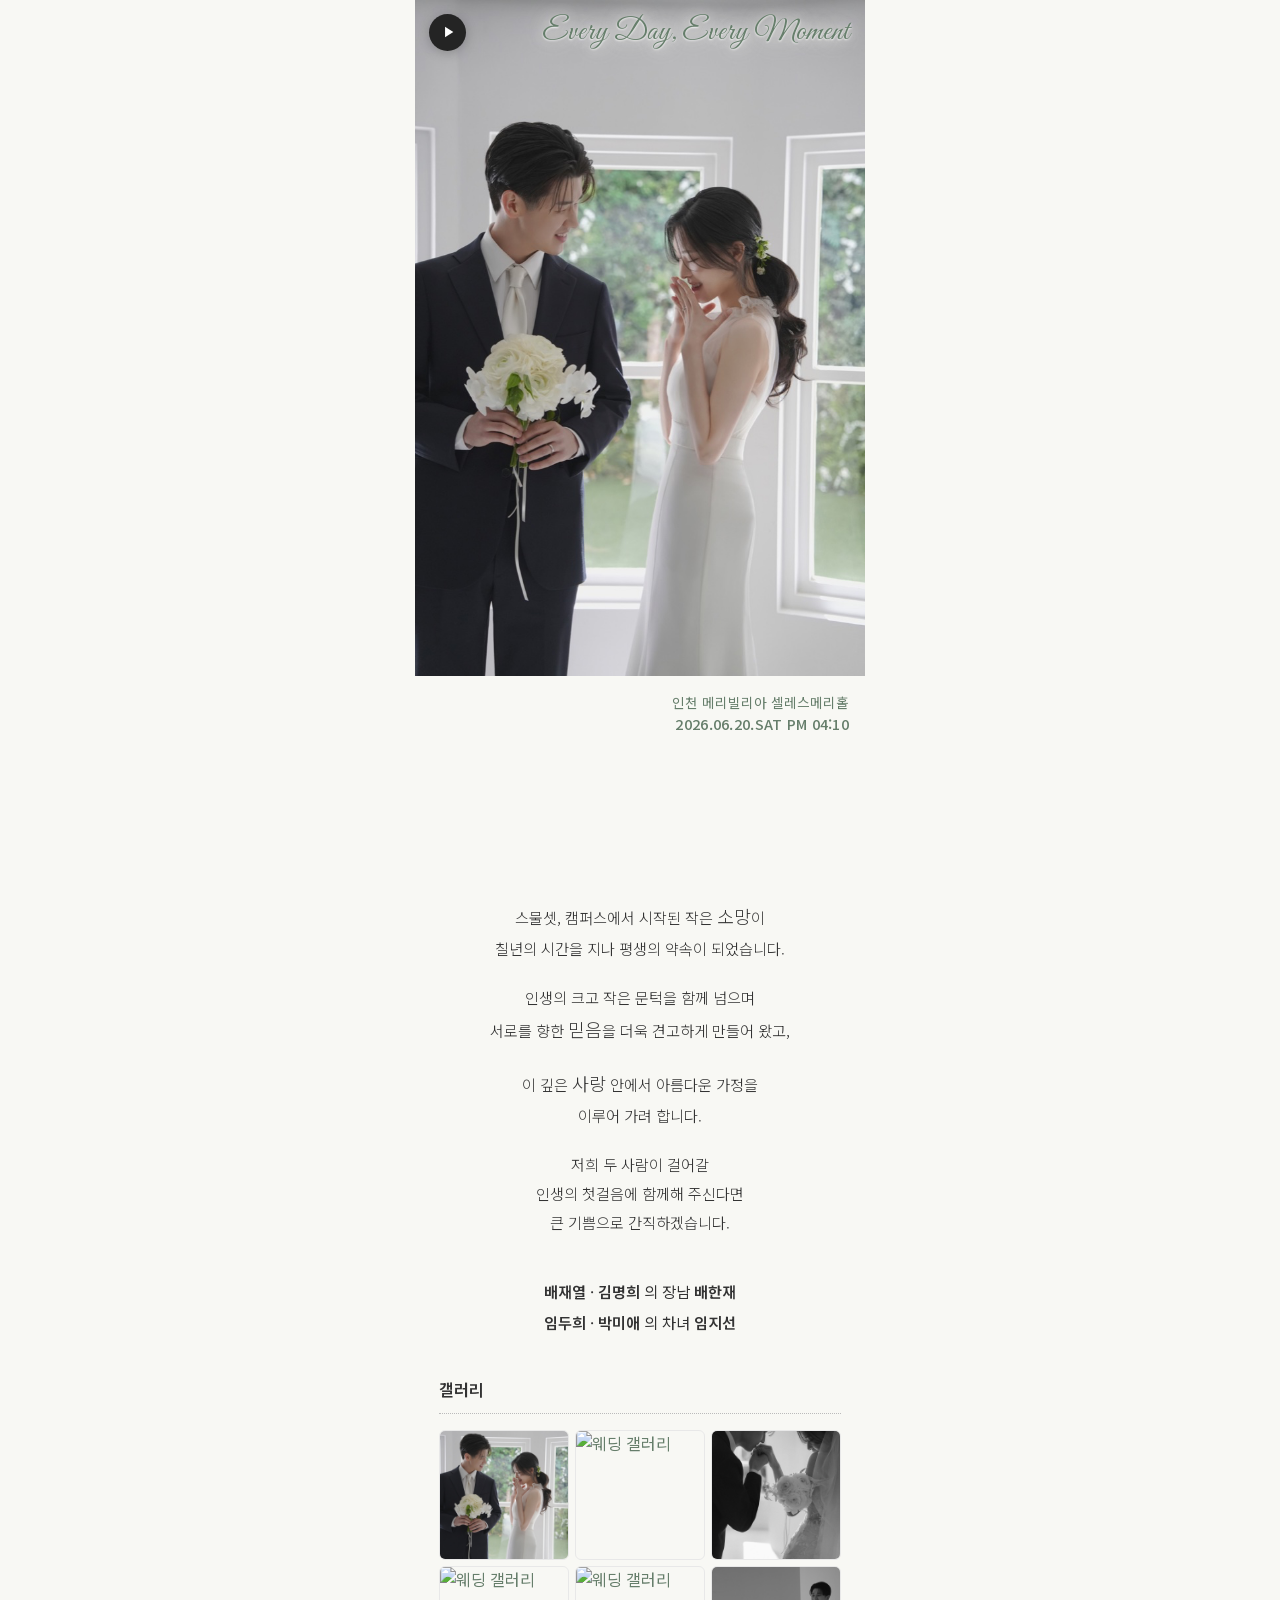
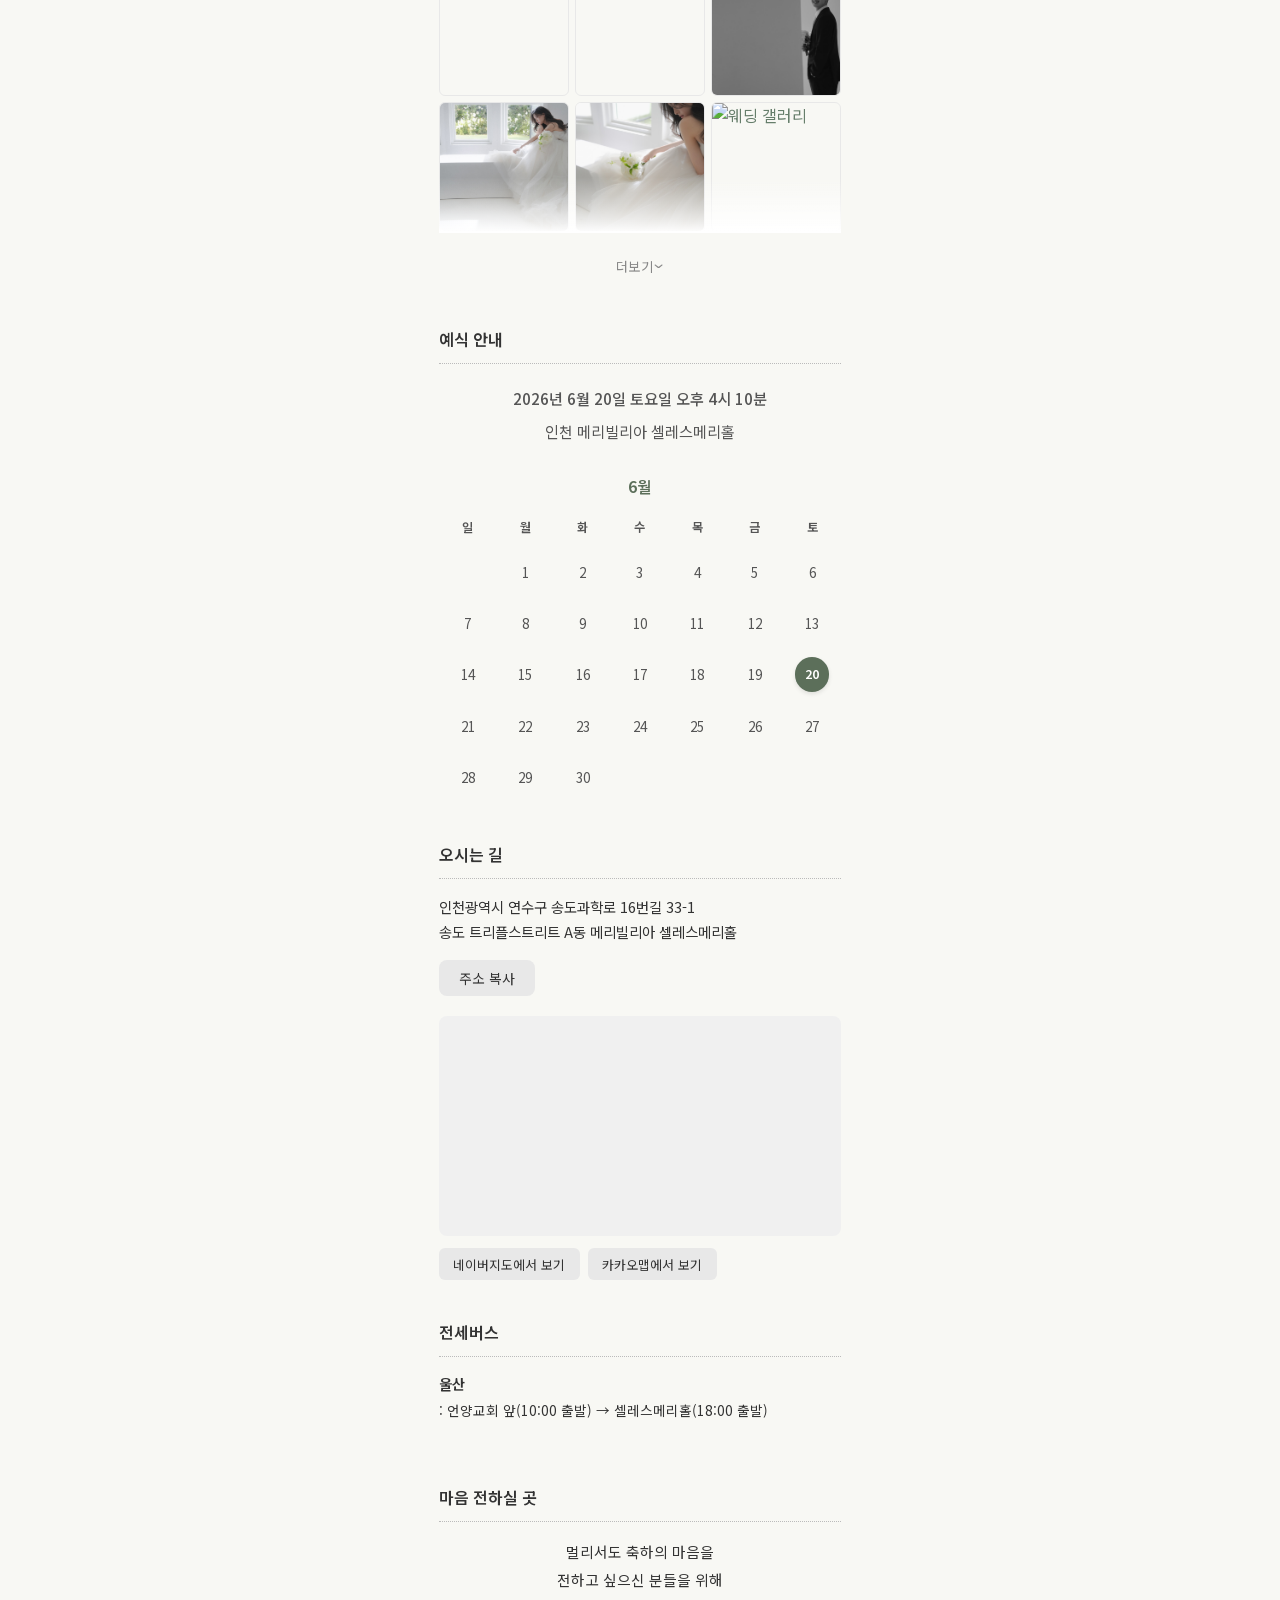
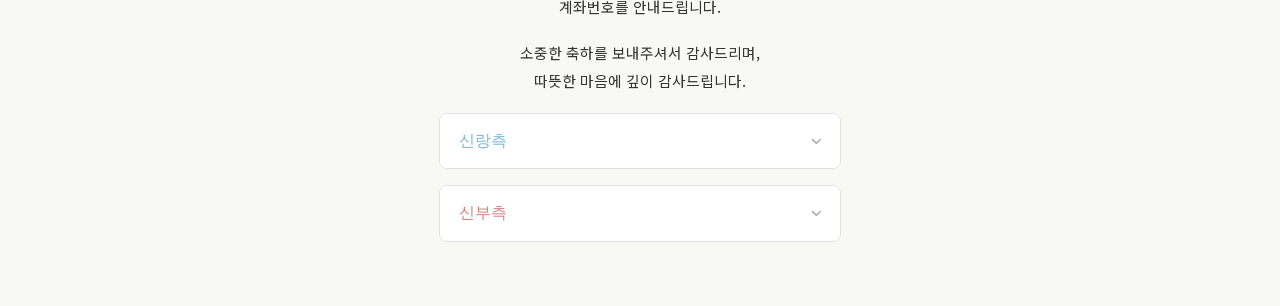
==== commit b5948859: "내용 수정" ====
--- a/index.html
+++ b/index.html
@@ -59,10 +59,10 @@
         <p class="invite-part">스물셋, 캠퍼스에서 시작된 작은 <strong class="pop-word pop-word--hope">소망</strong>이<br />칠년의 시간을 지나
           평생의 약속이 되었습니다.
         </p>
-        <p class="invite-part">인생의 크고 작은 문턱을 함께 넘으며<br />저희는 서로를 향한 <strong class="pop-word pop-word--love">사랑</strong>을
+        <p class="invite-part">인생의 크고 작은 문턱을 함께 넘으며<br />서로를 향한 <strong class="pop-word pop-word--faith">믿음</strong>을
           더욱 견고하게 만들어
           왔고,</p>
-        <p class="invite-part">이 깊은 <strong class="pop-word pop-word--faith">믿음</strong> 안에서 아름다운 가정을<br />이루어 가려 합니다.
+        <p class="invite-part">이 깊은 <strong class="pop-word pop-word--love">사랑</strong> 안에서 아름다운 가정을<br />이루어 가려 합니다.
         </p>
         <p class="invite-part">저희 두 사람이 걸어갈<br />인생의 첫걸음에 함께해 주신다면<br />큰 기쁨으로
           간직하겠습니다.</p>
@@ -73,11 +73,6 @@
           장남 <span class="b">배한재</span></span>
         <span class="names-line"><span class="b">임두희</span> · <span class="b">박미애 </span>의
           차녀 <span class="b">임지선</span></span>
-      </div>
-
-      <div class="details reveal">
-        <div class="datetime">2026년 6월 20일 (토) 오후 4시 10분</div>
-        <div class="venue">인천 메리빌리아 셀레스메리홀</div>
       </div>
 
       <div class="gallery-section reveal" data-reveal-stagger-grid="true">
@@ -119,6 +114,83 @@
         <button type="button" class="gallery-more-btn" id="gallery-more-btn">더보기 <span class="chevron">›</span></button>
       </div>
 
+      <div class="ceremony-section reveal">
+        <div class="ceremony-header">
+          <span class="ceremony-title">예식 안내</span>
+        </div>
+        <hr class="ceremony-separator" />
+        <div class="ceremony-summary">
+          <p class="ceremony-datetime">2026년 6월 20일 토요일 오후 4시 10분</p>
+          <p class="ceremony-venue">인천 메리빌리아 셀레스메리홀</p>
+        </div>
+        <p class="ceremony-month-label" aria-hidden="true">6월</p>
+        <div class="ceremony-calendar-wrap">
+          <table class="ceremony-cal" aria-label="2026년 6월 달력, 예식일 6월 20일 토요일 오후 4시 10분">
+            <thead>
+              <tr>
+                <th scope="col">일</th>
+                <th scope="col">월</th>
+                <th scope="col">화</th>
+                <th scope="col">수</th>
+                <th scope="col">목</th>
+                <th scope="col">금</th>
+                <th scope="col">토</th>
+              </tr>
+            </thead>
+            <tbody>
+              <tr>
+                <td class="ceremony-cal__cell ceremony-cal__cell--muted"></td>
+                <td class="ceremony-cal__cell">1</td>
+                <td class="ceremony-cal__cell">2</td>
+                <td class="ceremony-cal__cell">3</td>
+                <td class="ceremony-cal__cell">4</td>
+                <td class="ceremony-cal__cell">5</td>
+                <td class="ceremony-cal__cell">6</td>
+              </tr>
+              <tr>
+                <td class="ceremony-cal__cell">7</td>
+                <td class="ceremony-cal__cell">8</td>
+                <td class="ceremony-cal__cell">9</td>
+                <td class="ceremony-cal__cell">10</td>
+                <td class="ceremony-cal__cell">11</td>
+                <td class="ceremony-cal__cell">12</td>
+                <td class="ceremony-cal__cell">13</td>
+              </tr>
+              <tr>
+                <td class="ceremony-cal__cell">14</td>
+                <td class="ceremony-cal__cell">15</td>
+                <td class="ceremony-cal__cell">16</td>
+                <td class="ceremony-cal__cell">17</td>
+                <td class="ceremony-cal__cell">18</td>
+                <td class="ceremony-cal__cell">19</td>
+                <td class="ceremony-cal__cell ceremony-cal__cell--wedding">
+                  <span class="ceremony-cal__badge" aria-current="date"><span
+                      class="ceremony-cal__day-num">20</span></span>
+                </td>
+              </tr>
+              <tr>
+                <td class="ceremony-cal__cell">21</td>
+                <td class="ceremony-cal__cell">22</td>
+                <td class="ceremony-cal__cell">23</td>
+                <td class="ceremony-cal__cell">24</td>
+                <td class="ceremony-cal__cell">25</td>
+                <td class="ceremony-cal__cell">26</td>
+                <td class="ceremony-cal__cell">27</td>
+              </tr>
+              <tr>
+                <td class="ceremony-cal__cell">28</td>
+                <td class="ceremony-cal__cell">29</td>
+                <td class="ceremony-cal__cell">30</td>
+                <td class="ceremony-cal__cell ceremony-cal__cell--muted"></td>
+                <td class="ceremony-cal__cell ceremony-cal__cell--muted"></td>
+                <td class="ceremony-cal__cell ceremony-cal__cell--muted"></td>
+                <td class="ceremony-cal__cell ceremony-cal__cell--muted"></td>
+              </tr>
+            </tbody>
+          </table>
+        </div>
+      </div>
+
       <div class="location-section reveal">
         <div class="location-header">
           <span class="location-title">오시는 길</span>
@@ -152,7 +224,7 @@
         <hr class="bus-separator" />
         <div class="bus-city">울산</div>
         <div class="bus-route">
-          : 언양교회 앞(09:30 출발) → 셀레스메리홀(18:30 출발)
+          : 언양교회 앞(10:00 출발) → 셀레스메리홀(18:00 출발)
         </div>
       </div>
 
@@ -259,12 +331,16 @@
           <span class="letter-envelope__flap letter-envelope__flap--left" aria-hidden="true"></span>
           <span class="letter-envelope__flap letter-envelope__flap--right" aria-hidden="true"></span>
           <span class="letter-envelope__flap letter-envelope__flap--bottom" aria-hidden="true"></span>
-          <svg class="letter-envelope__seam letter-envelope__seam--bottom" viewBox="0 0 100 100" preserveAspectRatio="none" aria-hidden="true">
-            <polyline points="0,100 35,45 65,45 100,100" />
+          <svg class="letter-envelope__seam letter-envelope__seam--bottom" viewBox="0 0 100 100"
+            preserveAspectRatio="none" aria-hidden="true">
+            <polyline points="0,100 35,45 65,45 100,100" fill="none" stroke="rgba(160,160,160,0.2)" stroke-width="1.2"
+              vector-effect="non-scaling-stroke" stroke-linejoin="round" />
           </svg>
           <span class="letter-envelope__flap letter-envelope__flap--top" aria-hidden="true"></span>
-          <svg class="letter-envelope__seam letter-envelope__seam--top" viewBox="0 0 100 100" preserveAspectRatio="none" aria-hidden="true">
-            <polyline points="0,0 35,50 65,50 100,0" />
+          <svg class="letter-envelope__seam letter-envelope__seam--top" viewBox="0 0 100 100" preserveAspectRatio="none"
+            aria-hidden="true">
+            <polyline points="0,0 35,50 65,50 100,0" fill="none" stroke="rgba(160,160,160,0.2)" stroke-width="1.2"
+              vector-effect="non-scaling-stroke" stroke-linejoin="round" />
           </svg>
         </div>
 
@@ -292,9 +368,12 @@
         <div class="letter-paper">
           <p class="letter-paper__to" id="letter-secret-to"></p>
           <div class="letter-paper__body" id="letter-secret-body"></div>
-          <button type="button" class="letter-paper__close" id="letter-secret-done">닫기</button>
-        </div>
-      </div>
+          <div class="letter-paper__footer">
+            <button type="button" class="letter-paper__close" id="letter-secret-done">닫기</button>
+          </div>
+        </div>
+      </div>
+      <button type="button" class="letter-wax-close" id="letter-secret-wax-close">닫기</button>
     </div>
   </div>
 
--- a/style.css
+++ b/style.css
@@ -3,6 +3,10 @@
   --text: #667e6b;
   --text-dark: #5c6f5a;
   --text-body: #333333;
+  /* 예식 달력 강조색 — 본문 톤과 맞춘 세이지 그린 */
+  --ceremony-accent: var(--text-dark);
+  --ceremony-cal-text: #555555;
+  --ceremony-cal-cell-h: 3rem;
   --bracket: #cccccc;
   --cover-tagline-font: clamp(1.35rem, 5.2vw, 1.95rem);
   --cover-tagline-leading: 1.2;
@@ -185,6 +189,8 @@
   display: inline-block;
   font-weight: inherit;
   color: inherit;
+  font-size: calc(1em + 3px);
+  line-height: inherit;
   -webkit-tap-highlight-color: transparent;
   user-select: none;
   -webkit-user-select: none;
@@ -256,21 +262,148 @@
   font-weight: 700;
 }
 
-.details {
+/* ========== 예식 안내 + 달력 ========== */
+.ceremony-section {
+  margin-top: 2.5rem;
+  text-align: left;
+}
+
+.ceremony-header {
+  display: flex;
+  align-items: center;
+  justify-content: flex-start;
+  margin-bottom: 0.75rem;
+}
+
+.ceremony-title {
+  font-weight: 700;
+  font-size: 1rem;
+  color: var(--text-body);
+}
+
+.ceremony-separator {
+  border: none;
+  border-top: 1px dotted #bbb;
+  margin: 0 0 1.25rem 0;
+}
+
+.ceremony-summary {
+  color: var(--ceremony-cal-text);
+  font-size: 0.95rem;
+  line-height: 1.85;
+  margin-bottom: 1.85rem;
   text-align: center;
-  margin-top: 2.5rem;
-  color: var(--text-body);
-  font-size: 0.95rem;
-  line-height: 1.8;
-}
-
-.details .datetime {
+}
+
+.ceremony-datetime {
   font-weight: 500;
-  margin-bottom: 0.35rem;
-}
-
-.details .venue {
+  margin: 0 0 0.35rem;
+}
+
+.ceremony-venue {
   font-weight: 400;
+  margin: 0;
+}
+
+.ceremony-month-label {
+  font-size: 0.98rem;
+  font-weight: 600;
+  color: var(--ceremony-accent);
+  margin: 0 0 0.75rem;
+  letter-spacing: 0.04em;
+  text-align: center;
+}
+
+.ceremony-calendar-wrap {
+  width: 100%;
+  overflow-x: auto;
+  -webkit-overflow-scrolling: touch;
+}
+
+.ceremony-cal {
+  width: 100%;
+  border-collapse: collapse;
+  table-layout: fixed;
+  font-size: 0.78rem;
+  color: var(--ceremony-cal-text);
+  background: transparent;
+  border: none;
+}
+
+.ceremony-cal thead th {
+  font-weight: 600;
+  font-size: 0.72rem;
+  padding: 0.45rem 0.15rem 0.6rem;
+  border: none;
+  background: transparent;
+  color: var(--ceremony-cal-text);
+  text-align: center;
+}
+
+.ceremony-cal tbody td {
+  border: none;
+}
+
+.ceremony-cal__cell {
+  box-sizing: border-box;
+  vertical-align: middle;
+  text-align: center;
+  height: var(--ceremony-cal-cell-h);
+  padding: 0 0.18rem;
+  font-weight: 400;
+  line-height: 1.35;
+}
+
+.ceremony-cal__cell--muted {
+  pointer-events: none;
+}
+
+.ceremony-cal__badge {
+  display: inline-flex;
+  align-items: center;
+  justify-content: center;
+  width: 2.05rem;
+  height: 2.05rem;
+  margin: 0 auto;
+  border-radius: 50%;
+  background-color: var(--ceremony-accent);
+  border: none;
+  box-sizing: border-box;
+  color: #ffffff;
+  font-weight: 600;
+  font-size: inherit;
+  box-shadow: 0 2px 4px rgba(0, 0, 0, 0.1);
+}
+
+.ceremony-cal__day-num {
+  position: relative;
+  top: 0.03em;
+  font-size: 0.92em;
+  color: inherit;
+}
+
+@media (min-width: 380px) {
+  :root {
+    --ceremony-cal-cell-h: 3.2rem;
+  }
+
+  .ceremony-cal {
+    font-size: 0.84rem;
+  }
+
+  .ceremony-cal thead th {
+    font-size: 0.77rem;
+    padding: 0.5rem 0.22rem 0.65rem;
+  }
+
+  .ceremony-cal__cell {
+    padding: 0 0.22rem;
+  }
+
+  .ceremony-cal__badge {
+    width: 2.15rem;
+    height: 2.15rem;
+  }
 }
 
 .bus-section {
@@ -817,10 +950,39 @@
   width: 100%;
   max-width: 400px;
   display: flex;
+  flex-direction: column;
   align-items: center;
   justify-content: center;
+  gap: 1rem;
   padding: 0;
   box-sizing: border-box;
+}
+
+.letter-envelope.is-open ~ .letter-wax-close {
+  display: none;
+}
+
+.letter-wax-close {
+  flex-shrink: 0;
+  margin: 0;
+  padding: 0.4rem 1.25rem;
+  font-family: inherit;
+  font-size: 0.8rem;
+  font-weight: 600;
+  letter-spacing: 0.06em;
+  color: #fff;
+  background: rgba(40, 40, 40, 0.75);
+  border: 1px solid rgba(255, 255, 255, 0.35);
+  border-radius: 999px;
+  cursor: pointer;
+  -webkit-tap-highlight-color: transparent;
+}
+
+.letter-wax-close:hover,
+.letter-wax-close:focus-visible {
+  background: rgba(30, 30, 30, 0.9);
+  color: #fff;
+  outline: none;
 }
 
 /* === Envelope === */
@@ -1106,14 +1268,13 @@
 /* === Letter Paper === */
 .letter-paper {
   position: absolute;
-  inset: 0;
-  width: 100%;
+  inset: 10px;
   background: var(--bg);
-  background-image: linear-gradient(#e5dcc3 1px, transparent 1px);
-  background-size: 100% 1.5rem;
   border: 1px solid #e5dcc3;
   border-radius: 16px;
-  padding: 2.25rem 1.4rem 3.25rem;
+  padding: 1.5rem 0 0;
+  display: flex;
+  flex-direction: column;
   box-shadow: 0 10px 30px rgba(0, 0, 0, 0.12);
   opacity: 0;
   visibility: hidden;
@@ -1122,18 +1283,8 @@
     opacity 0.7s ease 0.3s,
     visibility 0.7s ease 0.3s,
     transform 0.7s ease 0.3s;
-  overflow-y: auto;
+  overflow: hidden;
   z-index: 5;
-  -webkit-overflow-scrolling: touch;
-}
-
-.letter-paper::-webkit-scrollbar {
-  width: 4px;
-}
-
-.letter-paper::-webkit-scrollbar-thumb {
-  background: #e5dcc3;
-  border-radius: 10px;
 }
 
 .letter-envelope.is-open .letter-envelope__body {
@@ -1163,29 +1314,58 @@
   font-size: 1.05rem;
   color: var(--text-dark);
   text-align: center;
-  margin: 0 0 1rem;
+  margin: 0 0 0.75rem;
+  padding: 0 1.4rem;
   letter-spacing: 0.04em;
+  flex-shrink: 0;
 }
 
 .letter-paper__body {
+  flex: 1 1 auto;
+  min-height: 0;
   font-size: 0.95rem;
   line-height: 1.5rem;
   color: #3e2723;
   white-space: pre-line;
   overflow-wrap: break-word;
   word-break: keep-all;
+  overflow-y: auto;
+  padding: 0 1.4rem;
+  background-image: linear-gradient(#e5dcc3 1px, transparent 1px);
+  background-size: 100% 1.5rem;
+  background-attachment: local;
+  -webkit-overflow-scrolling: touch;
+}
+
+.letter-paper__body::-webkit-scrollbar {
+  width: 4px;
+}
+
+.letter-paper__body::-webkit-scrollbar-thumb {
+  background: #e5dcc3;
+  border-radius: 10px;
+}
+
+.letter-paper__footer {
+  flex-shrink: 0;
+  margin-top: auto;
+  padding: 0.75rem 1.4rem 1.15rem;
+  border-top: 1px solid rgba(229, 220, 195, 0.75);
+  background: rgba(248, 248, 244, 0.98);
 }
 
 .letter-paper__close {
-  position: absolute;
-  bottom: 0.85rem;
-  left: 50%;
-  transform: translateX(-50%);
+  display: flex;
+  align-items: center;
+  justify-content: center;
+  margin: 0 auto;
+  width: fit-content;
+  flex-shrink: 0;
   background: var(--bg);
   border: 1px solid var(--text-dark);
   color: var(--text-dark);
   border-radius: 999px;
-  padding: 0.35rem 1.1rem;
+  padding: 0.45rem 1.35rem;
   font-family: inherit;
   font-size: 0.78rem;
   letter-spacing: 0.04em;
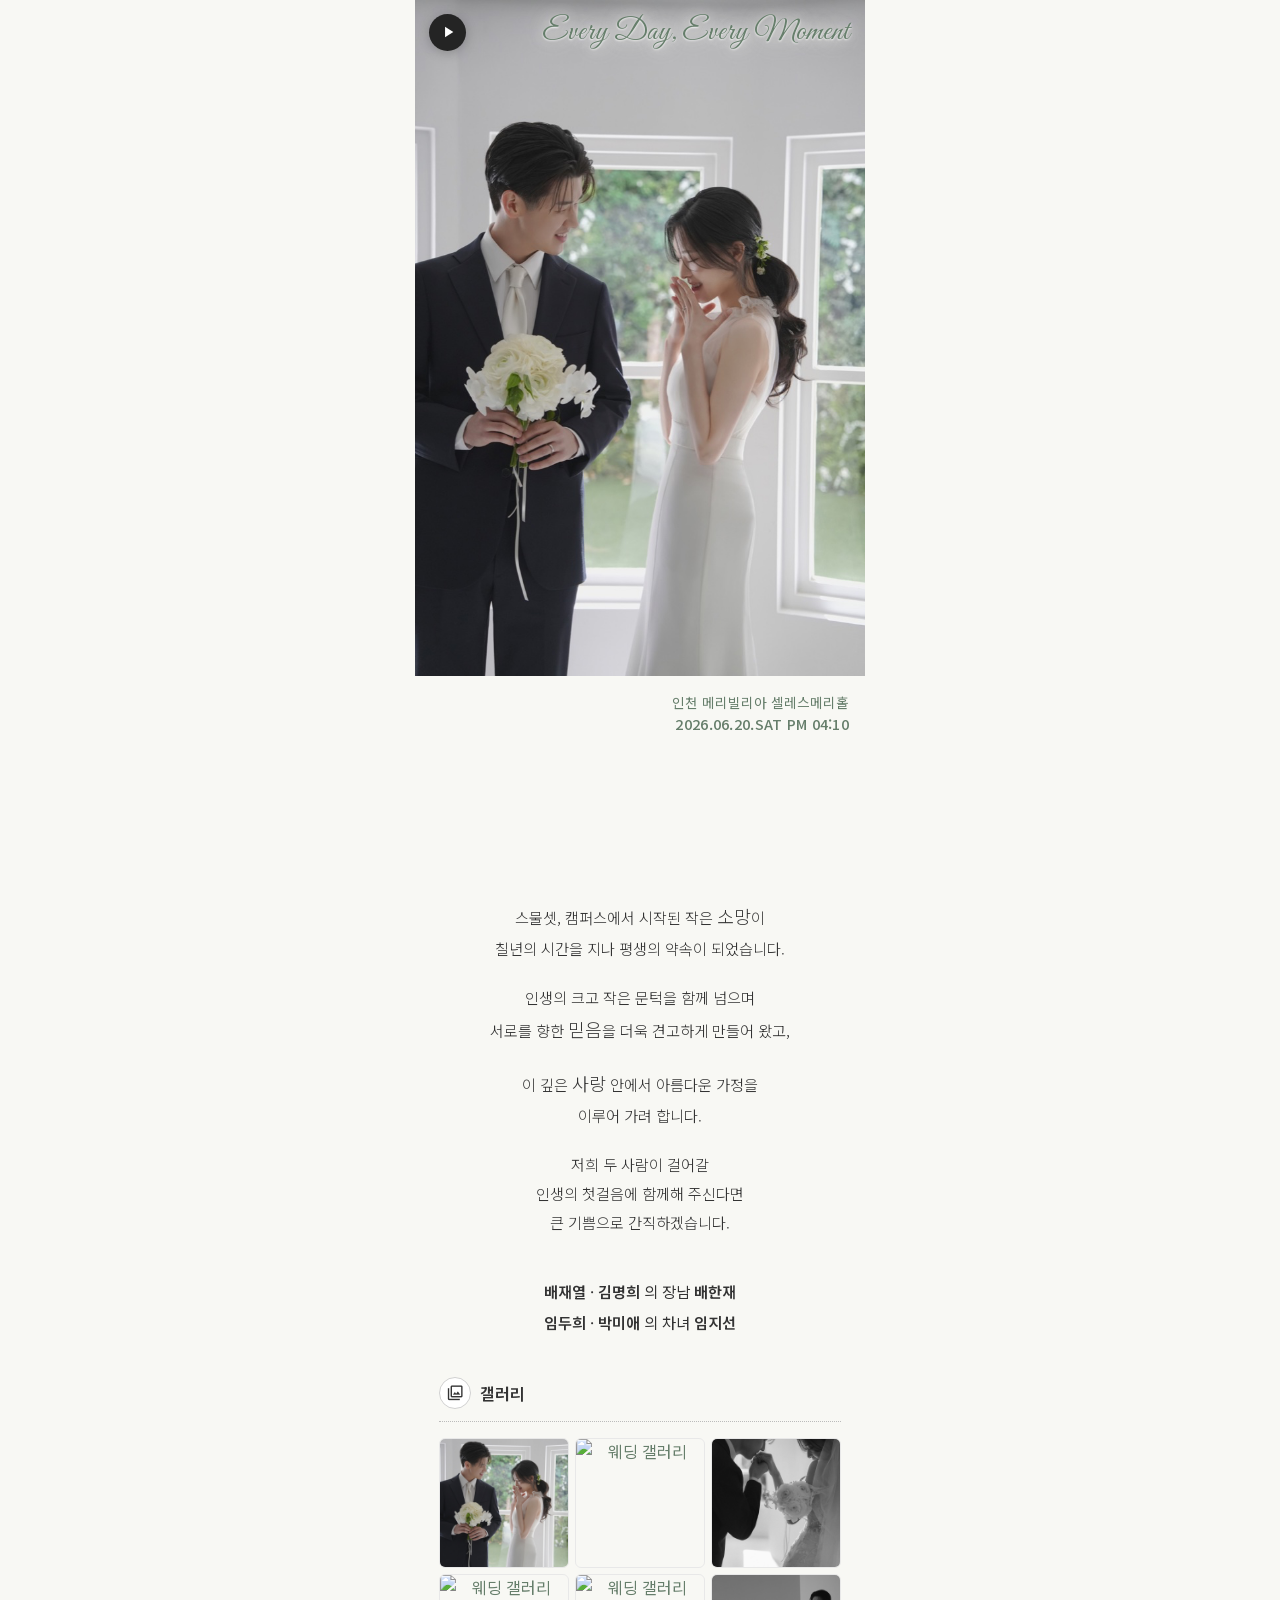
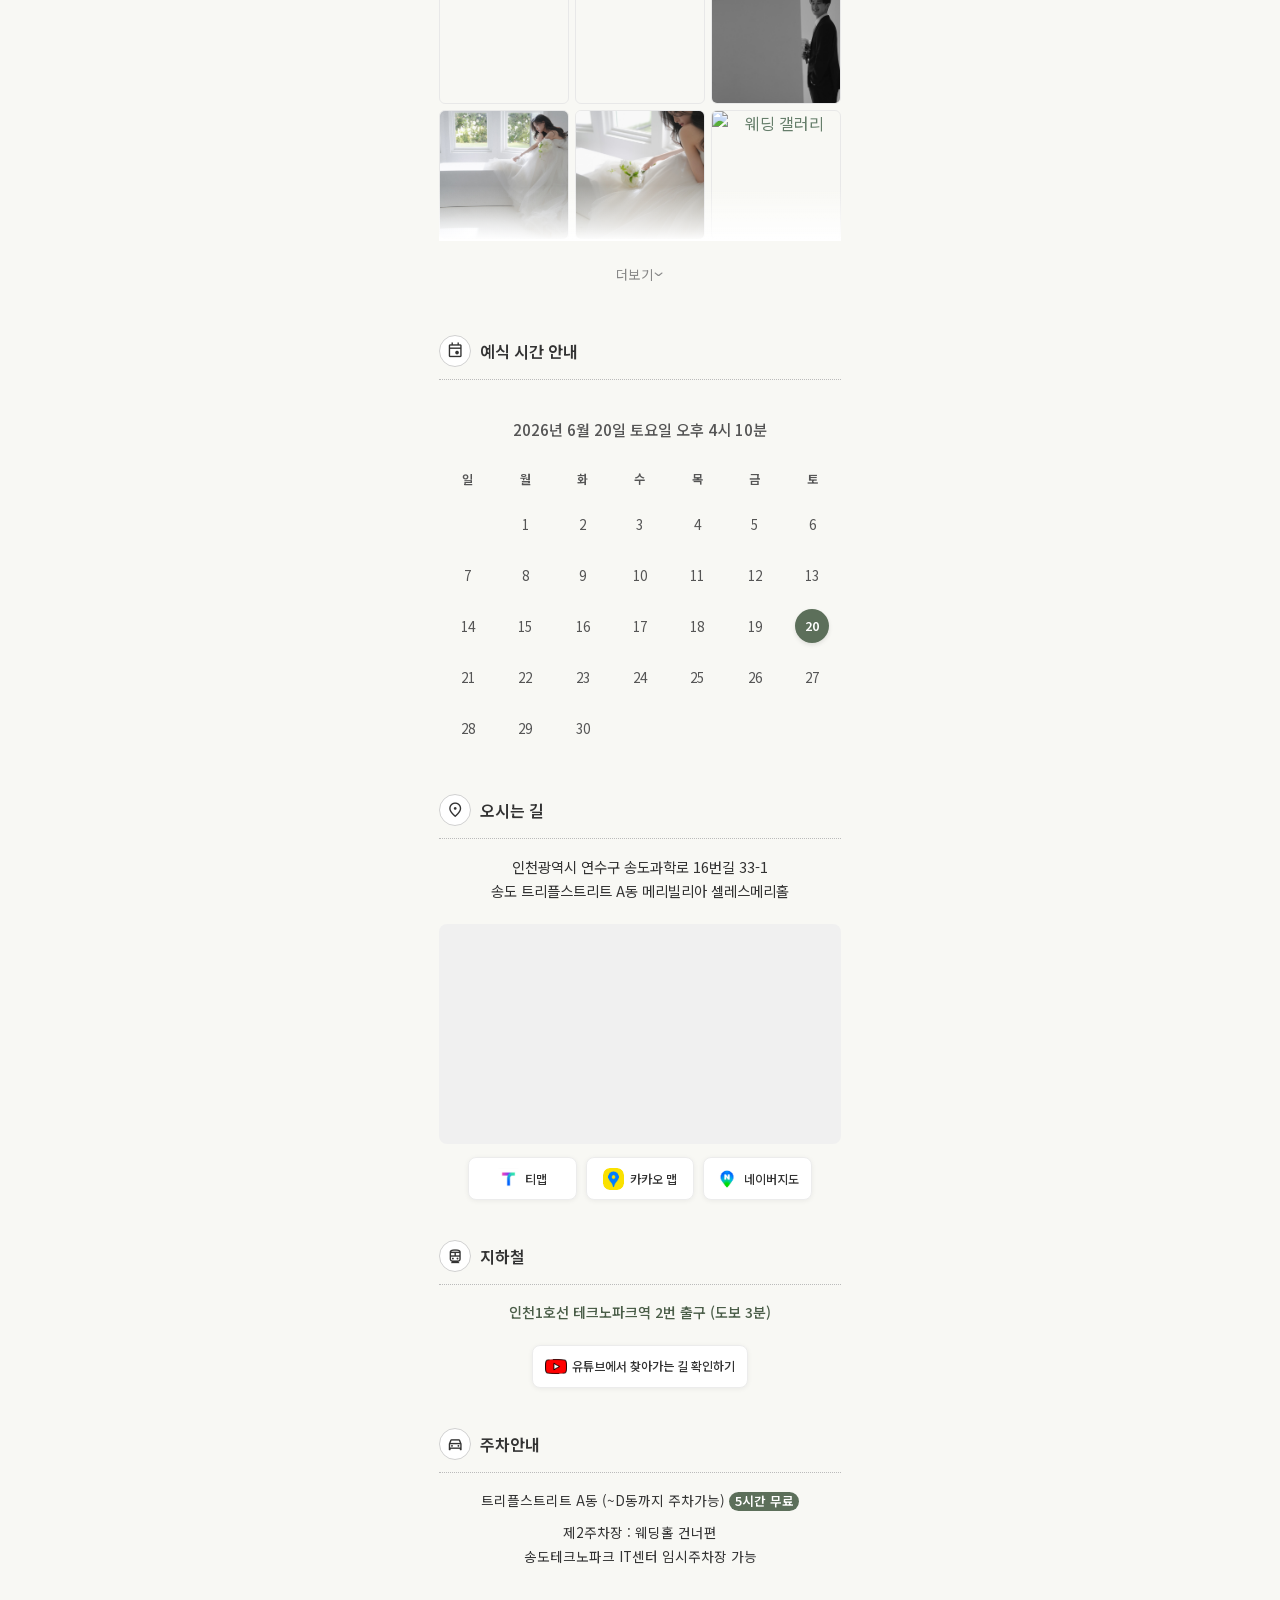
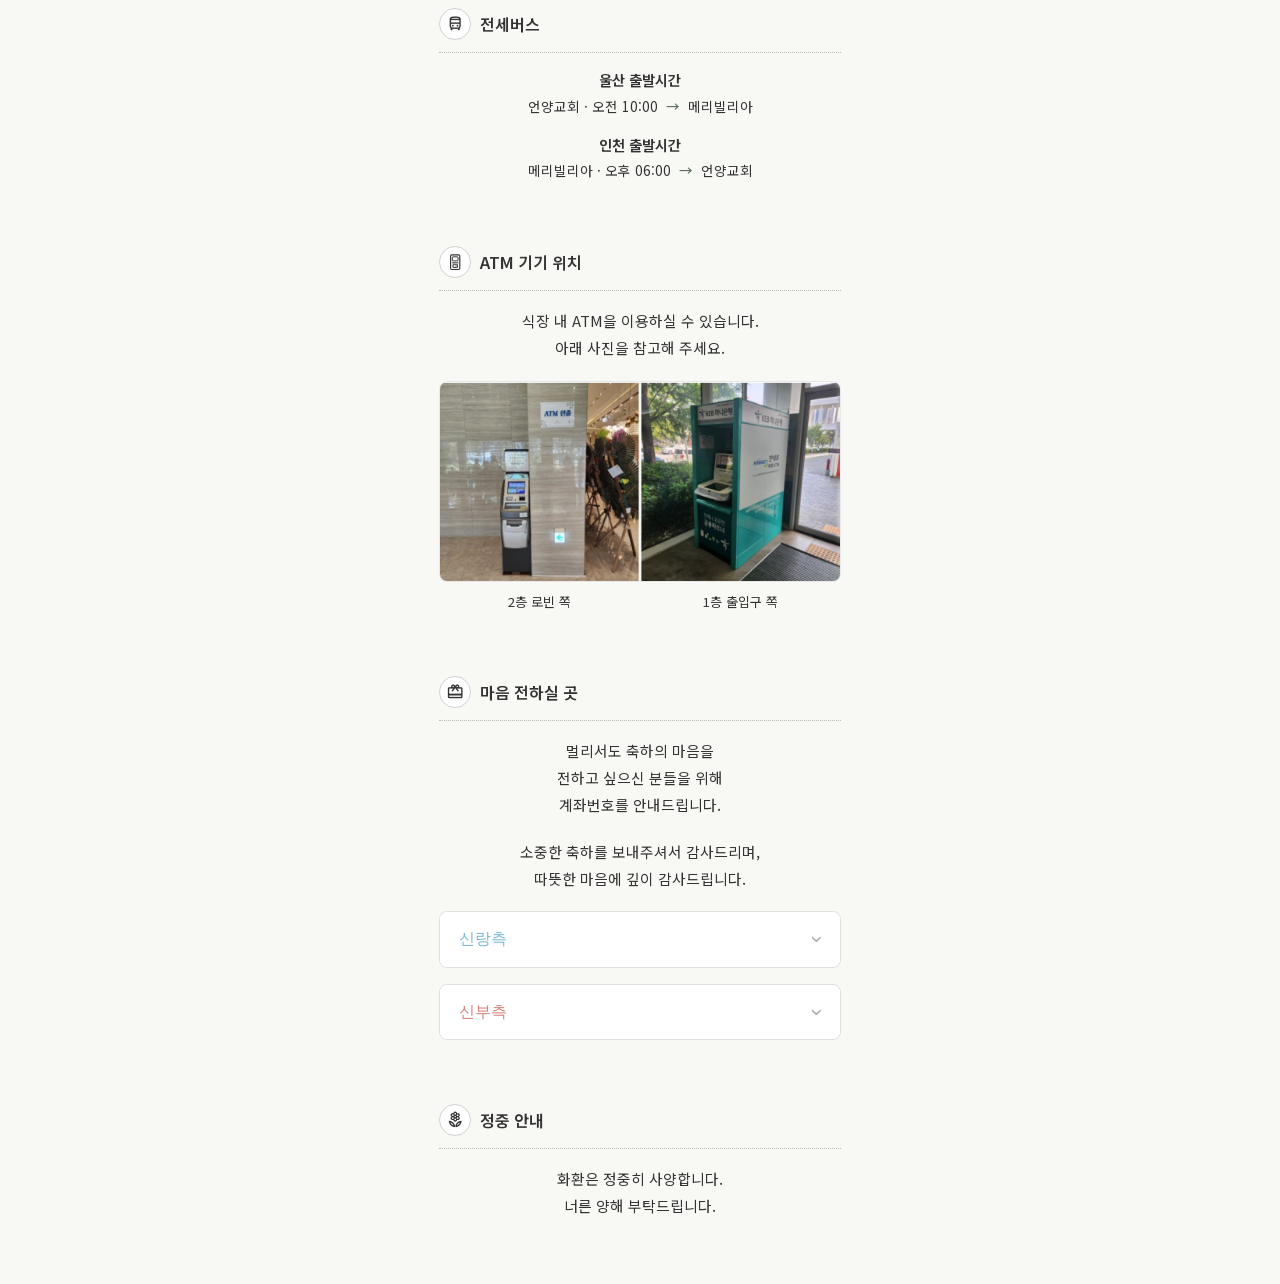
==== commit 3e97b0dc: "결혼전 커밋" ====
--- a/index.html
+++ b/index.html
@@ -24,6 +24,7 @@
   <meta name="twitter:description" content="2026년 6월 20일, 오후 4시 10분 인천 메리빌리아 셀레스메리홀" />
   <meta name="twitter:image" content="https://hanjae-jiseon-wedding.info/og-wedding-image.png" />
   <link rel="stylesheet" href="fonts/fonts.css" />
+  <link rel="stylesheet" href="https://fonts.googleapis.com/css2?family=Material+Symbols+Outlined:opsz,wght,FILL,GRAD@24,400,0,0" />
   <link rel="stylesheet" href="style.css" />
 </head>
 
@@ -77,6 +78,9 @@
 
       <div class="gallery-section reveal" data-reveal-stagger-grid="true">
         <div class="gallery-header">
+          <span class="section-icon" aria-hidden="true">
+            <span class="material-symbols-outlined">photo_library</span>
+          </span>
           <span class="gallery-title">갤러리</span>
         </div>
         <hr class="gallery-separator" />
@@ -116,16 +120,15 @@
 
       <div class="ceremony-section reveal">
         <div class="ceremony-header">
-          <span class="ceremony-title">예식 안내</span>
+          <span class="section-icon" aria-hidden="true">
+            <span class="material-symbols-outlined">event</span>
+          </span>
+          <span class="ceremony-title">예식 시간 안내</span>
         </div>
         <hr class="ceremony-separator" />
-        <div class="ceremony-summary">
-          <p class="ceremony-datetime">2026년 6월 20일 토요일 오후 4시 10분</p>
-          <p class="ceremony-venue">인천 메리빌리아 셀레스메리홀</p>
-        </div>
-        <p class="ceremony-month-label" aria-hidden="true">6월</p>
         <div class="ceremony-calendar-wrap">
           <table class="ceremony-cal" aria-label="2026년 6월 달력, 예식일 6월 20일 토요일 오후 4시 10분">
+            <caption class="ceremony-cal__datetime">2026년 6월 20일 토요일 오후 4시 10분</caption>
             <thead>
               <tr>
                 <th scope="col">일</th>
@@ -189,10 +192,82 @@
             </tbody>
           </table>
         </div>
+        <div class="ceremony-summary" id="ceremony-countdown-wrap">
+          <div class="ceremony-countdown-row" id="ceremony-countdown-row">
+            <p class="ceremony-countdown-lead">예식까지</p>
+            <div class="flip-clock" id="ceremony-countdown" aria-live="polite" aria-label="예식까지 남은 시간">
+            <div class="flip-clock__unit">
+              <div class="flip-clock__card" data-flip="days" data-value="00">
+                <div class="flip-clock__upper"><span class="flip-clock__num">00</span></div>
+                <div class="flip-clock__lower"><span class="flip-clock__num">00</span></div>
+                <div class="flip-clock__fold flip-clock__fold--upper" aria-hidden="true">
+                  <div class="flip-clock__fold-front"><span class="flip-clock__num">00</span></div>
+                  <div class="flip-clock__fold-back"><span class="flip-clock__num">00</span></div>
+                </div>
+                <div class="flip-clock__fold flip-clock__fold--lower" aria-hidden="true">
+                  <div class="flip-clock__fold-front"><span class="flip-clock__num">00</span></div>
+                  <div class="flip-clock__fold-back"><span class="flip-clock__num">00</span></div>
+                </div>
+              </div>
+              <span class="flip-clock__label">일</span>
+            </div>
+            <div class="flip-clock__unit">
+              <div class="flip-clock__card" data-flip="hours" data-value="00">
+                <div class="flip-clock__upper"><span class="flip-clock__num">00</span></div>
+                <div class="flip-clock__lower"><span class="flip-clock__num">00</span></div>
+                <div class="flip-clock__fold flip-clock__fold--upper" aria-hidden="true">
+                  <div class="flip-clock__fold-front"><span class="flip-clock__num">00</span></div>
+                  <div class="flip-clock__fold-back"><span class="flip-clock__num">00</span></div>
+                </div>
+                <div class="flip-clock__fold flip-clock__fold--lower" aria-hidden="true">
+                  <div class="flip-clock__fold-front"><span class="flip-clock__num">00</span></div>
+                  <div class="flip-clock__fold-back"><span class="flip-clock__num">00</span></div>
+                </div>
+              </div>
+              <span class="flip-clock__label">시간</span>
+            </div>
+            <div class="flip-clock__unit">
+              <div class="flip-clock__card" data-flip="minutes" data-value="00">
+                <div class="flip-clock__upper"><span class="flip-clock__num">00</span></div>
+                <div class="flip-clock__lower"><span class="flip-clock__num">00</span></div>
+                <div class="flip-clock__fold flip-clock__fold--upper" aria-hidden="true">
+                  <div class="flip-clock__fold-front"><span class="flip-clock__num">00</span></div>
+                  <div class="flip-clock__fold-back"><span class="flip-clock__num">00</span></div>
+                </div>
+                <div class="flip-clock__fold flip-clock__fold--lower" aria-hidden="true">
+                  <div class="flip-clock__fold-front"><span class="flip-clock__num">00</span></div>
+                  <div class="flip-clock__fold-back"><span class="flip-clock__num">00</span></div>
+                </div>
+              </div>
+              <span class="flip-clock__label">분</span>
+            </div>
+            <div class="flip-clock__unit">
+              <div class="flip-clock__card" data-flip="seconds" data-value="00">
+                <div class="flip-clock__upper"><span class="flip-clock__num">00</span></div>
+                <div class="flip-clock__lower"><span class="flip-clock__num">00</span></div>
+                <div class="flip-clock__fold flip-clock__fold--upper" aria-hidden="true">
+                  <div class="flip-clock__fold-front"><span class="flip-clock__num">00</span></div>
+                  <div class="flip-clock__fold-back"><span class="flip-clock__num">00</span></div>
+                </div>
+                <div class="flip-clock__fold flip-clock__fold--lower" aria-hidden="true">
+                  <div class="flip-clock__fold-front"><span class="flip-clock__num">00</span></div>
+                  <div class="flip-clock__fold-back"><span class="flip-clock__num">00</span></div>
+                </div>
+              </div>
+              <span class="flip-clock__label">초</span>
+            </div>
+            </div>
+            <p class="ceremony-countdown-tail">남았습니다</p>
+          </div>
+          <p class="ceremony-countdown-done" id="ceremony-countdown-done" hidden>예식이 시작합니다</p>
+        </div>
       </div>
 
       <div class="location-section reveal">
         <div class="location-header">
+          <span class="section-icon" aria-hidden="true">
+            <span class="material-symbols-outlined">location_on</span>
+          </span>
           <span class="location-title">오시는 길</span>
         </div>
         <hr class="location-separator" />
@@ -200,36 +275,127 @@
           인천광역시 연수구 송도과학로 16번길 33-1<br />
           송도 트리플스트리트 A동 메리빌리아 셀레스메리홀
         </div>
-        <button type="button" class="location-copy-btn" id="copy-address-btn">
-          주소 복사
-        </button>
         <div class="location-map-wrap">
           <iframe src="https://www.google.com/maps?q=인천광역시+연수구+송도과학로+16번길+33-1+메리빌리아&output=embed" allowfullscreen=""
             loading="lazy" referrerpolicy="no-referrer-when-downgrade" title="메리빌리아 셀레스메리홀 위치"></iframe>
         </div>
-        <div class="location-map-links">
-          <a class="location-map-link" href="https://map.naver.com/v5/search/인천%20메리빌리아" target="_blank"
-            rel="noopener noreferrer">네이버지도에서 보기
+        <div class="location-nav-apps">
+          <a class="location-nav-app" id="open-tmap" href="tmap://search?name=송도%20트리플스트리트%20A동%20주차장" rel="noopener noreferrer">
+            <span class="location-nav-app__icon" aria-hidden="true">
+              <img src="icons/tmap.png" alt="" width="24" height="24" />
+            </span>
+            <span class="location-nav-app__label">티맵</span>
           </a>
-          <a class="location-map-link" href="https://map.kakao.com/link/search/인천%20메리빌리아" target="_blank"
-            rel="noopener noreferrer">카카오맵에서 보기
+          <a class="location-nav-app" href="https://map.kakao.com/link/search/송도%20트리플스트리트%20A동%20주차장" target="_blank" rel="noopener noreferrer">
+            <span class="location-nav-app__icon location-nav-app__icon--kakao" aria-hidden="true">
+              <img src="icons/kakao-map.png" alt="" width="24" height="24" />
+            </span>
+            <span class="location-nav-app__label">카카오 맵</span>
           </a>
+          <a class="location-nav-app" href="https://map.naver.com/v5/search/트리플스트리트%20A동%20주차장" target="_blank" rel="noopener noreferrer">
+            <span class="location-nav-app__icon" aria-hidden="true">
+              <img src="icons/naver-map.png" alt="" width="24" height="24" />
+            </span>
+            <span class="location-nav-app__label">네이버지도</span>
+          </a>
+        </div>
+
+        <div class="location-subsection">
+          <div class="location-subsection-header">
+            <span class="section-icon" aria-hidden="true">
+              <span class="material-symbols-outlined">directions_subway</span>
+            </span>
+            <span class="location-subsection-title">지하철</span>
+          </div>
+          <hr class="location-subsection-separator" />
+          <div class="location-subsection-body">
+            <p class="location-info__highlight">인천1호선 테크노파크역 2번 출구 (도보 3분)</p>
+          </div>
+        </div>
+
+        <div class="location-nav-apps location-nav-apps--youtube">
+          <a class="location-nav-app" href="https://www.youtube.com/watch?v=4uNj9usUvpM" target="_blank"
+            rel="noopener noreferrer">
+            <span class="location-nav-app__icon" aria-hidden="true">
+              <img src="icons/youtube.png" alt="" width="24" height="24" />
+            </span>
+            <span class="location-nav-app__label">유튜브에서 찾아가는 길 확인하기</span>
+          </a>
+        </div>
+
+        <div class="location-subsection">
+          <div class="location-subsection-header">
+            <span class="section-icon" aria-hidden="true">
+              <span class="material-symbols-outlined">directions_car</span>
+            </span>
+            <span class="location-subsection-title">주차안내</span>
+          </div>
+          <hr class="location-subsection-separator" />
+          <div class="location-subsection-body">
+            <p class="location-info__text">트리플스트리트 A동 (~D동까지 주차가능) <span class="location-info__accent">5시간 무료</span></p>
+            <p class="location-info__text">
+              제2주차장 : 웨딩홀 건너편<br />
+              송도테크노파크 IT센터 임시주차장 가능
+            </p>
+          </div>
         </div>
       </div>
 
       <div class="bus-section reveal">
         <div class="bus-header">
+          <span class="section-icon" aria-hidden="true">
+            <span class="material-symbols-outlined">directions_bus</span>
+          </span>
           <span class="bus-title">전세버스</span>
         </div>
         <hr class="bus-separator" />
-        <div class="bus-city">울산</div>
-        <div class="bus-route">
-          : 언양교회 앞(10:00 출발) → 셀레스메리홀(18:00 출발)
+        <div class="bus-item">
+          <div class="bus-city">울산 출발시간</div>
+          <div class="bus-route">언양교회 · 오전 10:00 <span class="bus-route-arrow" aria-hidden="true">→</span> 메리빌리아</div>
+        </div>
+        <div class="bus-item">
+          <div class="bus-city">인천 출발시간</div>
+          <div class="bus-route">메리빌리아 · 오후 06:00 <span class="bus-route-arrow" aria-hidden="true">→</span> 언양교회</div>
+        </div>
+      </div>
+
+      <div class="atm-section reveal">
+        <div class="atm-header">
+          <span class="section-icon" aria-hidden="true">
+            <svg class="section-icon__svg" viewBox="0 0 24 24" aria-hidden="true">
+              <rect x="6" y="2.5" width="12" height="19" rx="1.5" fill="none" stroke="currentColor" stroke-width="1.5" />
+              <rect x="8.25" y="5" width="7.5" height="5.25" rx="0.75" fill="none" stroke="currentColor" stroke-width="1.25" />
+              <line x1="8.25" y1="12.75" x2="15.75" y2="12.75" stroke="currentColor" stroke-width="1.25" stroke-linecap="round" />
+              <rect x="9" y="14.75" width="6" height="4.25" rx="0.75" fill="none" stroke="currentColor" stroke-width="1.25" />
+              <circle cx="10.25" cy="16.25" r="0.55" fill="currentColor" />
+              <circle cx="12" cy="16.25" r="0.55" fill="currentColor" />
+              <circle cx="13.75" cy="16.25" r="0.55" fill="currentColor" />
+              <circle cx="10.25" cy="17.75" r="0.55" fill="currentColor" />
+              <circle cx="12" cy="17.75" r="0.55" fill="currentColor" />
+              <circle cx="13.75" cy="17.75" r="0.55" fill="currentColor" />
+            </svg>
+          </span>
+          <span class="atm-title">ATM 기기 위치</span>
+        </div>
+        <hr class="atm-separator" />
+        <p class="account-desc">
+          식장 내 ATM을 이용하실 수 있습니다.<br />
+          아래 사진을 참고해 주세요.
+        </p>
+        <div class="atm-image-wrap">
+          <img src="atm-location.jpg" alt="메리빌리아 내 ATM 기기 위치 안내" width="1024" height="510" loading="lazy" />
+        </div>
+        <div class="atm-captions">
+          <span class="atm-caption">2층 로빈 쪽</span>
+          <span class="atm-caption">1층 출입구 쪽</span>
         </div>
       </div>
 
       <div class="account-section reveal">
         <div class="account-header">
+          <span class="section-icon" aria-hidden="true">
+            <span class="material-symbols-outlined">redeem</span>
+          </span>
           <span class="account-title">마음 전하실 곳</span>
         </div>
         <hr class="account-separator" />
@@ -299,6 +465,22 @@
           </div>
         </div>
       </div>
+
+      <div class="courtesy-section reveal">
+        <div class="courtesy-header">
+          <span class="section-icon" aria-hidden="true">
+            <span class="material-symbols-outlined">local_florist</span>
+          </span>
+          <span class="courtesy-title">정중 안내</span>
+        </div>
+        <hr class="courtesy-separator" />
+        <div class="courtesy-body">
+          <p class="courtesy-desc">
+            화환은 정중히 사양합니다.<br />
+            너른 양해 부탁드립니다.
+          </p>
+        </div>
+      </div>
     </section>
   </div>
 
@@ -365,6 +547,8 @@
           </div>
         </div>
 
+        <button type="button" class="letter-secret-close" id="letter-secret-close">닫기</button>
+
         <div class="letter-paper">
           <p class="letter-paper__to" id="letter-secret-to"></p>
           <div class="letter-paper__body" id="letter-secret-body"></div>
@@ -373,10 +557,10 @@
           </div>
         </div>
       </div>
-      <button type="button" class="letter-wax-close" id="letter-secret-wax-close">닫기</button>
     </div>
   </div>
 
+  <script src="https://cdn.jsdelivr.net/npm/canvas-confetti@1.9.3/dist/confetti.browser.min.js"></script>
   <script src="https://cdn.jsdelivr.net/npm/@supabase/supabase-js@2"></script>
   <script src="supabase-config.js"></script>
   <script src="main.js"></script>
--- a/style.css
+++ b/style.css
@@ -7,6 +7,9 @@
   --ceremony-accent: var(--text-dark);
   --ceremony-cal-text: #555555;
   --ceremony-cal-cell-h: 3rem;
+  --flip-tile: #5c6f5a;
+  --flip-tile-deep: #4a5d48;
+  --flip-digit: #f8f8f4;
   --bracket: #cccccc;
   --cover-tagline-font: clamp(1.35rem, 5.2vw, 1.95rem);
   --cover-tagline-leading: 1.2;
@@ -265,13 +268,12 @@
 /* ========== 예식 안내 + 달력 ========== */
 .ceremony-section {
   margin-top: 2.5rem;
-  text-align: left;
+  text-align: center;
 }
 
 .ceremony-header {
   display: flex;
   align-items: center;
-  justify-content: flex-start;
   margin-bottom: 0.75rem;
 }
 
@@ -291,27 +293,236 @@
   color: var(--ceremony-cal-text);
   font-size: 0.95rem;
   line-height: 1.85;
-  margin-bottom: 1.85rem;
-  text-align: center;
-}
-
-.ceremony-datetime {
+  margin-top: 1.25rem;
+  text-align: center;
+}
+
+.ceremony-cal__datetime {
+  font-size: 0.95rem;
   font-weight: 500;
-  margin: 0 0 0.35rem;
+  color: var(--ceremony-cal-text);
+  text-align: center;
+  caption-side: top;
+  padding: 1.15rem 0 1.35rem;
+}
+
+.ceremony-countdown-row {
+  display: flex;
+  align-items: flex-start;
+  justify-content: center;
+  flex-wrap: wrap;
+  gap: clamp(0.35rem, 2vw, 0.55rem);
+}
+
+.ceremony-countdown-lead,
+.ceremony-countdown-tail {
+  flex-shrink: 0;
+  margin: 0;
+  padding-top: calc((clamp(3rem, 16vw, 3.65rem) - 1em) / 2);
+  font-size: 0.82rem;
+  font-weight: 500;
+  color: var(--ceremony-cal-text);
+  letter-spacing: 0.04em;
+  white-space: nowrap;
+}
+
+.flip-clock {
+  display: flex;
+  justify-content: center;
+  align-items: flex-start;
+  gap: clamp(0.45rem, 2.8vw, 0.7rem);
+}
+
+.flip-clock__unit {
+  display: flex;
+  flex-direction: column;
+  align-items: center;
+  gap: 0.4rem;
+}
+
+.flip-clock__label {
+  font-size: 0.7rem;
+  font-weight: 600;
+  color: var(--ceremony-cal-text);
+  letter-spacing: 0.05em;
+}
+
+.flip-clock__card {
+  --flip-h: clamp(3rem, 16vw, 3.65rem);
+  --flip-digit-size: clamp(1.35rem, 7vw, 1.7rem);
+  position: relative;
+  width: clamp(2.65rem, 14vw, 3.15rem);
+  height: var(--flip-h);
+  border-radius: 0.5rem;
+  perspective: 320px;
+  box-shadow:
+    0 2px 8px rgba(74, 93, 72, 0.14),
+    inset 0 1px 0 rgba(255, 255, 255, 0.08);
+}
+
+.flip-clock__upper,
+.flip-clock__lower {
+  position: absolute;
+  left: 0;
+  width: 100%;
+  height: 50%;
+  overflow: hidden;
+  z-index: 1;
+}
+
+.flip-clock__upper {
+  top: 0;
+  border-radius: 0.5rem 0.5rem 0 0;
+  background: var(--flip-tile);
+}
+
+.flip-clock__lower {
+  bottom: 0;
+  border-radius: 0 0 0.5rem 0.5rem;
+  background: var(--flip-tile-deep);
+}
+
+.flip-clock__num {
+  display: block;
+  height: var(--flip-h);
+  line-height: var(--flip-h);
+  text-align: center;
+  font-size: var(--flip-digit-size);
+  font-weight: 700;
+  color: var(--flip-digit);
+  font-variant-numeric: tabular-nums;
+  letter-spacing: 0.04em;
+}
+
+.flip-clock__lower .flip-clock__num {
+  transform: translateY(-50%);
+}
+
+.flip-clock__fold {
+  position: absolute;
+  left: 0;
+  width: 100%;
+  height: 50%;
+  transform-style: preserve-3d;
+  z-index: 3;
+  visibility: hidden;
+  pointer-events: none;
+}
+
+.flip-clock__fold--upper {
+  top: 0;
+  transform-origin: bottom center;
+}
+
+.flip-clock__fold--lower {
+  bottom: 0;
+  transform-origin: top center;
+}
+
+.flip-clock__fold-front,
+.flip-clock__fold-back {
+  position: absolute;
+  inset: 0;
+  overflow: hidden;
+  backface-visibility: hidden;
+}
+
+.flip-clock__fold--upper .flip-clock__fold-front,
+.flip-clock__fold--upper .flip-clock__fold-back {
+  background: var(--flip-tile);
+  border-bottom: 1px solid rgba(0, 0, 0, 0.22);
+}
+
+.flip-clock__fold--upper .flip-clock__fold-front {
+  border-radius: 0.5rem 0.5rem 0 0;
+}
+
+.flip-clock__fold--upper .flip-clock__fold-back {
+  border-radius: 0.5rem 0.5rem 0 0;
+  transform: rotateX(180deg);
+}
+
+.flip-clock__fold--lower .flip-clock__fold-front,
+.flip-clock__fold--lower .flip-clock__fold-back {
+  background: var(--flip-tile-deep);
+}
+
+.flip-clock__fold--lower .flip-clock__fold-front {
+  border-radius: 0 0 0.5rem 0.5rem;
+}
+
+.flip-clock__fold--lower .flip-clock__fold-back {
+  border-radius: 0 0 0.5rem 0.5rem;
+  transform: rotateX(180deg);
+}
+
+.flip-clock__fold--lower .flip-clock__fold-front .flip-clock__num,
+.flip-clock__fold--lower .flip-clock__fold-back .flip-clock__num {
+  transform: translateY(-50%);
+}
+
+.flip-clock__card.is-flip-upper .flip-clock__fold--upper {
+  visibility: visible;
+  animation: flip-clock-upper 0.5s ease-in forwards;
+}
+
+.flip-clock__card.is-flip-lower .flip-clock__fold--lower {
+  visibility: visible;
+  transform: rotateX(-90deg);
+  animation: flip-clock-lower 0.5s ease-out forwards;
+}
+
+@keyframes flip-clock-upper {
+  0% {
+    transform: rotateX(0deg);
+  }
+  100% {
+    transform: rotateX(-90deg);
+  }
+}
+
+@keyframes flip-clock-lower {
+  0% {
+    transform: rotateX(-90deg);
+  }
+  100% {
+    transform: rotateX(0deg);
+  }
+}
+
+@media (prefers-reduced-motion: reduce) {
+  .flip-clock__card.is-flip-upper .flip-clock__fold--upper,
+  .flip-clock__card.is-flip-lower .flip-clock__fold--lower {
+    animation: none;
+    visibility: hidden;
+  }
+}
+
+.ceremony-countdown-done {
+  font-size: 1rem;
+  font-weight: 600;
+  color: var(--text-dark);
+  margin: 1.25rem 0 0;
+  opacity: 0;
+  transform: translateY(0.4rem);
+  transition:
+    opacity 0.55s ease,
+    transform 0.55s ease;
+}
+
+.ceremony-countdown-done.is-visible {
+  opacity: 1;
+  transform: translateY(0);
+}
+
+.ceremony-summary.is-hiding {
+  opacity: 0;
+  transition: opacity 0.45s ease;
 }
 
 .ceremony-venue {
   font-weight: 400;
   margin: 0;
-}
-
-.ceremony-month-label {
-  font-size: 0.98rem;
-  font-weight: 600;
-  color: var(--ceremony-accent);
-  margin: 0 0 0.75rem;
-  letter-spacing: 0.04em;
-  text-align: center;
 }
 
 .ceremony-calendar-wrap {
@@ -406,18 +617,20 @@
   }
 }
 
-.bus-section {
-  margin-top: 2.5rem;
-  text-align: left;
-}
-
-.bus-header {
-  display: flex;
-  align-items: center;
-  margin-bottom: 0.75rem;
-}
-
-.bus-icon {
+/* ── 섹션 헤더 아이콘 (Google Material Symbols) ── */
+.gallery-header,
+.ceremony-header,
+.location-header,
+.location-subsection-header,
+.bus-header,
+.atm-header,
+.account-header,
+.courtesy-header {
+  gap: 0.55rem;
+  justify-content: flex-start;
+}
+
+.section-icon {
   width: 2rem;
   height: 2rem;
   border-radius: 50%;
@@ -429,20 +642,38 @@
   flex-shrink: 0;
 }
 
-.bus-icon {
-  font-size: 1.2rem;
+.material-symbols-outlined {
+  font-family: "Material Symbols Outlined";
+  font-weight: normal;
+  font-style: normal;
+  font-size: 1.15rem;
   line-height: 1;
-}
-
-.bus-icon img,
-.bus-icon svg {
+  letter-spacing: normal;
+  text-transform: none;
+  display: inline-block;
+  white-space: nowrap;
+  word-wrap: normal;
+  direction: ltr;
+  color: var(--text-body);
+  -webkit-font-smoothing: antialiased;
+}
+
+.section-icon__svg {
   width: 1.15rem;
   height: 1.15rem;
-  object-fit: contain;
-}
-
-.bus-icon svg {
-  stroke: var(--text-body);
+  color: var(--text-body);
+  display: block;
+}
+
+.bus-section {
+  margin-top: 2.5rem;
+  text-align: center;
+}
+
+.bus-header {
+  display: flex;
+  align-items: center;
+  margin-bottom: 0.75rem;
 }
 
 .bus-title {
@@ -457,6 +688,10 @@
   margin: 0 0 1rem 0;
 }
 
+.bus-item + .bus-item {
+  margin-top: 1rem;
+}
+
 .bus-city {
   font-weight: 700;
   font-size: 0.9rem;
@@ -469,11 +704,13 @@
   color: var(--text-body);
   font-weight: 400;
   line-height: 1.6;
-  margin-bottom: 1rem;
-}
-
-.bus-route:last-child {
   margin-bottom: 0;
+}
+
+.bus-route-arrow {
+  margin: 0 0.25rem;
+  color: var(--text-dark);
+  font-weight: 500;
 }
 
 /* ========== 스크롤 등장 (참고: 투아게스트 류의 페이드·슬라이드업) ========== */
@@ -521,27 +758,13 @@
 
 .location-section {
   margin-top: 2.5rem;
-  text-align: left;
+  text-align: center;
 }
 
 .location-header {
   display: flex;
   align-items: center;
   margin-bottom: 0.75rem;
-}
-
-.location-icon {
-  width: 2rem;
-  height: 2rem;
-  border-radius: 50%;
-  background: #fff;
-  border: 1px solid #d0d0d0;
-  display: flex;
-  align-items: center;
-  justify-content: center;
-  flex-shrink: 0;
-  font-size: 1.1rem;
-  line-height: 1;
 }
 
 .location-title {
@@ -560,25 +783,8 @@
   font-size: 0.9rem;
   color: var(--text-body);
   line-height: 1.7;
-  margin-bottom: 1rem;
-  text-align: left;
-}
-
-.location-copy-btn {
-  display: inline-block;
-  padding: 0.5rem 1.25rem;
   margin-bottom: 1.25rem;
-  font-size: 0.85rem;
-  color: var(--text-body);
-  background: #e8e8e8;
-  border: none;
-  border-radius: 8px;
-  cursor: pointer;
-  font-family: inherit;
-}
-
-.location-copy-btn:active {
-  background: #ddd;
+  text-align: center;
 }
 
 .location-map-wrap {
@@ -603,53 +809,172 @@
   }
 }
 
-.location-map-links {
-  display: flex;
-  gap: 0.5rem;
-  justify-content: flex-start;
-  flex-wrap: wrap;
-  margin-top: 0.75rem;
-}
-
-.location-map-link {
+.location-nav-apps {
+  display: flex;
+  gap: 0.55rem;
+  justify-content: center;
+  margin-top: 0.85rem;
+}
+
+.location-nav-app {
+  flex: 1;
+  min-width: 0;
+  max-width: 6.8rem;
+  display: flex;
+  align-items: center;
+  justify-content: center;
+  gap: 0.35rem;
+  padding: 0.6rem 0.4rem;
+  background: #fff;
+  border: 1px solid #ececec;
+  border-radius: 8px;
+  box-shadow: 0 1px 5px rgba(0, 0, 0, 0.06);
+  text-decoration: none;
+  color: var(--text-body);
+  font-size: 0.76rem;
+  font-weight: 500;
+  line-height: 1.2;
+  font-family: inherit;
+  transition: box-shadow 0.2s ease, transform 0.2s ease;
+}
+
+.location-nav-app:active {
+  transform: translateY(1px);
+  box-shadow: 0 1px 3px rgba(0, 0, 0, 0.05);
+}
+
+.location-nav-app__icon {
+  display: flex;
+  align-items: center;
+  justify-content: center;
+  width: 1.35rem;
+  height: 1.35rem;
+  flex-shrink: 0;
+}
+
+.location-nav-app__icon svg,
+.location-nav-app__icon img {
+  width: 100%;
+  height: 100%;
+  display: block;
+  object-fit: contain;
+}
+
+.location-nav-app__icon--kakao {
+  border-radius: 0.42rem;
+  overflow: hidden;
+}
+
+.location-nav-app__icon--kakao img {
+  border-radius: 0.42rem;
+}
+
+.location-nav-app__label {
+  white-space: nowrap;
+}
+
+.location-nav-apps--youtube {
+  margin-top: 1.25rem;
+}
+
+.location-nav-apps--youtube .location-nav-app {
+  flex: 0 1 auto;
+  max-width: none;
+  padding: 0.6rem 0.75rem;
+}
+
+.location-subsection {
+  margin-top: 2.5rem;
+  text-align: center;
+}
+
+.location-subsection-header {
+  display: flex;
+  align-items: center;
+  margin-bottom: 0.75rem;
+}
+
+.location-subsection-title {
+  font-weight: 700;
+  font-size: 1rem;
+  color: var(--text-body);
+}
+
+.location-subsection-separator {
+  border: none;
+  border-top: 1px dotted #bbb;
+  margin: 0 0 1rem 0;
+}
+
+.location-subsection-body {
+  text-align: center;
+}
+
+.location-info__highlight {
+  font-size: 0.88rem;
+  font-weight: 500;
+  color: var(--flip-tile-deep);
+  line-height: 1.7;
+  margin: 0 0 0.5rem;
+}
+
+.location-info__accent {
   display: inline-block;
-  padding: 0.4rem 0.9rem;
-  font-size: 0.8rem;
-  color: var(--text-body);
-  background: #e8e8e8;
-  border: none;
-  border-radius: 6px;
-  text-decoration: none;
-  font-family: inherit;
-}
-
-.location-map-link:hover {
-  background: #ddd;
+  padding: 0.1em 0.45em;
+  border-radius: 999px;
+  background-color: var(--ceremony-accent);
+  color: #fff;
+  font-weight: 600;
+  font-size: 0.92em;
+  line-height: 1.35;
+  vertical-align: baseline;
+}
+
+.location-info__text {
+  font-size: 0.85rem;
+  color: var(--text-body);
+  line-height: 1.75;
+  margin: 0 0 0.5rem;
+}
+
+.location-info__text--note {
+  margin-bottom: 0.85rem;
+  color: var(--ceremony-cal-text);
+}
+
+.location-info__item {
+  margin-bottom: 0.85rem;
+}
+
+.location-info__item:last-child {
+  margin-bottom: 0;
+}
+
+.location-info__label {
+  display: block;
+  font-size: 0.85rem;
+  font-weight: 700;
+  color: var(--text-body);
+  margin-bottom: 0.25rem;
+}
+
+.location-info__value {
+  display: block;
+  font-size: 0.82rem;
+  color: var(--text-body);
+  line-height: 1.65;
+  word-break: keep-all;
 }
 
 .gallery-section {
   margin-top: 2.5rem;
-  text-align: left;
+  text-align: center;
 }
 
 .gallery-header {
   display: flex;
   align-items: center;
   margin-bottom: 0.75rem;
-}
-
-.gallery-icon {
-  width: 2rem;
-  height: 2rem;
-  border-radius: 50%;
-  background: #fff;
-  border: 1px solid #d0d0d0;
-  display: flex;
-  align-items: center;
-  justify-content: center;
-  flex-shrink: 0;
-  font-size: 1.1rem;
-  line-height: 1;
 }
 
 .gallery-title {
@@ -1254,6 +1579,48 @@
   color: var(--text-dark);
 }
 
+.letter-secret-close {
+  position: absolute;
+  left: 50%;
+  bottom: 44px;
+  transform: translateX(-50%) translateY(6px);
+  z-index: 35;
+  background: transparent;
+  border: none;
+  font-family: inherit;
+  font-size: 0.78rem;
+  font-weight: 600;
+  letter-spacing: 0.06em;
+  color: #999;
+  cursor: pointer;
+  padding: 0.3rem 0.9rem;
+  opacity: 0;
+  visibility: hidden;
+  pointer-events: none;
+  -webkit-tap-highlight-color: transparent;
+  transition: opacity 0.35s ease, transform 0.35s ease, visibility 0.35s, color 0.2s;
+}
+
+.letter-envelope.is-input .letter-secret-close {
+  opacity: 1;
+  visibility: visible;
+  transform: translateX(-50%) translateY(0);
+  pointer-events: auto;
+  transition-delay: 0.15s;
+}
+
+.letter-envelope.is-open .letter-secret-close {
+  opacity: 0;
+  visibility: hidden;
+  pointer-events: none;
+}
+
+.letter-secret-close:hover,
+.letter-secret-close:focus-visible {
+  color: var(--text-dark);
+  outline: none;
+}
+
 .letter-envelope.is-shaking .letter-password {
   animation: letter-shake 0.4s ease-in-out;
 }
@@ -1453,9 +1820,61 @@
   display: block;
 }
 
+/* ── ATM Section ── */
+.atm-section {
+  margin-top: 4rem;
+  text-align: center;
+}
+
+.atm-header {
+  display: flex;
+  align-items: center;
+  margin-bottom: 0.75rem;
+}
+
+.atm-title {
+  font-weight: 700;
+  font-size: 1rem;
+  color: var(--text-body);
+}
+
+.atm-separator {
+  border: none;
+  border-top: 1px dotted #bbb;
+  margin: 0 0 1rem 0;
+}
+
+.atm-image-wrap {
+  width: 100%;
+  border-radius: 8px;
+  overflow: hidden;
+  background: #f0f0f0;
+  border: 1px solid #e8e8e8;
+}
+
+.atm-image-wrap img {
+  display: block;
+  width: 100%;
+  height: auto;
+}
+
+.atm-captions {
+  display: flex;
+  margin-top: 0.65rem;
+}
+
+.atm-caption {
+  flex: 1;
+  font-size: 0.82rem;
+  color: var(--text-body);
+  line-height: 1.5;
+  text-align: center;
+}
+
 /* ── Account Section ── */
 .account-section {
   margin-top: 4rem;
+  text-align: center;
 }
 
 .account-header {
@@ -1626,3 +2045,39 @@
 .account-copy-toast.is-visible {
   opacity: 1;
 }
+
+/* ── 정중 안내 ── */
+.courtesy-section {
+  margin-top: 4rem;
+  text-align: center;
+}
+
+.courtesy-header {
+  display: flex;
+  align-items: center;
+  margin-bottom: 0.75rem;
+}
+
+.courtesy-title {
+  font-weight: 700;
+  font-size: 1rem;
+  color: var(--text-body);
+}
+
+.courtesy-separator {
+  border: none;
+  border-top: 1px dotted #bbb;
+  margin: 0 0 1rem 0;
+}
+
+.courtesy-body {
+  text-align: center;
+}
+
+.courtesy-desc {
+  font-size: 0.92rem;
+  line-height: 1.85;
+  color: var(--text-body);
+  margin: 0;
+  text-align: center;
+}
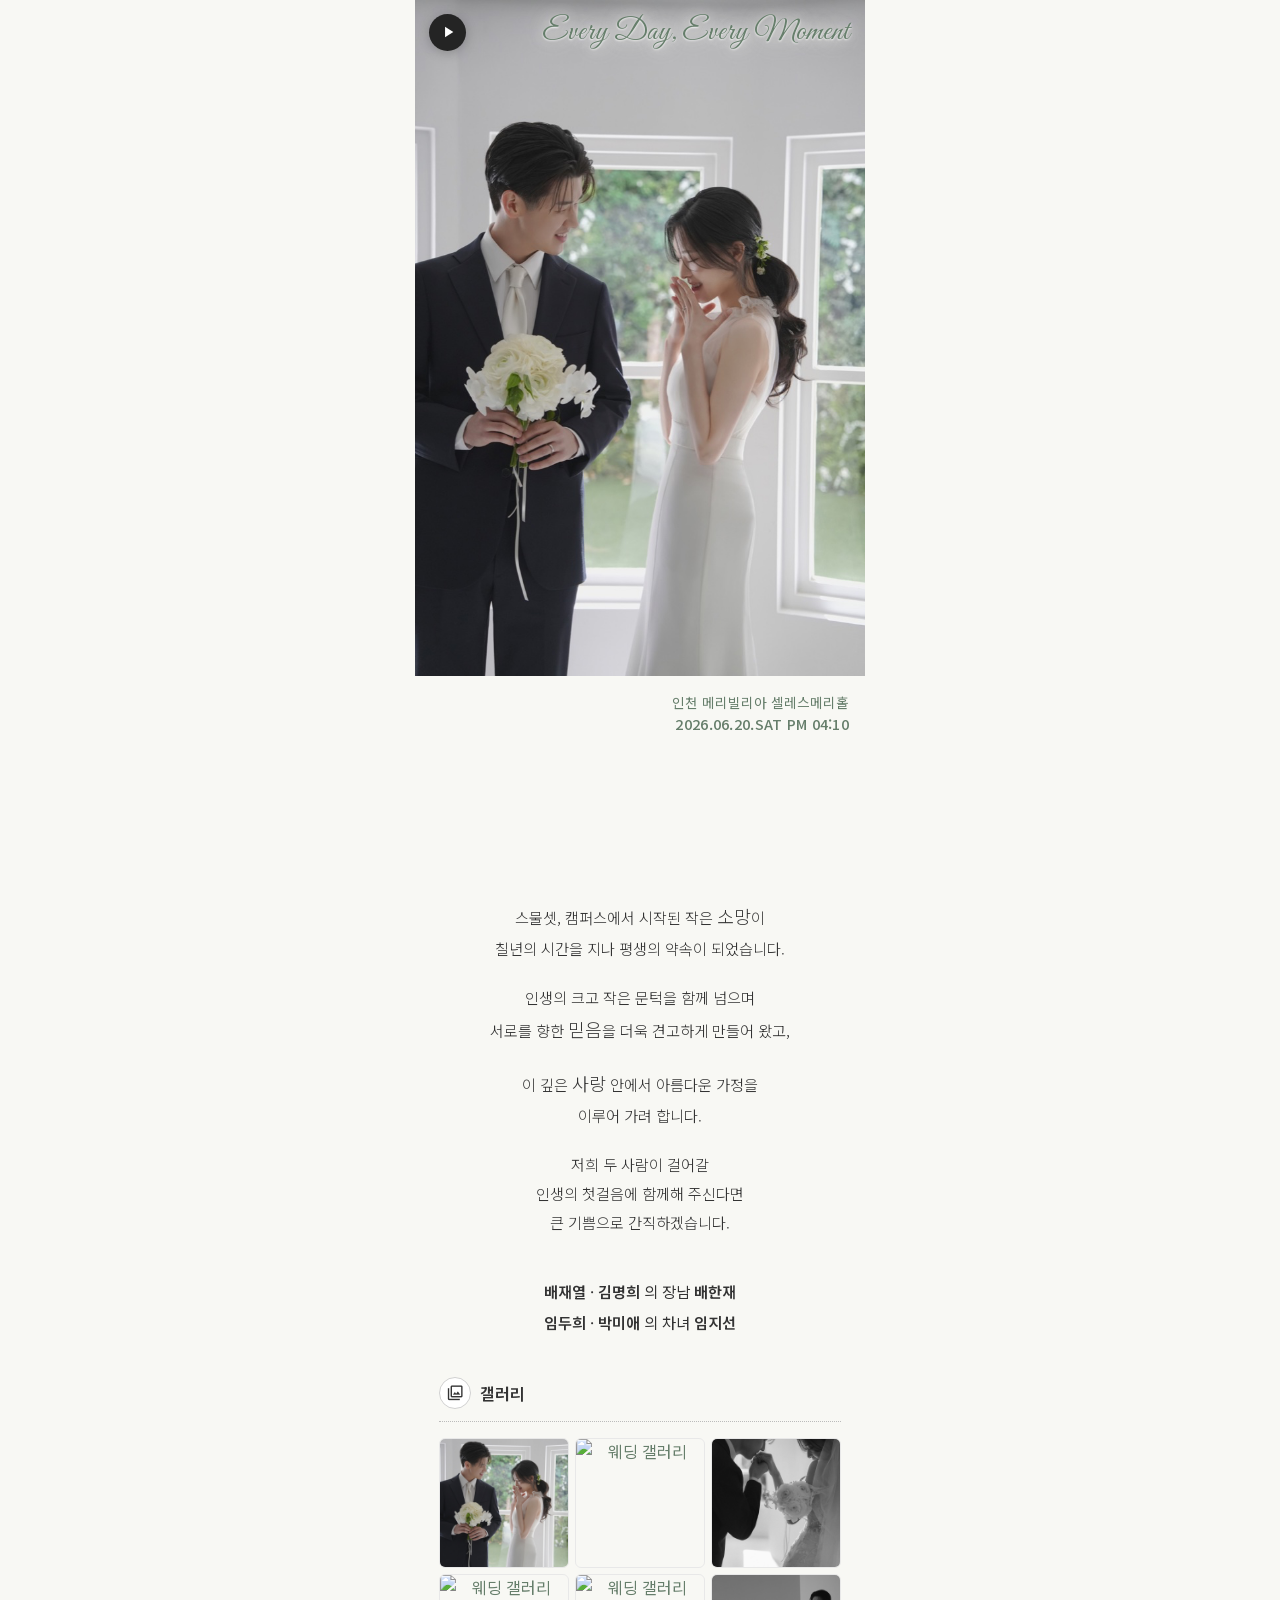
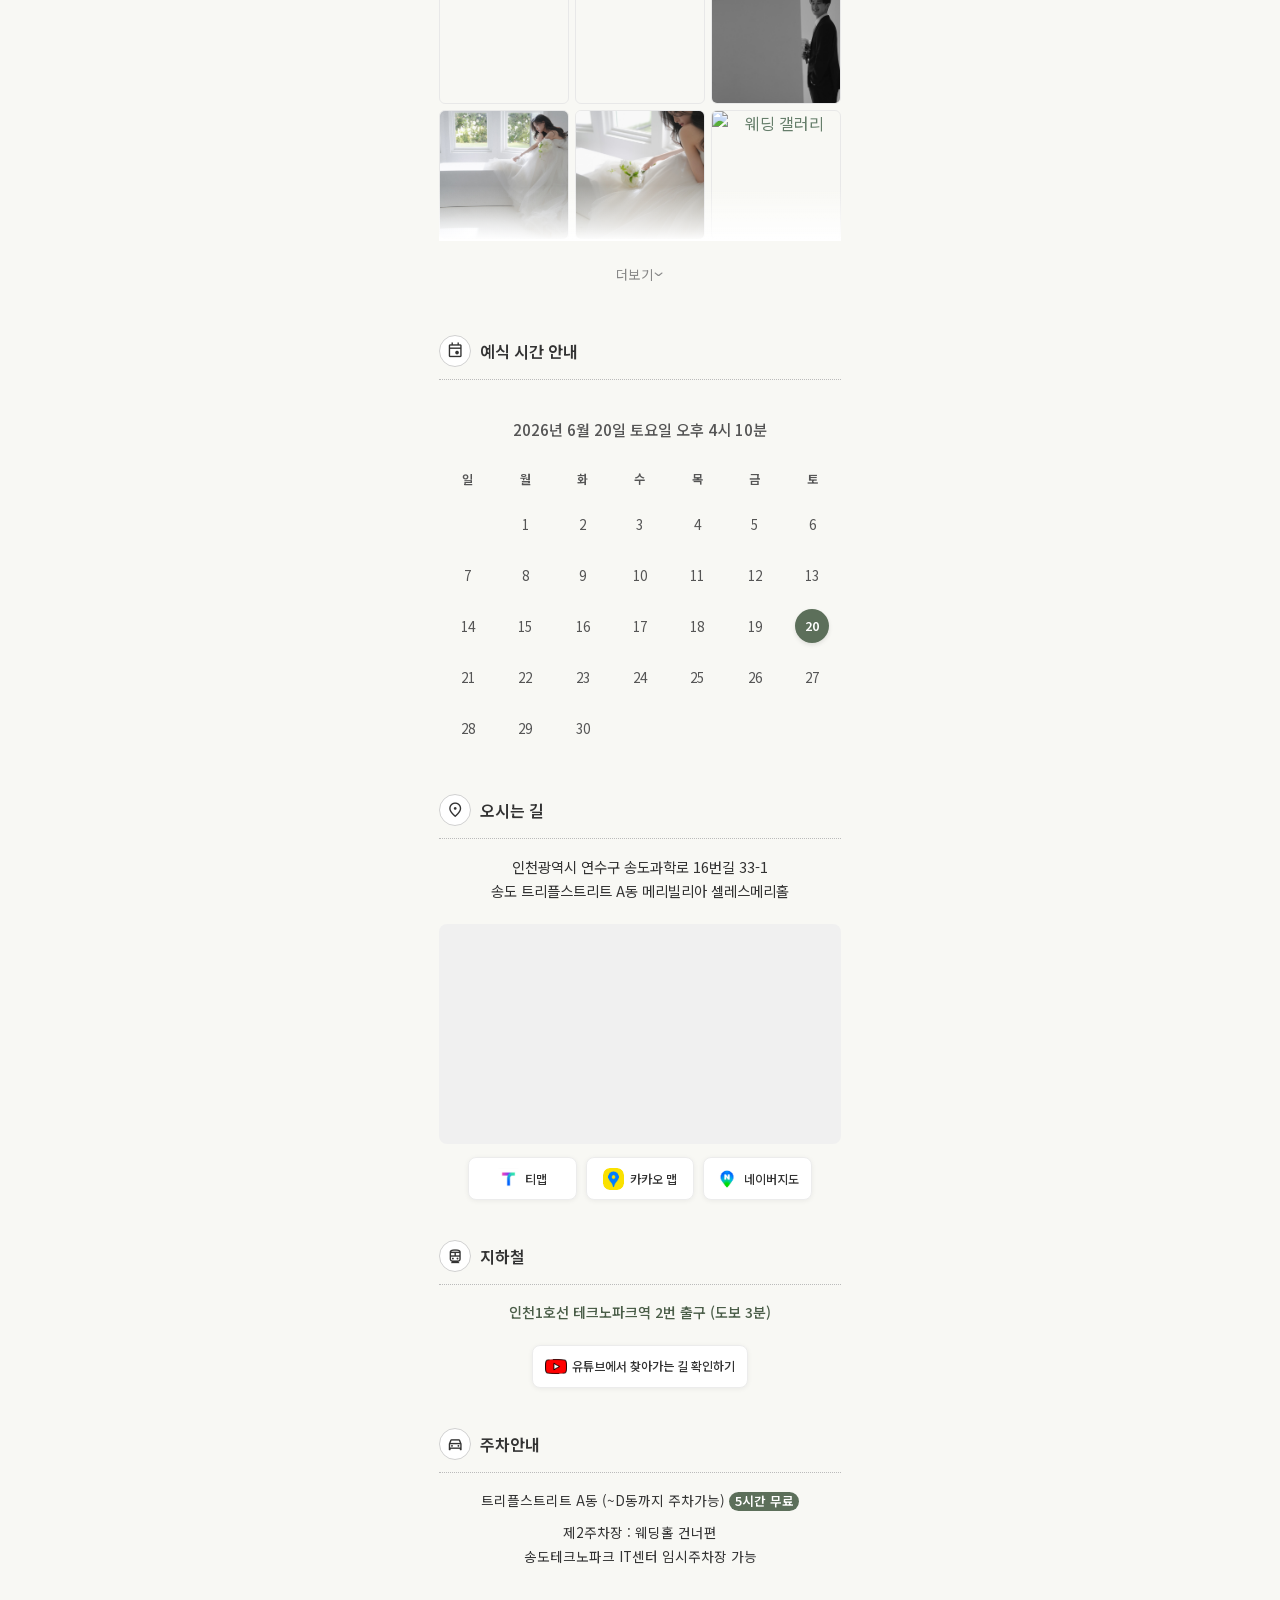
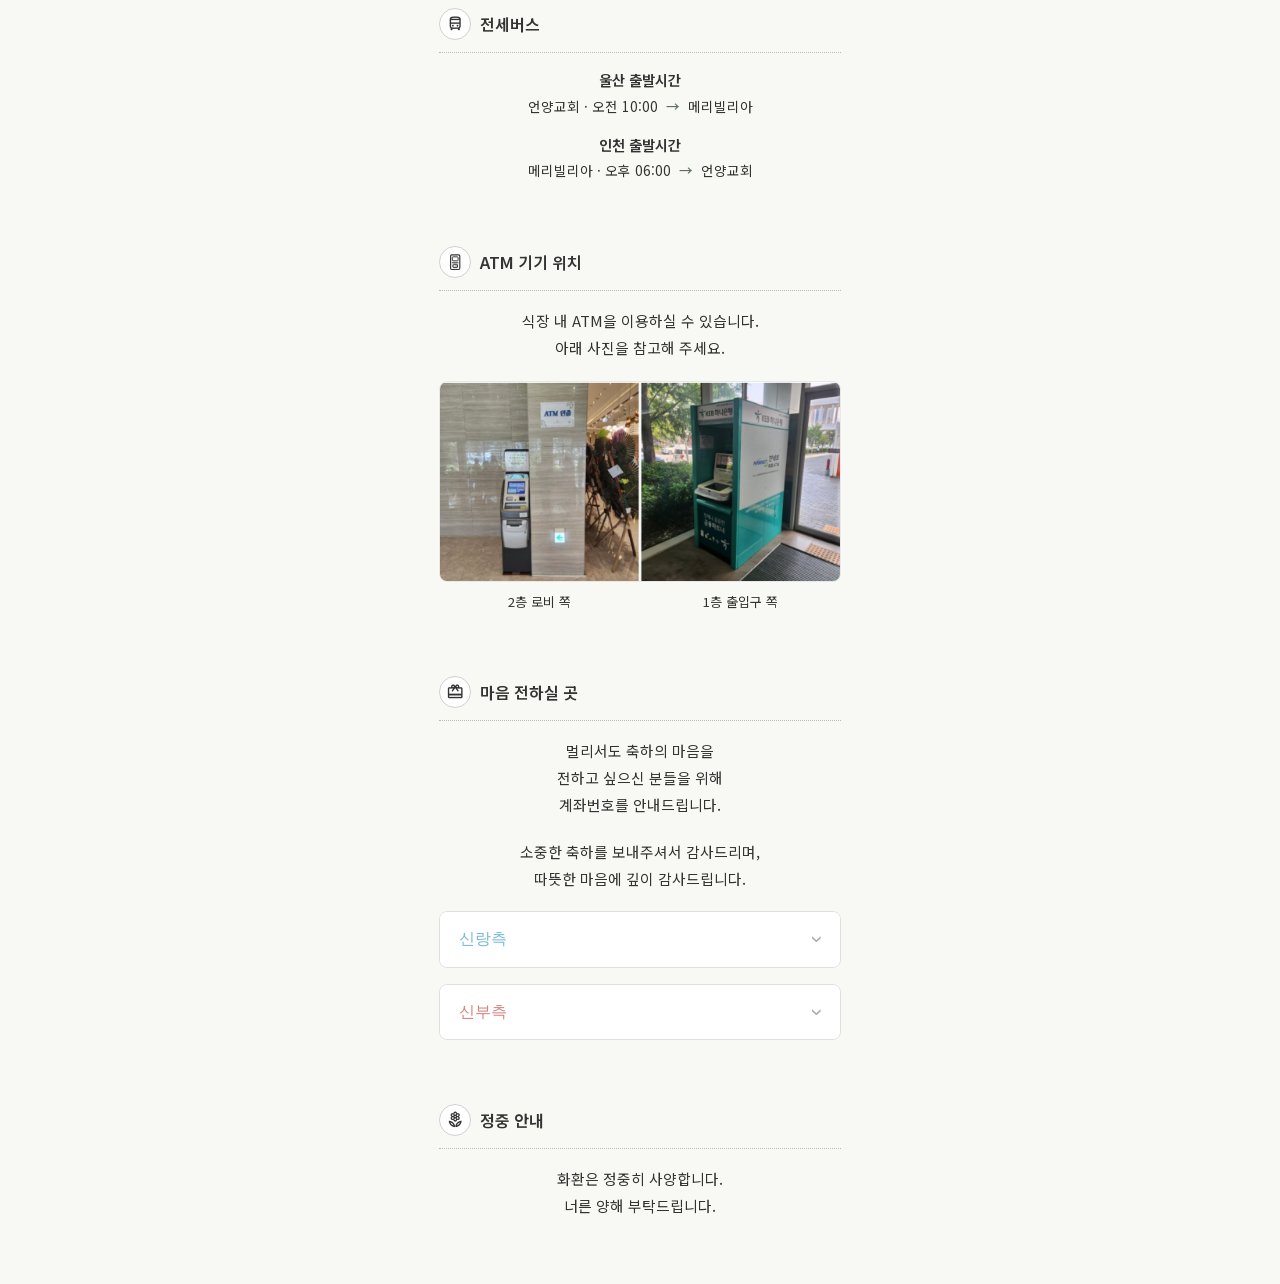
==== commit 824bcdd3: "자잘한 수정" ====
--- a/index.html
+++ b/index.html
@@ -280,19 +280,19 @@
             loading="lazy" referrerpolicy="no-referrer-when-downgrade" title="메리빌리아 셀레스메리홀 위치"></iframe>
         </div>
         <div class="location-nav-apps">
-          <a class="location-nav-app" id="open-tmap" href="tmap://search?name=송도%20트리플스트리트%20A동%20주차장" rel="noopener noreferrer">
+          <a class="location-nav-app" id="open-tmap" href="tmap://search?name=%EC%9D%B8%EC%B2%9C%20%EB%A9%94%EB%A6%AC%EB%B9%8C%EB%A6%AC%EC%95%84%20%EC%A3%BC%EC%B0%A8%EC%9E%A5" rel="noopener noreferrer">
             <span class="location-nav-app__icon" aria-hidden="true">
               <img src="icons/tmap.png" alt="" width="24" height="24" />
             </span>
             <span class="location-nav-app__label">티맵</span>
           </a>
-          <a class="location-nav-app" href="https://map.kakao.com/link/search/송도%20트리플스트리트%20A동%20주차장" target="_blank" rel="noopener noreferrer">
+          <a class="location-nav-app" href="https://map.kakao.com/link/search/인천%20메리빌리아" target="_blank" rel="noopener noreferrer">
             <span class="location-nav-app__icon location-nav-app__icon--kakao" aria-hidden="true">
               <img src="icons/kakao-map.png" alt="" width="24" height="24" />
             </span>
             <span class="location-nav-app__label">카카오 맵</span>
           </a>
-          <a class="location-nav-app" href="https://map.naver.com/v5/search/트리플스트리트%20A동%20주차장" target="_blank" rel="noopener noreferrer">
+          <a class="location-nav-app" href="https://map.naver.com/v5/search/인천%20메리빌리아" target="_blank" rel="noopener noreferrer">
             <span class="location-nav-app__icon" aria-hidden="true">
               <img src="icons/naver-map.png" alt="" width="24" height="24" />
             </span>
@@ -386,7 +386,7 @@
           <img src="atm-location.jpg" alt="메리빌리아 내 ATM 기기 위치 안내" width="1024" height="510" loading="lazy" />
         </div>
         <div class="atm-captions">
-          <span class="atm-caption">2층 로빈 쪽</span>
+          <span class="atm-caption">2층 로비 쪽</span>
           <span class="atm-caption">1층 출입구 쪽</span>
         </div>
       </div>
--- a/style.css
+++ b/style.css
@@ -308,17 +308,16 @@
 
 .ceremony-countdown-row {
   display: flex;
-  align-items: flex-start;
+  flex-direction: column;
+  align-items: center;
   justify-content: center;
-  flex-wrap: wrap;
-  gap: clamp(0.35rem, 2vw, 0.55rem);
+  gap: 0.65rem;
 }
 
 .ceremony-countdown-lead,
 .ceremony-countdown-tail {
   flex-shrink: 0;
   margin: 0;
-  padding-top: calc((clamp(3rem, 16vw, 3.65rem) - 1em) / 2);
   font-size: 0.82rem;
   font-weight: 500;
   color: var(--ceremony-cal-text);
